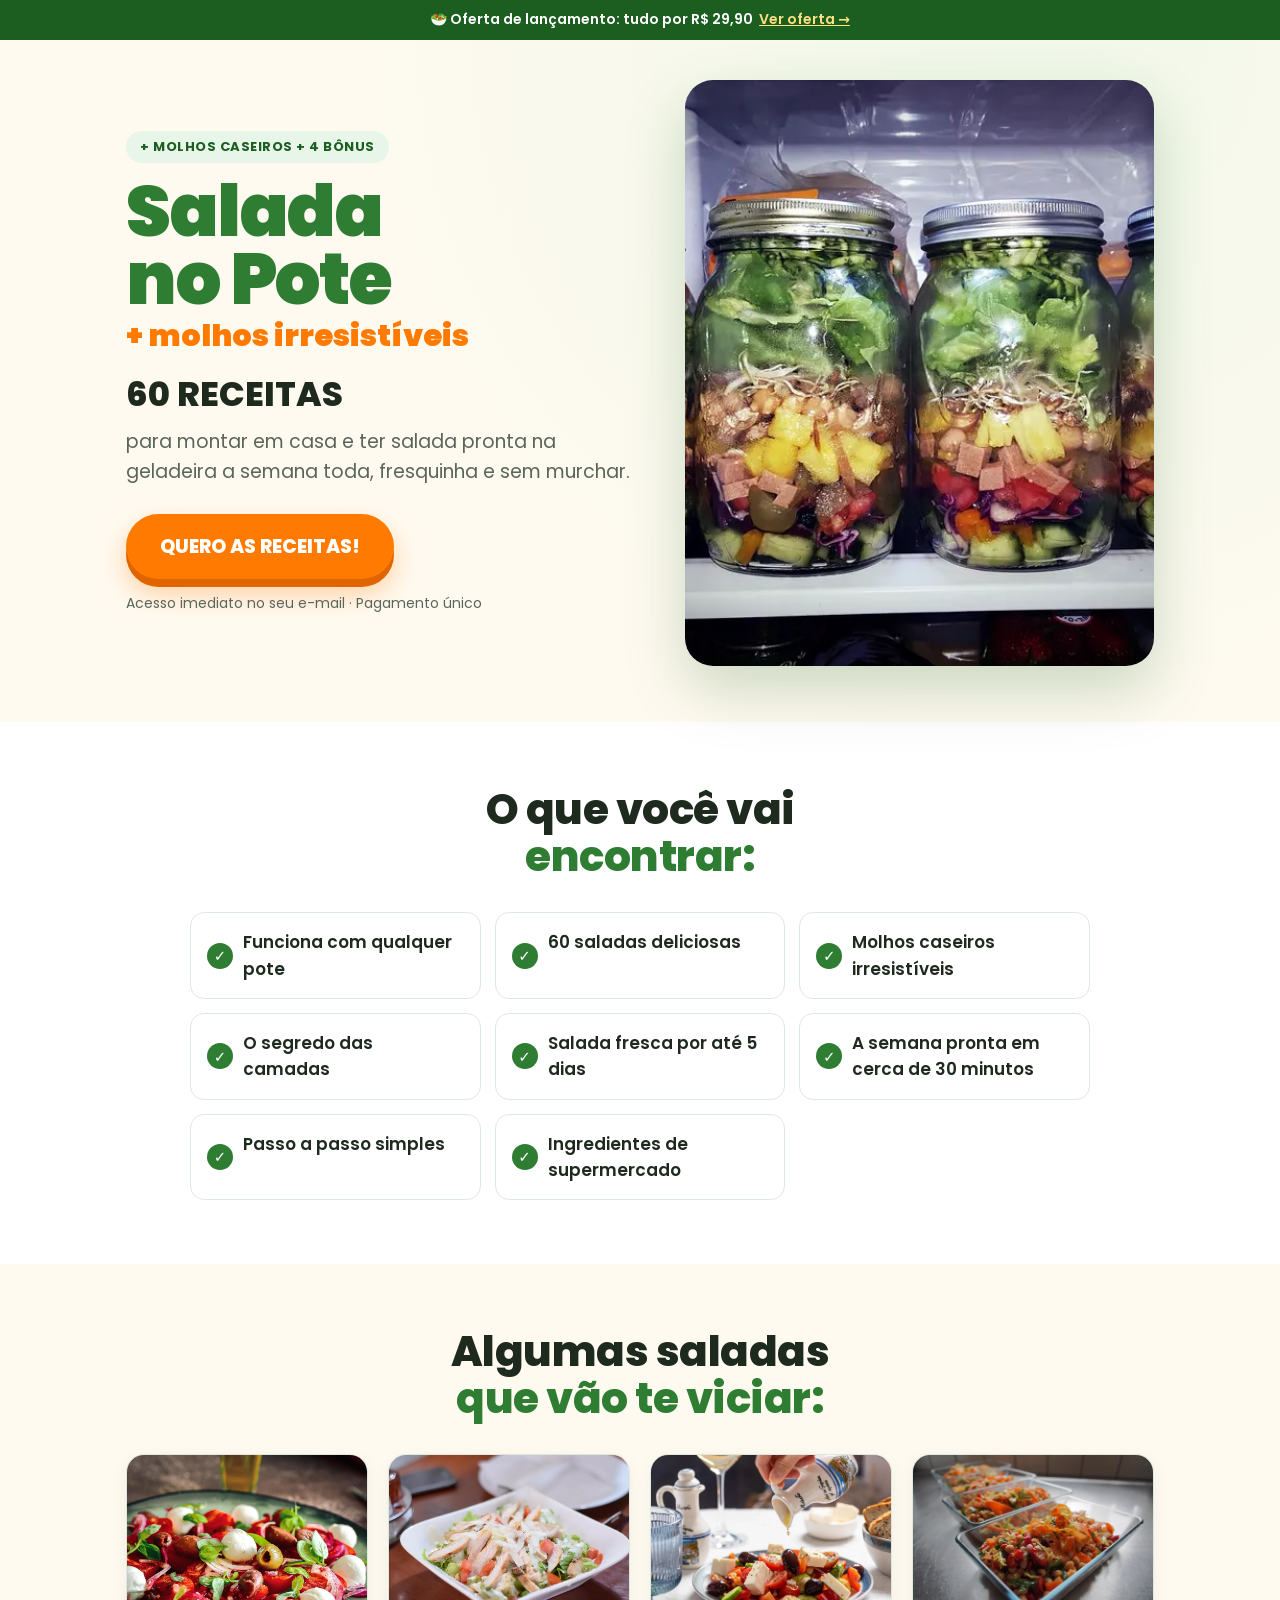
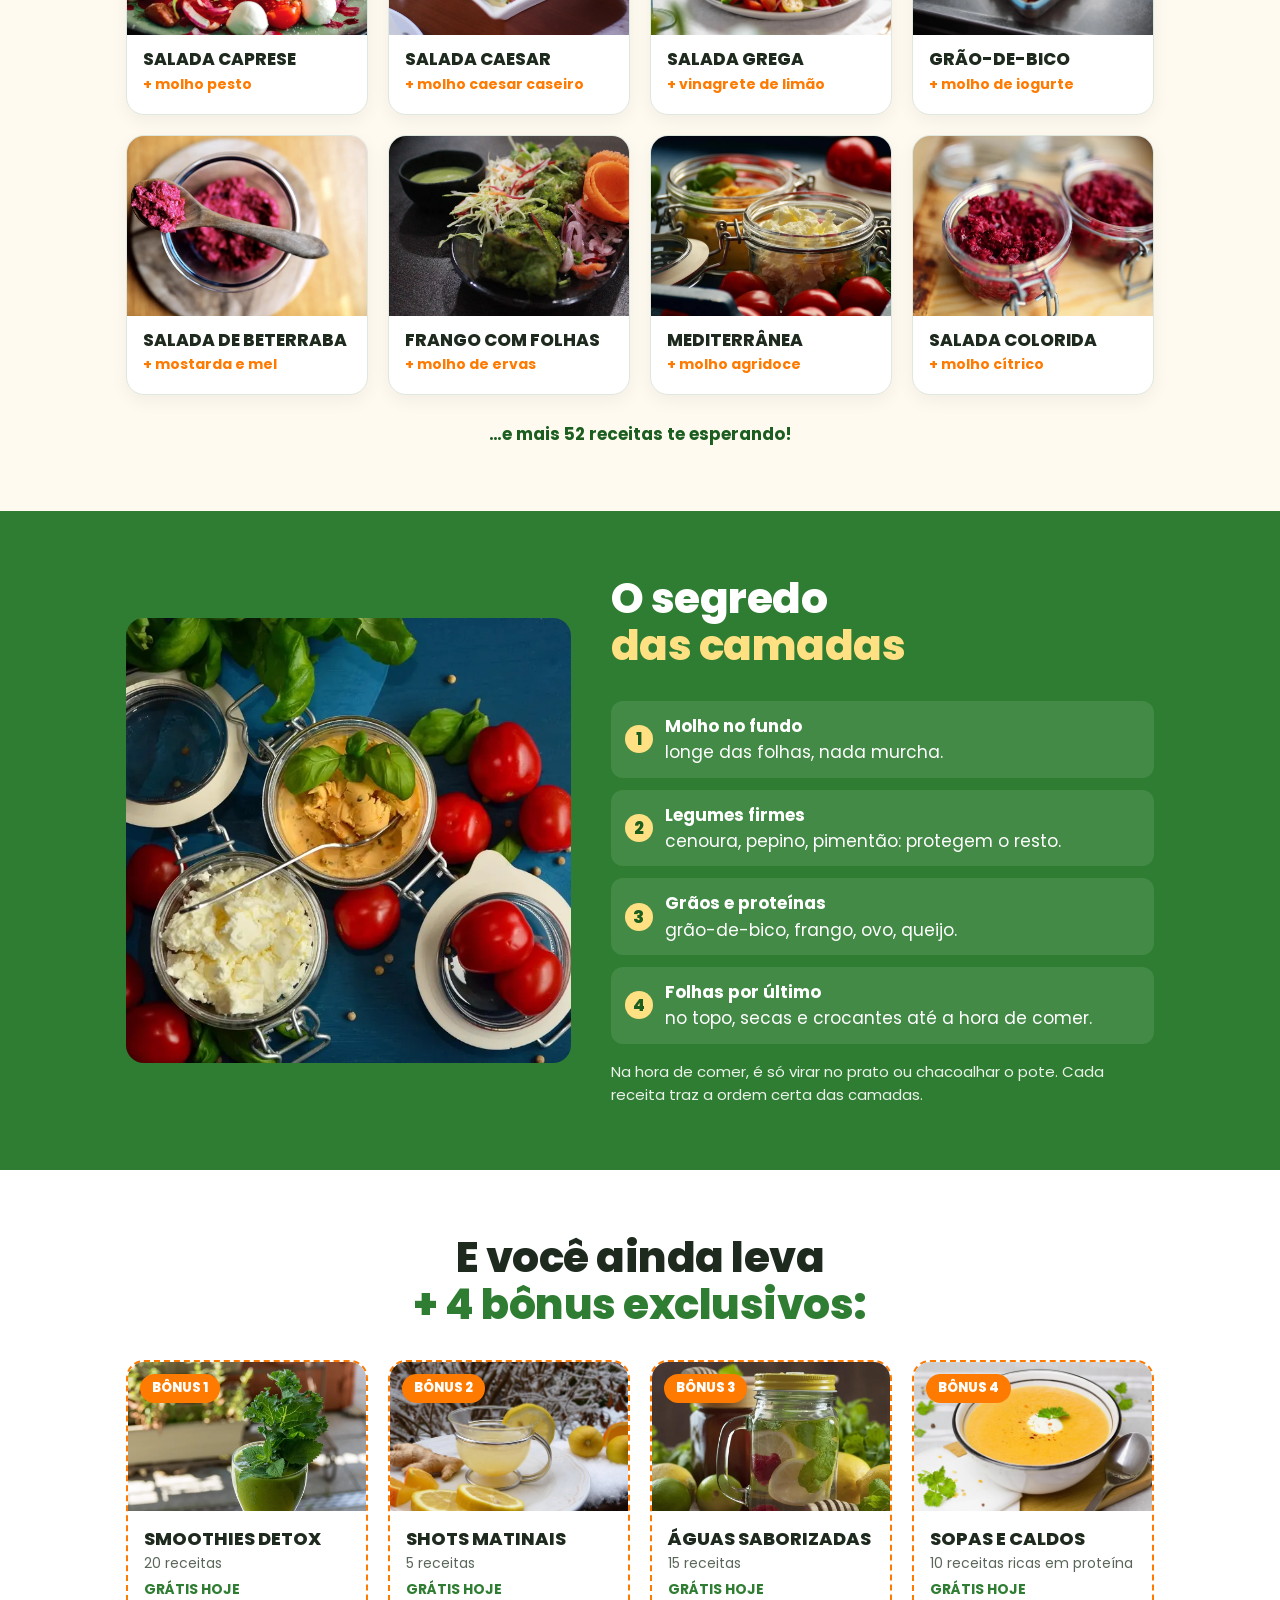
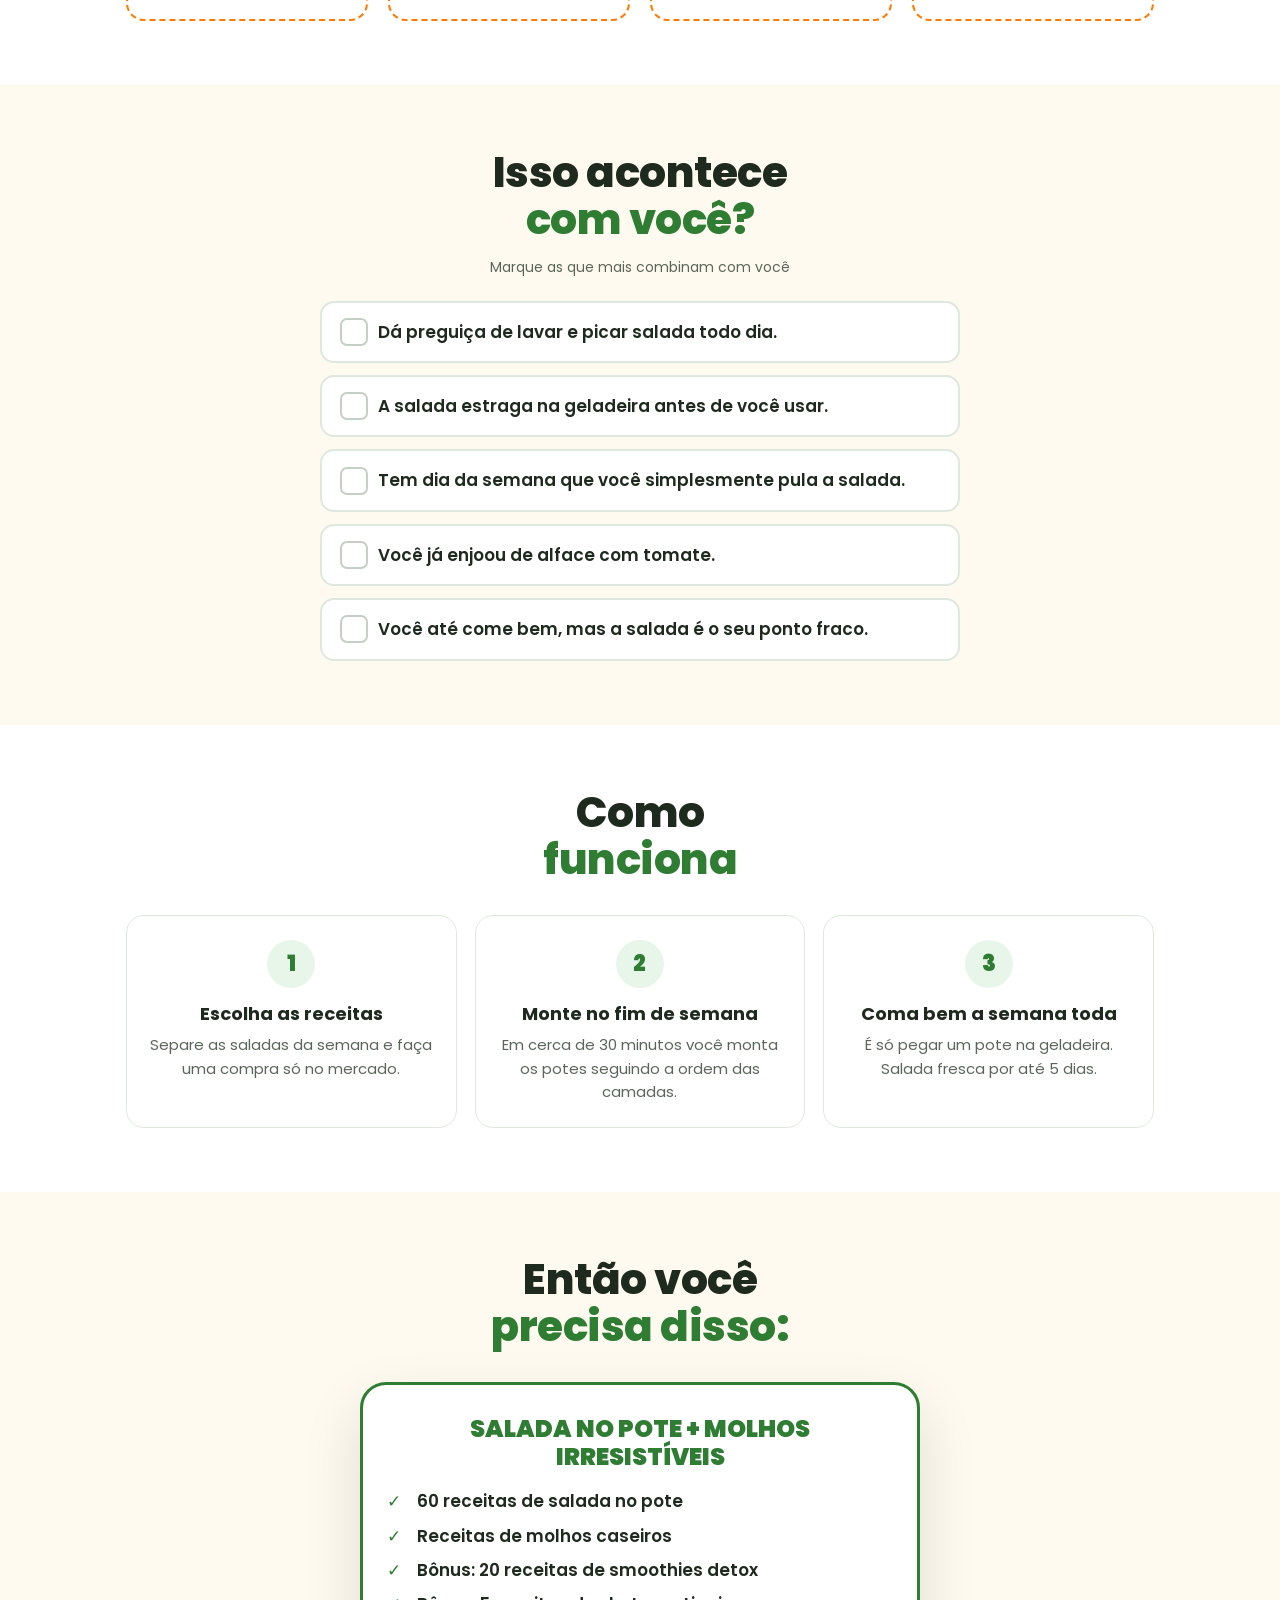
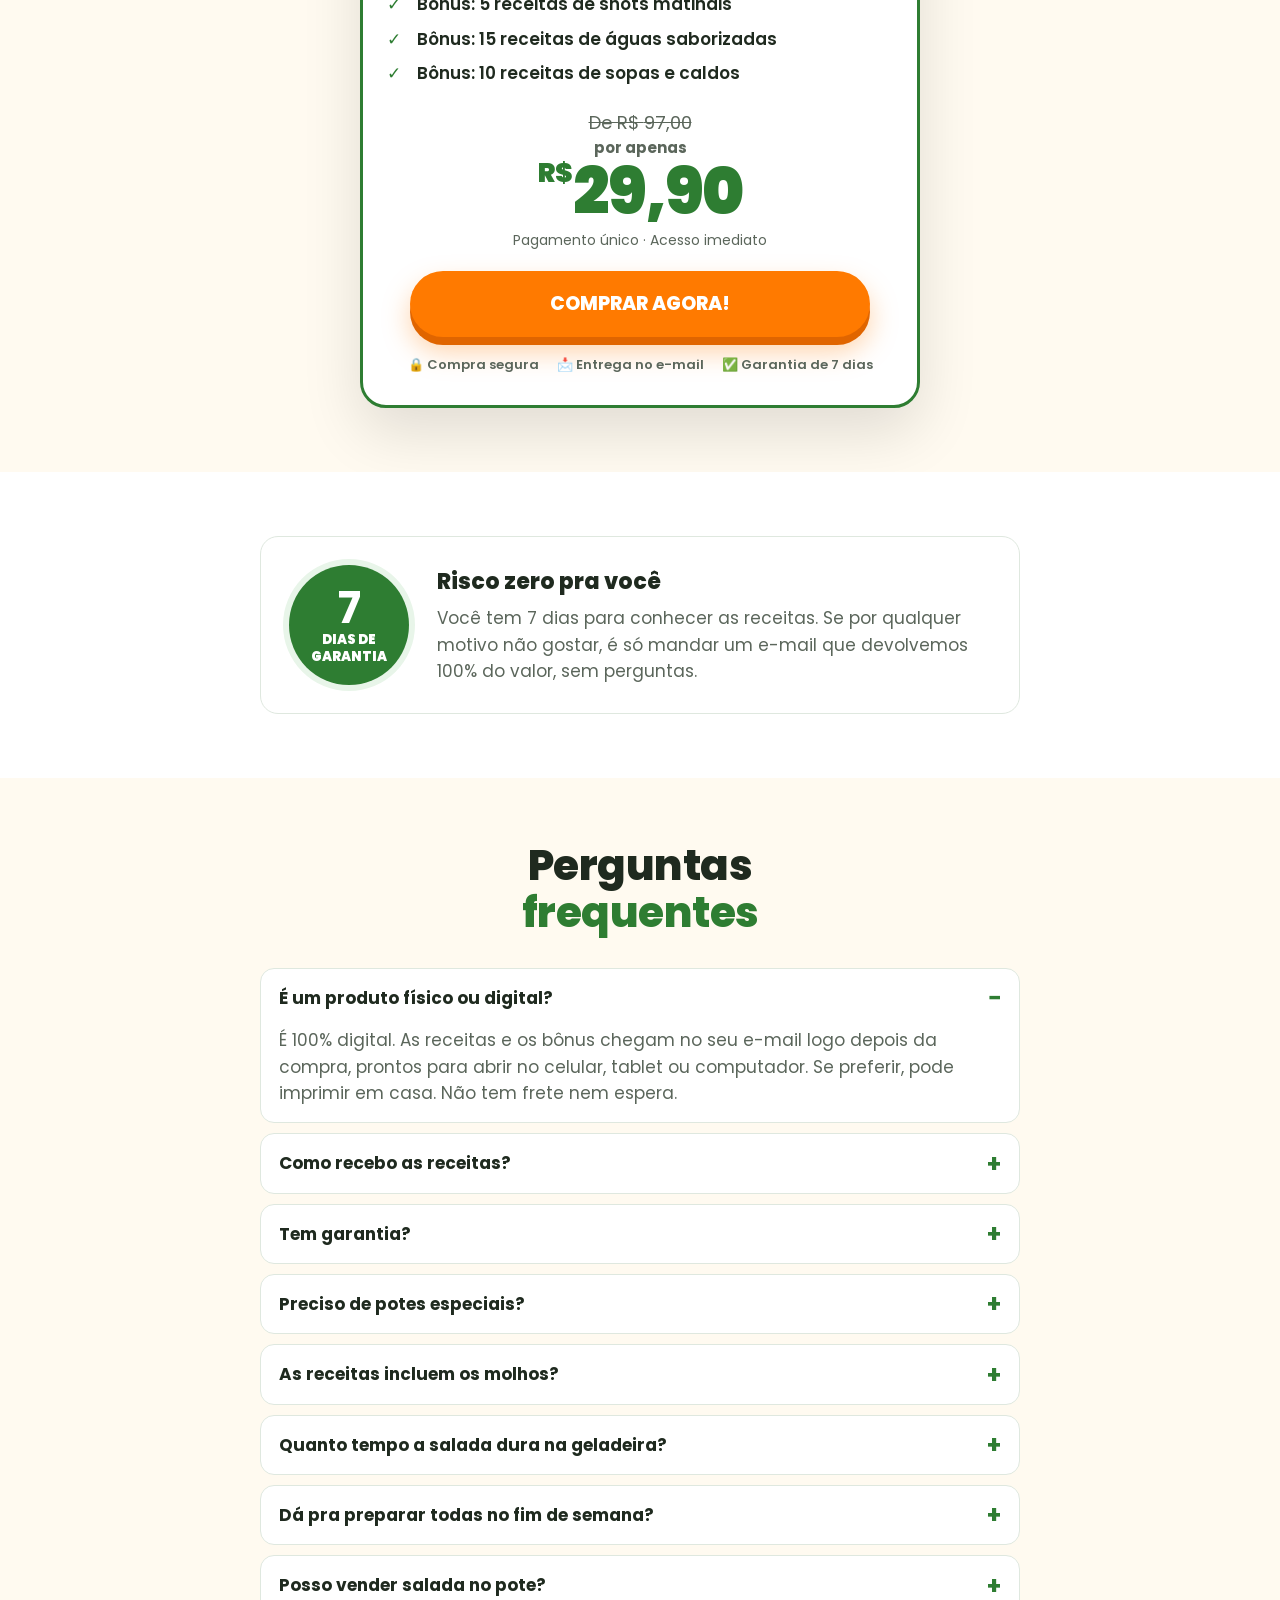
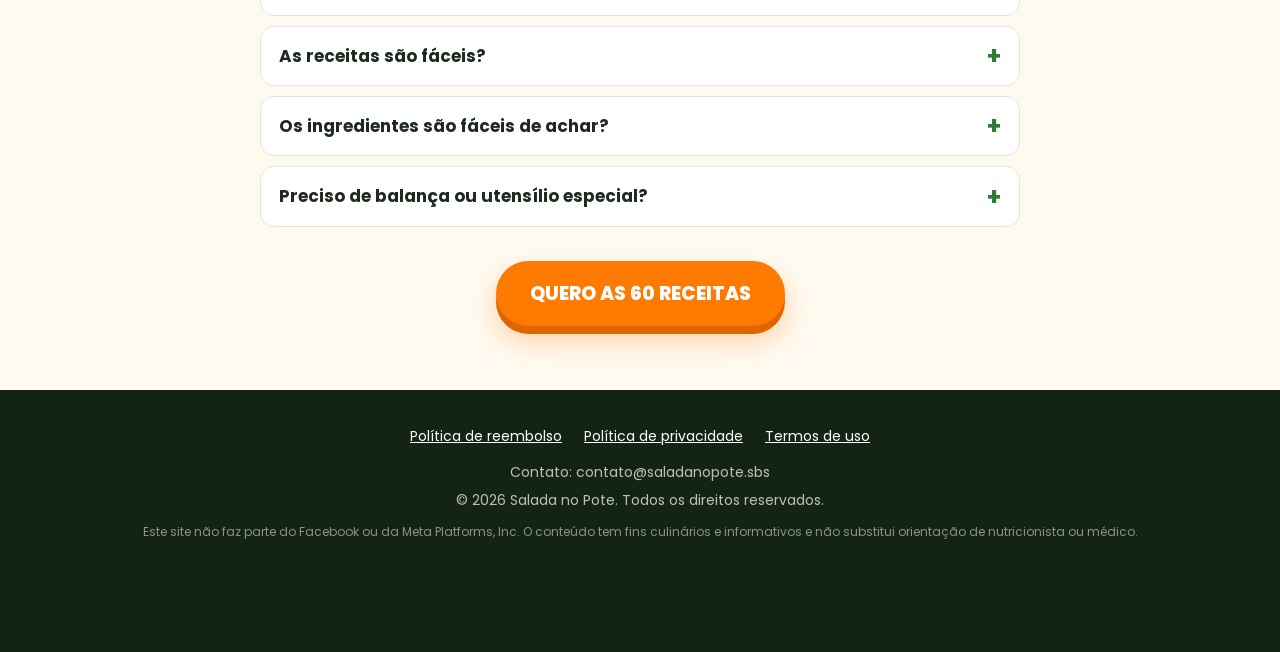
==== index.html @ 136133ca "Primeira versão da página Salada no Pote em português Página nova e leve no lugar do clone de 12 MB:" ====
<!doctype html>
<html lang="pt-BR">
<head>
<meta charset="utf-8">
<meta name="viewport" content="width=device-width, initial-scale=1">
<title>Salada no Pote: 60 Receitas + Molhos Irresistíveis</title>
<meta name="description" content="60 receitas de salada no pote para montar em casa e ter salada pronta na geladeira a semana toda, sem murchar. Com molhos caseiros e 4 bônus.">
<meta property="og:title" content="Salada no Pote: 60 Receitas + Molhos Irresistíveis">
<meta property="og:description" content="Monte no domingo, coma bem a semana toda. 60 receitas, molhos caseiros e 4 bônus.">
<meta property="og:image" content="img/hero.webp">
<meta name="theme-color" content="#2e7d32">
<link rel="icon" href="data:image/svg+xml,<svg xmlns='http://www.w3.org/2000/svg' viewBox='0 0 100 100'><text y='.9em' font-size='90'>🥗</text></svg>">
<link rel="preconnect" href="https://fonts.googleapis.com">
<link rel="preconnect" href="https://fonts.gstatic.com" crossorigin>
<link href="https://fonts.googleapis.com/css2?family=Poppins:wght@400;600;700;800;900&display=swap" rel="stylesheet">
<link rel="preload" as="image" href="img/hero.webp">
<link rel="stylesheet" href="style.css">
<script src="config.js"></script>
</head>
<body>

<div class="topo">🥗 Oferta de lançamento: tudo por R$ <span data-sp="preco">29,90</span><a href="#preco">Ver oferta →</a></div>

<!-- HERO -->
<header class="hero">
  <div class="wrap">
    <div class="hero__texto">
      <span class="hero__selo">+ molhos caseiros + 4 bônus</span>
      <h1>Salada<br>no Pote<small>+ molhos irresistíveis</small></h1>
      <p class="hero__num">60 RECEITAS</p>
      <p class="hero__sub">para montar em casa e ter salada pronta na geladeira a semana toda, fresquinha e sem murchar.</p>
      <a class="btn" href="#preco" data-cta>Quero as receitas!</a>
      <p class="hero__mini">Acesso imediato no seu e-mail · Pagamento único</p>
    </div>
    <div class="hero__img"><img src="img/hero.webp" alt="Potes de vidro com salada montada em camadas" width="1000" height="563" fetchpriority="high"></div>
  </div>
</header>

<!-- O QUE VOCÊ VAI ENCONTRAR -->
<section class="sec sec--branca">
  <div class="wrap">
    <h2 class="titulo">O que você vai <span>encontrar:</span></h2>
    <ul class="lista-check">
      <li>Funciona com qualquer pote</li>
      <li>60 saladas deliciosas</li>
      <li>Molhos caseiros irresistíveis</li>
      <li>O segredo das camadas</li>
      <li>Salada fresca por até 5 dias</li>
      <li>A semana pronta em cerca de 30 minutos</li>
      <li>Passo a passo simples</li>
      <li>Ingredientes de supermercado</li>
    </ul>
  </div>
</section>

<!-- ALGUMAS SALADAS -->
<section class="sec">
  <div class="wrap">
    <h2 class="titulo">Algumas saladas <span>que vão te viciar:</span></h2>
    <div class="receitas">
      <article class="receita"><img src="img/caprese.webp" alt="Salada caprese" loading="lazy" width="1000" height="667"><div><h3>Salada Caprese</h3><p>+ molho pesto</p></div></article>
      <article class="receita"><img src="img/caesar.webp" alt="Salada caesar com frango" loading="lazy" width="1000" height="667"><div><h3>Salada Caesar</h3><p>+ molho caesar caseiro</p></div></article>
      <article class="receita"><img src="img/grega.webp" alt="Salada grega" loading="lazy" width="1000" height="800"><div><h3>Salada Grega</h3><p>+ vinagrete de limão</p></div></article>
      <article class="receita"><img src="img/graodebico.webp" alt="Salada de grão-de-bico" loading="lazy" width="1000" height="750"><div><h3>Grão-de-Bico</h3><p>+ molho de iogurte</p></div></article>
      <article class="receita"><img src="img/beterraba.webp" alt="Salada de beterraba" loading="lazy" width="1000" height="649"><div><h3>Salada de Beterraba</h3><p>+ mostarda e mel</p></div></article>
      <article class="receita"><img src="img/frango.webp" alt="Salada com frango" loading="lazy" width="1000" height="667"><div><h3>Frango com Folhas</h3><p>+ molho de ervas</p></div></article>
      <article class="receita"><img src="img/mediterranea.webp" alt="Salada mediterrânea no pote" loading="lazy" width="1000" height="662"><div><h3>Mediterrânea</h3><p>+ molho agridoce</p></div></article>
      <article class="receita"><img src="img/pote4.webp" alt="Salada colorida no pote" loading="lazy" width="1000" height="697"><div><h3>Salada Colorida</h3><p>+ molho cítrico</p></div></article>
    </div>
    <p class="receitas__mais">…e mais 52 receitas te esperando!</p>
  </div>
</section>

<!-- O SEGREDO DAS CAMADAS -->
<section class="sec sec--verde">
  <div class="wrap camadas">
    <img src="img/pote2.webp" alt="Salada montada em camadas no pote de vidro" loading="lazy" width="1000" height="662">
    <div>
      <h2 class="titulo" style="text-align:left">O segredo <span>das camadas</span></h2>
      <ol>
        <li><b>Molho no fundo</b>longe das folhas, nada murcha.</li>
        <li><b>Legumes firmes</b>cenoura, pepino, pimentão: protegem o resto.</li>
        <li><b>Grãos e proteínas</b>grão-de-bico, frango, ovo, queijo.</li>
        <li><b>Folhas por último</b>no topo, secas e crocantes até a hora de comer.</li>
      </ol>
      <p class="obs">Na hora de comer, é só virar no prato ou chacoalhar o pote. Cada receita traz a ordem certa das camadas.</p>
    </div>
  </div>
</section>

<!-- BÔNUS -->
<section class="sec sec--branca">
  <div class="wrap">
    <h2 class="titulo">E você ainda leva <span>+ 4 bônus exclusivos:</span></h2>
    <div class="bonus">
      <article class="bonus__card"><span class="bonus__tag">BÔNUS 1</span><img src="img/smoothie.webp" alt="Smoothie verde" loading="lazy" width="1000" height="563"><div><h3>Smoothies Detox</h3><p>20 receitas</p><strong>GRÁTIS HOJE</strong></div></article>
      <article class="bonus__card"><span class="bonus__tag">BÔNUS 2</span><img src="img/shot.webp" alt="Shot de gengibre e limão" loading="lazy" width="1000" height="750"><div><h3>Shots Matinais</h3><p>5 receitas</p><strong>GRÁTIS HOJE</strong></div></article>
      <article class="bonus__card"><span class="bonus__tag">BÔNUS 3</span><img src="img/aguas.webp" alt="Água saborizada com frutas" loading="lazy" width="1000" height="1506"><div><h3>Águas Saborizadas</h3><p>15 receitas</p><strong>GRÁTIS HOJE</strong></div></article>
      <article class="bonus__card"><span class="bonus__tag">BÔNUS 4</span><img src="img/sopa.webp" alt="Sopa de legumes" loading="lazy" width="1000" height="667"><div><h3>Sopas e Caldos</h3><p>10 receitas ricas em proteína</p><strong>GRÁTIS HOJE</strong></div></article>
    </div>
  </div>
</section>

<!-- DORES -->
<section class="sec">
  <div class="wrap">
    <h2 class="titulo">Isso acontece <span>com você?</span></h2>
    <p class="dores__dica">Marque as que mais combinam com você</p>
    <div class="dores">
      <button class="dor" type="button">Dá preguiça de lavar e picar salada todo dia.</button>
      <button class="dor" type="button">A salada estraga na geladeira antes de você usar.</button>
      <button class="dor" type="button">Tem dia da semana que você simplesmente pula a salada.</button>
      <button class="dor" type="button">Você já enjoou de alface com tomate.</button>
      <button class="dor" type="button">Você até come bem, mas a salada é o seu ponto fraco.</button>
    </div>
  </div>
</section>

<!-- COMO FUNCIONA -->
<section class="sec sec--branca">
  <div class="wrap">
    <h2 class="titulo">Como <span>funciona</span></h2>
    <div class="passos">
      <div class="passo"><b>1</b><h3>Escolha as receitas</h3><p>Separe as saladas da semana e faça uma compra só no mercado.</p></div>
      <div class="passo"><b>2</b><h3>Monte no fim de semana</h3><p>Em cerca de 30 minutos você monta os potes seguindo a ordem das camadas.</p></div>
      <div class="passo"><b>3</b><h3>Coma bem a semana toda</h3><p>É só pegar um pote na geladeira. Salada fresca por até 5 dias.</p></div>
    </div>
  </div>
</section>

<!-- OFERTA -->
<section class="sec" id="preco">
  <div class="wrap">
    <h2 class="titulo">Então você <span>precisa disso:</span></h2>
    <div class="oferta">
      <h3>SALADA NO POTE + MOLHOS IRRESISTÍVEIS</h3>
      <ul>
        <li>60 receitas de salada no pote</li>
        <li>Receitas de molhos caseiros</li>
        <li>Bônus: 20 receitas de smoothies detox</li>
        <li>Bônus: 5 receitas de shots matinais</li>
        <li>Bônus: 15 receitas de águas saborizadas</li>
        <li>Bônus: 10 receitas de sopas e caldos</li>
      </ul>
      <div class="preco">
        <p class="preco__de">De R$ <span data-sp="precoDe">97,00</span></p>
        <p class="preco__por">por apenas</p>
        <p class="preco__valor"><small>R$</small><span data-sp="preco">29,90</span></p>
        <p class="preco__obs">Pagamento único · Acesso imediato</p>
      </div>
      <a class="btn btn--largo" href="#preco" data-cta>Comprar agora!</a>
      <div class="selos"><span>🔒 Compra segura</span><span>📩 Entrega no e-mail</span><span>✅ Garantia de 7 dias</span></div>
    </div>
  </div>
</section>

<!-- GARANTIA -->
<section class="sec sec--branca">
  <div class="wrap">
    <div class="garantia">
      <div class="garantia__selo"><div><b>7</b><span>DIAS DE<br>GARANTIA</span></div></div>
      <div>
        <h3>Risco zero pra você</h3>
        <p>Você tem 7 dias para conhecer as receitas. Se por qualquer motivo não gostar, é só mandar um e-mail que devolvemos 100% do valor, sem perguntas.</p>
      </div>
    </div>
  </div>
</section>

<!-- FAQ -->
<section class="sec">
  <div class="wrap">
    <h2 class="titulo">Perguntas <span>frequentes</span></h2>
    <div class="faq">
      <details open><summary>É um produto físico ou digital?</summary><p>É 100% digital. As receitas e os bônus chegam no seu e-mail logo depois da compra, prontos para abrir no celular, tablet ou computador. Se preferir, pode imprimir em casa. Não tem frete nem espera.</p></details>
      <details><summary>Como recebo as receitas?</summary><p>Assim que o pagamento é confirmado, você recebe no e-mail o acesso a todas as receitas, aos molhos e aos bônus. No Pix e no cartão, a liberação é na hora. Se não encontrar, confira a caixa de spam e de promoções.</p></details>
      <details><summary>Tem garantia?</summary><p>Sim! Você tem 7 dias de garantia. Se não gostar, é só pedir o reembolso por e-mail dentro desse prazo e devolvemos 100% do valor.</p></details>
      <details><summary>Preciso de potes especiais?</summary><p>Não! Qualquer pote que você já tem em casa funciona: vidro ou plástico, grande ou pequeno. O importante é ter uma boa vedação para manter a salada fresca.</p></details>
      <details><summary>As receitas incluem os molhos?</summary><p>Sim! As saladas vêm com sugestões de molhos caseiros, fáceis de fazer, que mudam completamente o sabor.</p></details>
      <details><summary>Quanto tempo a salada dura na geladeira?</summary><p>Montada do jeito certo, com o método das camadas, a salada fica fresca por até 5 dias na geladeira. Monte no domingo e coma bem a semana toda.</p></details>
      <details><summary>Dá pra preparar todas no fim de semana?</summary><p>Dá, e é exatamente isso que a gente ensina. Em cerca de 30 minutos você deixa os potes da semana prontos, muito mais prático do que picar salada todo dia.</p></details>
      <details><summary>Posso vender salada no pote?</summary><p>Pode! Muita gente usa as receitas para vender e ter uma renda extra. O preço depende da sua região e dos ingredientes.</p></details>
      <details><summary>As receitas são fáceis?</summary><p>Super fáceis! Todas têm instruções claras e passo a passo simples. Se você sabe picar, misturar e temperar, consegue fazer.</p></details>
      <details><summary>Os ingredientes são fáceis de achar?</summary><p>Sim! São ingredientes simples, de qualquer supermercado ou feira. Nada exótico ou caro.</p></details>
      <details><summary>Preciso de balança ou utensílio especial?</summary><p>Não precisa. Só potes, colheres, uma faca e uma tábua. Só isso.</p></details>
    </div>
    <p style="text-align:center;margin-top:34px"><a class="btn" href="#preco" data-cta>Quero as 60 receitas</a></p>
  </div>
</section>

<footer class="rodape">
  <nav>
    <a href="#" data-politica="reembolso">Política de reembolso</a>
    <a href="#" data-politica="privacidade">Política de privacidade</a>
    <a href="#" data-politica="termos">Termos de uso</a>
  </nav>
  <p>Contato: <span data-sp="email"></span></p>
  <p>© 2026 <span data-sp="empresa">Salada no Pote</span>. Todos os direitos reservados.</p>
  <p style="font-size:12px;opacity:.7;margin-top:12px">Este site não faz parte do Facebook ou da Meta Platforms, Inc. O conteúdo tem fins culinários e informativos e não substitui orientação de nutricionista ou médico.</p>
</footer>

<div class="cta-fixo"><a class="btn" href="#preco" data-cta>Quero as receitas · R$ <span data-sp="preco">29,90</span></a></div>

<div class="modal" id="modal" hidden><div class="modal__caixa" role="dialog" aria-modal="true"><button class="modal__fechar" type="button" aria-label="Fechar">×</button><div class="modal__corpo"></div></div></div>

<!-- POLÍTICAS -->
<template id="pol-reembolso">
  <h2>Política de reembolso</h2>
  <h3>Produto digital</h3>
  <p>Nossos produtos são 100% digitais. Não há versão impressa nem envio pelos Correios. O acesso é enviado ao e-mail informado na compra assim que o pagamento é confirmado.</p>
  <h3>Garantia de 7 dias</h3>
  <p>Conforme o art. 49 do Código de Defesa do Consumidor, você pode desistir da compra em até 7 dias corridos a partir da data do pagamento, sem precisar justificar. O valor é devolvido integralmente pelo mesmo meio de pagamento.</p>
  <h3>Como pedir</h3>
  <p>Envie um e-mail para <b data-sp="email"></b> com o e-mail usado na compra e o número do pedido. Respondemos em até 2 dias úteis.</p>
  <h3>Problemas de acesso</h3>
  <p>Se não encontrar o e-mail de acesso, confira as pastas de spam e promoções ou fale com a gente que reenviamos sem custo.</p>
</template>

<template id="pol-privacidade">
  <h2>Política de privacidade</h2>
  <p>Esta política explica como tratamos seus dados pessoais, em conformidade com a Lei Geral de Proteção de Dados (Lei 13.709/2018).</p>
  <h3>Dados que coletamos</h3>
  <ul>
    <li>Dados informados na compra: nome, e-mail, telefone e CPF, usados para processar o pagamento e entregar o produto.</li>
    <li>Dados de navegação: páginas visitadas, dispositivo e origem do acesso, coletados por cookies e pixels de publicidade (como o do Meta) para medir e melhorar nossos anúncios.</li>
  </ul>
  <h3>Com quem compartilhamos</h3>
  <p>Com a plataforma de pagamento, com o serviço de entrega do produto digital e com ferramentas de análise e publicidade, apenas no necessário para essas finalidades. Não vendemos seus dados.</p>
  <h3>Pagamentos</h3>
  <p>Os dados do cartão são processados diretamente pela plataforma de pagamento e não ficam armazenados conosco.</p>
  <h3>Seus direitos</h3>
  <p>Você pode pedir acesso, correção ou exclusão dos seus dados a qualquer momento pelo e-mail <b data-sp="email"></b>.</p>
</template>

<template id="pol-termos">
  <h2>Termos de uso</h2>
  <h3>1. Produto</h3>
  <p>O material é digital e entregue por e-mail após a confirmação do pagamento.</p>
  <h3>2. Licença</h3>
  <p>Ao comprar, você recebe uma licença pessoal e intransferível. Não é permitido copiar, revender, compartilhar ou distribuir o material, no todo ou em parte.</p>
  <h3>3. Propriedade intelectual</h3>
  <p>Textos, receitas, imagens e design são protegidos pela lei de direitos autorais (Lei 9.610/1998).</p>
  <h3>4. Saúde</h3>
  <p>O conteúdo tem fins culinários e informativos e não substitui a orientação de um nutricionista ou médico. Verifique alergias e restrições antes de preparar as receitas.</p>
  <h3>5. Reembolso</h3>
  <p>Segue a nossa Política de reembolso, com garantia de 7 dias.</p>
  <h3>6. Contato</h3>
  <p>Dúvidas: <b data-sp="email"></b>.</p>
</template>

<script src="app.js"></script>
</body>
</html>
---- style.css ----
/* Salada no Pote, página de vendas */
:root {
  --verde: #2e7d32;
  --verde-escuro: #1b5e20;
  --verde-claro: #e8f5e9;
  --laranja: #ff7a00;
  --laranja-escuro: #e06500;
  --creme: #fffaf0;
  --texto: #1f2a1f;
  --cinza: #5b665b;
  --borda: #dfe8df;
  --raio: 18px;
}
* { box-sizing: border-box; margin: 0; padding: 0; }
html { scroll-behavior: smooth; }
body {
  font-family: 'Poppins', system-ui, sans-serif;
  color: var(--texto);
  background: var(--creme);
  line-height: 1.55;
  font-size: 17px;
  -webkit-font-smoothing: antialiased;
}
img { max-width: 100%; height: auto; display: block; }
a { color: inherit; }
.wrap { max-width: 1060px; margin: 0 auto; padding: 0 16px; }
.sec { padding: 64px 0; }
.sec--branca { background: #fff; }
.sec--verde { background: var(--verde); color: #fff; }
.titulo {
  font-weight: 800;
  font-size: clamp(28px, 5vw, 42px);
  line-height: 1.12;
  text-align: center;
  margin-bottom: 32px;
  letter-spacing: -0.5px;
}
.titulo span { color: var(--verde); display: block; }
.sec--verde .titulo span { color: #ffe082; }

/* Barra do topo */
.topo {
  background: var(--verde-escuro);
  color: #fff;
  text-align: center;
  font-size: 14px;
  font-weight: 600;
  padding: 9px 16px;
}
.topo a { color: #ffe082; text-decoration: underline; margin-left: 6px; }

/* Botão de compra */
.btn {
  display: inline-block;
  background: var(--laranja);
  color: #fff;
  font-weight: 800;
  font-size: 19px;
  text-decoration: none;
  text-transform: uppercase;
  padding: 18px 34px;
  border-radius: 999px;
  box-shadow: 0 8px 0 var(--laranja-escuro), 0 14px 28px rgba(255, 122, 0, .35);
  transition: transform .15s, box-shadow .15s;
  text-align: center;
  animation: pulsa 2.2s infinite;
}
.btn:hover { transform: translateY(2px); box-shadow: 0 6px 0 var(--laranja-escuro), 0 10px 22px rgba(255, 122, 0, .35); }
.btn--largo { display: block; width: 100%; max-width: 460px; margin: 0 auto; }
@keyframes pulsa { 0%, 100% { scale: 1 } 50% { scale: 1.03 } }
@media (prefers-reduced-motion: reduce) { .btn { animation: none; } html { scroll-behavior: auto; } }

/* Hero */
.hero { padding: 40px 0 56px; background: radial-gradient(circle at 80% 0%, #f1f8e9 0, var(--creme) 60%); }
.hero .wrap { display: grid; grid-template-columns: 1.05fr .95fr; gap: 40px; align-items: center; }
.hero__selo {
  display: inline-block;
  background: var(--verde-claro);
  color: var(--verde-escuro);
  font-weight: 700;
  font-size: 13px;
  padding: 6px 14px;
  border-radius: 999px;
  margin-bottom: 14px;
  letter-spacing: .5px;
  text-transform: uppercase;
}
.hero h1 { font-size: clamp(42px, 8vw, 72px); font-weight: 900; line-height: .95; color: var(--verde); letter-spacing: -1.5px; }
.hero h1 small { display: block; font-size: .42em; color: var(--laranja); letter-spacing: 0; margin-top: 8px; }
.hero__num { font-size: clamp(26px, 4vw, 34px); font-weight: 800; margin: 18px 0 6px; }
.hero__sub { font-size: 19px; color: var(--cinza); margin-bottom: 28px; max-width: 30em; }
.hero__img { border-radius: 28px; overflow: hidden; box-shadow: 0 24px 60px rgba(27, 94, 32, .22); aspect-ratio: 4/5; }
.hero__img img { width: 100%; height: 100%; object-fit: cover; }
.hero__mini { margin-top: 14px; font-size: 14px; color: var(--cinza); }

/* O que você vai encontrar */
.lista-check { display: grid; grid-template-columns: repeat(auto-fit, minmax(230px, 1fr)); gap: 14px; max-width: 900px; margin: 0 auto; }
.lista-check li {
  list-style: none;
  background: #fff;
  border: 1px solid var(--borda);
  border-radius: 14px;
  padding: 16px 18px 16px 52px;
  position: relative;
  font-weight: 600;
}
.lista-check li::before {
  content: '✓';
  position: absolute; left: 16px; top: 50%; translate: 0 -50%;
  width: 26px; height: 26px; border-radius: 50%;
  background: var(--verde); color: #fff;
  display: grid; place-items: center; font-size: 15px;
}

/* Cards de receitas */
.receitas { display: grid; grid-template-columns: repeat(auto-fit, minmax(220px, 1fr)); gap: 20px; }
.receita { background: #fff; border-radius: var(--raio); overflow: hidden; border: 1px solid var(--borda); box-shadow: 0 6px 18px rgba(0, 0, 0, .05); }
.receita img { aspect-ratio: 4/3; object-fit: cover; width: 100%; }
.receita div { padding: 14px 16px 18px; }
.receita h3 { font-size: 17px; font-weight: 800; text-transform: uppercase; line-height: 1.2; }
.receita p { color: var(--laranja); font-weight: 700; font-size: 14px; margin-top: 4px; }
.receitas__mais { text-align: center; margin-top: 26px; font-weight: 700; color: var(--verde-escuro); }

/* Camadas */
.camadas { display: grid; grid-template-columns: .9fr 1.1fr; gap: 40px; align-items: center; }
.camadas img { border-radius: var(--raio); aspect-ratio: 1; object-fit: cover; }
.camadas ol { list-style: none; counter-reset: c; display: grid; gap: 12px; }
.camadas li { counter-increment: c; background: rgba(255, 255, 255, .1); border-radius: 12px; padding: 12px 14px 12px 54px; position: relative; }
.camadas li::before { content: counter(c); position: absolute; left: 14px; top: 50%; translate: 0 -50%; width: 28px; height: 28px; border-radius: 50%; background: #ffe082; color: var(--verde-escuro); font-weight: 800; display: grid; place-items: center; }
.camadas li b { display: block; }
.camadas p.obs { margin-top: 16px; font-size: 15px; opacity: .9; }

/* Bônus */
.bonus { display: grid; grid-template-columns: repeat(auto-fit, minmax(230px, 1fr)); gap: 20px; }
.bonus__card { background: #fff; border-radius: var(--raio); overflow: hidden; border: 2px dashed var(--laranja); position: relative; }
.bonus__card img { aspect-ratio: 16/10; object-fit: cover; width: 100%; }
.bonus__card div { padding: 14px 16px 18px; }
.bonus__tag { position: absolute; top: 12px; left: 12px; background: var(--laranja); color: #fff; font-weight: 800; font-size: 13px; padding: 4px 12px; border-radius: 999px; }
.bonus__card h3 { font-size: 18px; font-weight: 800; text-transform: uppercase; }
.bonus__card p { color: var(--cinza); font-size: 14px; }
.bonus__card strong { color: var(--verde); font-size: 14px; }

/* Dores */
.dores { display: grid; gap: 12px; max-width: 640px; margin: 0 auto; }
.dor {
  font: inherit; text-align: left; cursor: pointer;
  background: #fff; border: 2px solid var(--borda); border-radius: 14px;
  padding: 16px 18px 16px 56px; position: relative; font-weight: 600; color: var(--texto);
  transition: border-color .15s, background .15s;
}
.dor::before { content: ''; position: absolute; left: 18px; top: 50%; translate: 0 -50%; width: 24px; height: 24px; border-radius: 7px; border: 2px solid #c5cfc5; }
.dor.marcada { border-color: #e53935; background: #fff5f5; }
.dor.marcada::before { content: '✕'; background: #e53935; border-color: #e53935; color: #fff; display: grid; place-items: center; font-size: 14px; }
.dores__dica { text-align: center; color: var(--cinza); font-size: 14px; margin: -18px 0 22px; }

/* Oferta */
.oferta { max-width: 560px; margin: 0 auto; background: #fff; border-radius: 26px; padding: 30px 24px; box-shadow: 0 24px 60px rgba(0, 0, 0, .12); border: 3px solid var(--verde); }
.oferta h3 { text-align: center; font-weight: 900; font-size: 24px; color: var(--verde); line-height: 1.15; margin-bottom: 18px; }
.oferta ul { list-style: none; display: grid; gap: 8px; margin-bottom: 22px; }
.oferta li { padding-left: 30px; position: relative; font-weight: 600; }
.oferta li::before { content: '✓'; position: absolute; left: 0; color: var(--verde); font-weight: 900; }
.preco { text-align: center; margin-bottom: 20px; }
.preco__de { color: var(--cinza); text-decoration: line-through; font-size: 18px; }
.preco__por { font-size: 15px; font-weight: 700; color: var(--cinza); }
.preco__valor { font-size: 64px; font-weight: 900; color: var(--verde); line-height: 1; letter-spacing: -2px; }
.preco__valor small { font-size: 26px; vertical-align: top; letter-spacing: 0; }
.preco__obs { font-size: 14px; color: var(--cinza); margin-top: 6px; }
.selos { display: flex; justify-content: center; gap: 18px; flex-wrap: wrap; margin-top: 18px; font-size: 13px; color: var(--cinza); font-weight: 600; }

/* Garantia */
.garantia { display: flex; gap: 28px; align-items: center; max-width: 760px; margin: 0 auto; background: #fff; border-radius: var(--raio); padding: 28px; border: 1px solid var(--borda); }
.garantia__selo { flex: 0 0 120px; height: 120px; border-radius: 50%; background: var(--verde); color: #fff; display: grid; place-items: center; text-align: center; font-weight: 900; line-height: 1; box-shadow: 0 0 0 6px var(--verde-claro); }
.garantia__selo b { font-size: 44px; display: block; }
.garantia__selo span { font-size: 13px; }
.garantia h3 { font-size: 22px; font-weight: 800; margin-bottom: 6px; }
.garantia p { color: var(--cinza); }

/* Como funciona */
.passos { display: grid; grid-template-columns: repeat(auto-fit, minmax(220px, 1fr)); gap: 18px; }
.passo { background: #fff; border-radius: var(--raio); padding: 24px 20px; border: 1px solid var(--borda); text-align: center; }
.passo b { display: grid; place-items: center; width: 48px; height: 48px; margin: 0 auto 12px; border-radius: 50%; background: var(--verde-claro); color: var(--verde); font-size: 22px; font-weight: 900; }
.passo h3 { font-size: 18px; margin-bottom: 6px; }
.passo p { color: var(--cinza); font-size: 15px; }

/* FAQ */
.faq { max-width: 760px; margin: 0 auto; display: grid; gap: 10px; }
.faq details { background: #fff; border: 1px solid var(--borda); border-radius: 14px; padding: 0 18px; }
.faq summary { cursor: pointer; font-weight: 700; padding: 16px 28px 16px 0; list-style: none; position: relative; }
.faq summary::-webkit-details-marker { display: none; }
.faq summary::after { content: '+'; position: absolute; right: 0; top: 50%; translate: 0 -50%; font-size: 24px; color: var(--verde); font-weight: 700; }
.faq details[open] summary::after { content: '−'; }
.faq details p { padding: 0 0 16px; color: var(--cinza); }

/* Rodapé */
.rodape { background: #142414; color: #b8c4b8; text-align: center; padding: 36px 16px 110px; font-size: 14px; }
.rodape nav { display: flex; justify-content: center; flex-wrap: wrap; gap: 8px 22px; margin-bottom: 14px; }
.rodape a { color: #fff; }
.rodape p + p { margin-top: 6px; }

/* Botão fixo no celular */
.cta-fixo { display: none; }
@media (max-width: 760px) {
  .cta-fixo { display: block; position: fixed; left: 0; right: 0; bottom: 0; padding: 10px 16px calc(10px + env(safe-area-inset-bottom)); background: rgba(255, 255, 255, .96); box-shadow: 0 -6px 20px rgba(0, 0, 0, .1); z-index: 50; translate: 0 110%; transition: translate .25s; }
  .cta-fixo.visivel { translate: 0 0; }
  .cta-fixo .btn { display: block; padding: 14px 20px; font-size: 17px; animation: none; }
}

/* Modal das políticas */
.modal { position: fixed; inset: 0; background: rgba(0, 0, 0, .55); z-index: 100; display: grid; place-items: center; padding: 16px; }
.modal[hidden] { display: none; }
.modal__caixa { background: #fff; border-radius: 16px; max-width: 720px; width: 100%; max-height: 86vh; overflow: auto; padding: 28px 24px; position: relative; }
.modal__fechar { position: absolute; top: 10px; right: 14px; background: none; border: 0; font-size: 30px; cursor: pointer; color: var(--cinza); }
.modal__corpo h2 { font-size: 22px; margin-bottom: 14px; color: var(--verde); }
.modal__corpo h3 { font-size: 16px; margin: 16px 0 4px; }
.modal__corpo p, .modal__corpo li { font-size: 15px; color: #333; }
.modal__corpo ul { padding-left: 20px; }

@media (max-width: 760px) {
  body { font-size: 16px; }
  .sec { padding: 48px 0; }
  .hero { padding-top: 24px; }
  .hero .wrap, .camadas { grid-template-columns: 1fr; gap: 26px; }
  .hero__img { aspect-ratio: 4/3; order: -1; }
  .hero__texto { text-align: center; }
  .hero__sub { margin-left: auto; margin-right: auto; }
  .btn { font-size: 17px; padding: 16px 24px; }
  .garantia { flex-direction: column; text-align: center; padding: 24px 18px; }
  .preco__valor { font-size: 56px; }
  .receitas, .bonus { grid-template-columns: 1fr 1fr; gap: 12px; }
  .receita div, .bonus__card div { padding: 10px 12px 14px; }
  .receita h3 { font-size: 14px; }
  .receita p, .bonus__card p, .bonus__card strong { font-size: 12px; }
  .bonus__card h3 { font-size: 14px; }
  .bonus__tag { font-size: 11px; top: 8px; left: 8px; padding: 3px 9px; }
}
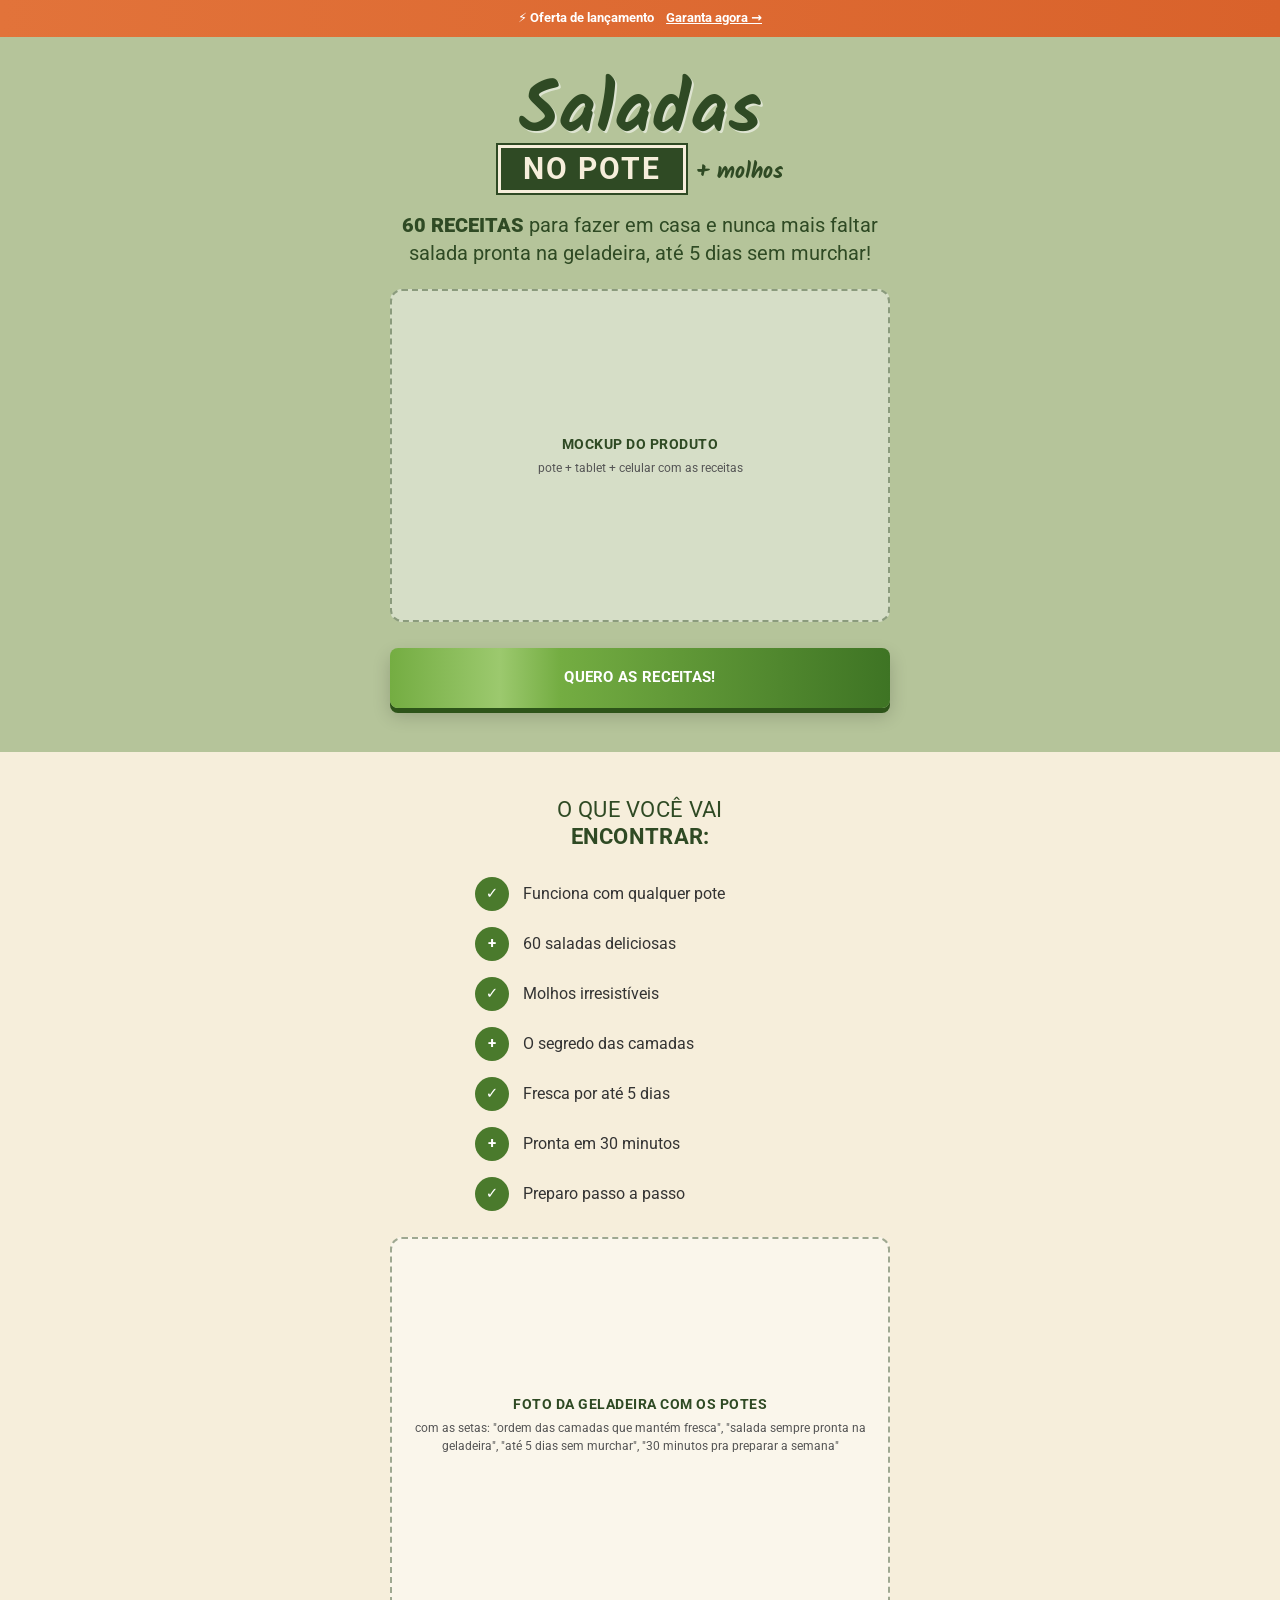
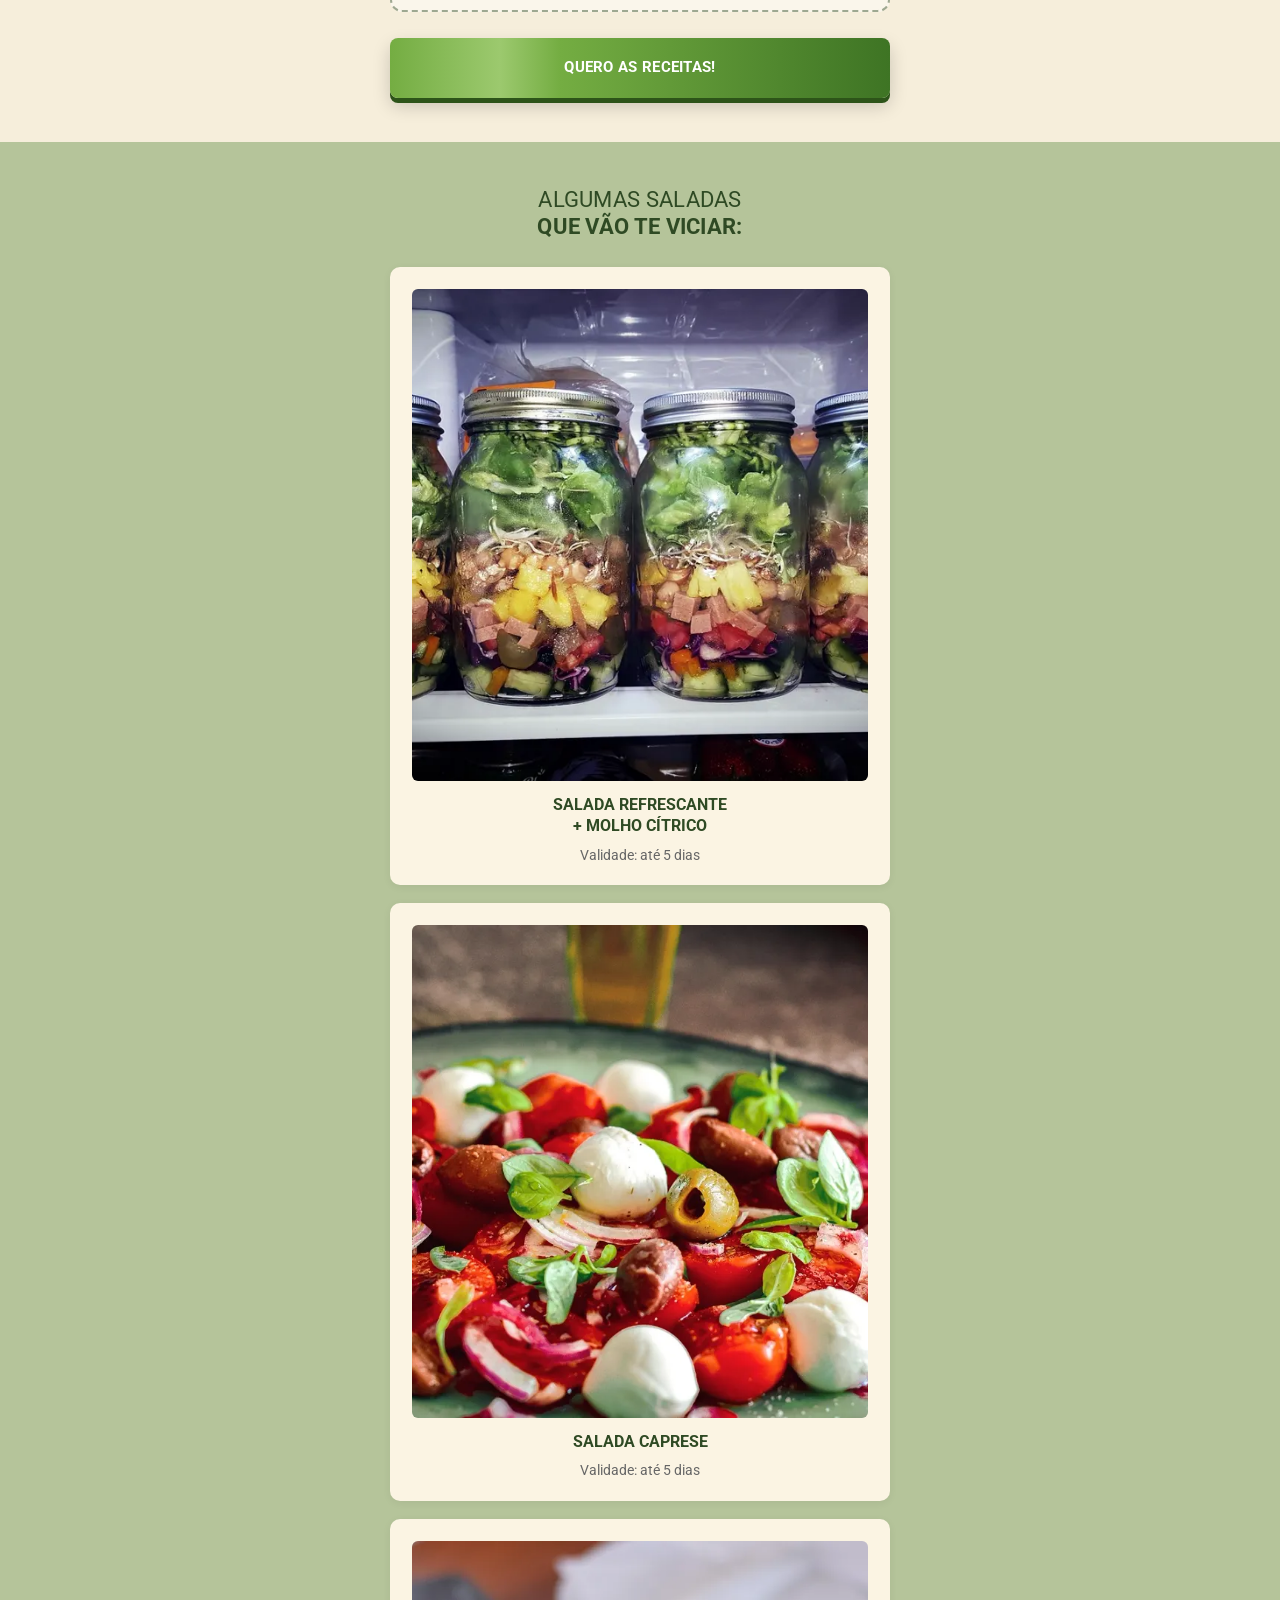
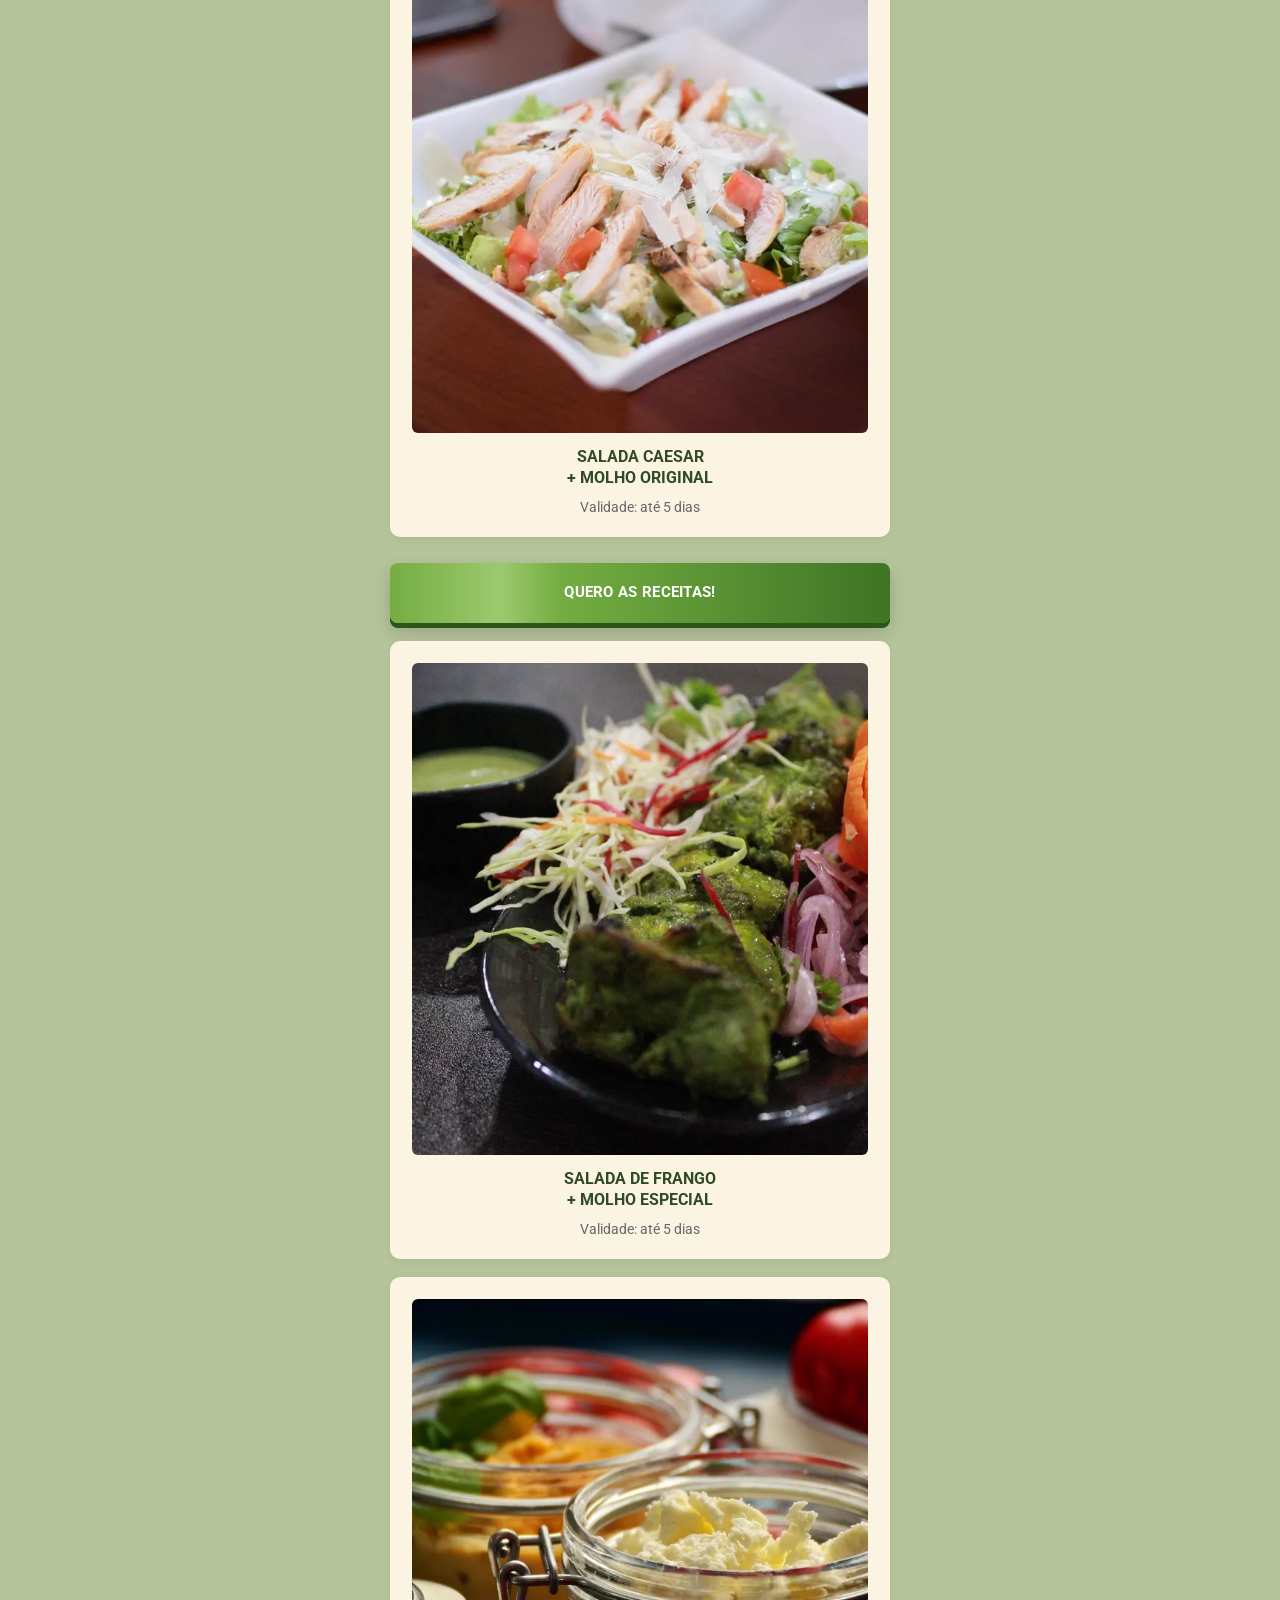
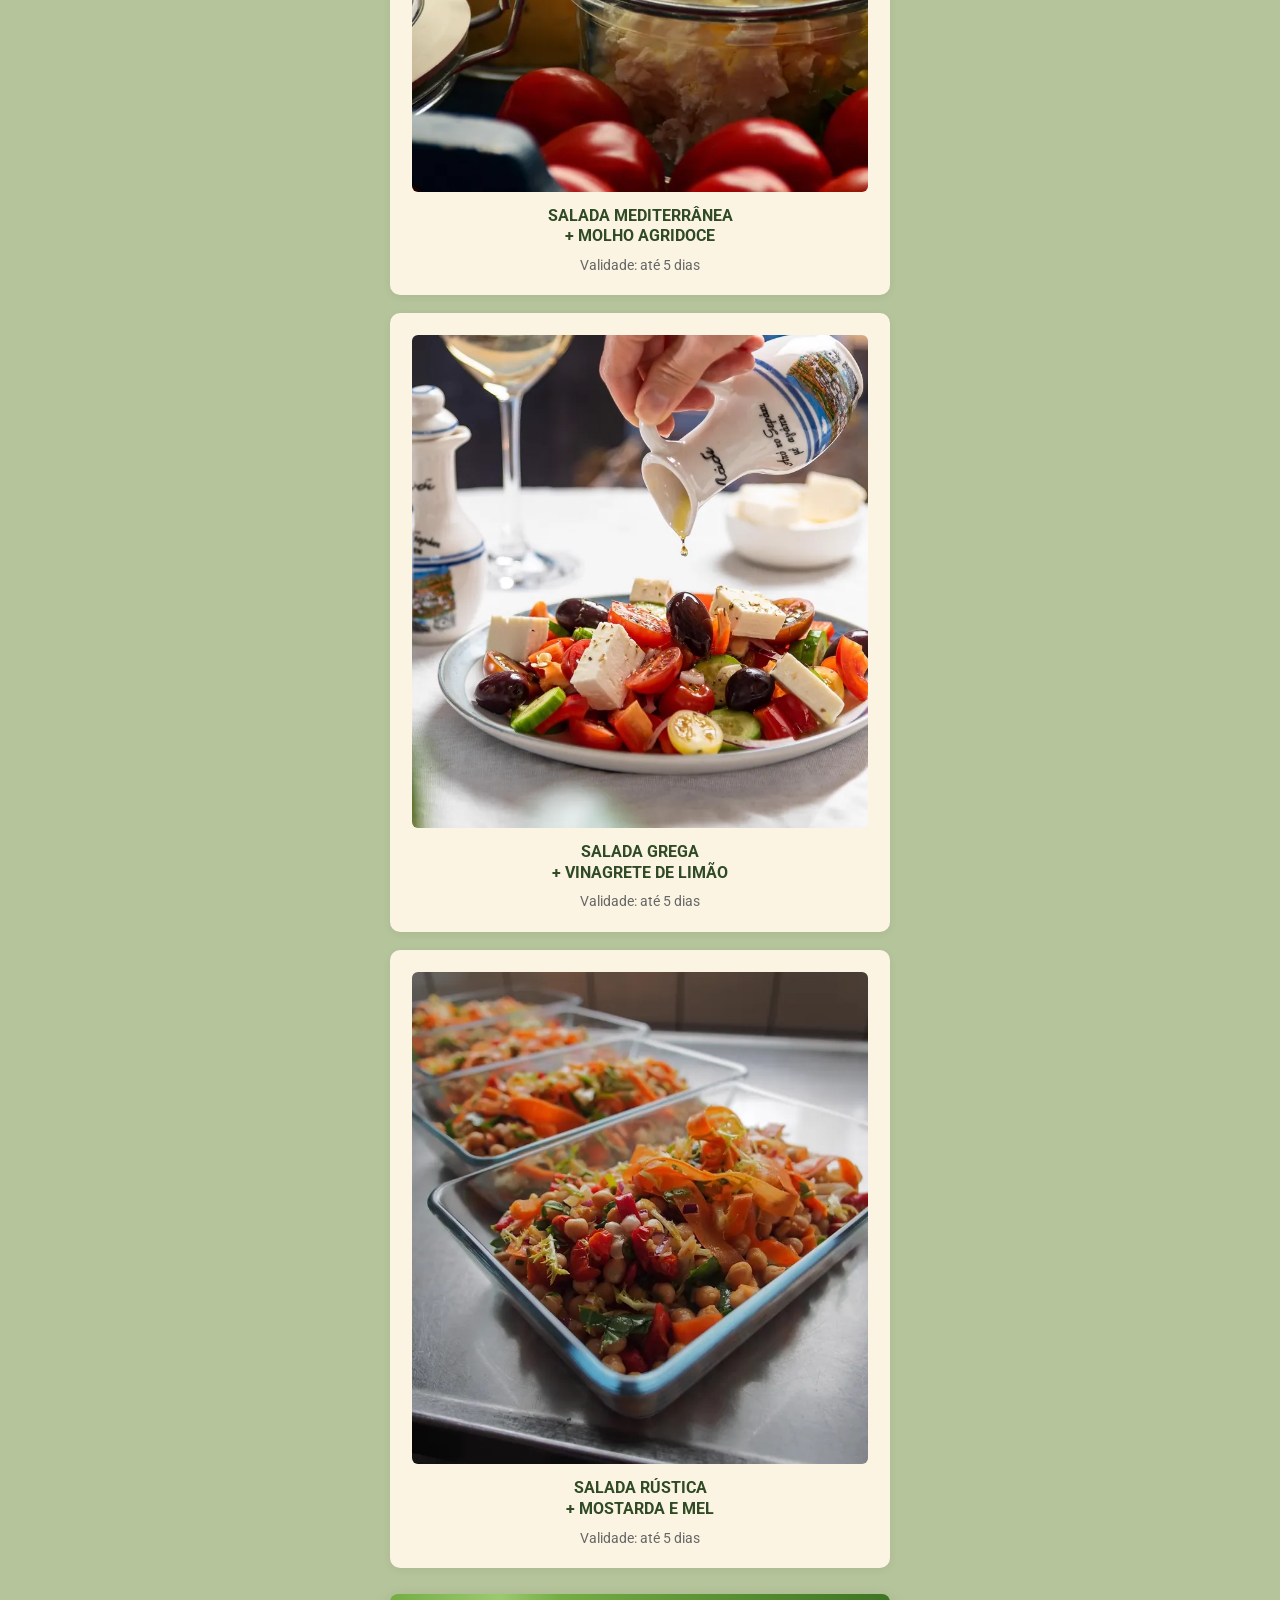
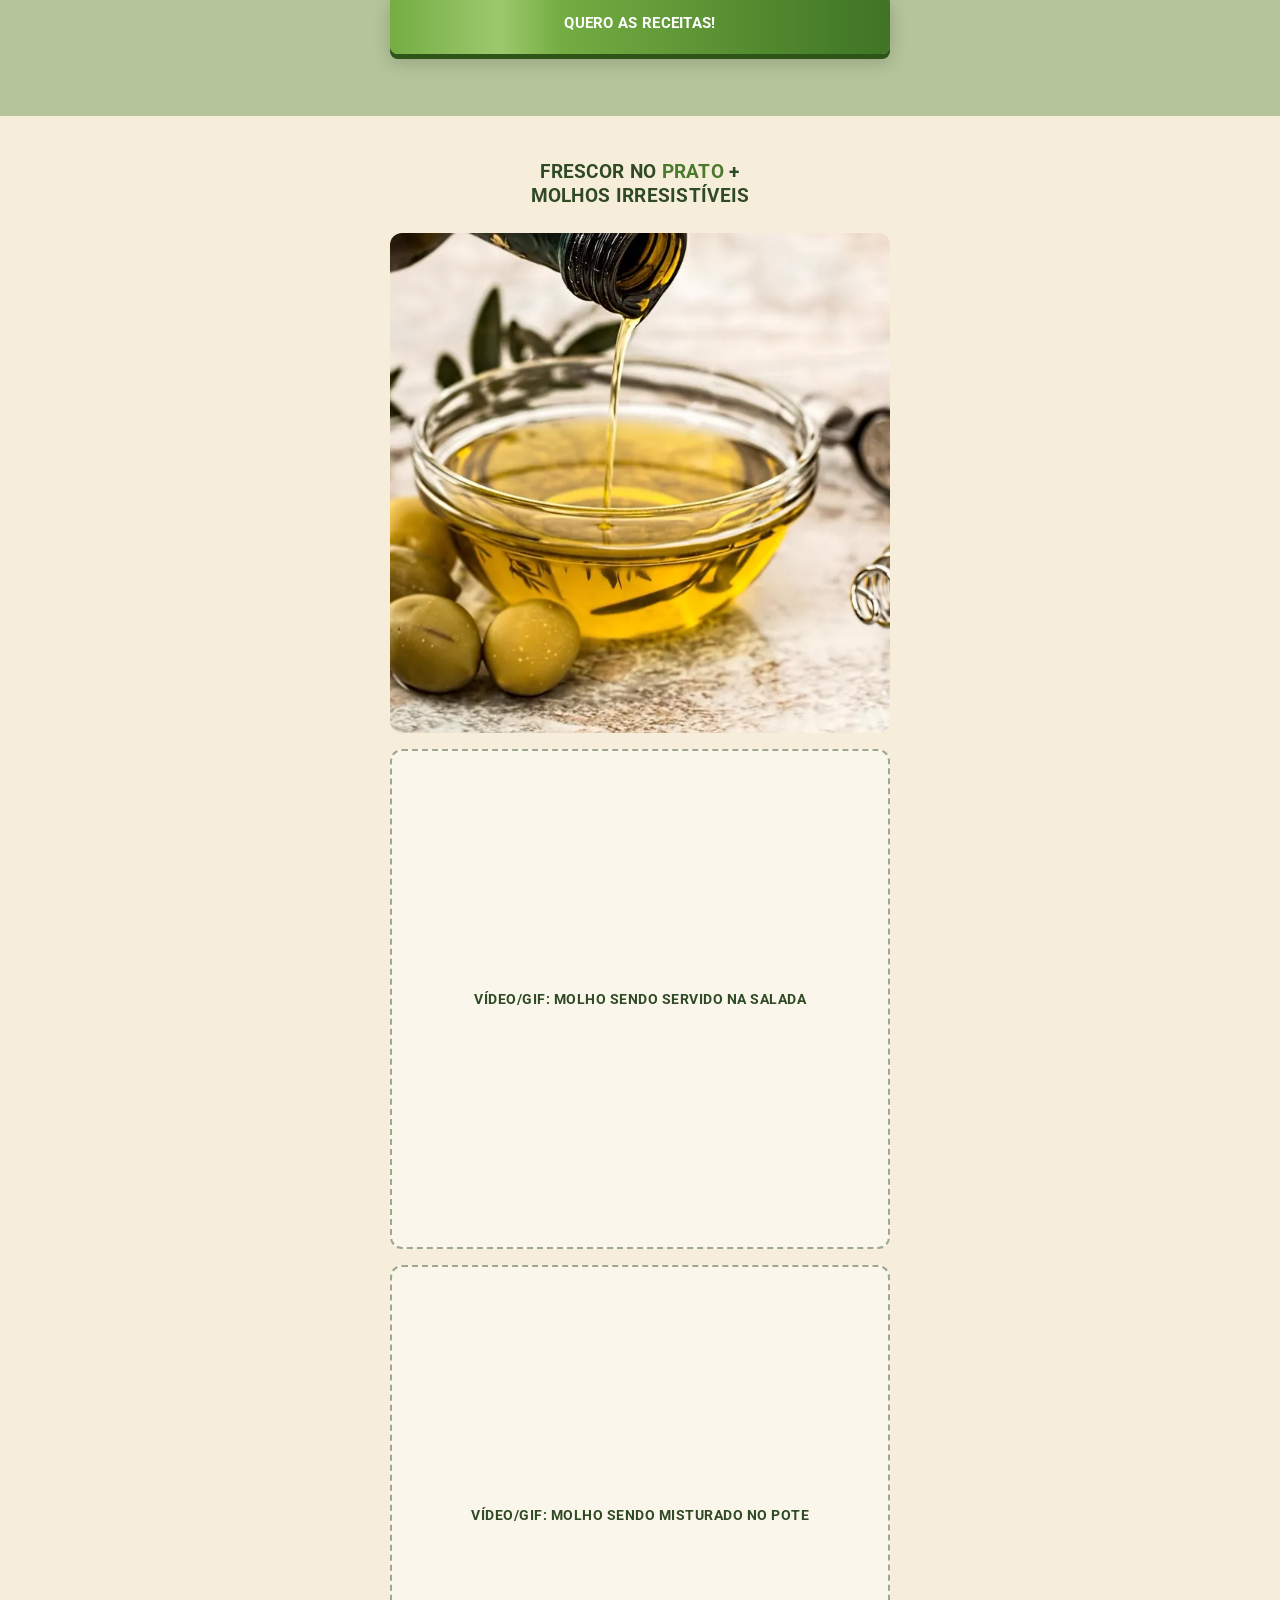
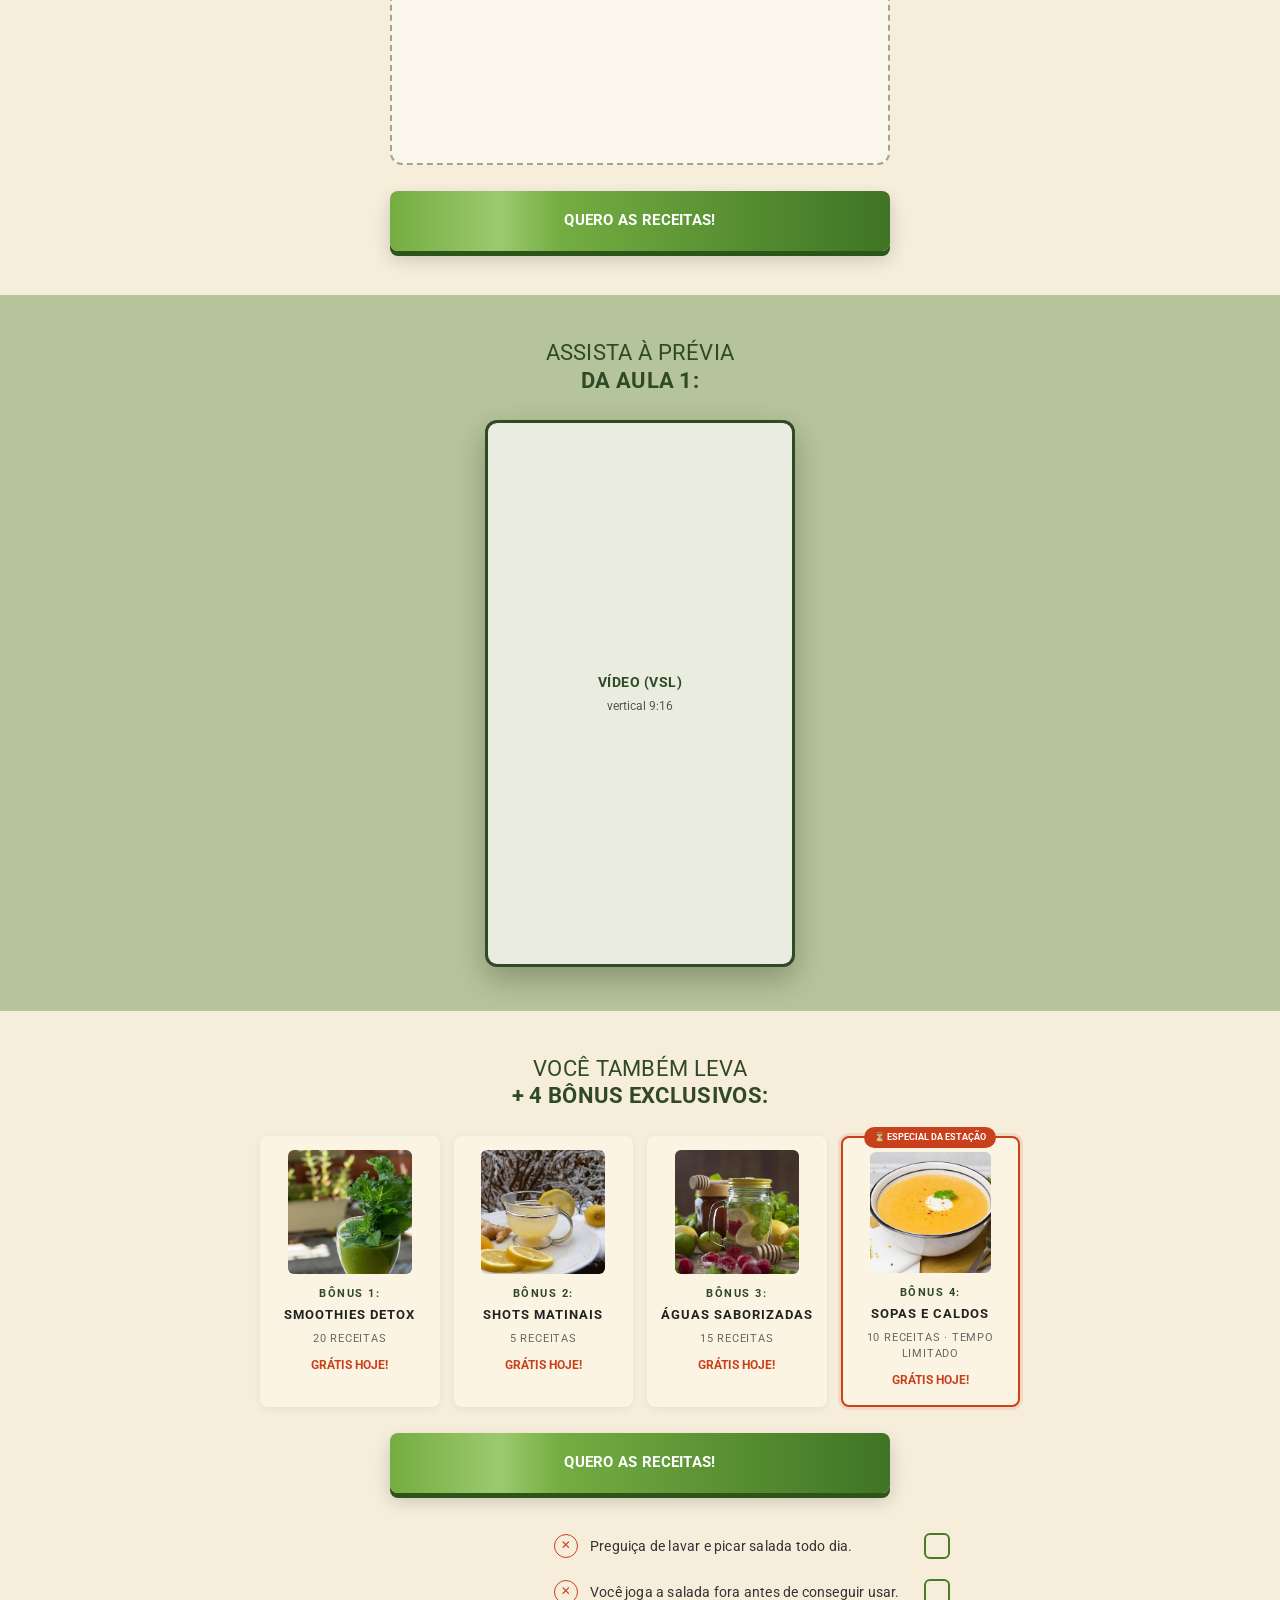
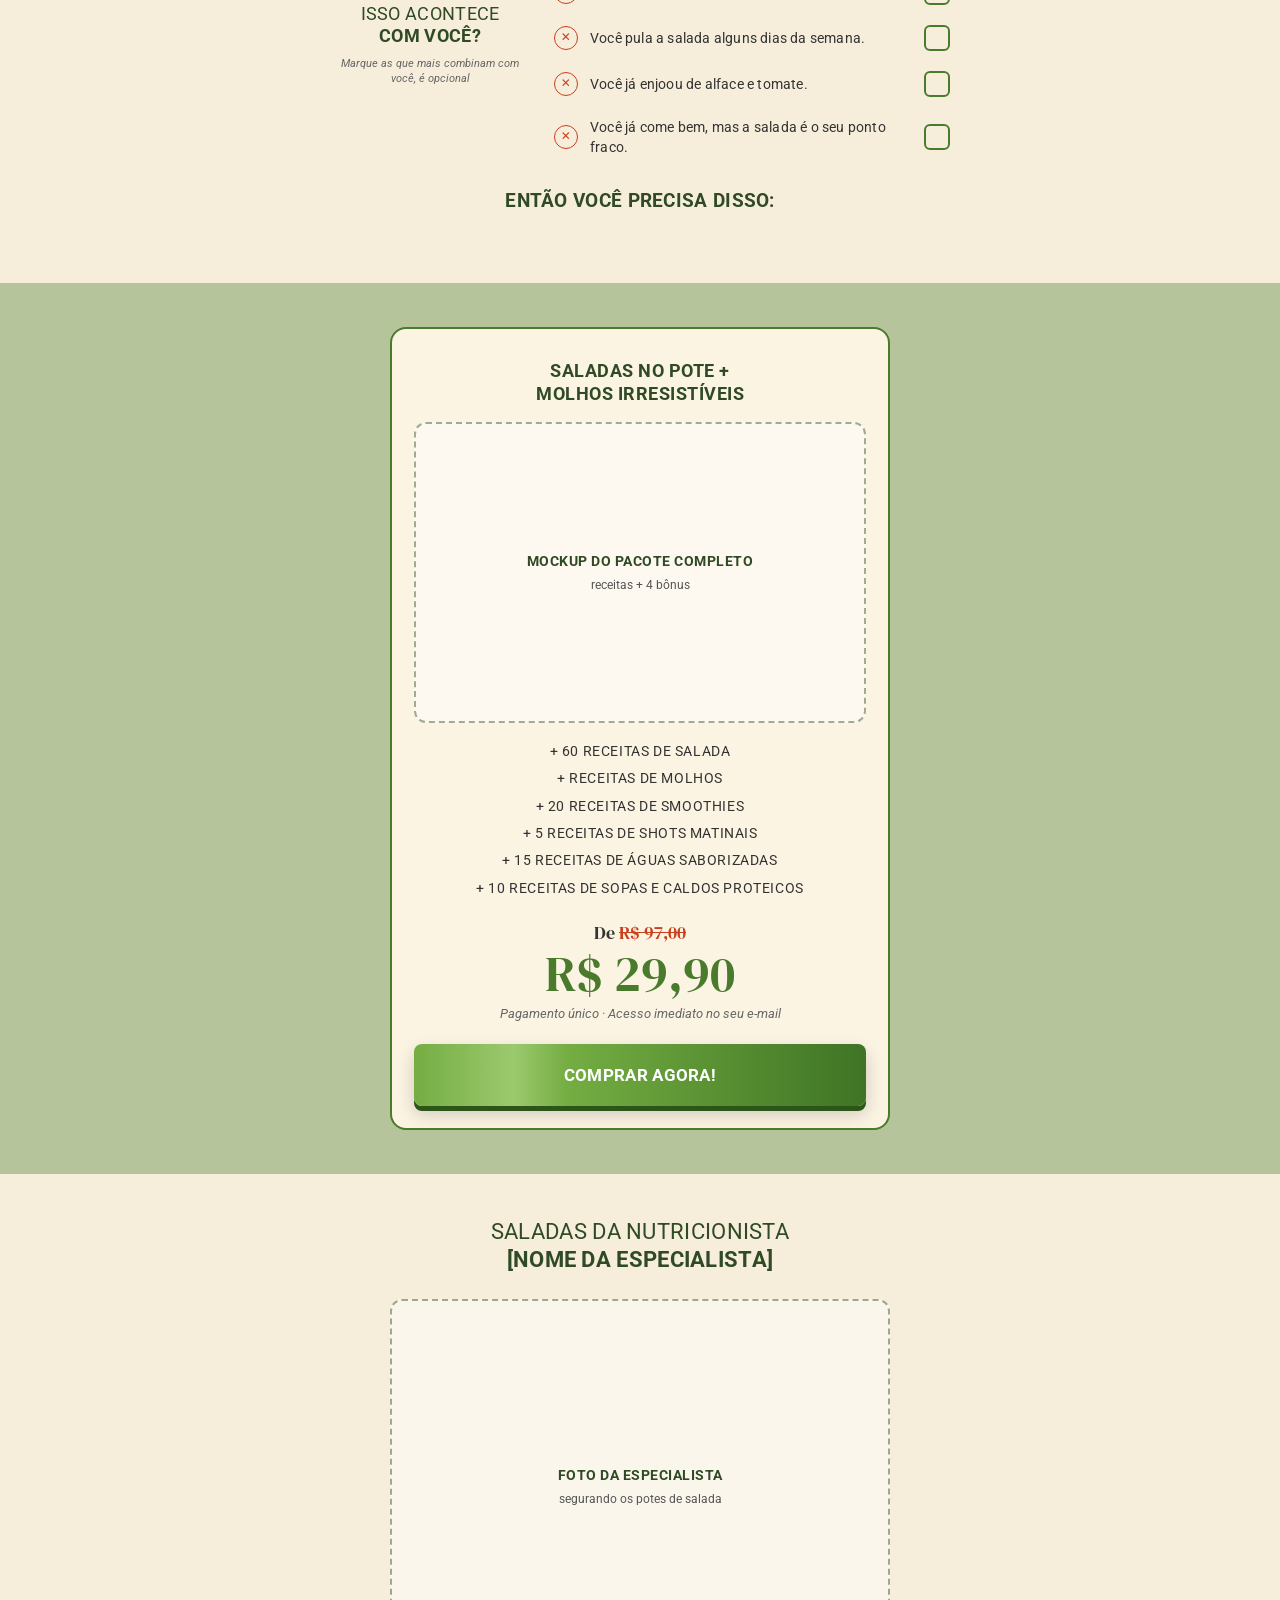
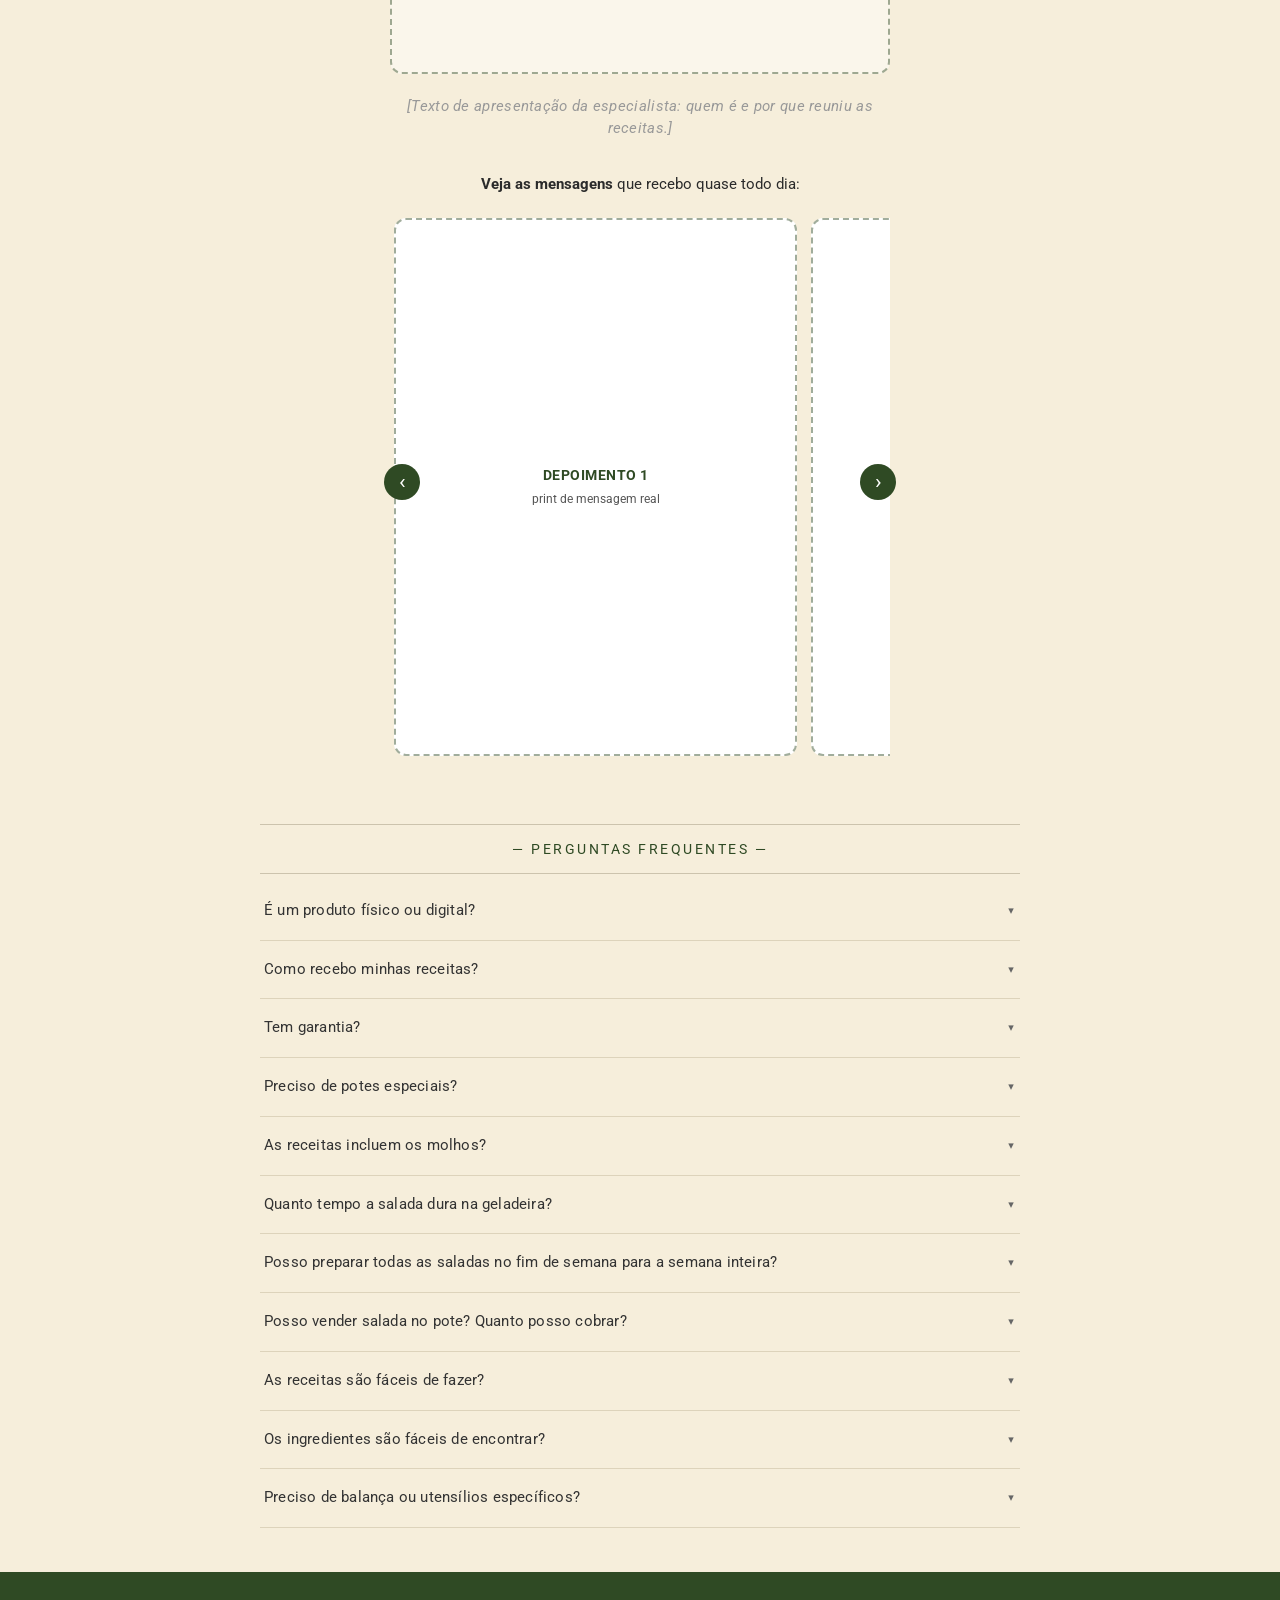
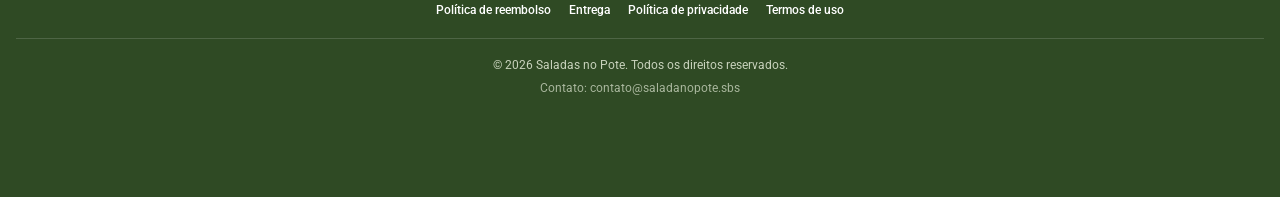
==== commit fb583399: "Página no mesmo layout da referência, com espaços reservados Reconstruída seção por seção como a ori" ====
--- a/index.html
+++ b/index.html
@@ -3,203 +3,208 @@
 <head>
 <meta charset="utf-8">
 <meta name="viewport" content="width=device-width, initial-scale=1">
-<title>Salada no Pote: 60 Receitas + Molhos Irresistíveis</title>
-<meta name="description" content="60 receitas de salada no pote para montar em casa e ter salada pronta na geladeira a semana toda, sem murchar. Com molhos caseiros e 4 bônus.">
-<meta property="og:title" content="Salada no Pote: 60 Receitas + Molhos Irresistíveis">
-<meta property="og:description" content="Monte no domingo, coma bem a semana toda. 60 receitas, molhos caseiros e 4 bônus.">
+<title>Saladas no Pote (60 Receitas) + 4 Bônus 🎁</title>
+<meta name="description" content="60 receitas de salada no pote para fazer em casa e nunca mais faltar salada pronta na geladeira. Com molhos irresistíveis e 4 bônus.">
+<meta property="og:title" content="Saladas no Pote (60 Receitas) + 4 Bônus">
+<meta property="og:description" content="60 receitas para ter salada pronta na geladeira a semana toda, sem murchar.">
 <meta property="og:image" content="img/hero.webp">
-<meta name="theme-color" content="#2e7d32">
+<meta name="theme-color" content="#b5c49a">
 <link rel="icon" href="data:image/svg+xml,<svg xmlns='http://www.w3.org/2000/svg' viewBox='0 0 100 100'><text y='.9em' font-size='90'>🥗</text></svg>">
 <link rel="preconnect" href="https://fonts.googleapis.com">
 <link rel="preconnect" href="https://fonts.gstatic.com" crossorigin>
-<link href="https://fonts.googleapis.com/css2?family=Poppins:wght@400;600;700;800;900&display=swap" rel="stylesheet">
-<link rel="preload" as="image" href="img/hero.webp">
+<link href="https://fonts.googleapis.com/css2?family=Roboto:wght@400;500;700;900&family=Kalam:wght@700&family=DM+Serif+Display&display=swap" rel="stylesheet">
 <link rel="stylesheet" href="style.css">
 <script src="config.js"></script>
 </head>
 <body>
 
-<div class="topo">🥗 Oferta de lançamento: tudo por R$ <span data-sp="preco">29,90</span><a href="#preco">Ver oferta →</a></div>
+<!-- BARRA DO TOPO -->
+<div class="topo">
+  <span class="topo__com-contador" hidden>⚡ Oferta expira em <b class="topo__tempo" data-contador>15:00</b></span>
+  <span class="topo__sem-contador">⚡ Oferta de lançamento</span>
+  <a href="#preco">Garanta agora →</a>
+</div>
 
 <!-- HERO -->
-<header class="hero">
-  <div class="wrap">
-    <div class="hero__texto">
-      <span class="hero__selo">+ molhos caseiros + 4 bônus</span>
-      <h1>Salada<br>no Pote<small>+ molhos irresistíveis</small></h1>
-      <p class="hero__num">60 RECEITAS</p>
-      <p class="hero__sub">para montar em casa e ter salada pronta na geladeira a semana toda, fresquinha e sem murchar.</p>
-      <a class="btn" href="#preco" data-cta>Quero as receitas!</a>
-      <p class="hero__mini">Acesso imediato no seu e-mail · Pagamento único</p>
-    </div>
-    <div class="hero__img"><img src="img/hero.webp" alt="Potes de vidro com salada montada em camadas" width="1000" height="563" fetchpriority="high"></div>
-  </div>
-</header>
+<section class="sec sec--salvia hero">
+  <div class="col">
+    <h1 class="logo"><span class="logo__a">Saladas</span><span class="logo__b">NO POTE</span><span class="logo__c">+ molhos</span></h1>
+    <p class="hero__sub"><b>60 RECEITAS</b> para fazer em casa e nunca mais faltar salada pronta na geladeira, até 5 dias sem murchar!</p>
+    <div class="reservado reservado--mockup">MOCKUP DO PRODUTO<br><small>pote + tablet + celular com as receitas</small></div>
+    <a class="btn" href="#preco" data-cta>QUERO AS RECEITAS!</a>
+  </div>
+</section>
 
 <!-- O QUE VOCÊ VAI ENCONTRAR -->
-<section class="sec sec--branca">
-  <div class="wrap">
-    <h2 class="titulo">O que você vai <span>encontrar:</span></h2>
-    <ul class="lista-check">
-      <li>Funciona com qualquer pote</li>
-      <li>60 saladas deliciosas</li>
-      <li>Molhos caseiros irresistíveis</li>
-      <li>O segredo das camadas</li>
-      <li>Salada fresca por até 5 dias</li>
-      <li>A semana pronta em cerca de 30 minutos</li>
-      <li>Passo a passo simples</li>
-      <li>Ingredientes de supermercado</li>
+<section class="sec sec--creme">
+  <div class="col">
+    <h2 class="titulo">O QUE VOCÊ VAI<b>ENCONTRAR:</b></h2>
+    <ul class="encontrar">
+      <li class="ok">Funciona com qualquer pote</li>
+      <li class="mais">60 saladas deliciosas</li>
+      <li class="ok">Molhos irresistíveis</li>
+      <li class="mais">O segredo das camadas</li>
+      <li class="ok">Fresca por até 5 dias</li>
+      <li class="mais">Pronta em 30 minutos</li>
+      <li class="ok">Preparo passo a passo</li>
     </ul>
+    <div class="reservado reservado--geladeira">FOTO DA GELADEIRA COM OS POTES<br><small>com as setas: "ordem das camadas que mantém fresca", "salada sempre pronta na geladeira", "até 5 dias sem murchar", "30 minutos pra preparar a semana"</small></div>
+    <a class="btn" href="#preco" data-cta>QUERO AS RECEITAS!</a>
   </div>
 </section>
 
 <!-- ALGUMAS SALADAS -->
-<section class="sec">
-  <div class="wrap">
-    <h2 class="titulo">Algumas saladas <span>que vão te viciar:</span></h2>
-    <div class="receitas">
-      <article class="receita"><img src="img/caprese.webp" alt="Salada caprese" loading="lazy" width="1000" height="667"><div><h3>Salada Caprese</h3><p>+ molho pesto</p></div></article>
-      <article class="receita"><img src="img/caesar.webp" alt="Salada caesar com frango" loading="lazy" width="1000" height="667"><div><h3>Salada Caesar</h3><p>+ molho caesar caseiro</p></div></article>
-      <article class="receita"><img src="img/grega.webp" alt="Salada grega" loading="lazy" width="1000" height="800"><div><h3>Salada Grega</h3><p>+ vinagrete de limão</p></div></article>
-      <article class="receita"><img src="img/graodebico.webp" alt="Salada de grão-de-bico" loading="lazy" width="1000" height="750"><div><h3>Grão-de-Bico</h3><p>+ molho de iogurte</p></div></article>
-      <article class="receita"><img src="img/beterraba.webp" alt="Salada de beterraba" loading="lazy" width="1000" height="649"><div><h3>Salada de Beterraba</h3><p>+ mostarda e mel</p></div></article>
-      <article class="receita"><img src="img/frango.webp" alt="Salada com frango" loading="lazy" width="1000" height="667"><div><h3>Frango com Folhas</h3><p>+ molho de ervas</p></div></article>
-      <article class="receita"><img src="img/mediterranea.webp" alt="Salada mediterrânea no pote" loading="lazy" width="1000" height="662"><div><h3>Mediterrânea</h3><p>+ molho agridoce</p></div></article>
-      <article class="receita"><img src="img/pote4.webp" alt="Salada colorida no pote" loading="lazy" width="1000" height="697"><div><h3>Salada Colorida</h3><p>+ molho cítrico</p></div></article>
-    </div>
-    <p class="receitas__mais">…e mais 52 receitas te esperando!</p>
-  </div>
-</section>
-
-<!-- O SEGREDO DAS CAMADAS -->
-<section class="sec sec--verde">
-  <div class="wrap camadas">
-    <img src="img/pote2.webp" alt="Salada montada em camadas no pote de vidro" loading="lazy" width="1000" height="662">
-    <div>
-      <h2 class="titulo" style="text-align:left">O segredo <span>das camadas</span></h2>
-      <ol>
-        <li><b>Molho no fundo</b>longe das folhas, nada murcha.</li>
-        <li><b>Legumes firmes</b>cenoura, pepino, pimentão: protegem o resto.</li>
-        <li><b>Grãos e proteínas</b>grão-de-bico, frango, ovo, queijo.</li>
-        <li><b>Folhas por último</b>no topo, secas e crocantes até a hora de comer.</li>
-      </ol>
-      <p class="obs">Na hora de comer, é só virar no prato ou chacoalhar o pote. Cada receita traz a ordem certa das camadas.</p>
+<section class="sec sec--salvia">
+  <div class="col">
+    <h2 class="titulo">ALGUMAS SALADAS<b>QUE VÃO TE VICIAR:</b></h2>
+    <div class="cards">
+      <article class="card"><img src="img/hero.webp" alt="Salada refrescante no pote" loading="lazy"><h3>SALADA REFRESCANTE<br>+ MOLHO CÍTRICO</h3><p>Validade: até 5 dias</p></article>
+      <article class="card"><img src="img/caprese.webp" alt="Salada caprese" loading="lazy"><h3>SALADA CAPRESE</h3><p>Validade: até 5 dias</p></article>
+      <article class="card"><img src="img/caesar.webp" alt="Salada caesar" loading="lazy"><h3>SALADA CAESAR<br>+ MOLHO ORIGINAL</h3><p>Validade: até 5 dias</p></article>
+    </div>
+    <a class="btn" href="#preco" data-cta>QUERO AS RECEITAS!</a>
+    <div class="cards">
+      <article class="card"><img src="img/frango.webp" alt="Salada com frango" loading="lazy"><h3>SALADA DE FRANGO<br>+ MOLHO ESPECIAL</h3><p>Validade: até 5 dias</p></article>
+      <article class="card"><img src="img/mediterranea.webp" alt="Salada mediterrânea" loading="lazy"><h3>SALADA MEDITERRÂNEA<br>+ MOLHO AGRIDOCE</h3><p>Validade: até 5 dias</p></article>
+      <article class="card"><img src="img/grega.webp" alt="Salada grega" loading="lazy"><h3>SALADA GREGA<br>+ VINAGRETE DE LIMÃO</h3><p>Validade: até 5 dias</p></article>
+      <article class="card"><img src="img/graodebico.webp" alt="Salada de grão-de-bico" loading="lazy"><h3>SALADA RÚSTICA<br>+ MOSTARDA E MEL</h3><p>Validade: até 5 dias</p></article>
+    </div>
+    <a class="btn" href="#preco" data-cta>QUERO AS RECEITAS!</a>
+  </div>
+</section>
+
+<!-- FRESCOR NO PRATO -->
+<section class="sec sec--creme">
+  <div class="col">
+    <h2 class="titulo titulo--um">FRESCOR NO <em>PRATO</em> +<br>MOLHOS IRRESISTÍVEIS</h2>
+    <div class="galeria">
+      <img src="img/molho.webp" alt="Azeite sendo servido na salada" loading="lazy">
+      <div class="reservado reservado--quadro">VÍDEO/GIF: MOLHO SENDO SERVIDO NA SALADA</div>
+      <div class="reservado reservado--quadro">VÍDEO/GIF: MOLHO SENDO MISTURADO NO POTE</div>
+    </div>
+    <a class="btn" href="#preco" data-cta>QUERO AS RECEITAS!</a>
+  </div>
+</section>
+
+<!-- VSL / PRÉVIA DA AULA -->
+<section class="sec sec--salvia">
+  <div class="col">
+    <h2 class="titulo">ASSISTA À PRÉVIA<b>DA AULA 1:</b></h2>
+    <div class="video" id="vsl">
+      <div class="reservado reservado--video">VÍDEO (VSL)<br><small>vertical 9:16</small></div>
     </div>
   </div>
 </section>
 
 <!-- BÔNUS -->
-<section class="sec sec--branca">
-  <div class="wrap">
-    <h2 class="titulo">E você ainda leva <span>+ 4 bônus exclusivos:</span></h2>
+<section class="sec sec--creme">
+  <div class="col col--larga">
+    <h2 class="titulo">VOCÊ TAMBÉM LEVA<b>+ 4 BÔNUS EXCLUSIVOS:</b></h2>
     <div class="bonus">
-      <article class="bonus__card"><span class="bonus__tag">BÔNUS 1</span><img src="img/smoothie.webp" alt="Smoothie verde" loading="lazy" width="1000" height="563"><div><h3>Smoothies Detox</h3><p>20 receitas</p><strong>GRÁTIS HOJE</strong></div></article>
-      <article class="bonus__card"><span class="bonus__tag">BÔNUS 2</span><img src="img/shot.webp" alt="Shot de gengibre e limão" loading="lazy" width="1000" height="750"><div><h3>Shots Matinais</h3><p>5 receitas</p><strong>GRÁTIS HOJE</strong></div></article>
-      <article class="bonus__card"><span class="bonus__tag">BÔNUS 3</span><img src="img/aguas.webp" alt="Água saborizada com frutas" loading="lazy" width="1000" height="1506"><div><h3>Águas Saborizadas</h3><p>15 receitas</p><strong>GRÁTIS HOJE</strong></div></article>
-      <article class="bonus__card"><span class="bonus__tag">BÔNUS 4</span><img src="img/sopa.webp" alt="Sopa de legumes" loading="lazy" width="1000" height="667"><div><h3>Sopas e Caldos</h3><p>10 receitas ricas em proteína</p><strong>GRÁTIS HOJE</strong></div></article>
-    </div>
-  </div>
-</section>
-
-<!-- DORES -->
-<section class="sec">
-  <div class="wrap">
-    <h2 class="titulo">Isso acontece <span>com você?</span></h2>
-    <p class="dores__dica">Marque as que mais combinam com você</p>
+      <article class="bonus__card"><img src="img/smoothie.webp" alt="Smoothie detox" loading="lazy"><p class="bonus__n">BÔNUS 1:</p><h3>SMOOTHIES DETOX</h3><p class="bonus__q">20 RECEITAS</p><p class="bonus__p"><s data-bonus-de></s> GRÁTIS HOJE!</p></article>
+      <article class="bonus__card"><img src="img/shot.webp" alt="Shot matinal" loading="lazy"><p class="bonus__n">BÔNUS 2:</p><h3>SHOTS MATINAIS</h3><p class="bonus__q">5 RECEITAS</p><p class="bonus__p"><s data-bonus-de></s> GRÁTIS HOJE!</p></article>
+      <article class="bonus__card"><img src="img/aguas.webp" alt="Água saborizada" loading="lazy"><p class="bonus__n">BÔNUS 3:</p><h3>ÁGUAS SABORIZADAS</h3><p class="bonus__q">15 RECEITAS</p><p class="bonus__p"><s data-bonus-de></s> GRÁTIS HOJE!</p></article>
+      <article class="bonus__card bonus__card--destaque"><span class="bonus__selo">⏳ ESPECIAL DA ESTAÇÃO</span><img src="img/sopa.webp" alt="Sopa" loading="lazy"><p class="bonus__n">BÔNUS 4:</p><h3>SOPAS E CALDOS</h3><p class="bonus__q">10 RECEITAS · TEMPO LIMITADO</p><p class="bonus__p"><s data-bonus-de></s> GRÁTIS HOJE!</p></article>
+    </div>
+    <a class="btn" href="#preco" data-cta>QUERO AS RECEITAS!</a>
+
+    <!-- DORES -->
     <div class="dores">
-      <button class="dor" type="button">Dá preguiça de lavar e picar salada todo dia.</button>
-      <button class="dor" type="button">A salada estraga na geladeira antes de você usar.</button>
-      <button class="dor" type="button">Tem dia da semana que você simplesmente pula a salada.</button>
-      <button class="dor" type="button">Você já enjoou de alface com tomate.</button>
-      <button class="dor" type="button">Você até come bem, mas a salada é o seu ponto fraco.</button>
-    </div>
-  </div>
-</section>
-
-<!-- COMO FUNCIONA -->
-<section class="sec sec--branca">
-  <div class="wrap">
-    <h2 class="titulo">Como <span>funciona</span></h2>
-    <div class="passos">
-      <div class="passo"><b>1</b><h3>Escolha as receitas</h3><p>Separe as saladas da semana e faça uma compra só no mercado.</p></div>
-      <div class="passo"><b>2</b><h3>Monte no fim de semana</h3><p>Em cerca de 30 minutos você monta os potes seguindo a ordem das camadas.</p></div>
-      <div class="passo"><b>3</b><h3>Coma bem a semana toda</h3><p>É só pegar um pote na geladeira. Salada fresca por até 5 dias.</p></div>
-    </div>
+      <div class="dores__titulo">
+        <h2 class="titulo">ISSO ACONTECE<b>COM VOCÊ?</b></h2>
+        <p>Marque as que mais combinam com você, é opcional</p>
+      </div>
+      <div class="dores__lista">
+        <button class="dor" type="button"><i>✕</i><span>Preguiça de lavar e picar salada todo dia.</span><u></u></button>
+        <button class="dor" type="button"><i>✕</i><span>Você joga a salada fora antes de conseguir usar.</span><u></u></button>
+        <button class="dor" type="button"><i>✕</i><span>Você pula a salada alguns dias da semana.</span><u></u></button>
+        <button class="dor" type="button"><i>✕</i><span>Você já enjoou de alface e tomate.</span><u></u></button>
+        <button class="dor" type="button"><i>✕</i><span>Você já come bem, mas a salada é o seu ponto fraco.</span><u></u></button>
+      </div>
+    </div>
+    <h2 class="titulo titulo--um">ENTÃO VOCÊ PRECISA DISSO:</h2>
   </div>
 </section>
 
 <!-- OFERTA -->
-<section class="sec" id="preco">
-  <div class="wrap">
-    <h2 class="titulo">Então você <span>precisa disso:</span></h2>
+<section class="sec sec--salvia" id="preco">
+  <div class="col">
     <div class="oferta">
-      <h3>SALADA NO POTE + MOLHOS IRRESISTÍVEIS</h3>
+      <h3>SALADAS NO POTE +<br>MOLHOS IRRESISTÍVEIS</h3>
+      <div class="reservado reservado--pacote">MOCKUP DO PACOTE COMPLETO<br><small>receitas + 4 bônus</small></div>
       <ul>
-        <li>60 receitas de salada no pote</li>
-        <li>Receitas de molhos caseiros</li>
-        <li>Bônus: 20 receitas de smoothies detox</li>
-        <li>Bônus: 5 receitas de shots matinais</li>
-        <li>Bônus: 15 receitas de águas saborizadas</li>
-        <li>Bônus: 10 receitas de sopas e caldos</li>
+        <li>+ 60 RECEITAS DE SALADA</li>
+        <li>+ RECEITAS DE MOLHOS</li>
+        <li>+ 20 RECEITAS DE SMOOTHIES</li>
+        <li>+ 5 RECEITAS DE SHOTS MATINAIS</li>
+        <li>+ 15 RECEITAS DE ÁGUAS SABORIZADAS</li>
+        <li>+ 10 RECEITAS DE SOPAS E CALDOS PROTEICOS</li>
       </ul>
-      <div class="preco">
-        <p class="preco__de">De R$ <span data-sp="precoDe">97,00</span></p>
-        <p class="preco__por">por apenas</p>
-        <p class="preco__valor"><small>R$</small><span data-sp="preco">29,90</span></p>
-        <p class="preco__obs">Pagamento único · Acesso imediato</p>
-      </div>
-      <a class="btn btn--largo" href="#preco" data-cta>Comprar agora!</a>
-      <div class="selos"><span>🔒 Compra segura</span><span>📩 Entrega no e-mail</span><span>✅ Garantia de 7 dias</span></div>
-    </div>
-  </div>
-</section>
-
-<!-- GARANTIA -->
-<section class="sec sec--branca">
-  <div class="wrap">
-    <div class="garantia">
-      <div class="garantia__selo"><div><b>7</b><span>DIAS DE<br>GARANTIA</span></div></div>
-      <div>
-        <h3>Risco zero pra você</h3>
-        <p>Você tem 7 dias para conhecer as receitas. Se por qualquer motivo não gostar, é só mandar um e-mail que devolvemos 100% do valor, sem perguntas.</p>
-      </div>
+      <p class="oferta__de">De <s>R$ <span data-sp="precoDe">97,00</span></s></p>
+      <p class="oferta__valor">R$ <span data-sp="preco">29,90</span></p>
+      <p class="oferta__obs">Pagamento único · Acesso imediato no seu e-mail</p>
+      <div class="contador" hidden>
+        <div><b data-min>14</b><span>MINUTOS</span></div>
+        <div><b data-seg>59</b><span>SEGUNDOS</span></div>
+      </div>
+      <a class="btn btn--cheio" href="#preco" data-cta>COMPRAR AGORA!</a>
+      <p class="oferta__aviso" hidden>**OFERTA EXPIRA HOJE**</p>
+    </div>
+  </div>
+</section>
+
+<!-- ESPECIALISTA + DEPOIMENTOS -->
+<section class="sec sec--creme">
+  <div class="col">
+    <h2 class="titulo">SALADAS DA NUTRICIONISTA<b data-sp="especialista">[NOME DA ESPECIALISTA]</b></h2>
+    <div class="reservado reservado--especialista">FOTO DA ESPECIALISTA<br><small>segurando os potes de salada</small></div>
+    <p class="especialista__txt reservado-txt">[Texto de apresentação da especialista: quem é e por que reuniu as receitas.]</p>
+    <p class="depo__chamada"><b>Veja as mensagens</b> que recebo quase todo dia:</p>
+    <div class="depo">
+      <button class="depo__seta depo__seta--esq" type="button" aria-label="Anterior">‹</button>
+      <div class="depo__trilho">
+        <div class="reservado reservado--depo">DEPOIMENTO 1<br><small>print de mensagem real</small></div>
+        <div class="reservado reservado--depo">DEPOIMENTO 2<br><small>print de mensagem real</small></div>
+        <div class="reservado reservado--depo">DEPOIMENTO 3<br><small>print de mensagem real</small></div>
+        <div class="reservado reservado--depo">DEPOIMENTO 4<br><small>print de mensagem real</small></div>
+      </div>
+      <button class="depo__seta depo__seta--dir" type="button" aria-label="Próximo">›</button>
     </div>
   </div>
 </section>
 
 <!-- FAQ -->
-<section class="sec">
-  <div class="wrap">
-    <h2 class="titulo">Perguntas <span>frequentes</span></h2>
+<section class="sec sec--creme faq-sec">
+  <div class="col col--faq">
+    <h2 class="faq__titulo">— PERGUNTAS FREQUENTES —</h2>
     <div class="faq">
-      <details open><summary>É um produto físico ou digital?</summary><p>É 100% digital. As receitas e os bônus chegam no seu e-mail logo depois da compra, prontos para abrir no celular, tablet ou computador. Se preferir, pode imprimir em casa. Não tem frete nem espera.</p></details>
-      <details><summary>Como recebo as receitas?</summary><p>Assim que o pagamento é confirmado, você recebe no e-mail o acesso a todas as receitas, aos molhos e aos bônus. No Pix e no cartão, a liberação é na hora. Se não encontrar, confira a caixa de spam e de promoções.</p></details>
-      <details><summary>Tem garantia?</summary><p>Sim! Você tem 7 dias de garantia. Se não gostar, é só pedir o reembolso por e-mail dentro desse prazo e devolvemos 100% do valor.</p></details>
-      <details><summary>Preciso de potes especiais?</summary><p>Não! Qualquer pote que você já tem em casa funciona: vidro ou plástico, grande ou pequeno. O importante é ter uma boa vedação para manter a salada fresca.</p></details>
-      <details><summary>As receitas incluem os molhos?</summary><p>Sim! As saladas vêm com sugestões de molhos caseiros, fáceis de fazer, que mudam completamente o sabor.</p></details>
-      <details><summary>Quanto tempo a salada dura na geladeira?</summary><p>Montada do jeito certo, com o método das camadas, a salada fica fresca por até 5 dias na geladeira. Monte no domingo e coma bem a semana toda.</p></details>
-      <details><summary>Dá pra preparar todas no fim de semana?</summary><p>Dá, e é exatamente isso que a gente ensina. Em cerca de 30 minutos você deixa os potes da semana prontos, muito mais prático do que picar salada todo dia.</p></details>
-      <details><summary>Posso vender salada no pote?</summary><p>Pode! Muita gente usa as receitas para vender e ter uma renda extra. O preço depende da sua região e dos ingredientes.</p></details>
-      <details><summary>As receitas são fáceis?</summary><p>Super fáceis! Todas têm instruções claras e passo a passo simples. Se você sabe picar, misturar e temperar, consegue fazer.</p></details>
-      <details><summary>Os ingredientes são fáceis de achar?</summary><p>Sim! São ingredientes simples, de qualquer supermercado ou feira. Nada exótico ou caro.</p></details>
-      <details><summary>Preciso de balança ou utensílio especial?</summary><p>Não precisa. Só potes, colheres, uma faca e uma tábua. Só isso.</p></details>
-    </div>
-    <p style="text-align:center;margin-top:34px"><a class="btn" href="#preco" data-cta>Quero as 60 receitas</a></p>
+      <details><summary>É um produto físico ou digital?</summary><p>É um produto 100% digital. As 60 receitas, os molhos e os bônus chegam no seu e-mail logo depois da compra, prontos para baixar. Você pode ler no celular, tablet ou computador, ou imprimir em casa se preferir. Sem frete, sem espera, acesso imediato de qualquer lugar.</p></details>
+      <details><summary>Como recebo minhas receitas?</summary><p>Assim que o pagamento é confirmado, você recebe no e-mail o acesso às 60 receitas de salada, aos molhos irresistíveis e a todos os bônus. Tudo disponível para baixar e começar a usar na hora.</p></details>
+      <details><summary>Tem garantia?</summary><p>Sim! Você tem 7 dias de garantia. Se não ficar satisfeita, é só pedir o reembolso por e-mail dentro desse prazo e devolvemos 100% do valor.</p></details>
+      <details><summary>Preciso de potes especiais?</summary><p>Não! Qualquer pote que você já tem em casa funciona: plástico ou vidro, grande ou pequeno. O que importa é uma boa vedação para manter a salada fresca.</p></details>
+      <details><summary>As receitas incluem os molhos?</summary><p>Sim! As 60 receitas vêm com molhos específicos e deliciosos. São caseiros, fáceis de preparar e transformam o sabor da salada.</p></details>
+      <details><summary>Quanto tempo a salada dura na geladeira?</summary><p>Montada do jeito certo, com o método das camadas que a gente ensina, a salada fica fresca por até 5 dias na geladeira. Prepare no domingo e coma bem a semana toda.</p></details>
+      <details><summary>Posso preparar todas as saladas no fim de semana para a semana inteira?</summary><p>Pode, é exatamente esse o método que a gente ensina! A maioria prepara as saladas da semana no sábado ou domingo, em cerca de 30 minutos. Muito mais prático do que picar todo dia.</p></details>
+      <details><summary>Posso vender salada no pote? Quanto posso cobrar?</summary><p>Pode! Muita gente usa as receitas para vender e ter uma renda extra. O preço depende da sua região e dos ingredientes.</p></details>
+      <details><summary>As receitas são fáceis de fazer?</summary><p>Super fáceis! Todas têm instruções claras e passo a passo simples. Se você sabe picar, misturar e temperar, consegue fazer.</p></details>
+      <details><summary>Os ingredientes são fáceis de encontrar?</summary><p>Sim! Todas as receitas usam ingredientes simples, de qualquer supermercado ou feira. Nada exótico ou caro.</p></details>
+      <details><summary>Preciso de balança ou utensílios específicos?</summary><p>Não precisa de nada disso. Só potes, colheres, uma faca e uma tábua. Só isso.</p></details>
+    </div>
   </div>
 </section>
 
 <footer class="rodape">
   <nav>
     <a href="#" data-politica="reembolso">Política de reembolso</a>
+    <a href="#" data-politica="entrega">Entrega</a>
     <a href="#" data-politica="privacidade">Política de privacidade</a>
     <a href="#" data-politica="termos">Termos de uso</a>
   </nav>
-  <p>Contato: <span data-sp="email"></span></p>
-  <p>© 2026 <span data-sp="empresa">Salada no Pote</span>. Todos os direitos reservados.</p>
-  <p style="font-size:12px;opacity:.7;margin-top:12px">Este site não faz parte do Facebook ou da Meta Platforms, Inc. O conteúdo tem fins culinários e informativos e não substitui orientação de nutricionista ou médico.</p>
+  <p>© 2026 <span data-sp="empresa">Saladas no Pote</span>. Todos os direitos reservados.</p>
+  <p class="rodape__mini">Contato: <span data-sp="email"></span></p>
 </footer>
 
-<div class="cta-fixo"><a class="btn" href="#preco" data-cta>Quero as receitas · R$ <span data-sp="preco">29,90</span></a></div>
+<div class="cta-fixo"><a class="btn" href="#preco" data-cta>QUERO AS RECEITAS!</a></div>
 
 <div class="modal" id="modal" hidden><div class="modal__caixa" role="dialog" aria-modal="true"><button class="modal__fechar" type="button" aria-label="Fechar">×</button><div class="modal__corpo"></div></div></div>
 
@@ -213,7 +218,19 @@
   <h3>Como pedir</h3>
   <p>Envie um e-mail para <b data-sp="email"></b> com o e-mail usado na compra e o número do pedido. Respondemos em até 2 dias úteis.</p>
   <h3>Problemas de acesso</h3>
-  <p>Se não encontrar o e-mail de acesso, confira as pastas de spam e promoções ou fale com a gente que reenviamos sem custo.</p>
+  <p>Não conseguir abrir ou encontrar os arquivos se resolve com o reenvio do acesso. Fale com a gente que reenviamos sem custo.</p>
+</template>
+
+<template id="pol-entrega">
+  <h2>Entrega</h2>
+  <h3>Produto 100% digital</h3>
+  <p>Todos os nossos produtos são digitais, em arquivos para baixar. Não há versão impressa e nenhum produto físico é enviado.</p>
+  <h3>Prazo</h3>
+  <p>Imediato. Assim que o pagamento é confirmado, você recebe dois e-mails: a confirmação do pedido e o acesso ao material. No boleto, a liberação acontece após a compensação.</p>
+  <h3>Não recebeu?</h3>
+  <p>Confira as pastas de spam, promoções e atualizações. Se ainda não encontrar, escreva para <b data-sp="email"></b> que reenviamos seu acesso.</p>
+  <h3>Acesso vitalício</h3>
+  <p>O material é seu para sempre, com atualizações gratuitas sempre que ampliarmos o conteúdo.</p>
 </template>
 
 <template id="pol-privacidade">
--- a/style.css
+++ b/style.css
@@ -1,235 +1,197 @@
-/* Salada no Pote, página de vendas */
+/* Saladas no Pote: página de vendas no mesmo layout da referência (sálvia + creme, coluna central) */
 :root {
-  --verde: #2e7d32;
-  --verde-escuro: #1b5e20;
-  --verde-claro: #e8f5e9;
-  --laranja: #ff7a00;
-  --laranja-escuro: #e06500;
-  --creme: #fffaf0;
-  --texto: #1f2a1f;
-  --cinza: #5b665b;
-  --borda: #dfe8df;
-  --raio: 18px;
+  --salvia: #b5c49a;
+  --creme: #f6eedb;
+  --card: #fbf4e3;
+  --verde: #2f4a24;
+  --verde-medio: #4a7a2c;
+  --btn-a: #74ad42;
+  --btn-b: #3e7424;
+  --btn-sombra: #2d5419;
+  --laranja: #d9622b;
+  --vermelho: #c8401c;
+  --texto: #2b2b2b;
+  --cinza: #555;
 }
 * { box-sizing: border-box; margin: 0; padding: 0; }
 html { scroll-behavior: smooth; }
-body {
-  font-family: 'Poppins', system-ui, sans-serif;
-  color: var(--texto);
-  background: var(--creme);
-  line-height: 1.55;
-  font-size: 17px;
-  -webkit-font-smoothing: antialiased;
-}
+body { font-family: 'Roboto', system-ui, sans-serif; color: var(--texto); background: var(--creme); line-height: 1.45; -webkit-font-smoothing: antialiased; }
 img { max-width: 100%; height: auto; display: block; }
 a { color: inherit; }
-.wrap { max-width: 1060px; margin: 0 auto; padding: 0 16px; }
-.sec { padding: 64px 0; }
-.sec--branca { background: #fff; }
-.sec--verde { background: var(--verde); color: #fff; }
-.titulo {
-  font-weight: 800;
-  font-size: clamp(28px, 5vw, 42px);
-  line-height: 1.12;
-  text-align: center;
-  margin-bottom: 32px;
-  letter-spacing: -0.5px;
+button { font: inherit; }
+
+.sec { padding: 44px 16px; }
+.sec--salvia { background: var(--salvia); }
+.sec--creme { background: var(--creme); }
+.col { max-width: 500px; margin: 0 auto; }
+.col--larga { max-width: 760px; }
+.col--faq { max-width: 760px; }
+
+.titulo { text-align: center; color: var(--verde); font-weight: 400; font-size: 22px; line-height: 1.25; margin-bottom: 26px; letter-spacing: .3px; }
+.titulo b { display: block; font-weight: 700; }
+.titulo--um { font-weight: 700; font-size: 19px; }
+.titulo em { font-style: normal; color: var(--verde-medio); }
+
+/* Botão verde com brilho, igual à referência */
+.btn {
+  display: block; width: 100%; max-width: 500px; margin: 26px auto 0;
+  text-align: center; text-decoration: none; color: #fff; font-weight: 700; font-size: 15px; letter-spacing: .3px;
+  padding: 19px 16px; border-radius: 8px;
+  background: linear-gradient(90deg, var(--btn-a) 0%, #9cc96e 22%, var(--btn-a) 34%, var(--btn-b) 100%);
+  box-shadow: 0 5px 0 var(--btn-sombra), 0 8px 18px rgba(0, 0, 0, .18);
+  transition: transform .12s, box-shadow .12s;
 }
-.titulo span { color: var(--verde); display: block; }
-.sec--verde .titulo span { color: #ffe082; }
+.btn:hover { transform: translateY(2px); box-shadow: 0 3px 0 var(--btn-sombra), 0 6px 14px rgba(0, 0, 0, .18); }
+
+/* Espaços reservados (preencher depois) */
+.reservado {
+  display: flex; flex-direction: column; justify-content: center; align-items: center; text-align: center;
+  border: 2px dashed rgba(47, 74, 36, .45); border-radius: 12px; background: rgba(255, 255, 255, .45);
+  color: var(--verde); font-weight: 700; font-size: 14px; letter-spacing: .5px; padding: 16px;
+}
+.reservado small { display: block; font-weight: 400; font-size: 12px; margin-top: 6px; color: var(--cinza); letter-spacing: 0; }
+.reservado--mockup { aspect-ratio: 3/2; margin-top: 22px; }
+.reservado--geladeira { aspect-ratio: 4/3; margin-top: 26px; }
+.reservado--quadro { aspect-ratio: 1; }
+.reservado--video { aspect-ratio: 9/16; background: rgba(0, 0, 0, .06); border-color: rgba(0, 0, 0, .3); }
+.reservado--pacote { aspect-ratio: 3/2; margin-bottom: 18px; }
+.reservado--especialista { aspect-ratio: 4/3; }
+.reservado--depo { flex: 0 0 82%; aspect-ratio: 3/4; scroll-snap-align: center; background: #fff; }
+.reservado-txt { color: #999 !important; font-style: italic; }
 
 /* Barra do topo */
-.topo {
-  background: var(--verde-escuro);
-  color: #fff;
-  text-align: center;
-  font-size: 14px;
-  font-weight: 600;
-  padding: 9px 16px;
-}
-.topo a { color: #ffe082; text-decoration: underline; margin-left: 6px; }
-
-/* Botão de compra */
-.btn {
-  display: inline-block;
-  background: var(--laranja);
-  color: #fff;
-  font-weight: 800;
-  font-size: 19px;
-  text-decoration: none;
-  text-transform: uppercase;
-  padding: 18px 34px;
-  border-radius: 999px;
-  box-shadow: 0 8px 0 var(--laranja-escuro), 0 14px 28px rgba(255, 122, 0, .35);
-  transition: transform .15s, box-shadow .15s;
-  text-align: center;
-  animation: pulsa 2.2s infinite;
-}
-.btn:hover { transform: translateY(2px); box-shadow: 0 6px 0 var(--laranja-escuro), 0 10px 22px rgba(255, 122, 0, .35); }
-.btn--largo { display: block; width: 100%; max-width: 460px; margin: 0 auto; }
-@keyframes pulsa { 0%, 100% { scale: 1 } 50% { scale: 1.03 } }
-@media (prefers-reduced-motion: reduce) { .btn { animation: none; } html { scroll-behavior: auto; } }
+.topo { background: linear-gradient(90deg, #e2733a, var(--laranja)); color: #fff; text-align: center; font-size: 13px; font-weight: 700; padding: 9px 12px; display: flex; justify-content: center; align-items: center; gap: 12px; flex-wrap: wrap; position: sticky; top: 0; z-index: 40; }
+.topo__tempo { background: rgba(0, 0, 0, .25); padding: 4px 12px; border-radius: 4px; margin-left: 6px; font-family: 'DM Serif Display', serif; font-size: 15px; letter-spacing: 1px; }
+.topo a { text-decoration: underline; }
 
 /* Hero */
-.hero { padding: 40px 0 56px; background: radial-gradient(circle at 80% 0%, #f1f8e9 0, var(--creme) 60%); }
-.hero .wrap { display: grid; grid-template-columns: 1.05fr .95fr; gap: 40px; align-items: center; }
-.hero__selo {
-  display: inline-block;
-  background: var(--verde-claro);
-  color: var(--verde-escuro);
-  font-weight: 700;
-  font-size: 13px;
-  padding: 6px 14px;
-  border-radius: 999px;
-  margin-bottom: 14px;
-  letter-spacing: .5px;
-  text-transform: uppercase;
-}
-.hero h1 { font-size: clamp(42px, 8vw, 72px); font-weight: 900; line-height: .95; color: var(--verde); letter-spacing: -1.5px; }
-.hero h1 small { display: block; font-size: .42em; color: var(--laranja); letter-spacing: 0; margin-top: 8px; }
-.hero__num { font-size: clamp(26px, 4vw, 34px); font-weight: 800; margin: 18px 0 6px; }
-.hero__sub { font-size: 19px; color: var(--cinza); margin-bottom: 28px; max-width: 30em; }
-.hero__img { border-radius: 28px; overflow: hidden; box-shadow: 0 24px 60px rgba(27, 94, 32, .22); aspect-ratio: 4/5; }
-.hero__img img { width: 100%; height: 100%; object-fit: cover; }
-.hero__mini { margin-top: 14px; font-size: 14px; color: var(--cinza); }
+.hero { padding-top: 40px; }
+.logo { text-align: center; color: var(--verde); line-height: 1; margin-bottom: 18px; }
+.logo__a { display: block; font-family: 'Kalam', cursive; font-size: 72px; text-shadow: 2px 2px 0 rgba(255, 255, 255, .55); }
+.logo__b { display: inline-block; background: var(--verde); color: #f6eedb; font-family: 'Roboto', sans-serif; font-weight: 700; font-size: 30px; letter-spacing: 2px; padding: 6px 22px; border: 3px solid #f6eedb; outline: 2px solid var(--verde); margin-top: -4px; }
+.logo__c { font-family: 'Kalam', cursive; font-size: 22px; margin-left: 10px; vertical-align: middle; }
+.hero__sub { text-align: center; color: var(--verde); font-size: 20px; line-height: 1.4; }
+.hero__sub b { font-weight: 900; }
 
 /* O que você vai encontrar */
-.lista-check { display: grid; grid-template-columns: repeat(auto-fit, minmax(230px, 1fr)); gap: 14px; max-width: 900px; margin: 0 auto; }
-.lista-check li {
-  list-style: none;
-  background: #fff;
-  border: 1px solid var(--borda);
-  border-radius: 14px;
-  padding: 16px 18px 16px 52px;
-  position: relative;
-  font-weight: 600;
-}
-.lista-check li::before {
-  content: '✓';
-  position: absolute; left: 16px; top: 50%; translate: 0 -50%;
-  width: 26px; height: 26px; border-radius: 50%;
-  background: var(--verde); color: #fff;
-  display: grid; place-items: center; font-size: 15px;
-}
+.encontrar { list-style: none; display: grid; gap: 16px; max-width: 330px; margin: 0 auto; }
+.encontrar li { display: flex; align-items: center; gap: 14px; color: #333; font-size: 16px; }
+.encontrar li::before { flex: 0 0 34px; height: 34px; border-radius: 50%; background: var(--verde-medio); color: #fff; display: grid; place-items: center; font-weight: 700; font-size: 15px; }
+.encontrar li.ok::before { content: '✓'; }
+.encontrar li.mais::before { content: '+'; }
 
-/* Cards de receitas */
-.receitas { display: grid; grid-template-columns: repeat(auto-fit, minmax(220px, 1fr)); gap: 20px; }
-.receita { background: #fff; border-radius: var(--raio); overflow: hidden; border: 1px solid var(--borda); box-shadow: 0 6px 18px rgba(0, 0, 0, .05); }
-.receita img { aspect-ratio: 4/3; object-fit: cover; width: 100%; }
-.receita div { padding: 14px 16px 18px; }
-.receita h3 { font-size: 17px; font-weight: 800; text-transform: uppercase; line-height: 1.2; }
-.receita p { color: var(--laranja); font-weight: 700; font-size: 14px; margin-top: 4px; }
-.receitas__mais { text-align: center; margin-top: 26px; font-weight: 700; color: var(--verde-escuro); }
+/* Cards de saladas */
+.cards { display: grid; gap: 18px; margin-top: 4px; }
+.cards + .btn { margin-bottom: 18px; }
+.card { background: var(--card); border-radius: 10px; padding: 22px 22px 20px; text-align: center; box-shadow: 0 2px 8px rgba(0, 0, 0, .06); }
+.card img { width: 100%; aspect-ratio: 1/1.08; object-fit: cover; border-radius: 6px; margin-bottom: 14px; }
+.card h3 { color: var(--verde); font-size: 16px; font-weight: 700; line-height: 1.3; margin-bottom: 8px; }
+.card p { color: #666; font-size: 14px; }
 
-/* Camadas */
-.camadas { display: grid; grid-template-columns: .9fr 1.1fr; gap: 40px; align-items: center; }
-.camadas img { border-radius: var(--raio); aspect-ratio: 1; object-fit: cover; }
-.camadas ol { list-style: none; counter-reset: c; display: grid; gap: 12px; }
-.camadas li { counter-increment: c; background: rgba(255, 255, 255, .1); border-radius: 12px; padding: 12px 14px 12px 54px; position: relative; }
-.camadas li::before { content: counter(c); position: absolute; left: 14px; top: 50%; translate: 0 -50%; width: 28px; height: 28px; border-radius: 50%; background: #ffe082; color: var(--verde-escuro); font-weight: 800; display: grid; place-items: center; }
-.camadas li b { display: block; }
-.camadas p.obs { margin-top: 16px; font-size: 15px; opacity: .9; }
+/* Galeria de molhos */
+.galeria { display: grid; gap: 16px; }
+.galeria img { width: 100%; aspect-ratio: 1; object-fit: cover; border-radius: 12px; }
+
+/* Vídeo */
+.video { max-width: 310px; margin: 0 auto; border: 3px solid var(--verde); border-radius: 12px; overflow: hidden; box-shadow: 0 12px 30px rgba(0, 0, 0, .25); background: #000; }
+.video .reservado { border: 0; border-radius: 0; background: #e9ecdf; }
 
 /* Bônus */
-.bonus { display: grid; grid-template-columns: repeat(auto-fit, minmax(230px, 1fr)); gap: 20px; }
-.bonus__card { background: #fff; border-radius: var(--raio); overflow: hidden; border: 2px dashed var(--laranja); position: relative; }
-.bonus__card img { aspect-ratio: 16/10; object-fit: cover; width: 100%; }
-.bonus__card div { padding: 14px 16px 18px; }
-.bonus__tag { position: absolute; top: 12px; left: 12px; background: var(--laranja); color: #fff; font-weight: 800; font-size: 13px; padding: 4px 12px; border-radius: 999px; }
-.bonus__card h3 { font-size: 18px; font-weight: 800; text-transform: uppercase; }
-.bonus__card p { color: var(--cinza); font-size: 14px; }
-.bonus__card strong { color: var(--verde); font-size: 14px; }
+.bonus { display: grid; grid-template-columns: repeat(4, 1fr); gap: 14px; }
+.bonus__card { background: var(--card); border-radius: 8px; padding: 14px 10px 16px; text-align: center; position: relative; box-shadow: 0 2px 8px rgba(0, 0, 0, .06); }
+.bonus__card img { width: 78%; margin: 0 auto 12px; aspect-ratio: 1; object-fit: cover; border-radius: 6px; }
+.bonus__card--destaque { border: 2px solid var(--vermelho); box-shadow: 0 0 0 3px rgba(200, 64, 28, .12); }
+.bonus__selo { position: absolute; top: -11px; left: 50%; translate: -50% 0; background: var(--vermelho); color: #fff; font-size: 9px; font-weight: 700; padding: 4px 10px; border-radius: 999px; white-space: nowrap; }
+.bonus__n { font-size: 11px; font-weight: 700; letter-spacing: 1.5px; color: var(--verde); }
+.bonus__card h3 { font-size: 13px; font-weight: 700; letter-spacing: 1px; color: #222; margin: 4px 0 6px; }
+.bonus__q { font-size: 11px; color: #666; letter-spacing: .8px; margin-bottom: 10px; }
+.bonus__p { font-size: 12px; font-weight: 700; color: var(--vermelho); }
+.bonus__p s { color: #777; font-weight: 400; margin-right: 3px; }
+.bonus__p s:empty { display: none; }
 
 /* Dores */
-.dores { display: grid; gap: 12px; max-width: 640px; margin: 0 auto; }
-.dor {
-  font: inherit; text-align: left; cursor: pointer;
-  background: #fff; border: 2px solid var(--borda); border-radius: 14px;
-  padding: 16px 18px 16px 56px; position: relative; font-weight: 600; color: var(--texto);
-  transition: border-color .15s, background .15s;
-}
-.dor::before { content: ''; position: absolute; left: 18px; top: 50%; translate: 0 -50%; width: 24px; height: 24px; border-radius: 7px; border: 2px solid #c5cfc5; }
-.dor.marcada { border-color: #e53935; background: #fff5f5; }
-.dor.marcada::before { content: '✕'; background: #e53935; border-color: #e53935; color: #fff; display: grid; place-items: center; font-size: 14px; }
-.dores__dica { text-align: center; color: var(--cinza); font-size: 14px; margin: -18px 0 22px; }
+.dores { display: grid; grid-template-columns: 200px 1fr; gap: 24px; align-items: center; max-width: 620px; margin: 34px auto 26px; }
+.dores__titulo .titulo { margin-bottom: 8px; font-size: 18px; }
+.dores__titulo p { text-align: center; font-size: 11px; font-style: italic; color: #666; }
+.dores__lista { display: grid; gap: 8px; }
+.dor { display: flex; align-items: center; gap: 12px; background: none; border: 0; text-align: left; cursor: pointer; padding: 6px 0; color: #333; font-size: 14px; letter-spacing: .2px; }
+.dor i { flex: 0 0 24px; height: 24px; border-radius: 50%; border: 1.5px solid var(--vermelho); color: var(--vermelho); font-style: normal; font-size: 12px; display: grid; place-items: center; }
+.dor span { flex: 1; }
+.dor u { flex: 0 0 26px; height: 26px; border: 2px solid var(--verde-medio); border-radius: 6px; text-decoration: none; display: grid; place-items: center; }
+.dor.marcada u { background: var(--verde-medio); }
+.dor.marcada u::after { content: '✓'; color: #fff; font-weight: 700; }
 
 /* Oferta */
-.oferta { max-width: 560px; margin: 0 auto; background: #fff; border-radius: 26px; padding: 30px 24px; box-shadow: 0 24px 60px rgba(0, 0, 0, .12); border: 3px solid var(--verde); }
-.oferta h3 { text-align: center; font-weight: 900; font-size: 24px; color: var(--verde); line-height: 1.15; margin-bottom: 18px; }
-.oferta ul { list-style: none; display: grid; gap: 8px; margin-bottom: 22px; }
-.oferta li { padding-left: 30px; position: relative; font-weight: 600; }
-.oferta li::before { content: '✓'; position: absolute; left: 0; color: var(--verde); font-weight: 900; }
-.preco { text-align: center; margin-bottom: 20px; }
-.preco__de { color: var(--cinza); text-decoration: line-through; font-size: 18px; }
-.preco__por { font-size: 15px; font-weight: 700; color: var(--cinza); }
-.preco__valor { font-size: 64px; font-weight: 900; color: var(--verde); line-height: 1; letter-spacing: -2px; }
-.preco__valor small { font-size: 26px; vertical-align: top; letter-spacing: 0; }
-.preco__obs { font-size: 14px; color: var(--cinza); margin-top: 6px; }
-.selos { display: flex; justify-content: center; gap: 18px; flex-wrap: wrap; margin-top: 18px; font-size: 13px; color: var(--cinza); font-weight: 600; }
+.oferta { background: var(--card); border: 2px solid var(--verde-medio); border-radius: 16px; padding: 30px 22px 22px; text-align: center; }
+.oferta h3 { color: var(--verde); font-size: 18px; font-weight: 700; letter-spacing: .5px; line-height: 1.3; margin-bottom: 16px; }
+.oferta ul { list-style: none; display: grid; gap: 7px; font-size: 14px; letter-spacing: .6px; color: #333; margin-bottom: 22px; }
+.oferta__de { font-family: 'DM Serif Display', serif; font-size: 18px; color: #333; }
+.oferta__de s { color: var(--vermelho); }
+.oferta__valor { font-family: 'DM Serif Display', serif; font-size: 50px; color: var(--verde-medio); line-height: 1.1; }
+.oferta__obs { font-size: 13px; font-style: italic; color: #666; margin-top: 4px; }
+.contador { display: grid; grid-template-columns: 1fr 1fr; gap: 14px; margin: 20px 0 0; }
+.contador[hidden] { display: none; }
+.contador div { background: var(--verde); color: #fff; border-radius: 8px; padding: 14px 6px 10px; }
+.contador b { display: block; font-family: 'DM Serif Display', serif; font-size: 32px; line-height: 1; }
+.contador span { font-size: 11px; letter-spacing: 1px; }
+.btn--cheio { margin-top: 20px; font-size: 17px; }
+.oferta__aviso { color: var(--vermelho); font-weight: 700; font-size: 13px; margin-top: 14px; }
 
-/* Garantia */
-.garantia { display: flex; gap: 28px; align-items: center; max-width: 760px; margin: 0 auto; background: #fff; border-radius: var(--raio); padding: 28px; border: 1px solid var(--borda); }
-.garantia__selo { flex: 0 0 120px; height: 120px; border-radius: 50%; background: var(--verde); color: #fff; display: grid; place-items: center; text-align: center; font-weight: 900; line-height: 1; box-shadow: 0 0 0 6px var(--verde-claro); }
-.garantia__selo b { font-size: 44px; display: block; }
-.garantia__selo span { font-size: 13px; }
-.garantia h3 { font-size: 22px; font-weight: 800; margin-bottom: 6px; }
-.garantia p { color: var(--cinza); }
-
-/* Como funciona */
-.passos { display: grid; grid-template-columns: repeat(auto-fit, minmax(220px, 1fr)); gap: 18px; }
-.passo { background: #fff; border-radius: var(--raio); padding: 24px 20px; border: 1px solid var(--borda); text-align: center; }
-.passo b { display: grid; place-items: center; width: 48px; height: 48px; margin: 0 auto 12px; border-radius: 50%; background: var(--verde-claro); color: var(--verde); font-size: 22px; font-weight: 900; }
-.passo h3 { font-size: 18px; margin-bottom: 6px; }
-.passo p { color: var(--cinza); font-size: 15px; }
+/* Especialista e depoimentos */
+.especialista__txt { text-align: center; color: #555; font-size: 15px; letter-spacing: .3px; margin: 22px 0 34px; }
+.depo__chamada { text-align: center; font-size: 15px; margin-bottom: 18px; }
+.depo { position: relative; }
+.depo__trilho { display: flex; gap: 14px; overflow-x: auto; scroll-snap-type: x mandatory; padding: 4px 4px 14px; scrollbar-width: none; }
+.depo__trilho::-webkit-scrollbar { display: none; }
+.depo__seta { position: absolute; top: 45%; z-index: 2; width: 36px; height: 36px; border-radius: 50%; border: 0; background: var(--verde); color: #fff; font-size: 22px; cursor: pointer; line-height: 1; }
+.depo__seta--esq { left: -6px; }
+.depo__seta--dir { right: -6px; }
 
 /* FAQ */
-.faq { max-width: 760px; margin: 0 auto; display: grid; gap: 10px; }
-.faq details { background: #fff; border: 1px solid var(--borda); border-radius: 14px; padding: 0 18px; }
-.faq summary { cursor: pointer; font-weight: 700; padding: 16px 28px 16px 0; list-style: none; position: relative; }
+.faq-sec { padding-top: 10px; }
+.faq__titulo { text-align: center; font-weight: 400; font-size: 14px; letter-spacing: 2.5px; color: var(--verde); padding: 14px 0; border-top: 1px solid #ccc3ad; border-bottom: 1px solid #ccc3ad; margin-bottom: 8px; }
+.faq details { border-bottom: 1px solid #ddd3bb; }
+.faq summary { cursor: pointer; list-style: none; padding: 18px 26px 18px 4px; font-size: 15px; color: #333; position: relative; letter-spacing: .2px; }
 .faq summary::-webkit-details-marker { display: none; }
-.faq summary::after { content: '+'; position: absolute; right: 0; top: 50%; translate: 0 -50%; font-size: 24px; color: var(--verde); font-weight: 700; }
-.faq details[open] summary::after { content: '−'; }
-.faq details p { padding: 0 0 16px; color: var(--cinza); }
+.faq summary::after { content: '▾'; position: absolute; right: 6px; top: 50%; translate: 0 -50%; font-size: 11px; color: #666; transition: rotate .2s; }
+.faq details[open] summary::after { rotate: 180deg; }
+.faq details p { padding: 0 6px 18px 4px; color: #555; font-size: 14px; }
 
 /* Rodapé */
-.rodape { background: #142414; color: #b8c4b8; text-align: center; padding: 36px 16px 110px; font-size: 14px; }
-.rodape nav { display: flex; justify-content: center; flex-wrap: wrap; gap: 8px 22px; margin-bottom: 14px; }
-.rodape a { color: #fff; }
-.rodape p + p { margin-top: 6px; }
+.rodape { background: var(--verde); color: #c9d3bd; text-align: center; padding: 30px 16px 100px; font-size: 12px; }
+.rodape nav { display: flex; justify-content: center; flex-wrap: wrap; gap: 8px 18px; padding-bottom: 18px; margin-bottom: 18px; border-bottom: 1px solid rgba(255, 255, 255, .15); }
+.rodape nav a { color: #fff; font-weight: 500; text-decoration: none; }
+.rodape__mini { margin-top: 6px; opacity: .8; }
 
 /* Botão fixo no celular */
 .cta-fixo { display: none; }
 @media (max-width: 760px) {
-  .cta-fixo { display: block; position: fixed; left: 0; right: 0; bottom: 0; padding: 10px 16px calc(10px + env(safe-area-inset-bottom)); background: rgba(255, 255, 255, .96); box-shadow: 0 -6px 20px rgba(0, 0, 0, .1); z-index: 50; translate: 0 110%; transition: translate .25s; }
+  .cta-fixo { display: block; position: fixed; left: 0; right: 0; bottom: 0; padding: 8px 16px calc(8px + env(safe-area-inset-bottom)); background: rgba(246, 238, 219, .96); box-shadow: 0 -6px 18px rgba(0, 0, 0, .1); z-index: 50; translate: 0 110%; transition: translate .25s; }
   .cta-fixo.visivel { translate: 0 0; }
-  .cta-fixo .btn { display: block; padding: 14px 20px; font-size: 17px; animation: none; }
+  .cta-fixo .btn { margin: 0; padding: 15px; }
 }
 
 /* Modal das políticas */
 .modal { position: fixed; inset: 0; background: rgba(0, 0, 0, .55); z-index: 100; display: grid; place-items: center; padding: 16px; }
 .modal[hidden] { display: none; }
-.modal__caixa { background: #fff; border-radius: 16px; max-width: 720px; width: 100%; max-height: 86vh; overflow: auto; padding: 28px 24px; position: relative; }
-.modal__fechar { position: absolute; top: 10px; right: 14px; background: none; border: 0; font-size: 30px; cursor: pointer; color: var(--cinza); }
-.modal__corpo h2 { font-size: 22px; margin-bottom: 14px; color: var(--verde); }
-.modal__corpo h3 { font-size: 16px; margin: 16px 0 4px; }
-.modal__corpo p, .modal__corpo li { font-size: 15px; color: #333; }
+.modal__caixa { background: #fff; border-radius: 14px; max-width: 720px; width: 100%; max-height: 86vh; overflow: auto; padding: 28px 22px; position: relative; }
+.modal__fechar { position: absolute; top: 8px; right: 14px; background: none; border: 0; font-size: 30px; cursor: pointer; color: #666; }
+.modal__corpo h2 { font-size: 21px; margin-bottom: 12px; color: var(--verde); }
+.modal__corpo h3 { font-size: 15px; margin: 16px 0 4px; }
+.modal__corpo p, .modal__corpo li { font-size: 14px; color: #333; }
 .modal__corpo ul { padding-left: 20px; }
 
 @media (max-width: 760px) {
-  body { font-size: 16px; }
-  .sec { padding: 48px 0; }
-  .hero { padding-top: 24px; }
-  .hero .wrap, .camadas { grid-template-columns: 1fr; gap: 26px; }
-  .hero__img { aspect-ratio: 4/3; order: -1; }
-  .hero__texto { text-align: center; }
-  .hero__sub { margin-left: auto; margin-right: auto; }
-  .btn { font-size: 17px; padding: 16px 24px; }
-  .garantia { flex-direction: column; text-align: center; padding: 24px 18px; }
-  .preco__valor { font-size: 56px; }
-  .receitas, .bonus { grid-template-columns: 1fr 1fr; gap: 12px; }
-  .receita div, .bonus__card div { padding: 10px 12px 14px; }
-  .receita h3 { font-size: 14px; }
-  .receita p, .bonus__card p, .bonus__card strong { font-size: 12px; }
+  .logo__a { font-size: 64px; }
+  .logo__b { font-size: 27px; }
+  .hero__sub { font-size: 19px; }
+  .bonus { grid-template-columns: 1fr; gap: 18px; }
+  .bonus__card { padding: 20px 20px 22px; }
+  .bonus__card img { width: 74%; }
+  .bonus__n, .bonus__q { font-size: 12px; }
   .bonus__card h3 { font-size: 14px; }
-  .bonus__tag { font-size: 11px; top: 8px; left: 8px; padding: 3px 9px; }
+  .bonus__p { font-size: 13px; }
+  .dores { grid-template-columns: 1fr; gap: 14px; }
+  .dores__titulo .titulo { font-size: 20px; }
+  .dor { font-size: 15px; }
 }
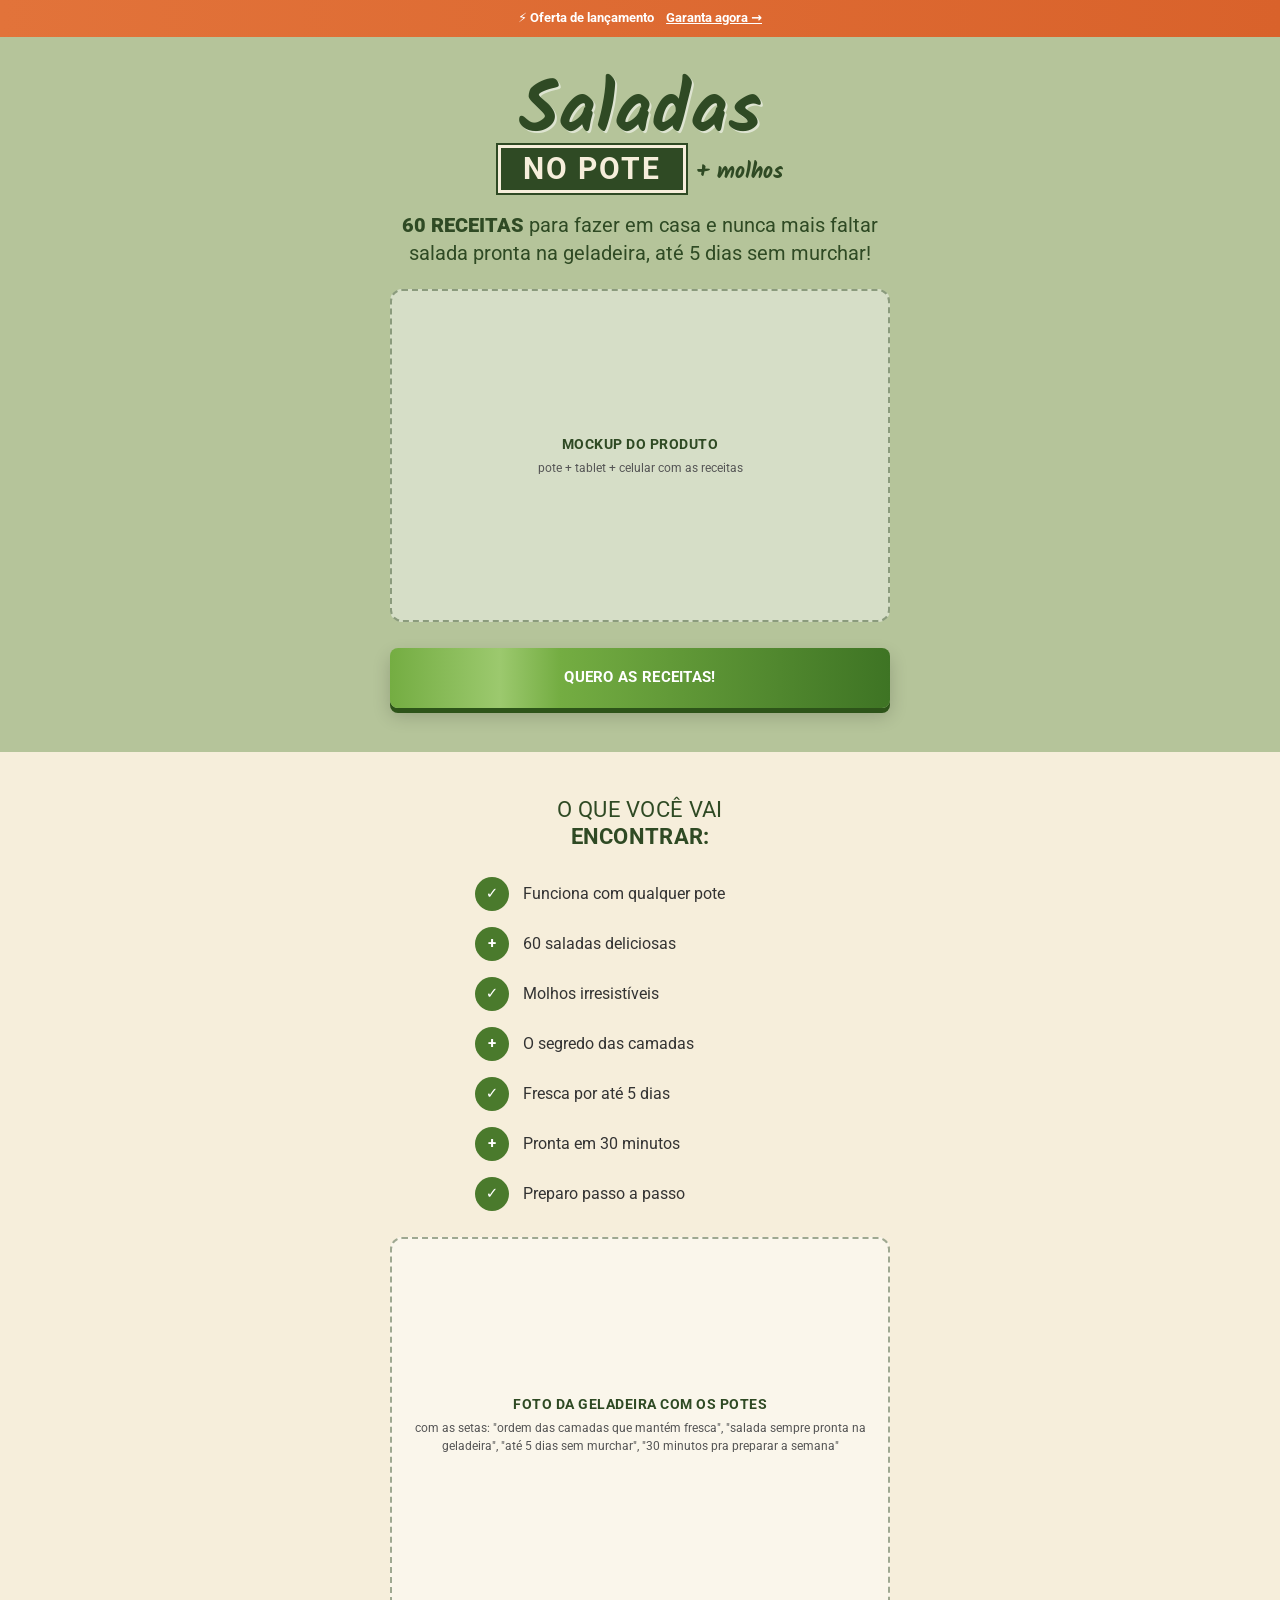
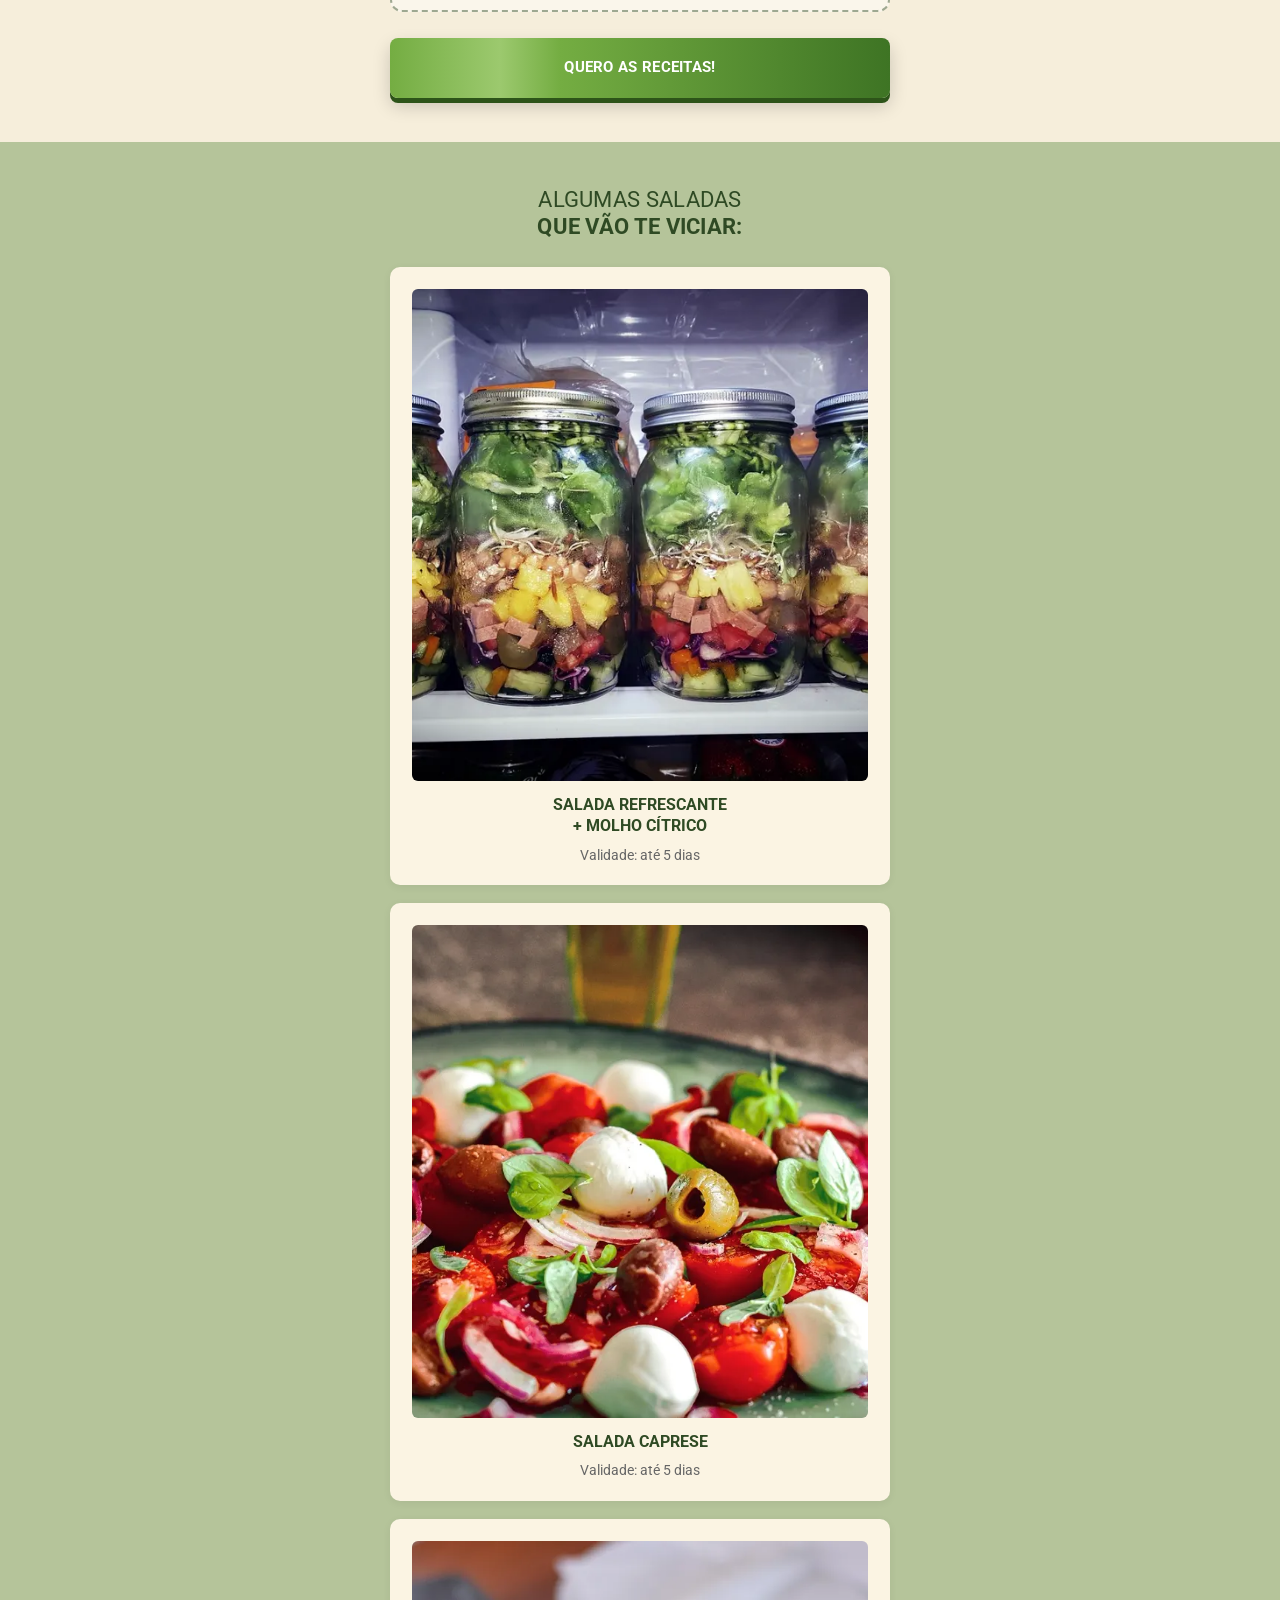
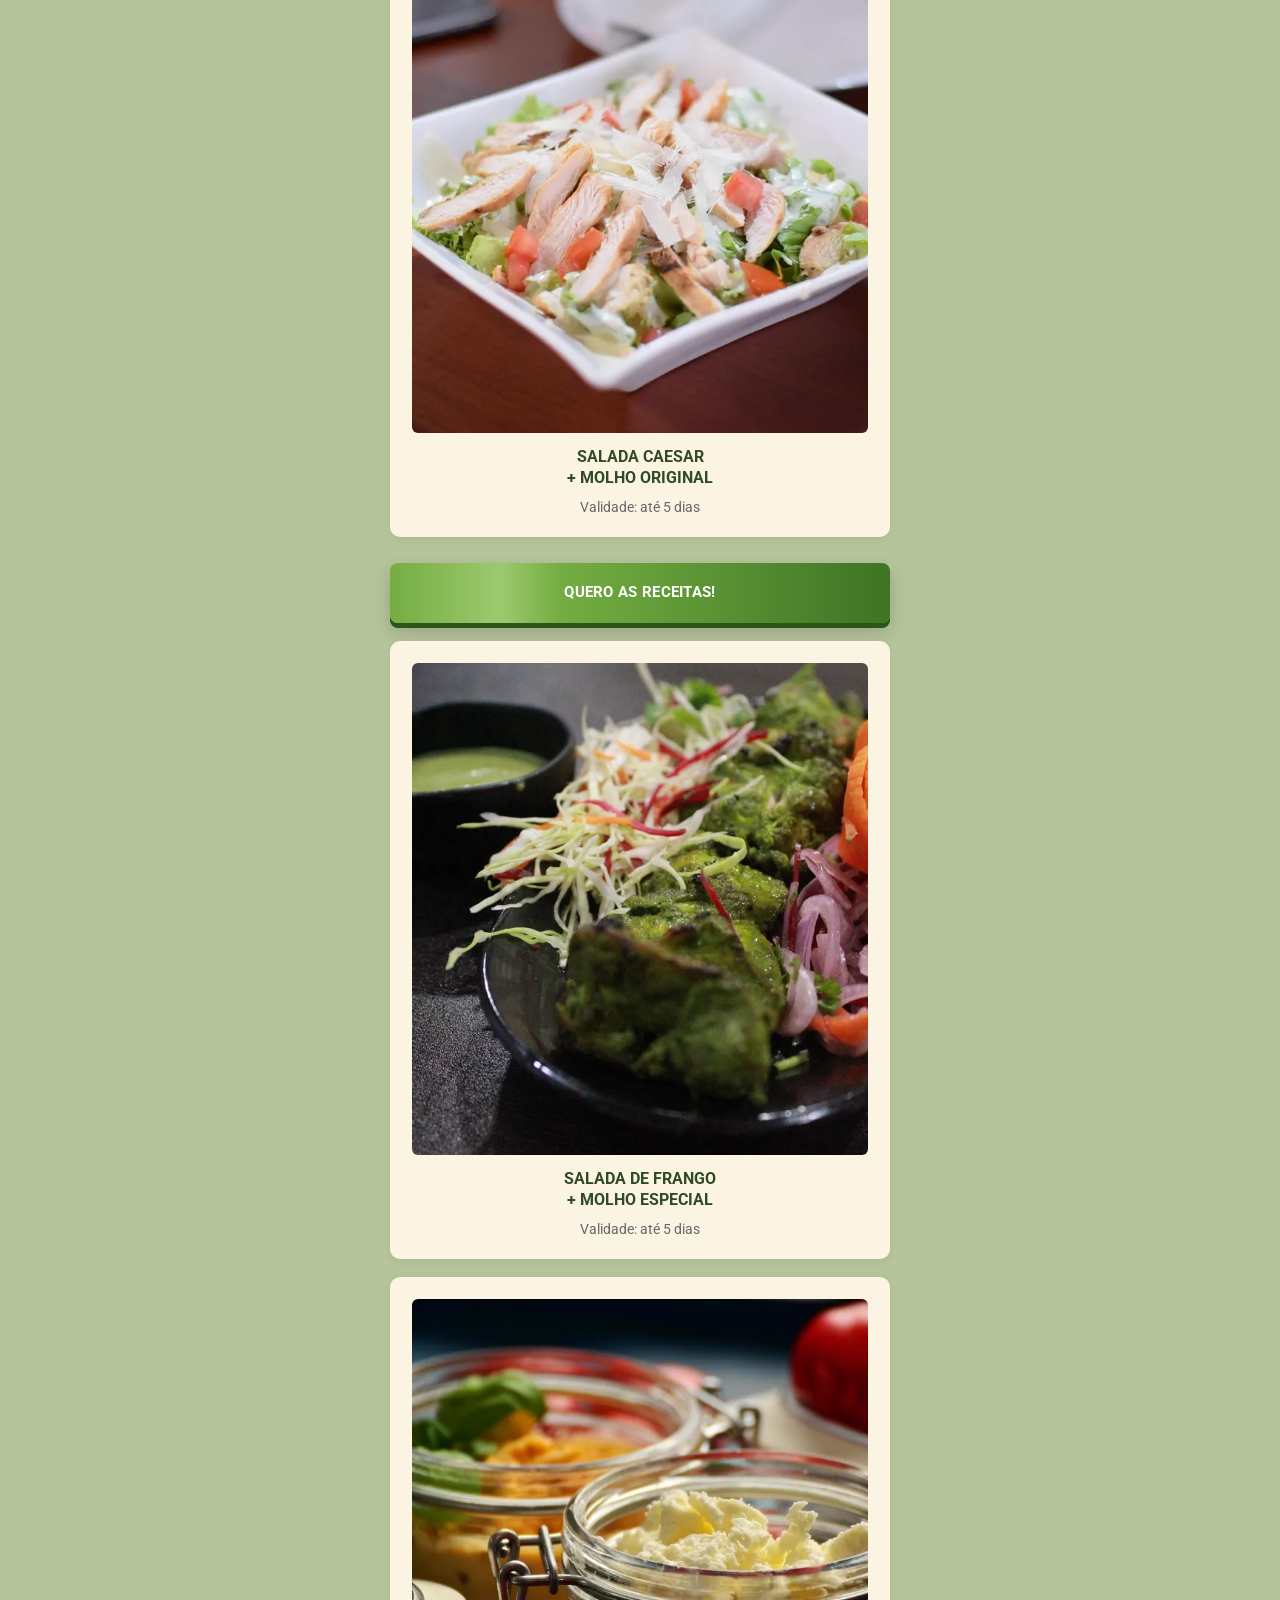
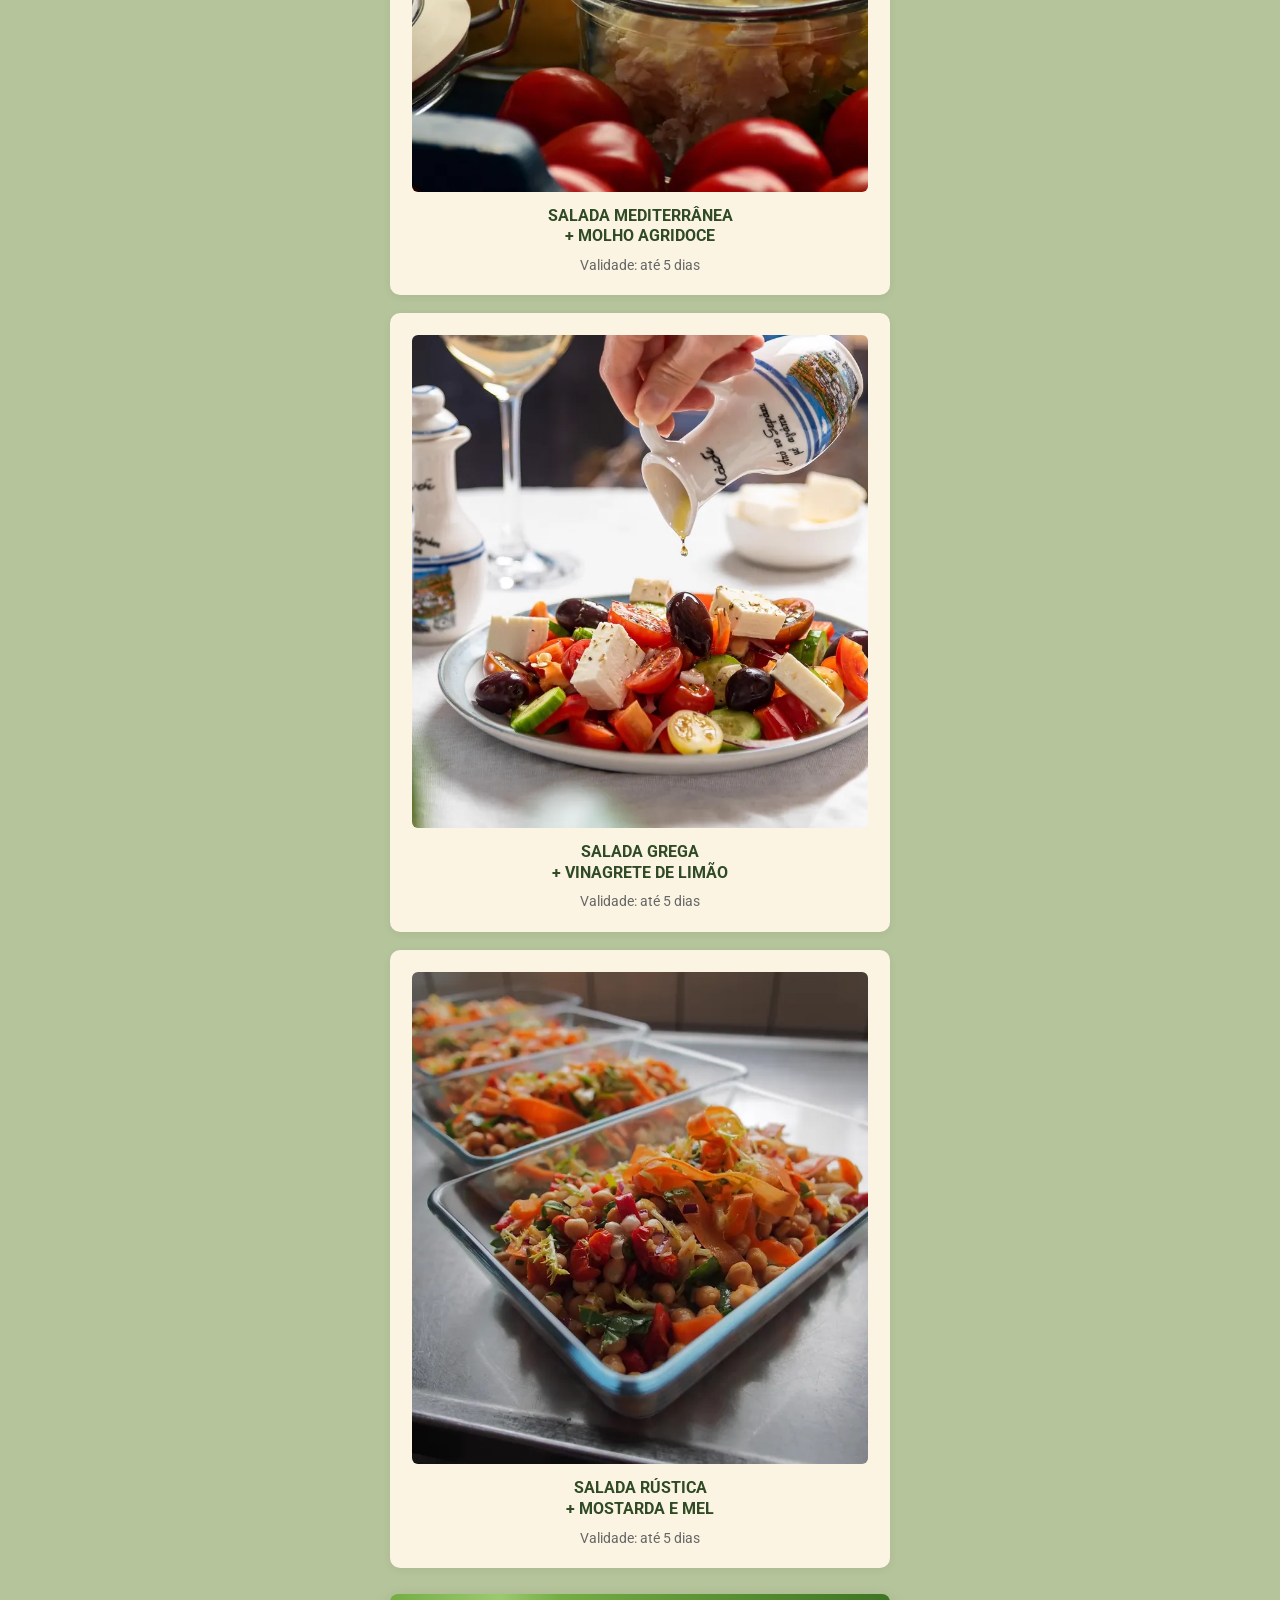
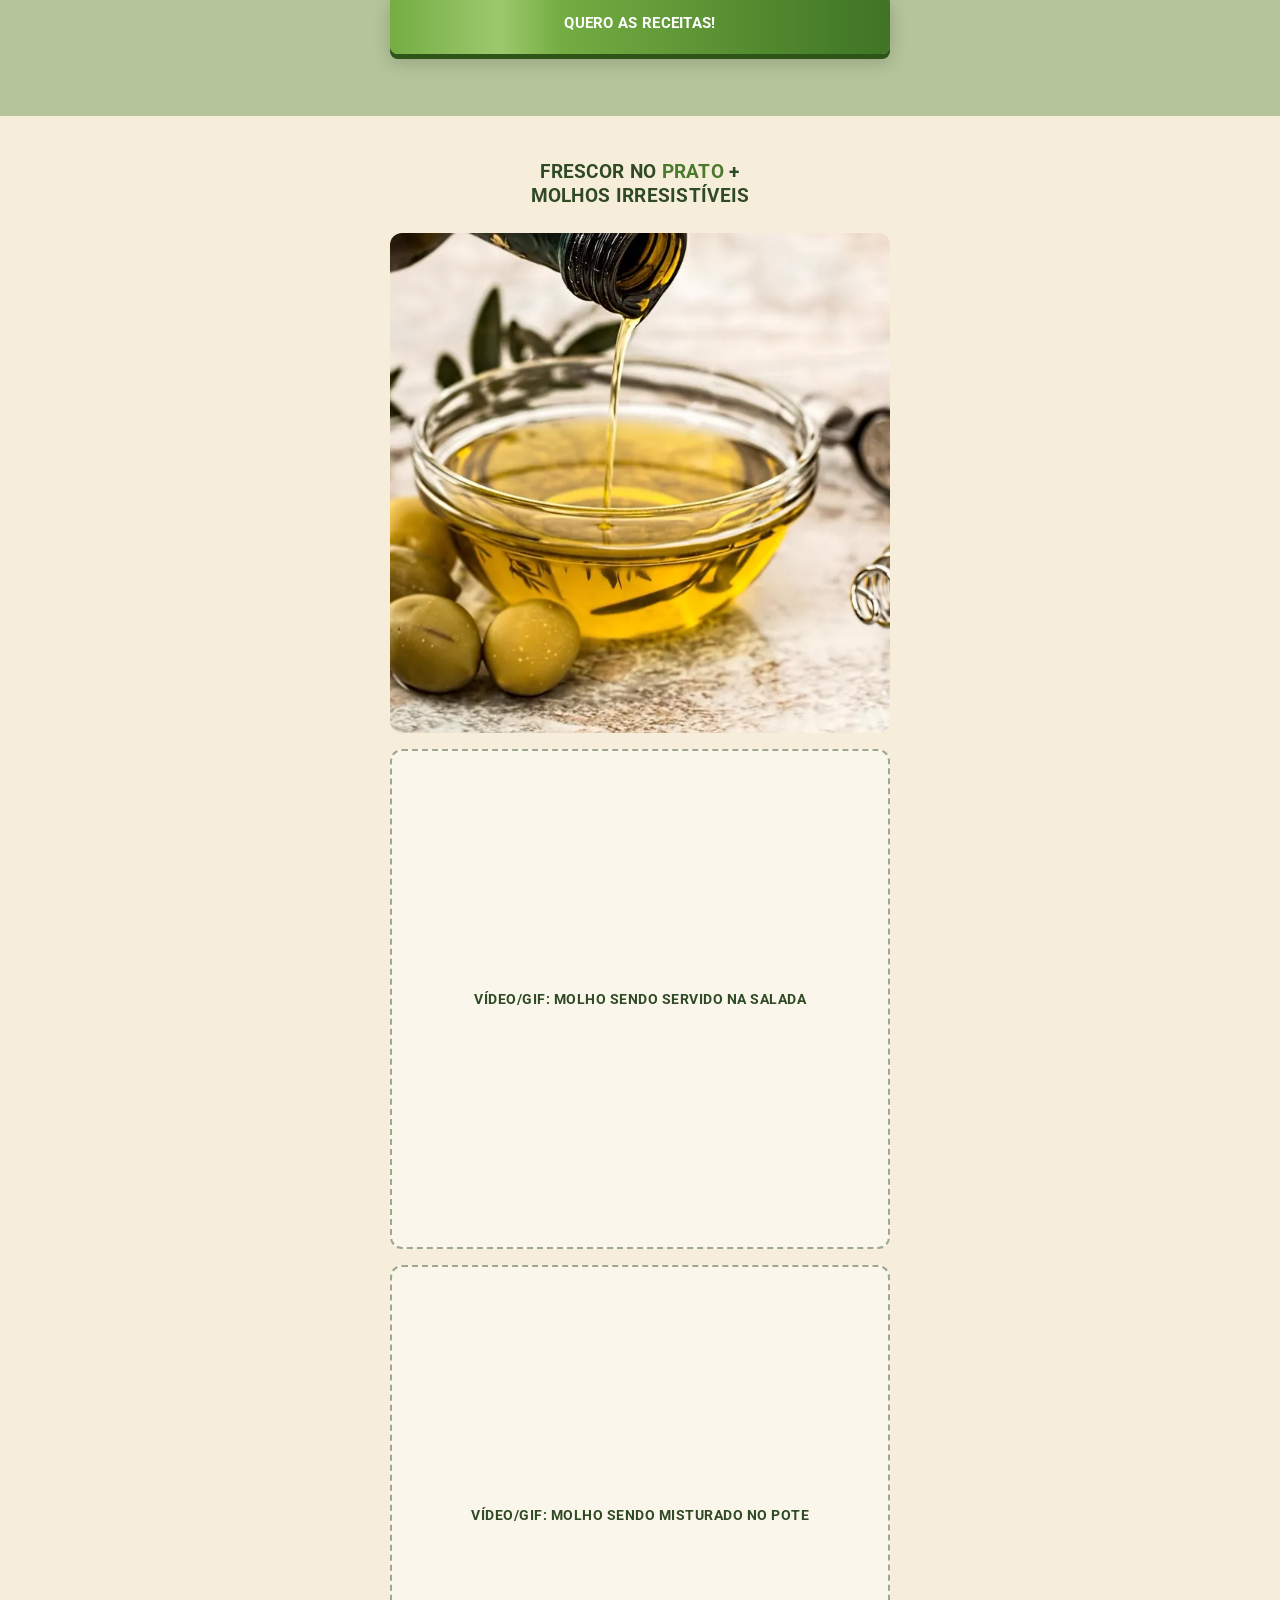
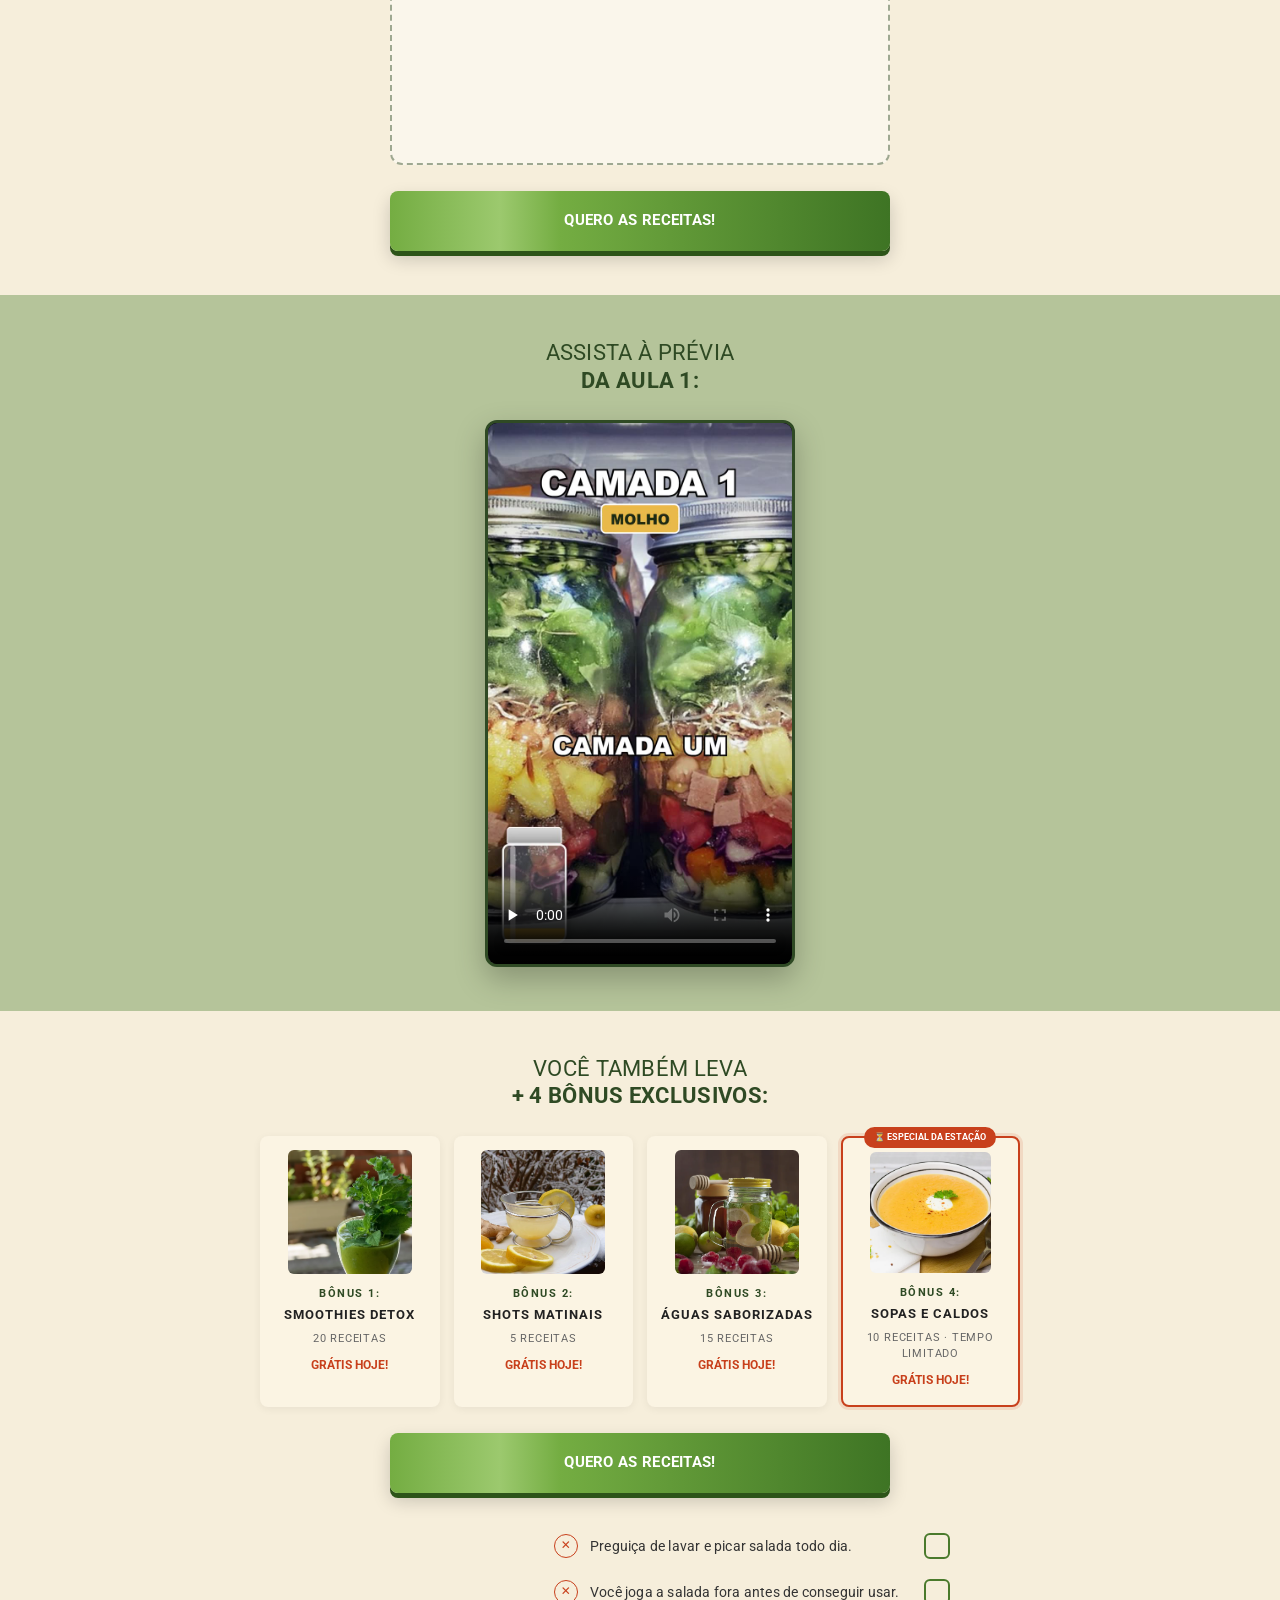
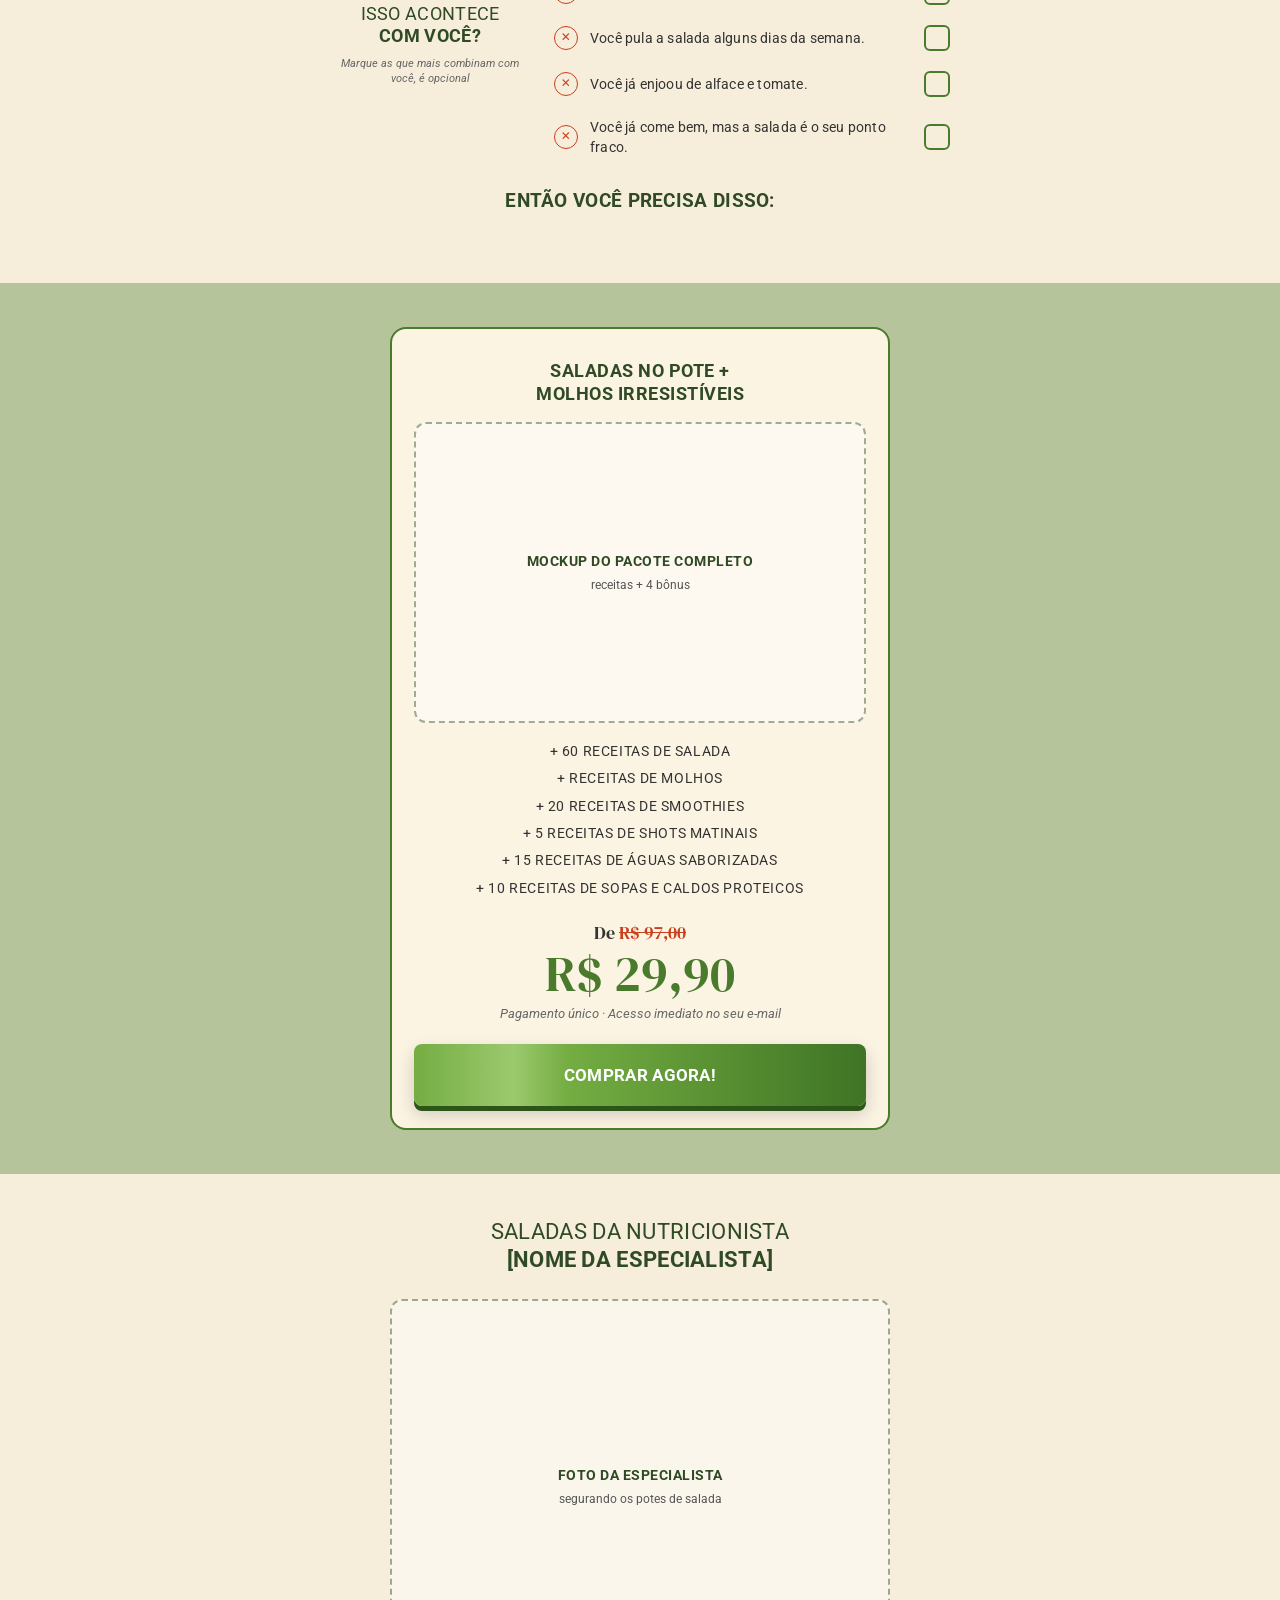
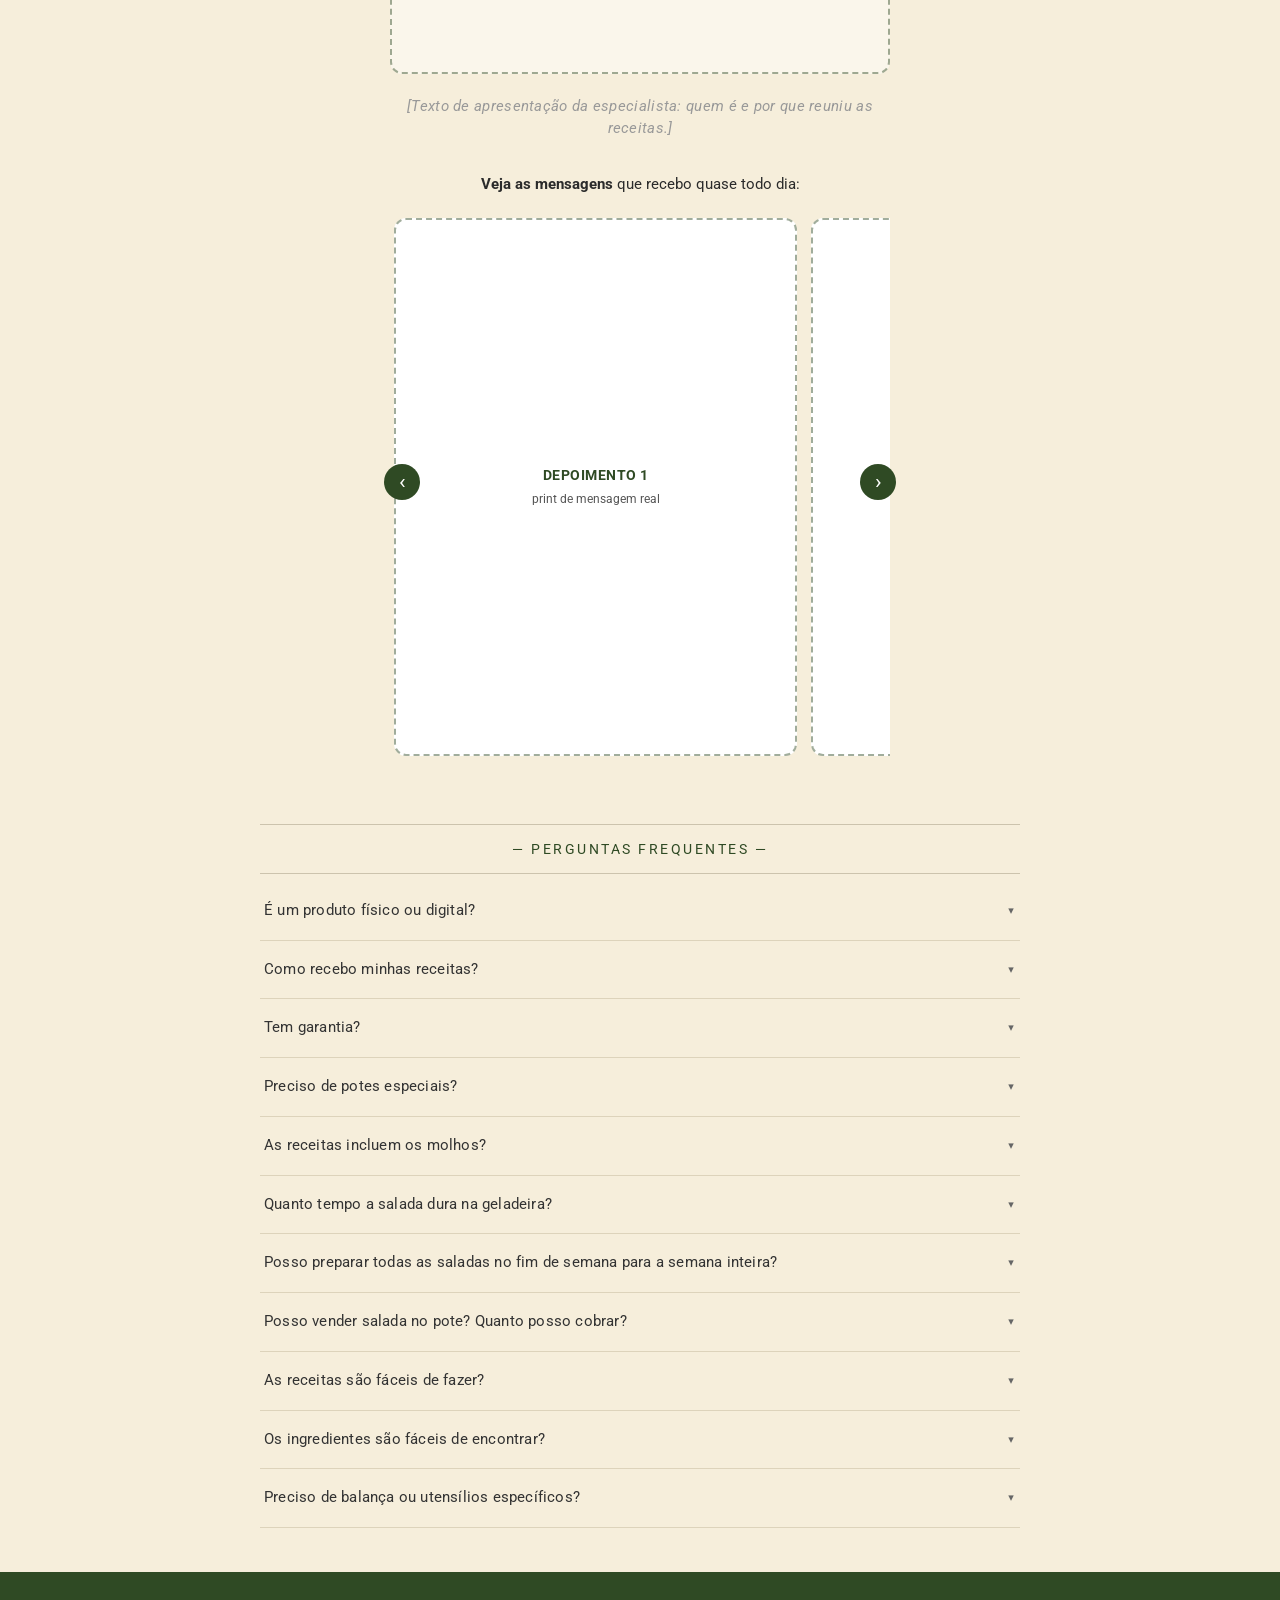
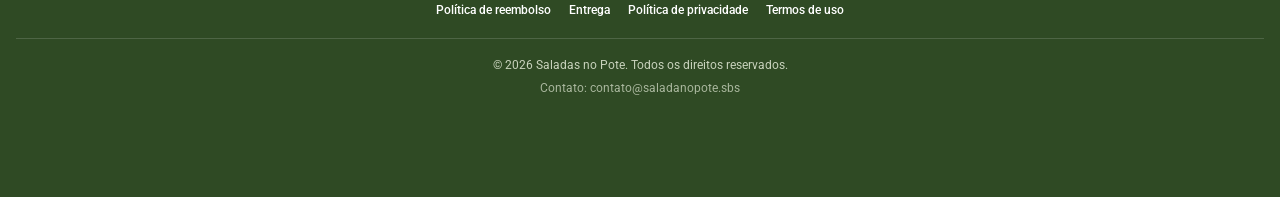
==== commit ea618452: "VSL do tutorial das camadas na seção da prévia Vídeo próprio (pote animado + narração) no lugar do e" ====
--- a/index.html
+++ b/index.html
@@ -91,7 +91,7 @@
   <div class="col">
     <h2 class="titulo">ASSISTA À PRÉVIA<b>DA AULA 1:</b></h2>
     <div class="video" id="vsl">
-      <div class="reservado reservado--video">VÍDEO (VSL)<br><small>vertical 9:16</small></div>
+      <video src="video/vsl.mp4" poster="img/vsl-capa.jpg" controls playsinline preload="none" width="720" height="1280"></video>
     </div>
   </div>
 </section>
--- a/style.css
+++ b/style.css
@@ -95,6 +95,7 @@
 /* Vídeo */
 .video { max-width: 310px; margin: 0 auto; border: 3px solid var(--verde); border-radius: 12px; overflow: hidden; box-shadow: 0 12px 30px rgba(0, 0, 0, .25); background: #000; }
 .video .reservado { border: 0; border-radius: 0; background: #e9ecdf; }
+.video video { display: block; width: 100%; height: auto; aspect-ratio: 9/16; background: #000; }
 
 /* Bônus */
 .bonus { display: grid; grid-template-columns: repeat(4, 1fr); gap: 14px; }
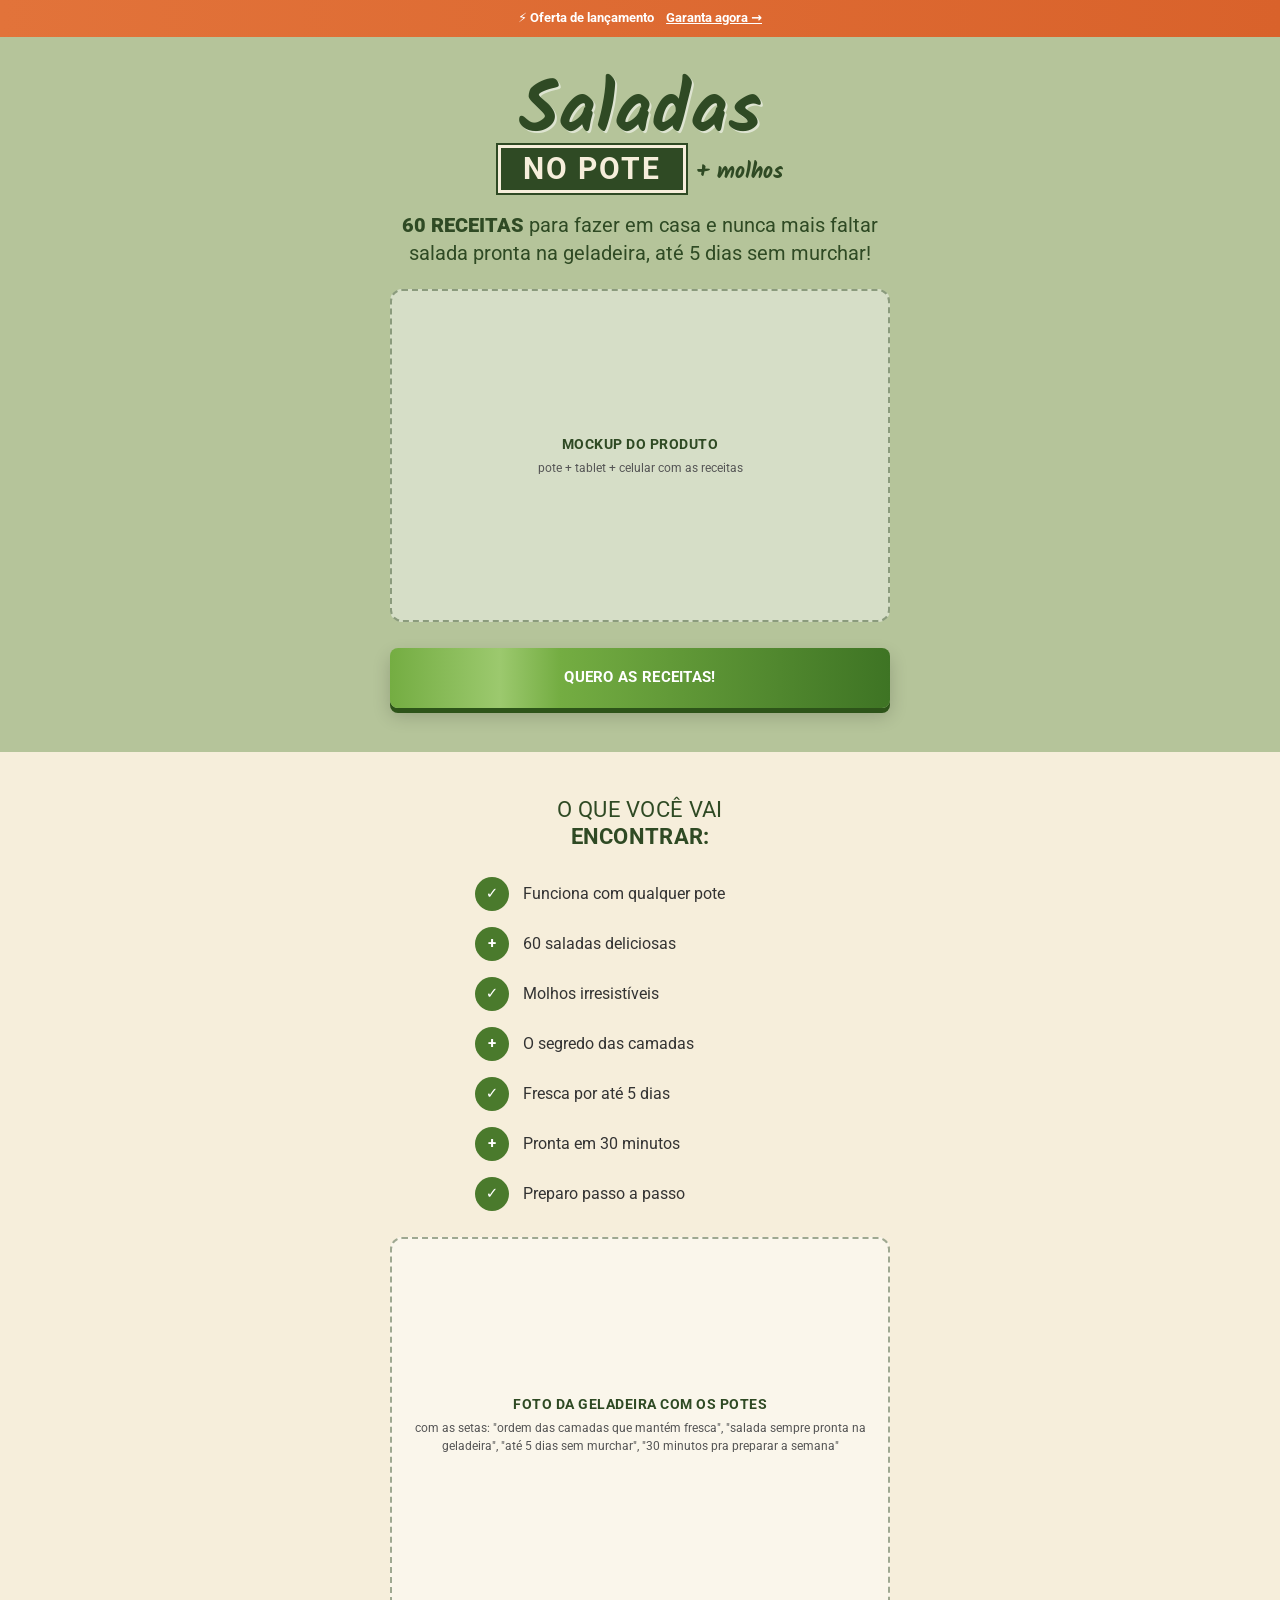
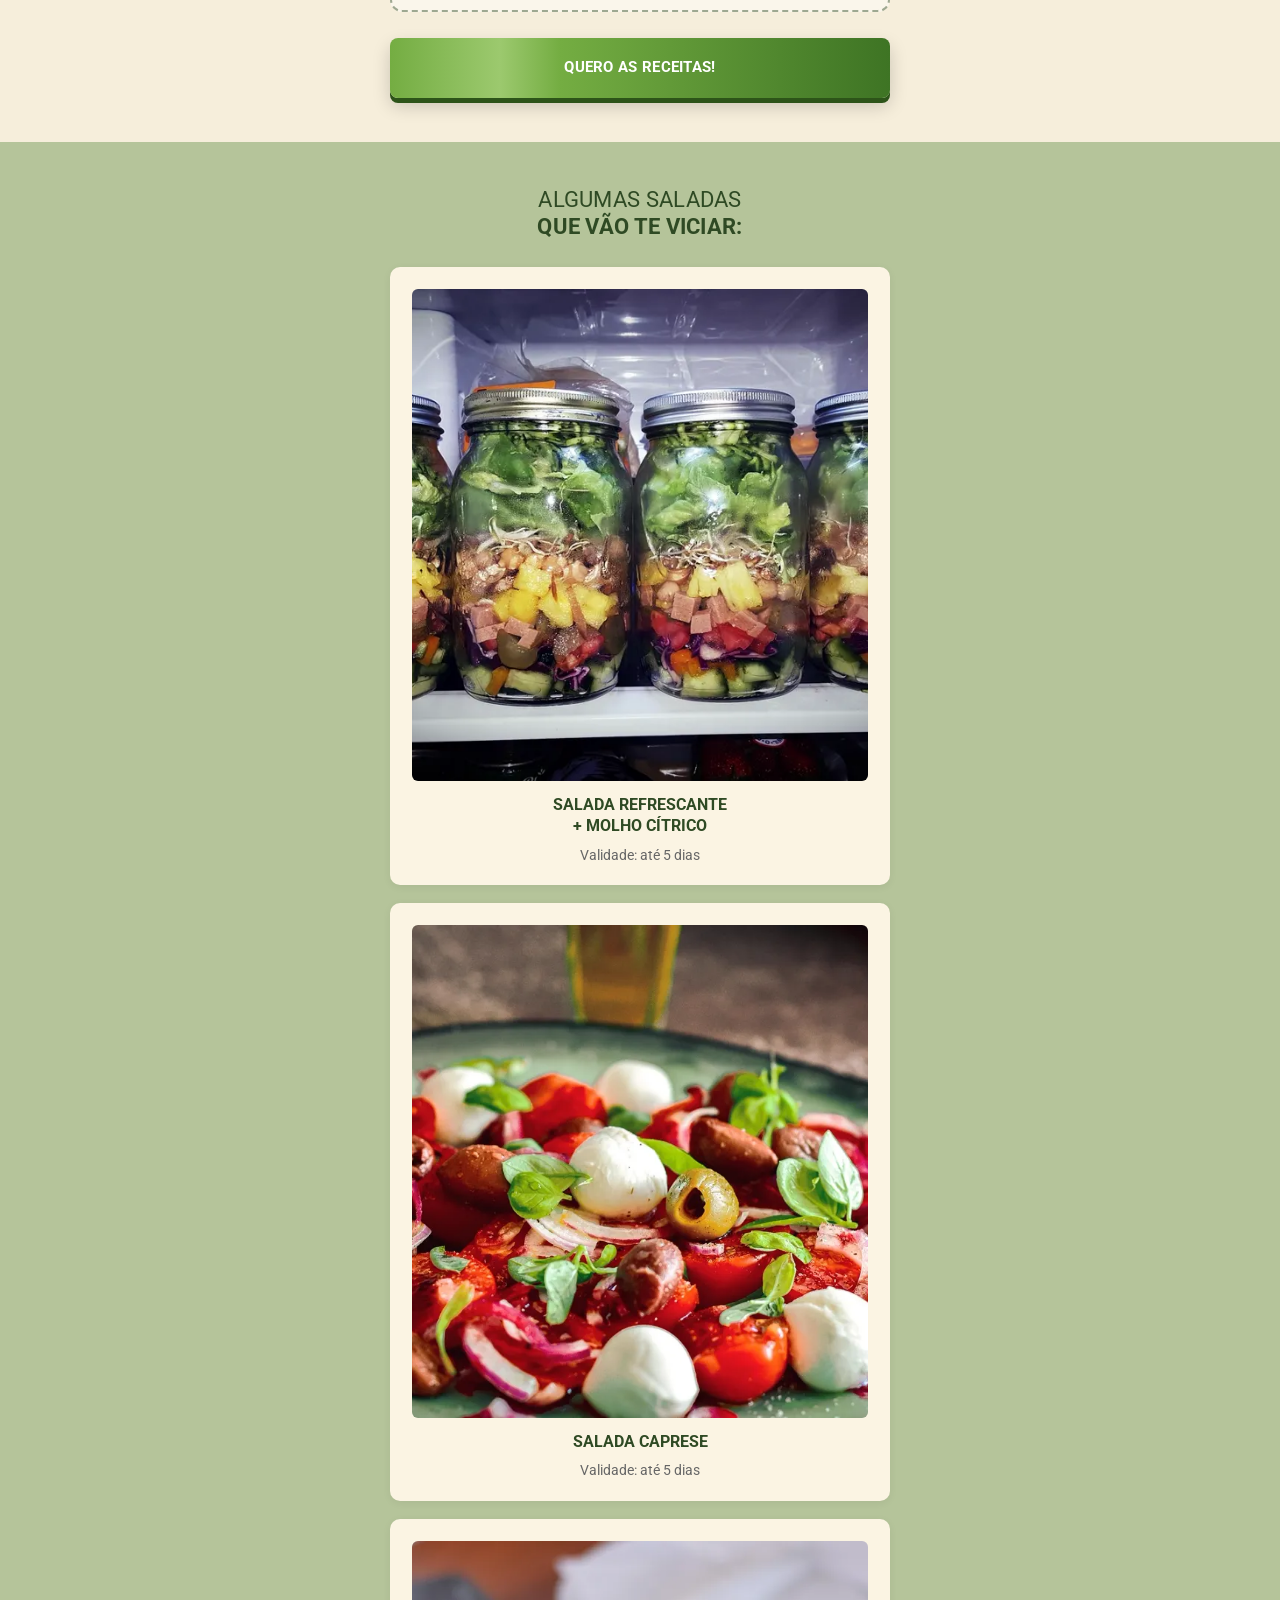
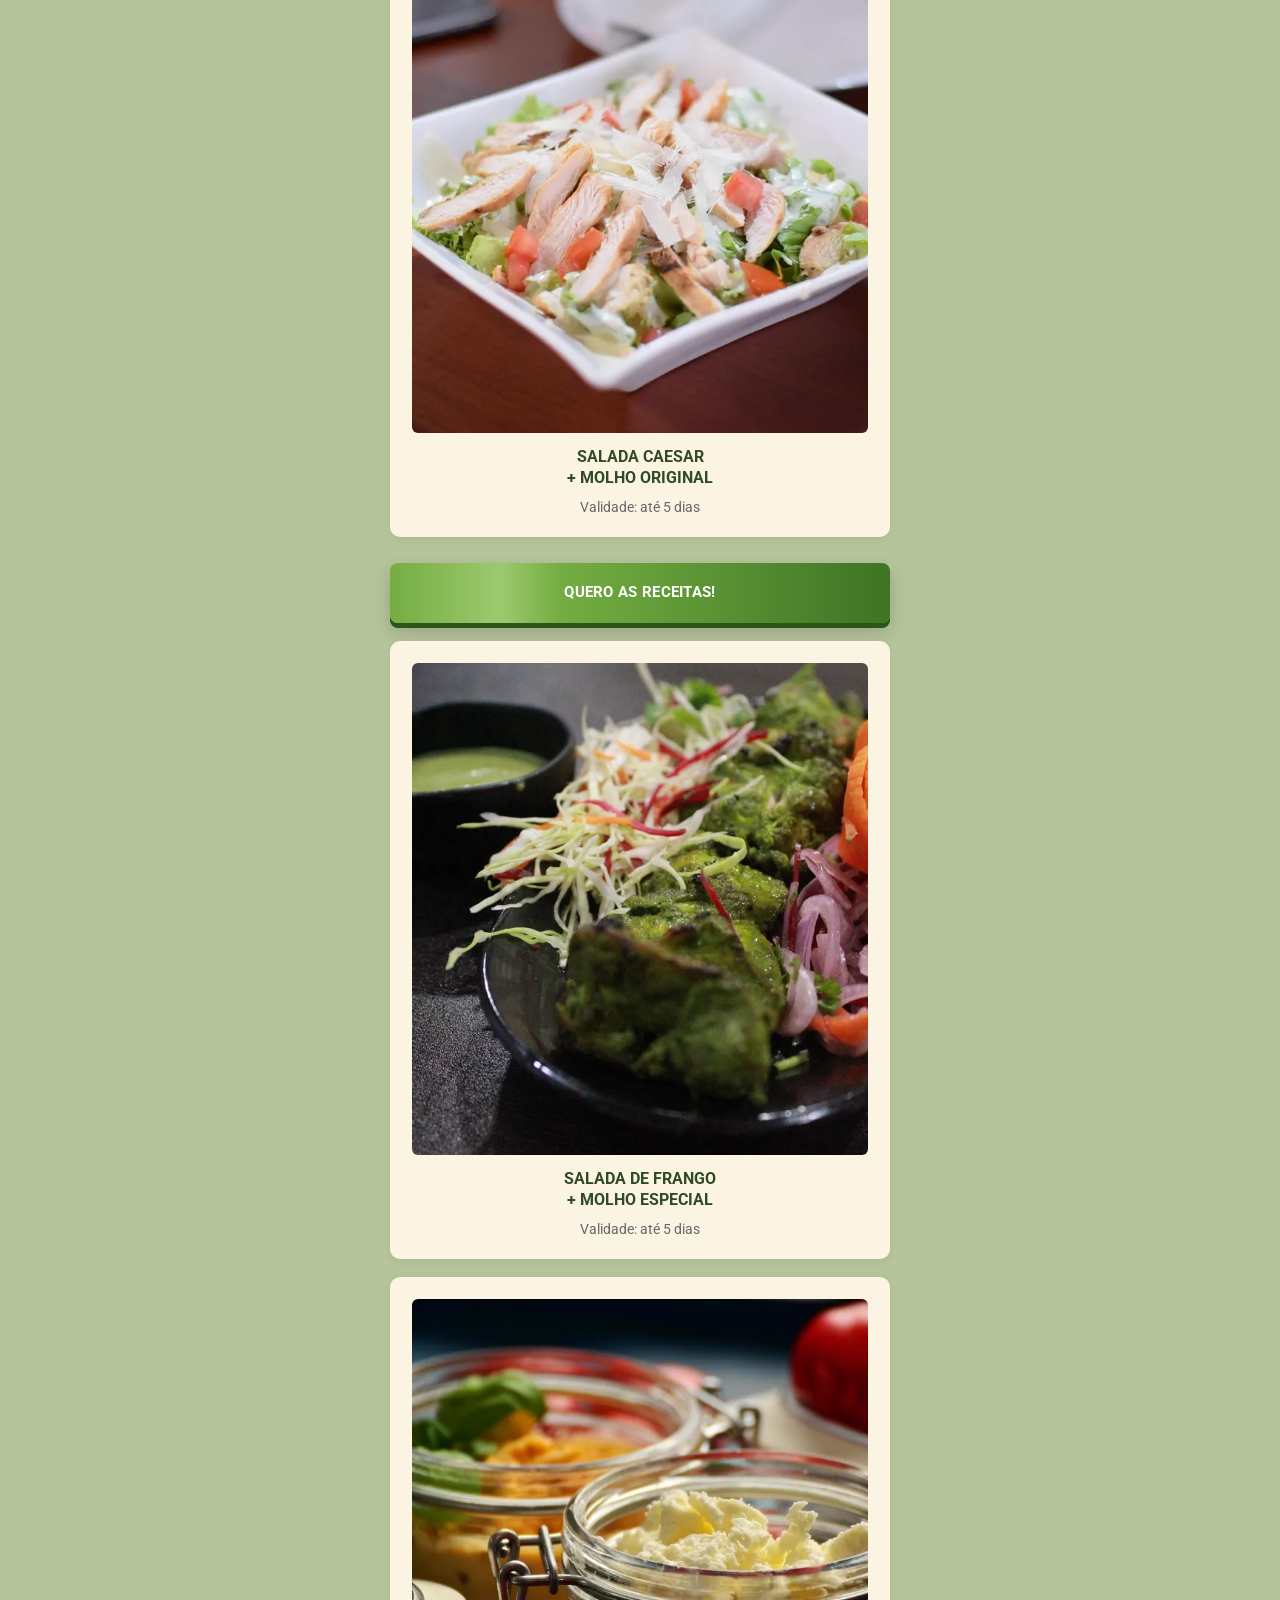
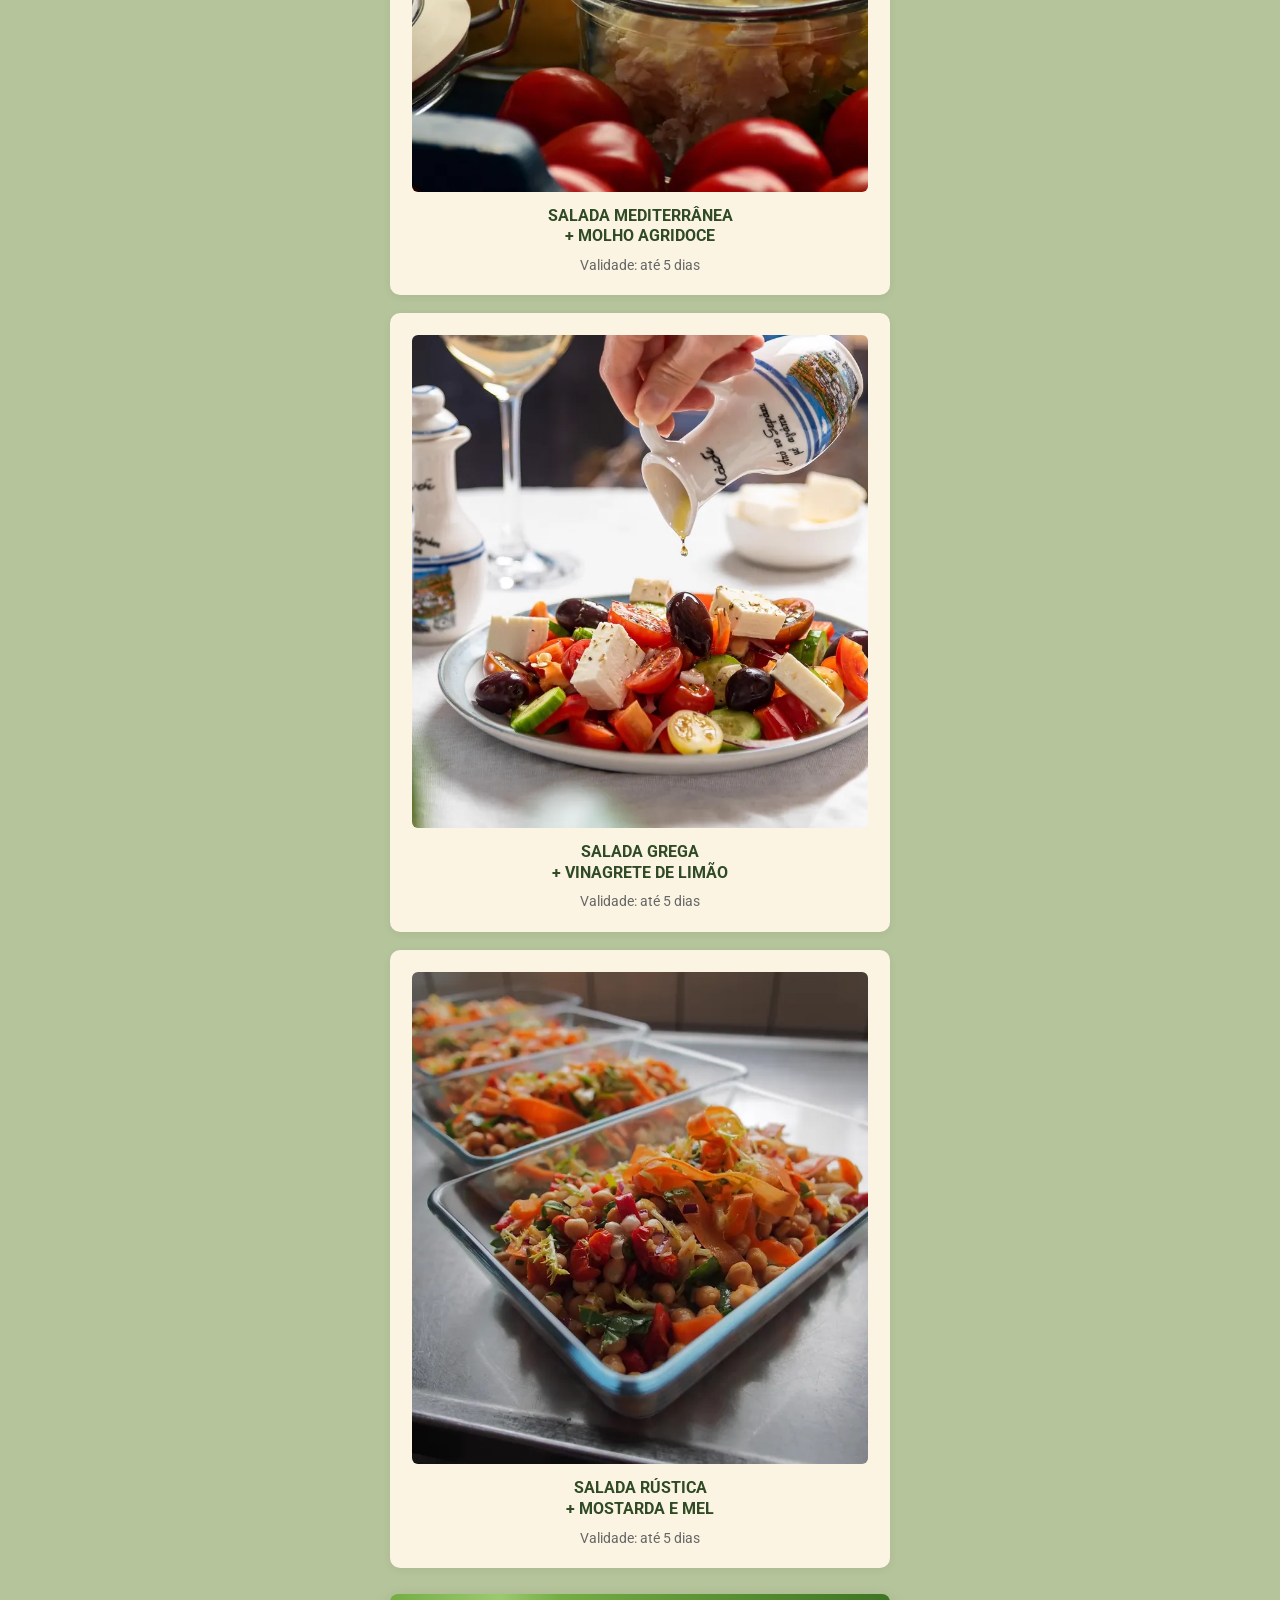
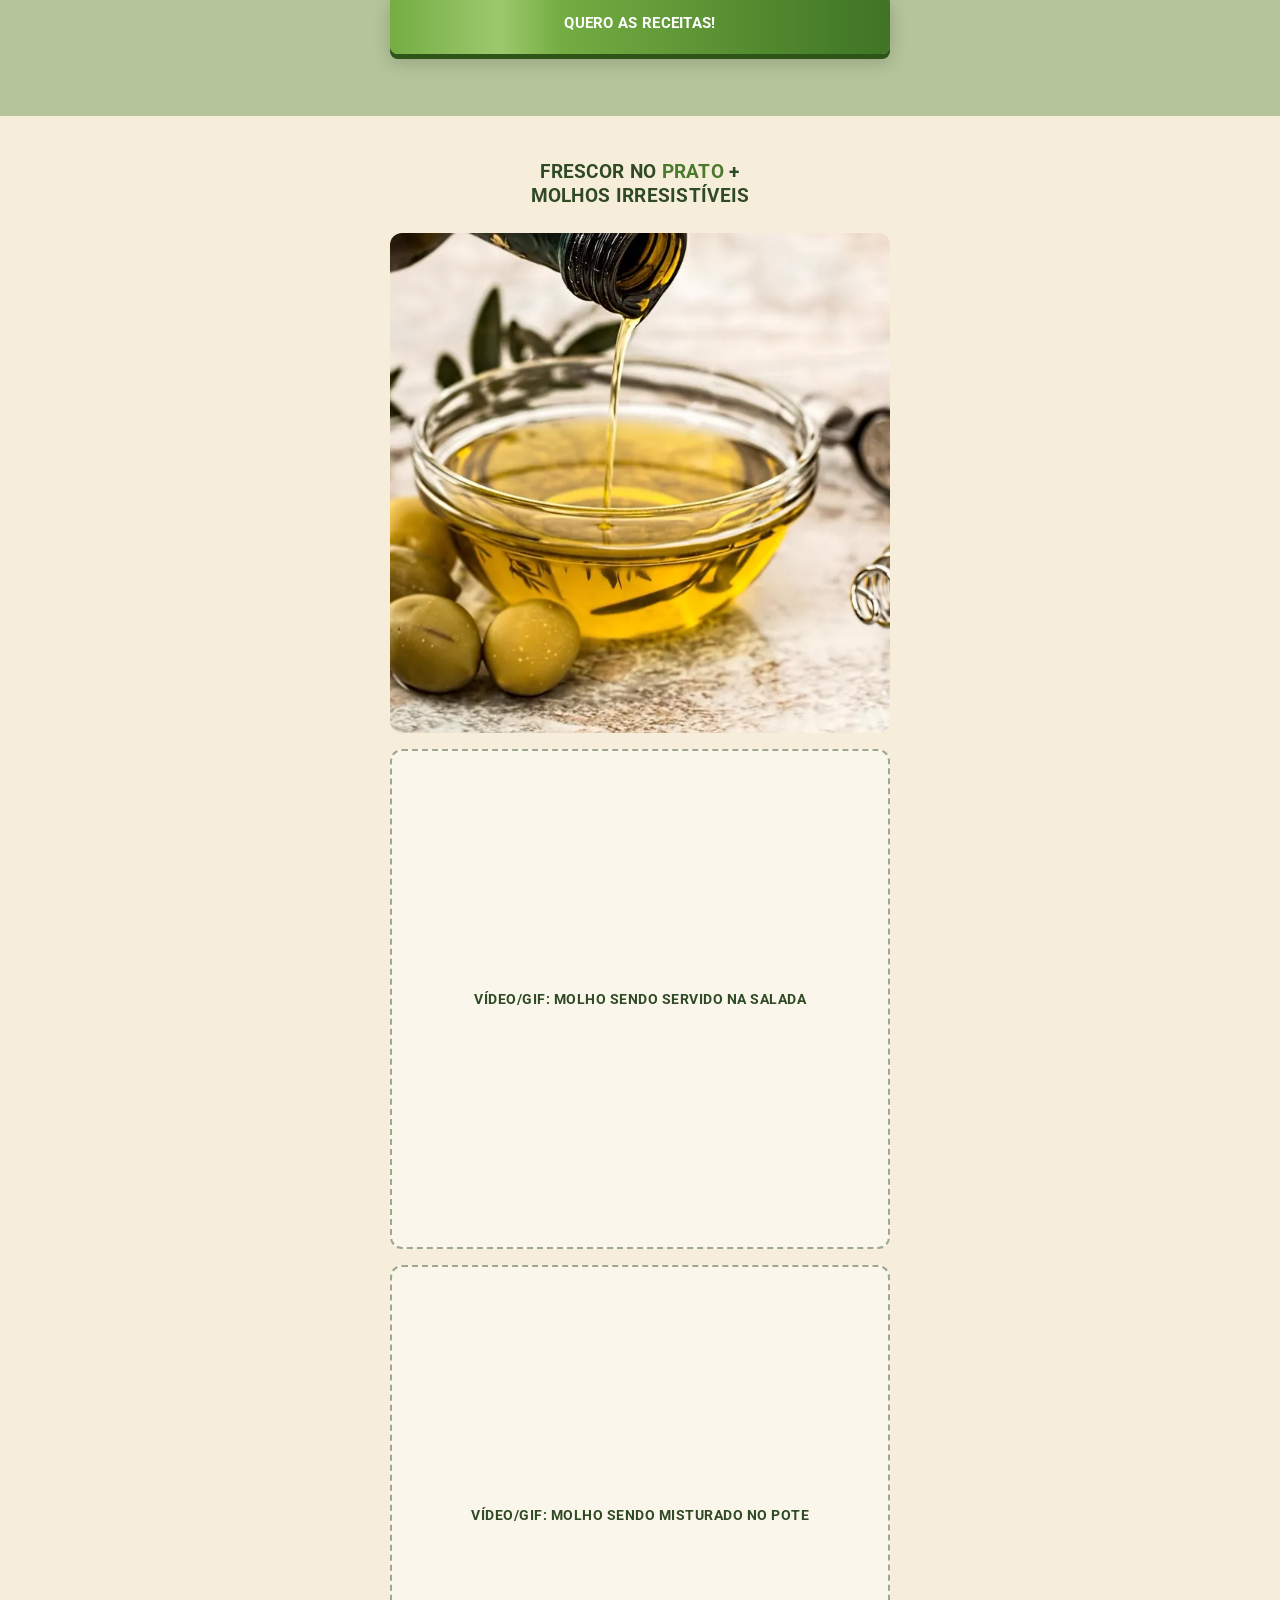
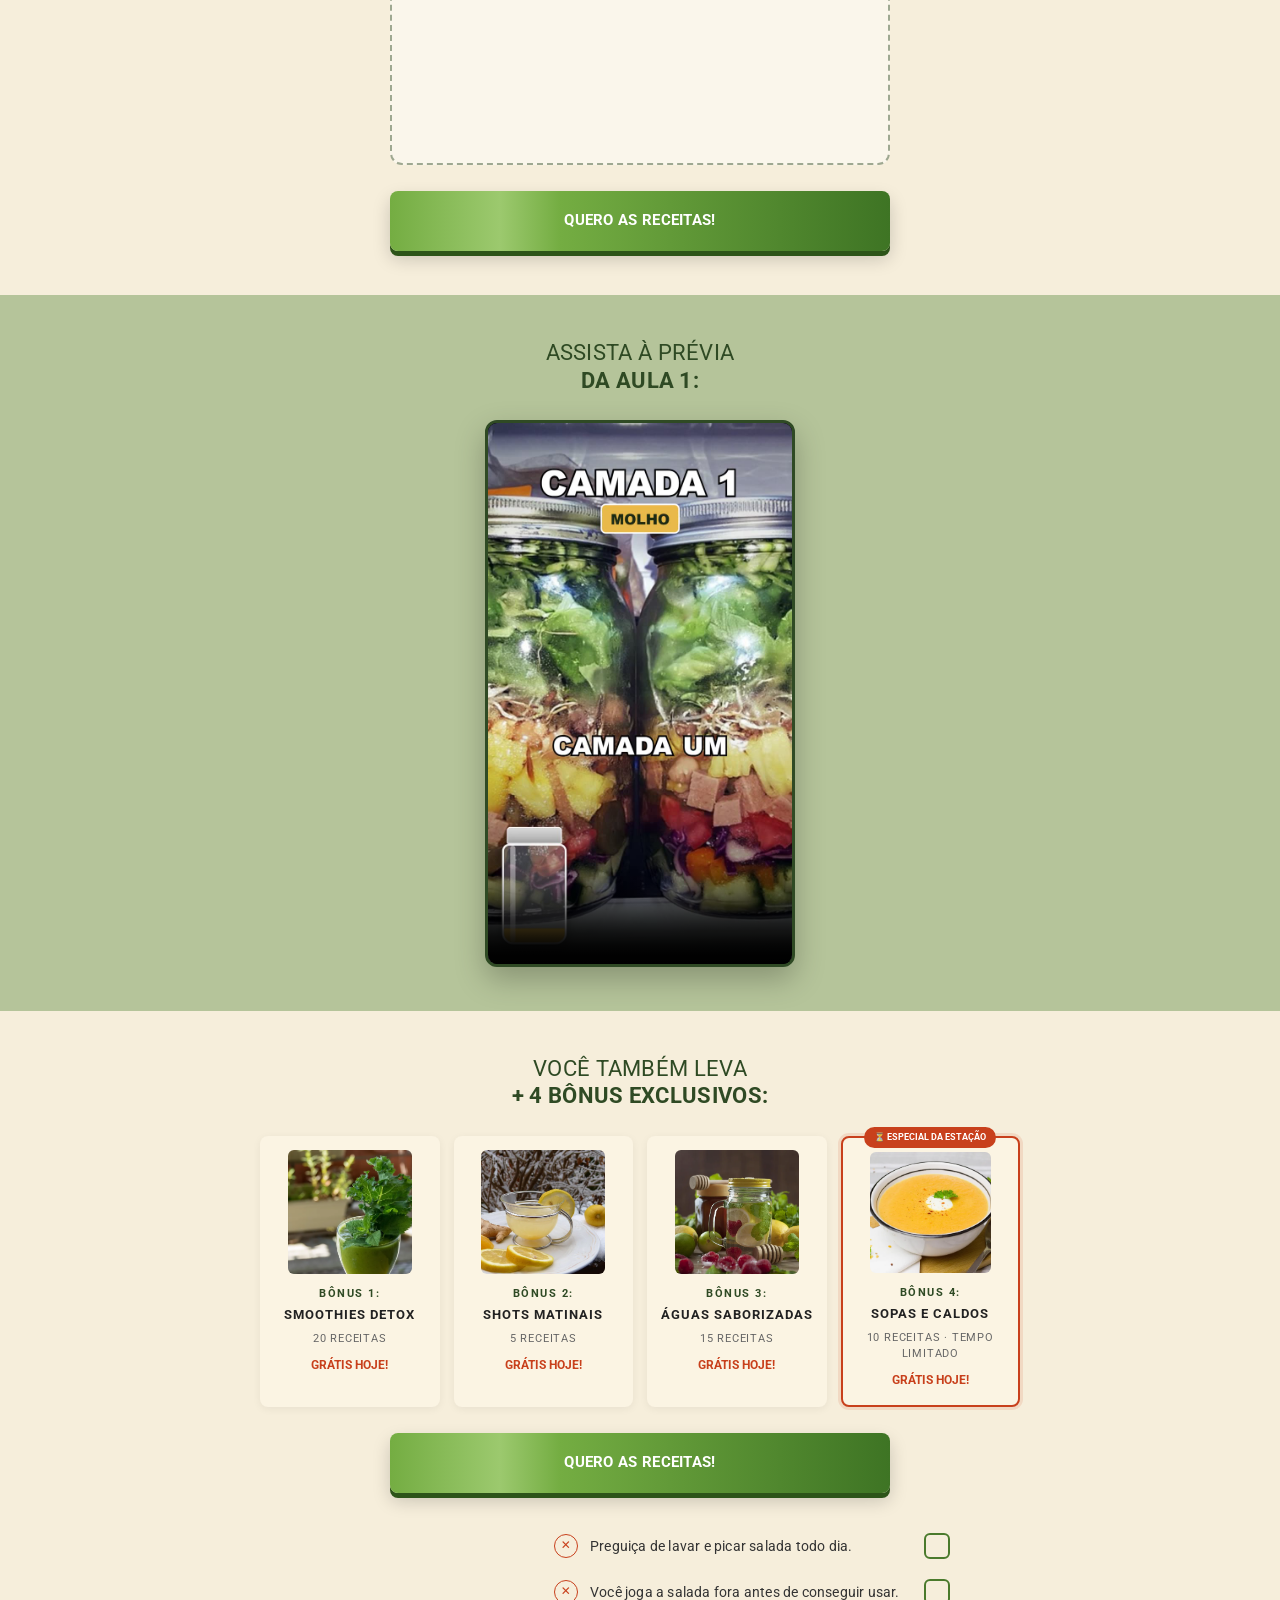
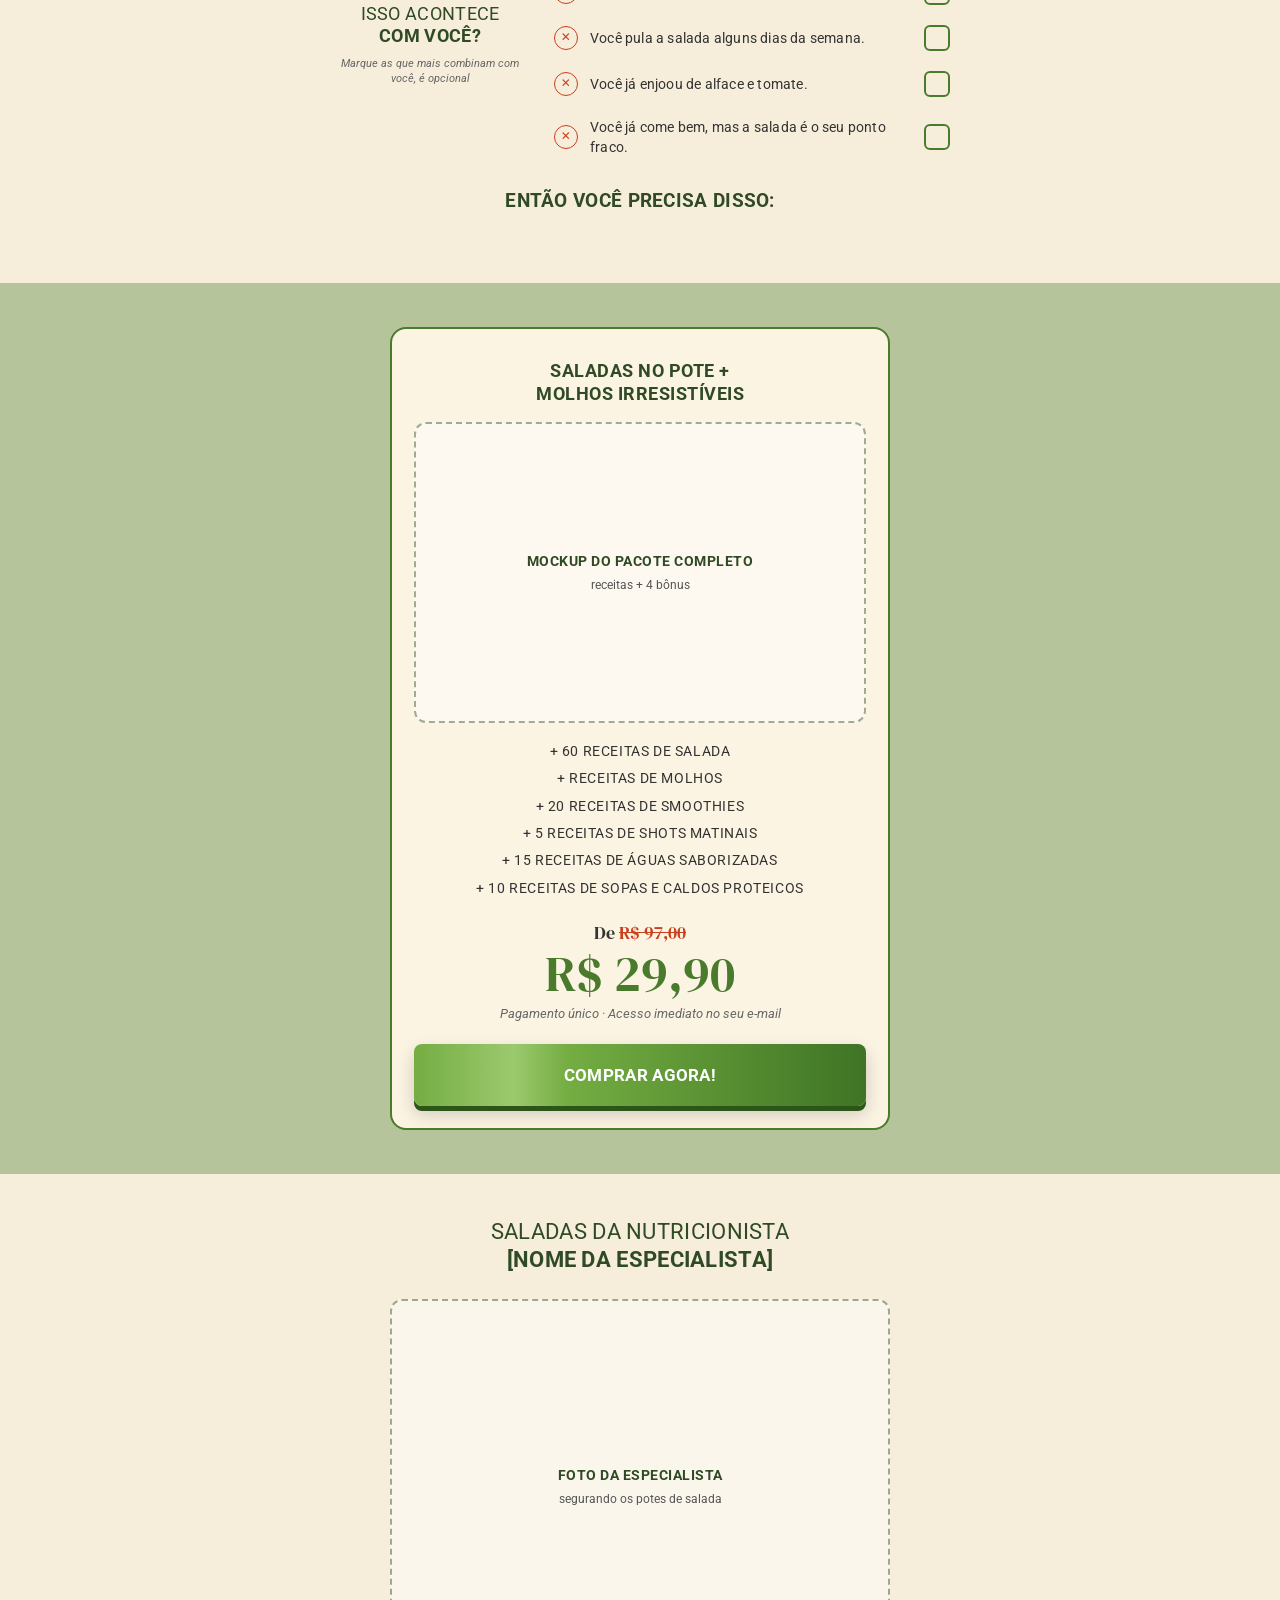
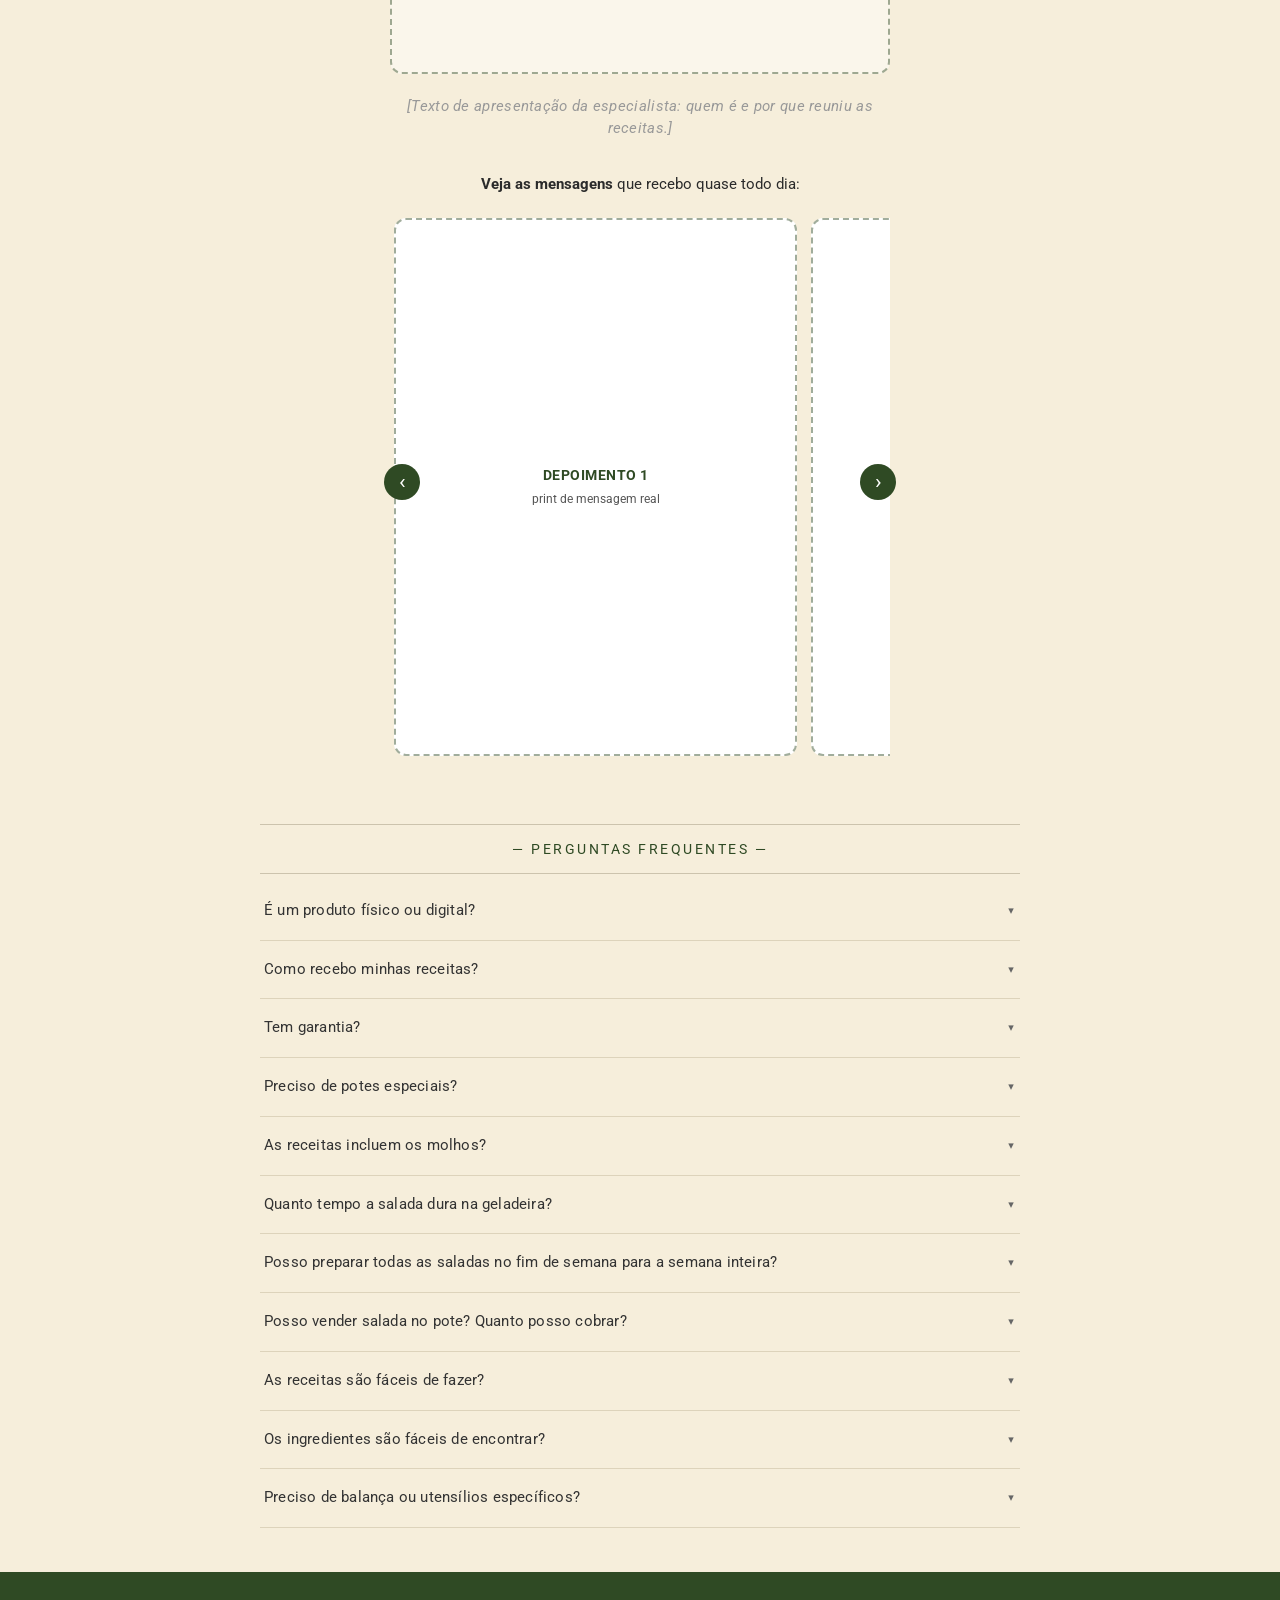
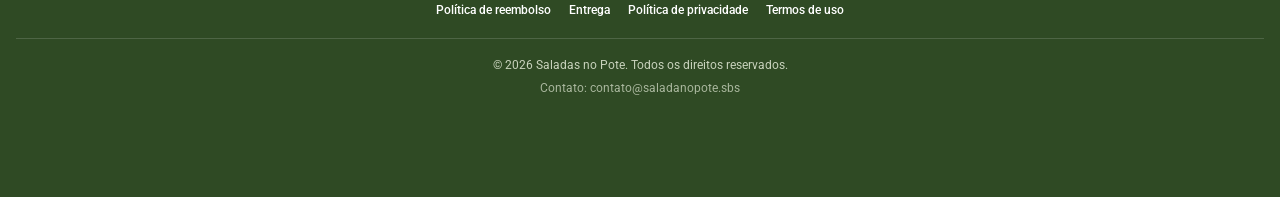
==== commit 89e4588f: "Scripts da Utmify: captura de UTMs e pixel pelo config Mesmo esquema do Buttercream. Quando o utmify" ====
--- a/index.html
+++ b/index.html
@@ -15,6 +15,25 @@
 <link href="https://fonts.googleapis.com/css2?family=Roboto:wght@400;500;700;900&family=Kalam:wght@700&family=DM+Serif+Display&display=swap" rel="stylesheet">
 <link rel="stylesheet" href="style.css">
 <script src="config.js"></script>
+
+<!-- Utmify 1: captura de UTMs (repassa para os links do checkout) -->
+<script src="https://cdn.utmify.com.br/scripts/utms/latest.js" data-utmify-prevent-xcod-sck data-utmify-prevent-subids async defer></script>
+
+<!-- Utmify 2: pixel. O ID vem do config.js; carrega depois da página para não atrasar a primeira tela -->
+<script>
+(function () {
+  var C = window.SP_CONFIG || {};
+  if (!C.utmifyPixelId) return;
+  window.pixelId = C.utmifyPixelId;
+  function carregar() {
+    var s = document.createElement('script');
+    s.async = true; s.defer = true;
+    s.src = 'https://cdn.utmify.com.br/scripts/pixel/pixel.js';
+    document.head.appendChild(s);
+  }
+  if (document.readyState === 'complete') carregar(); else window.addEventListener('load', carregar);
+})();
+</script>
 </head>
 <body>
 
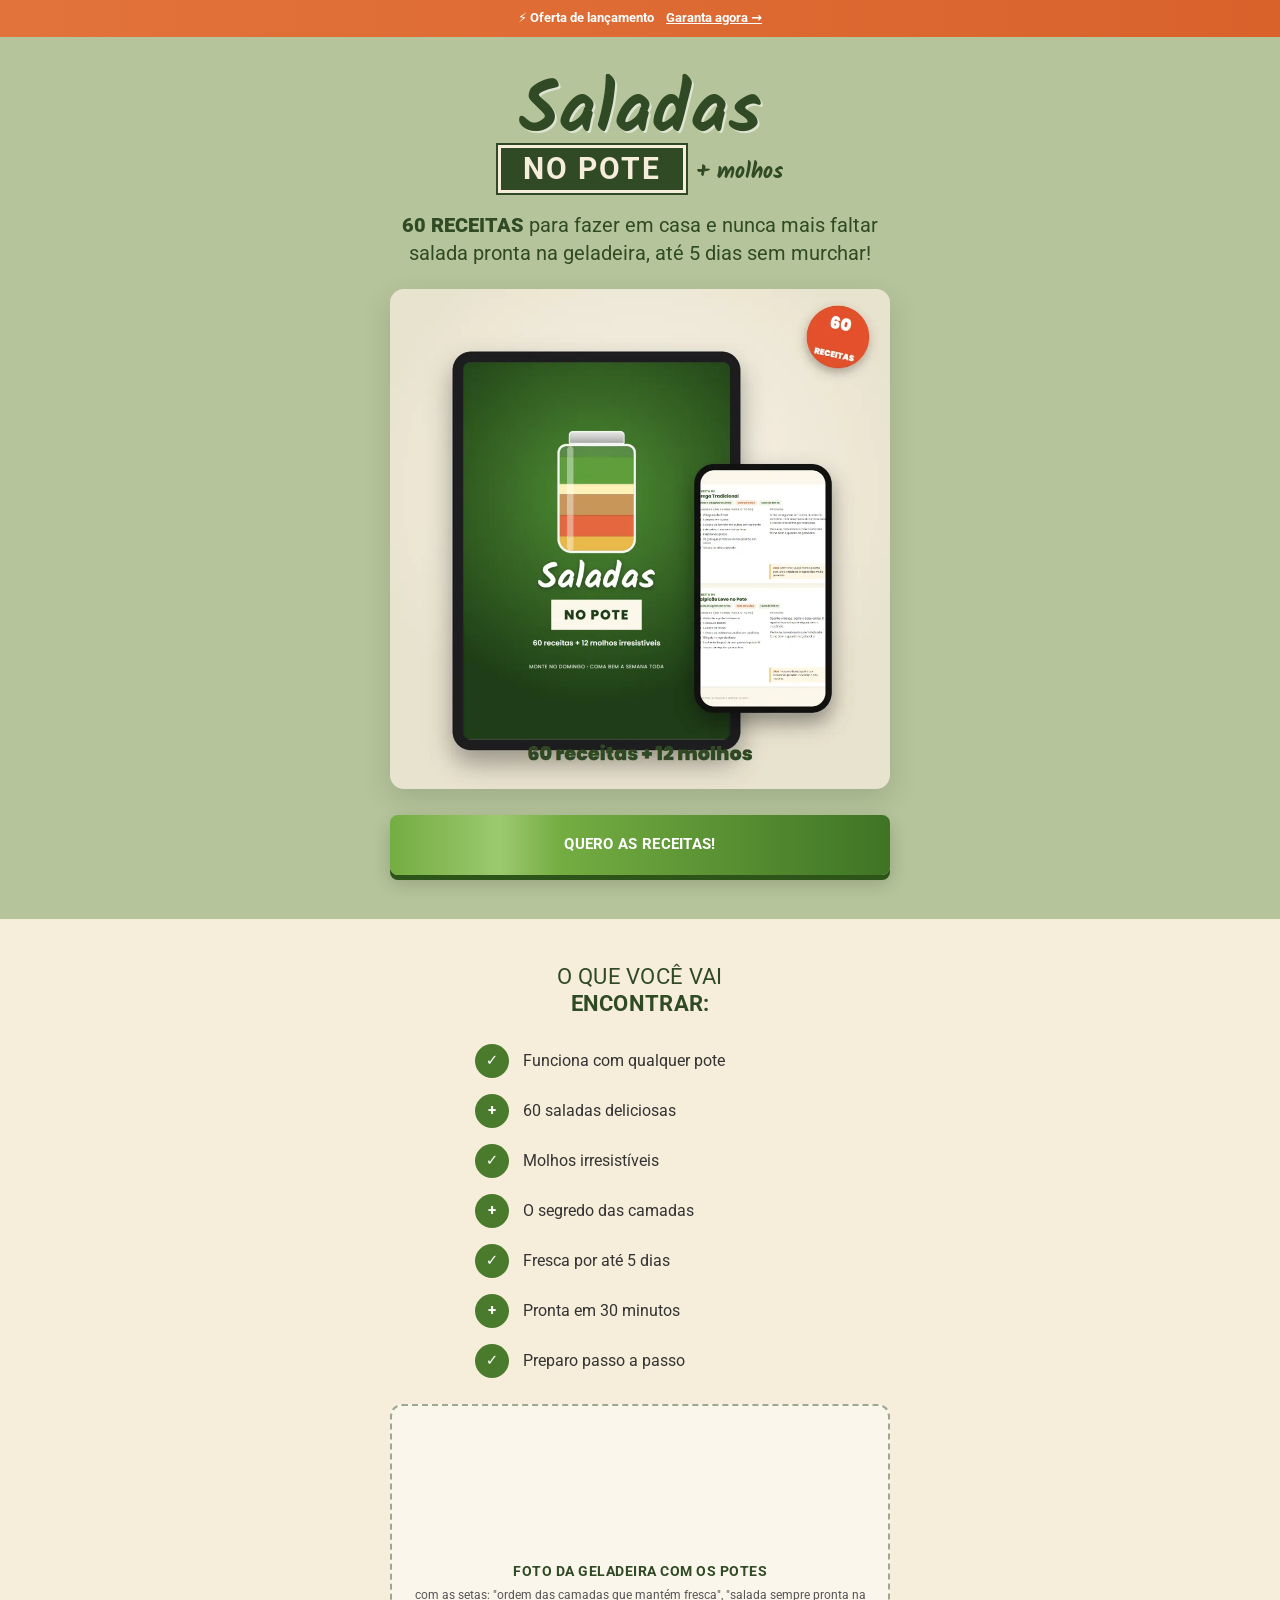
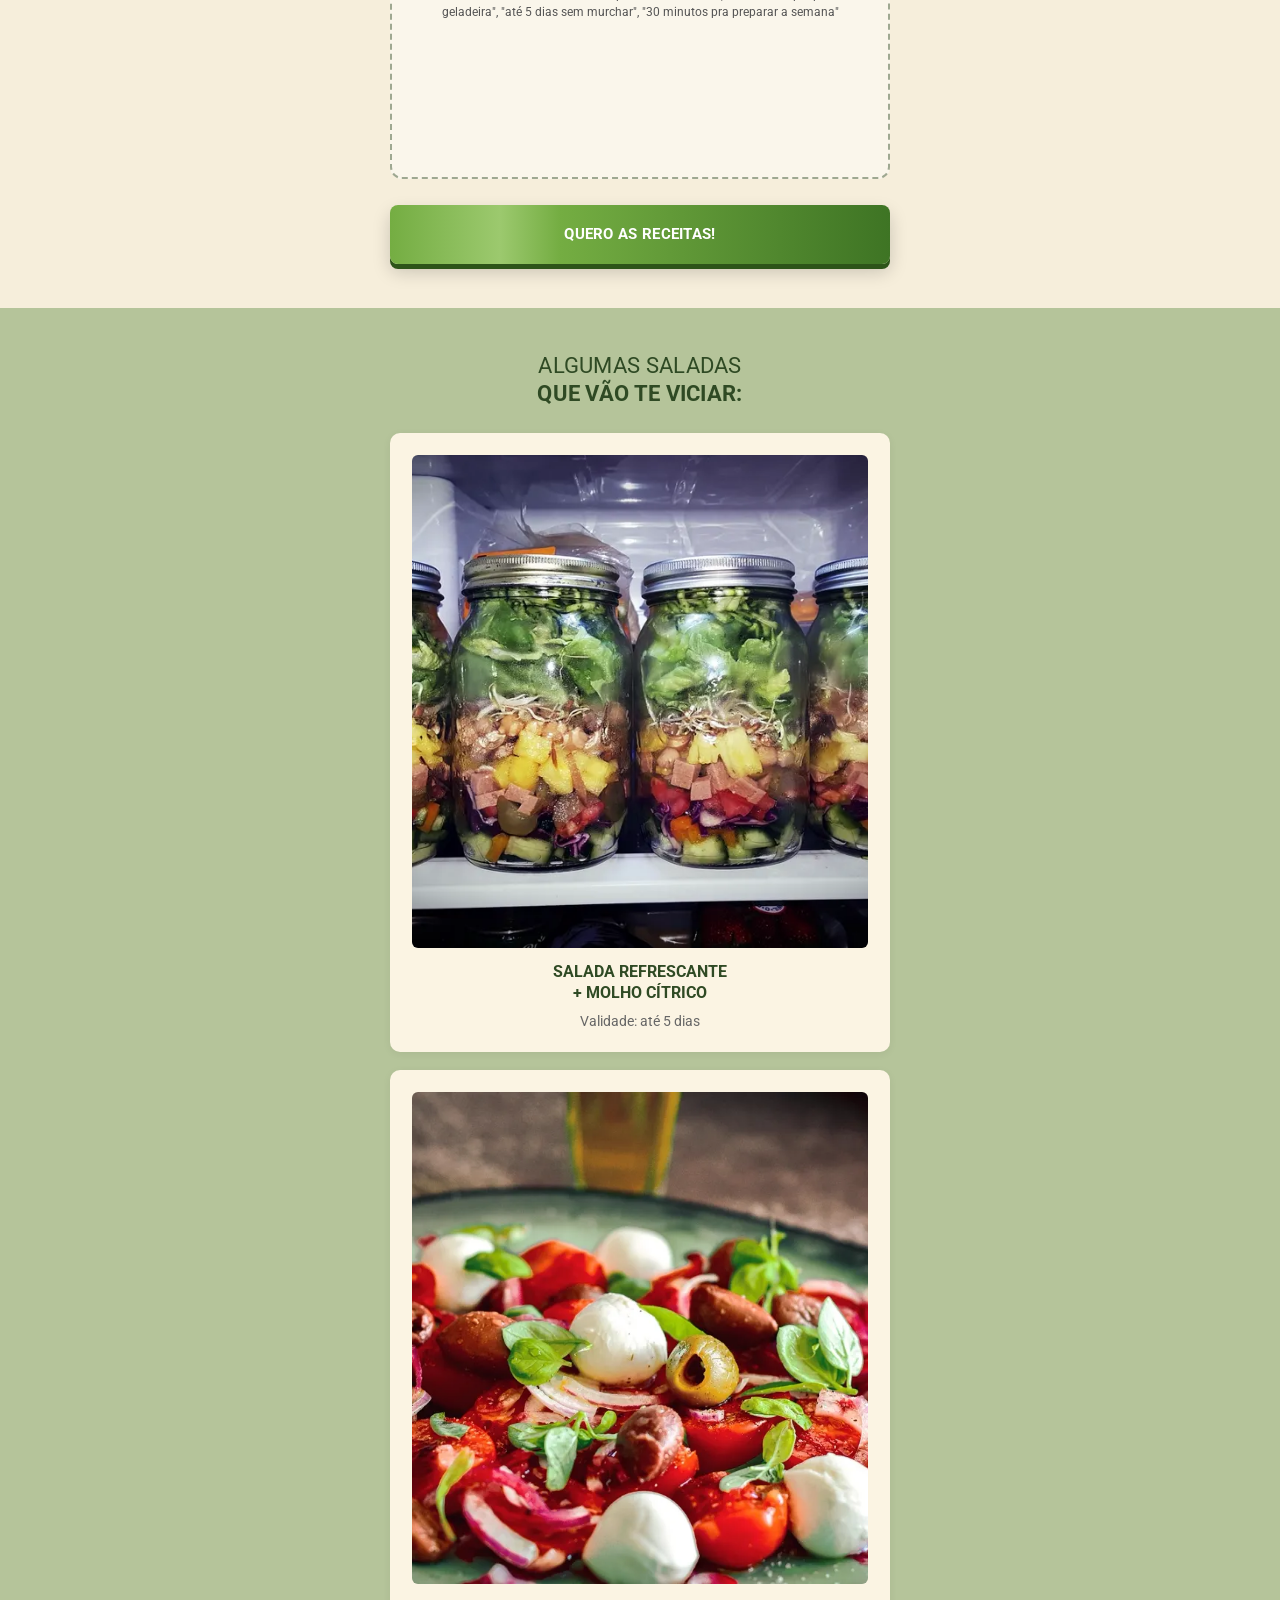
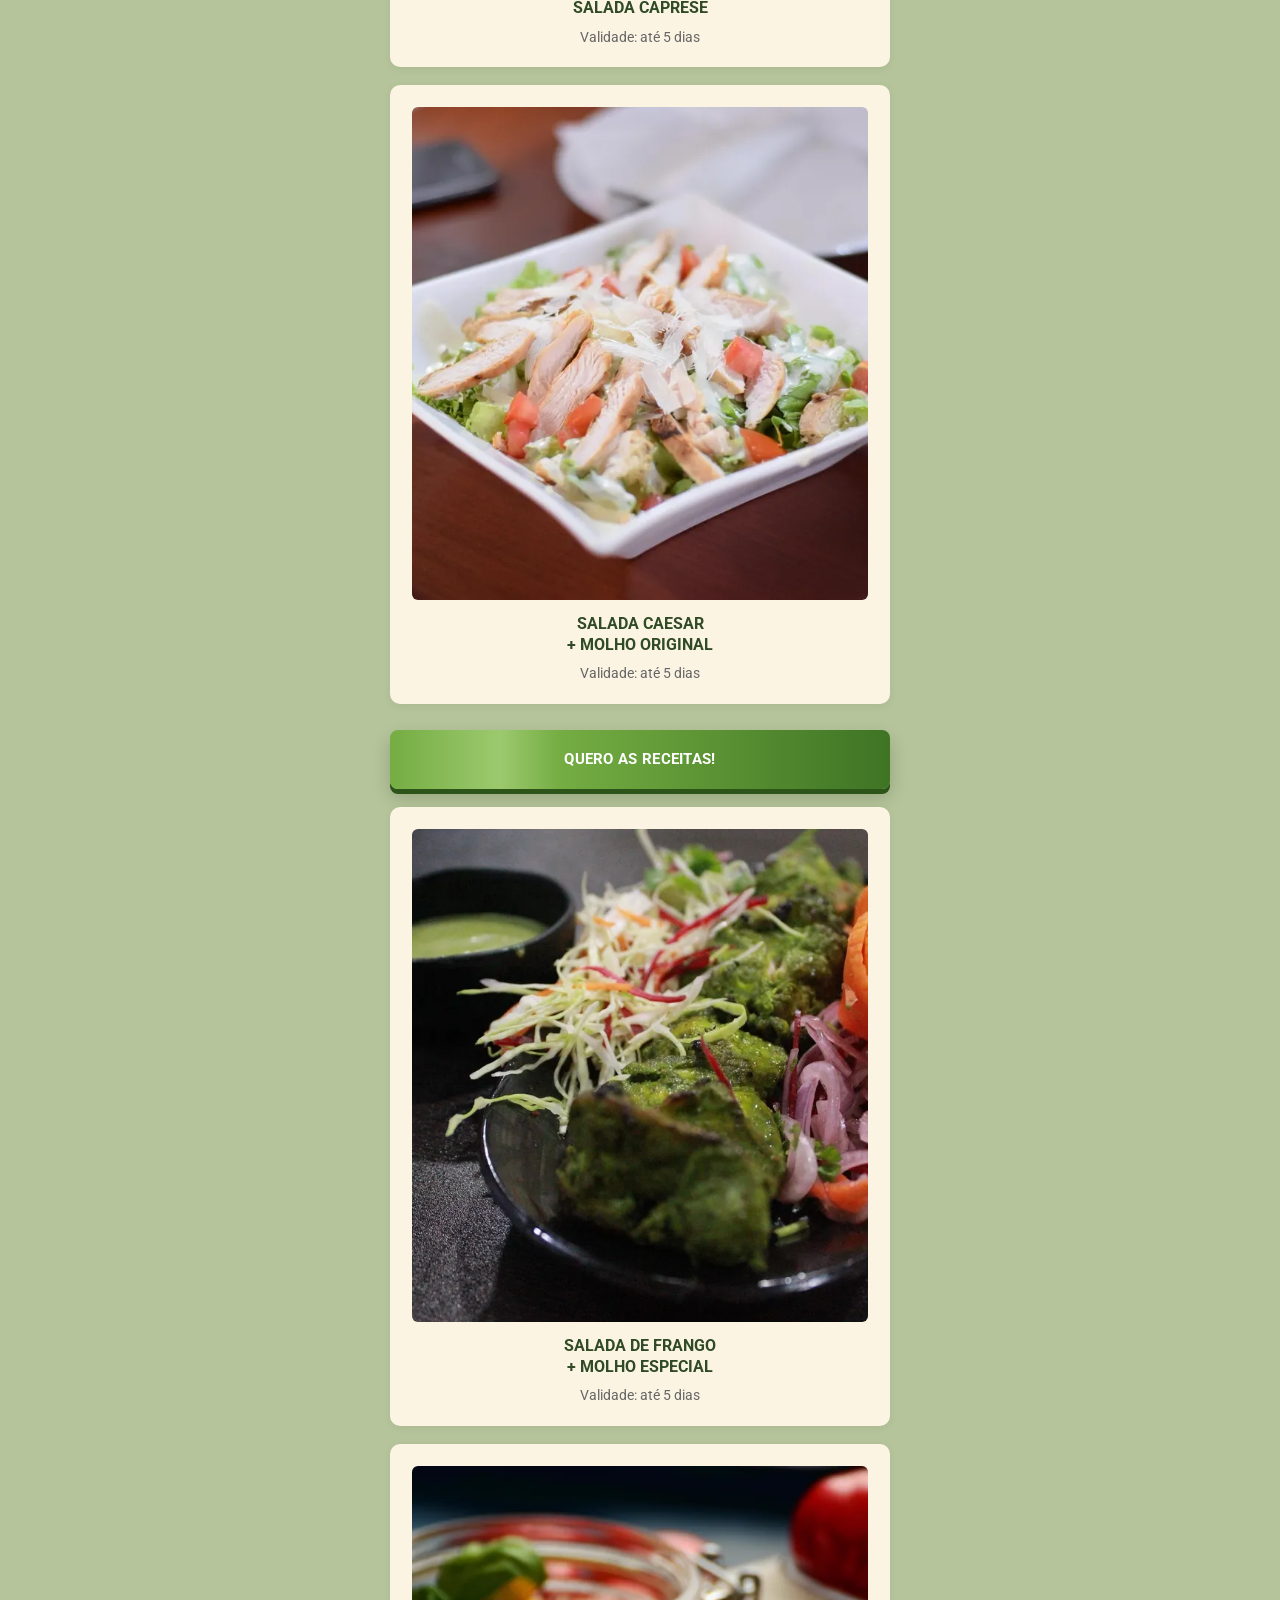
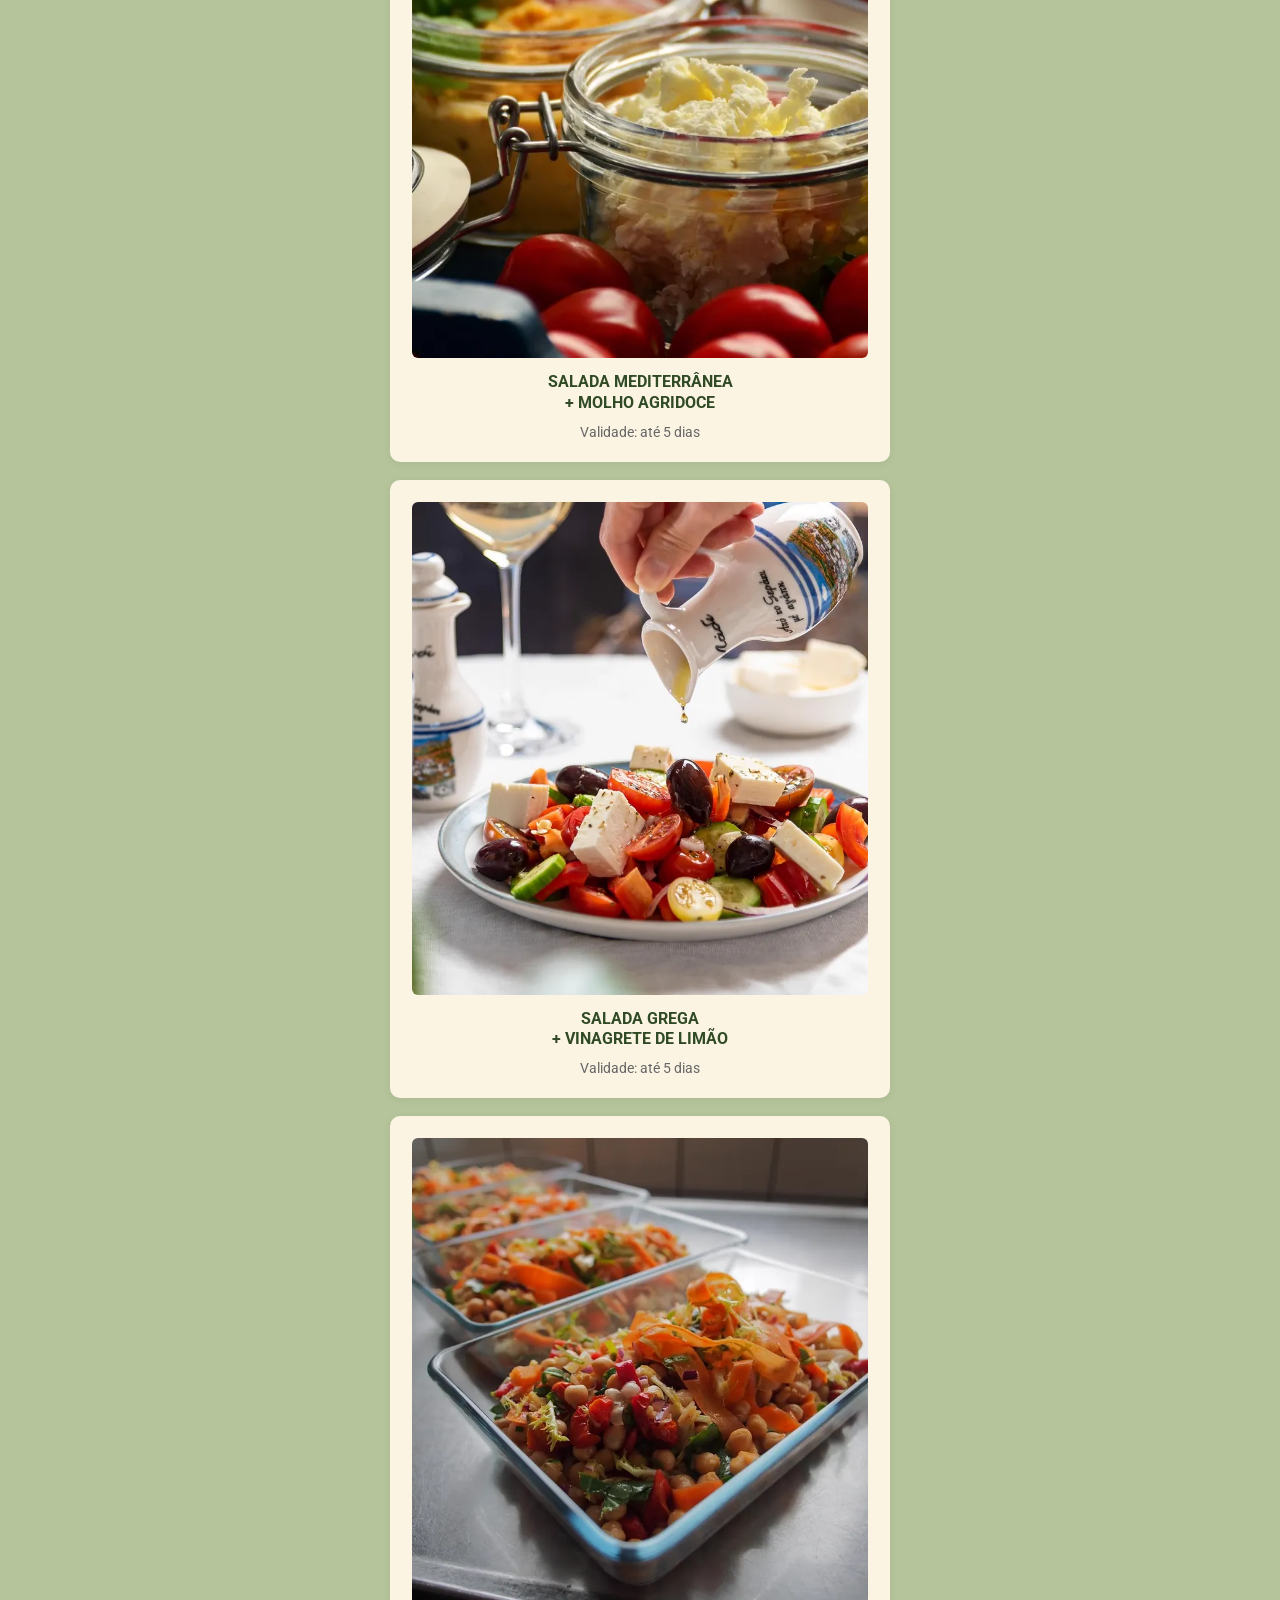
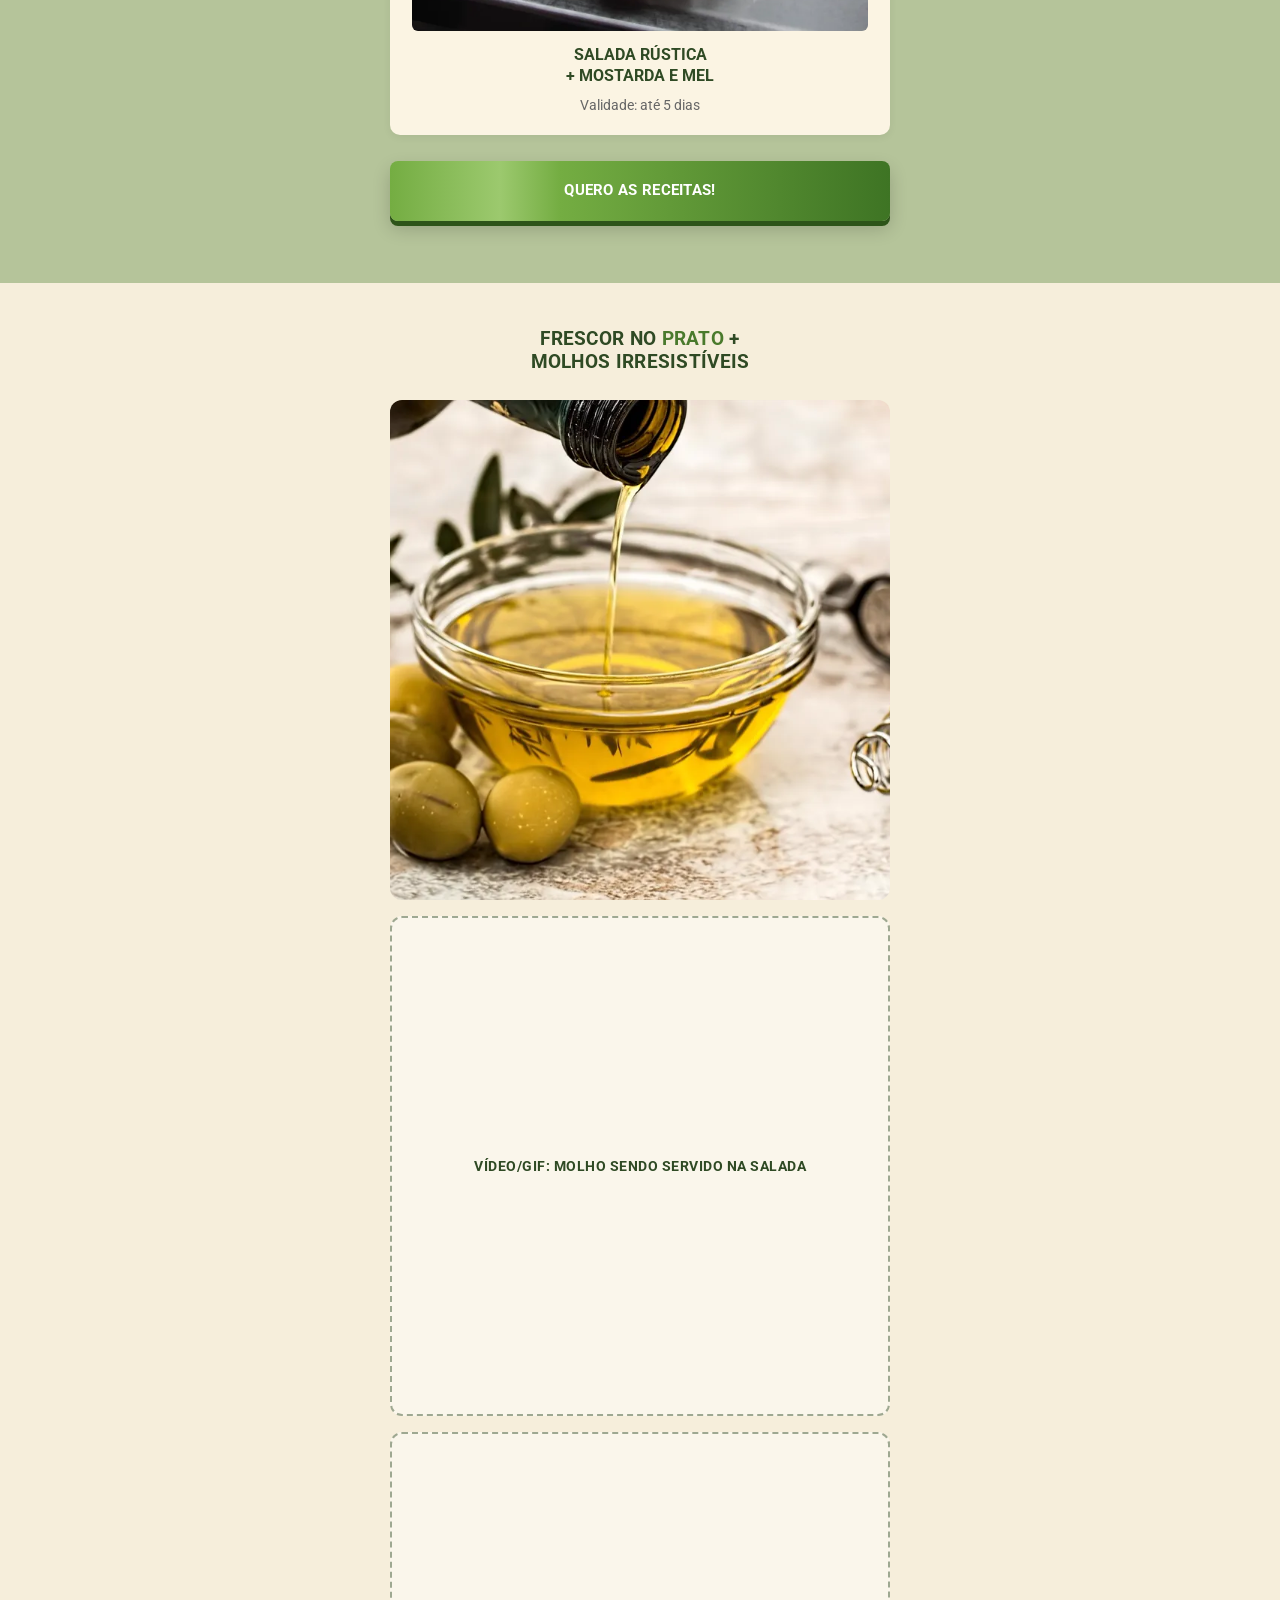
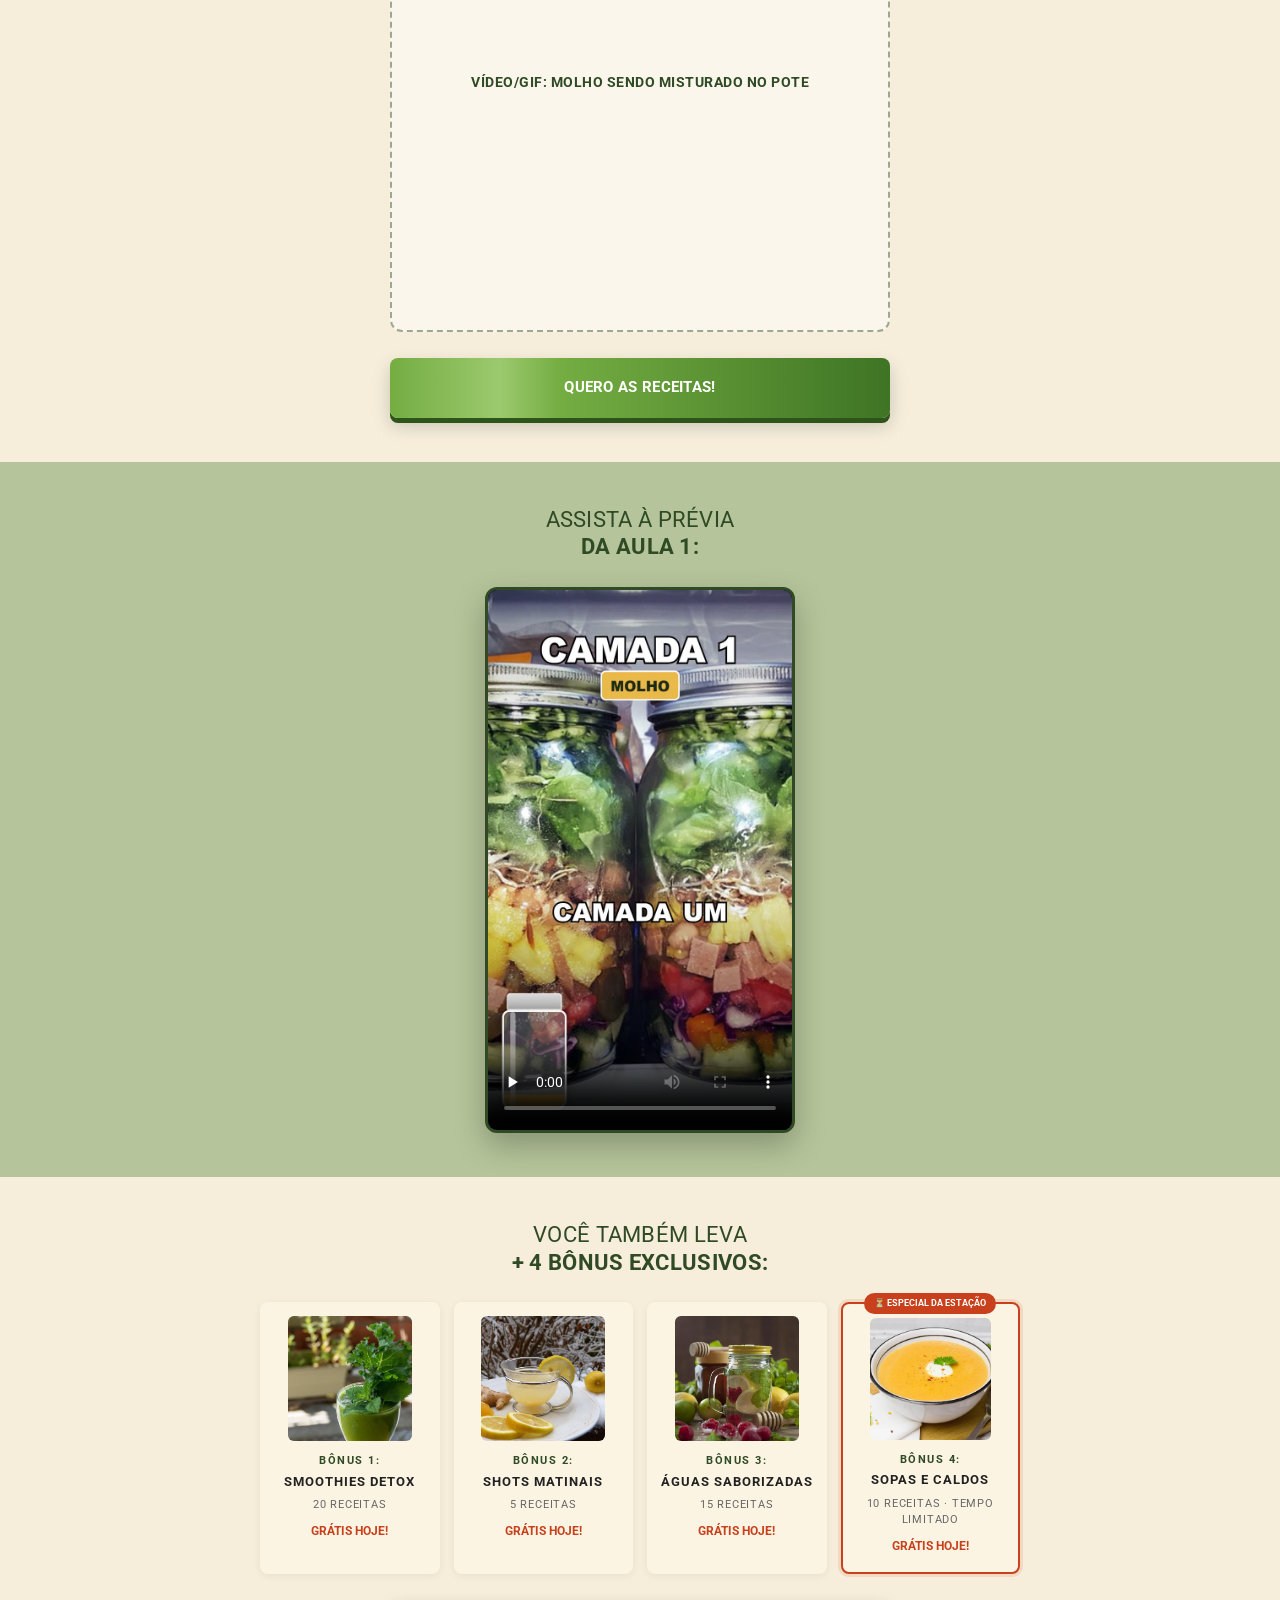
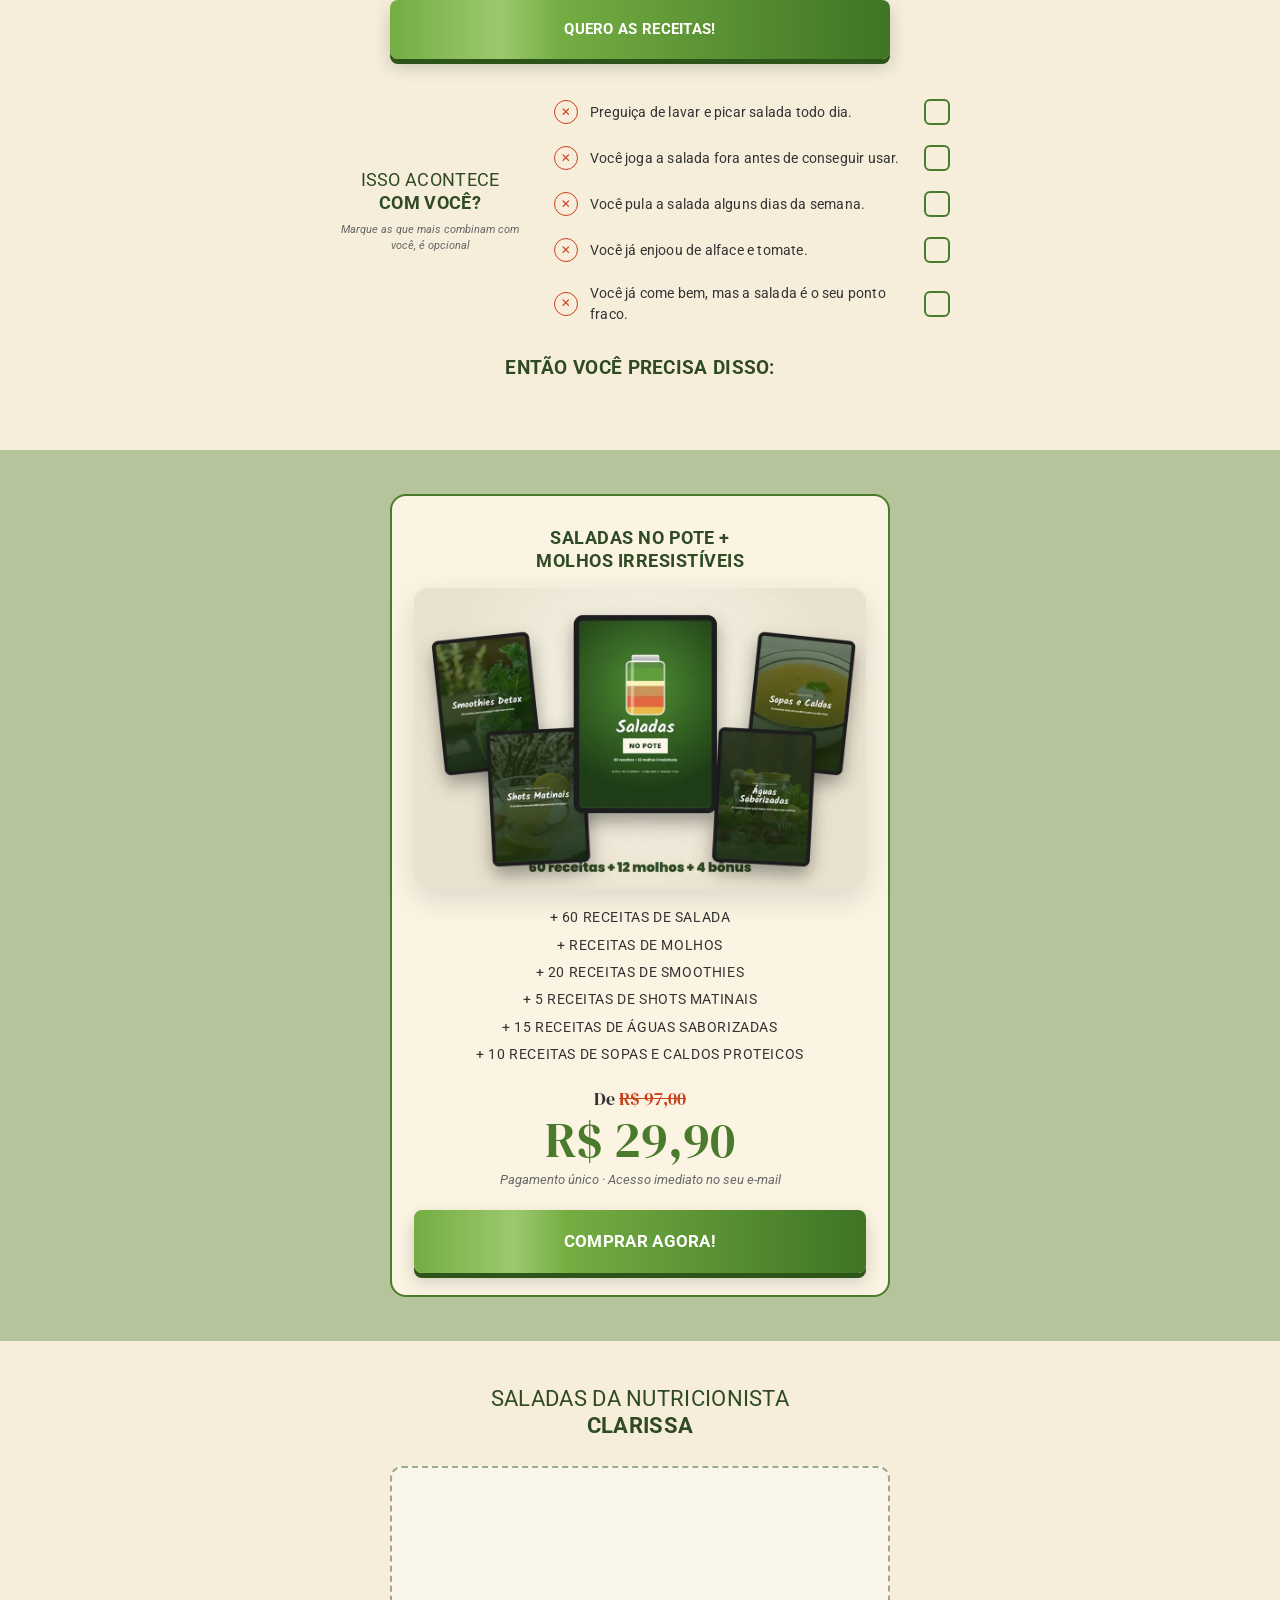
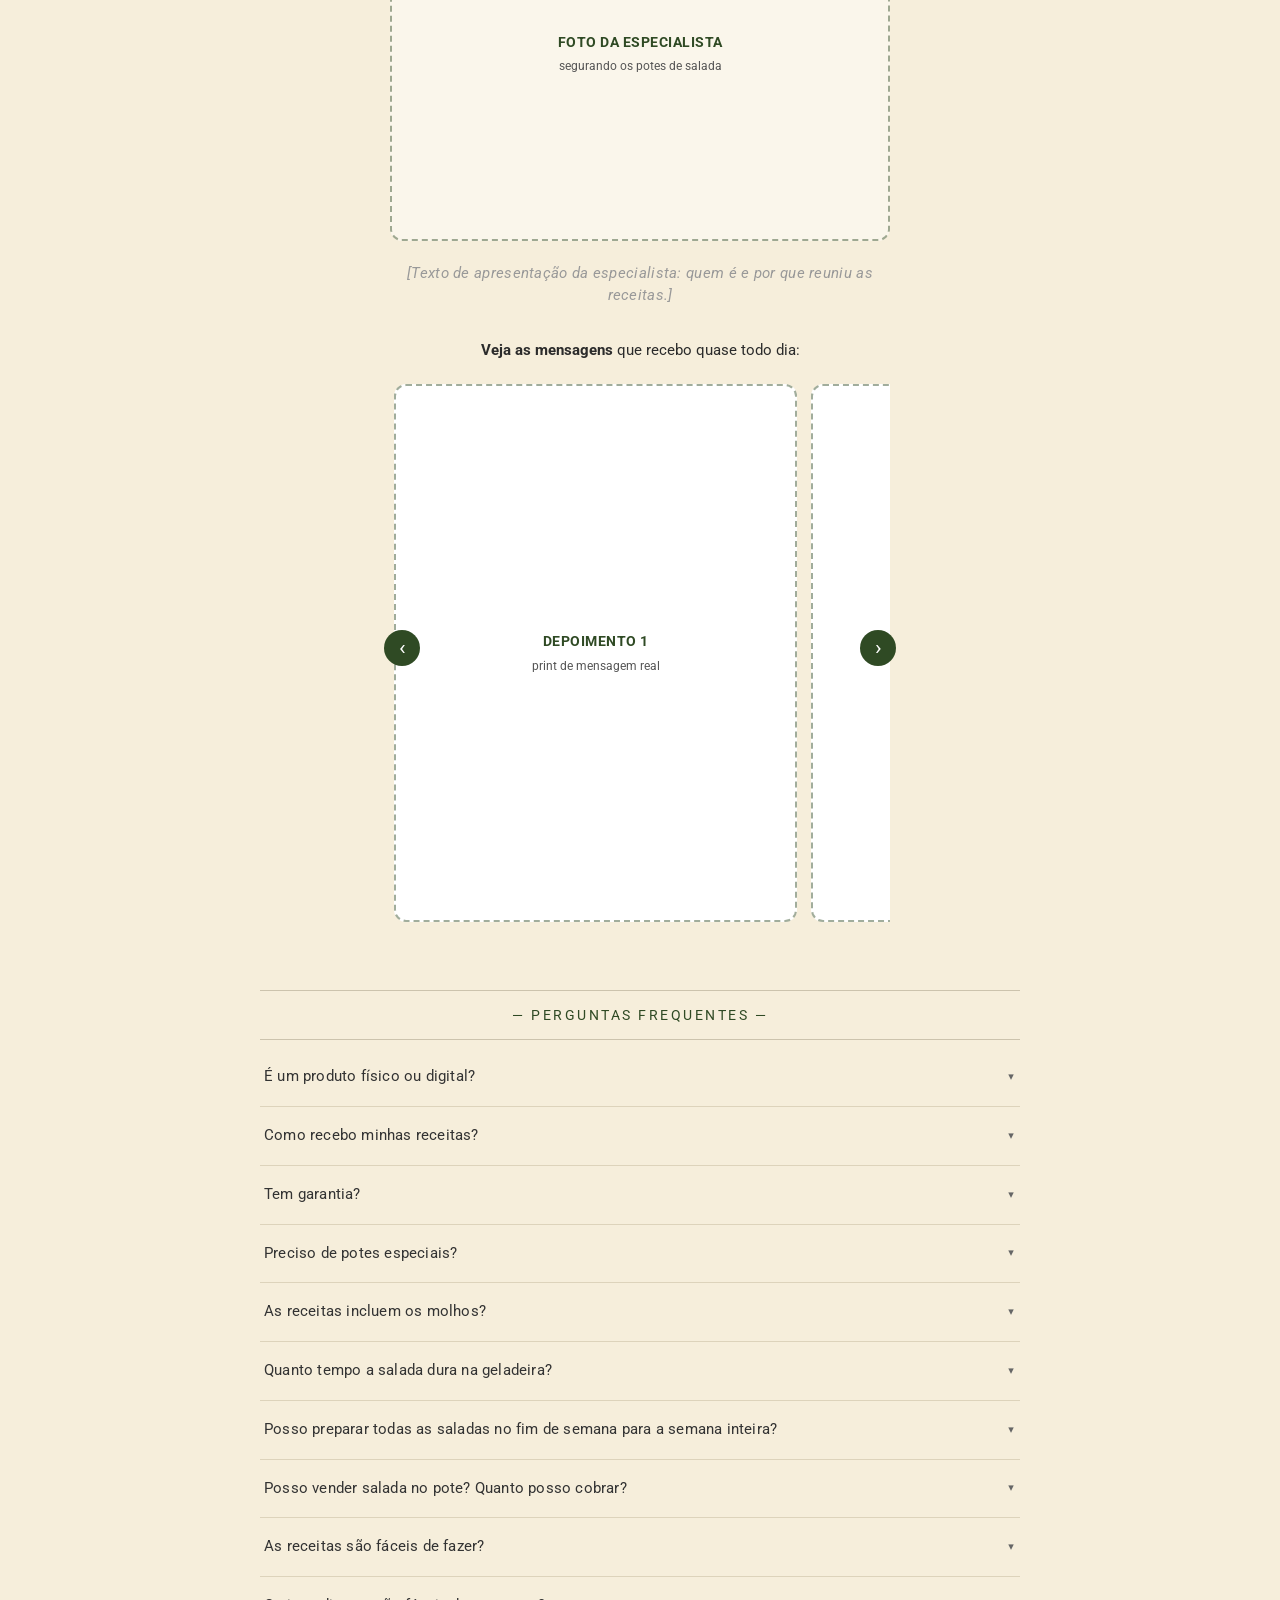
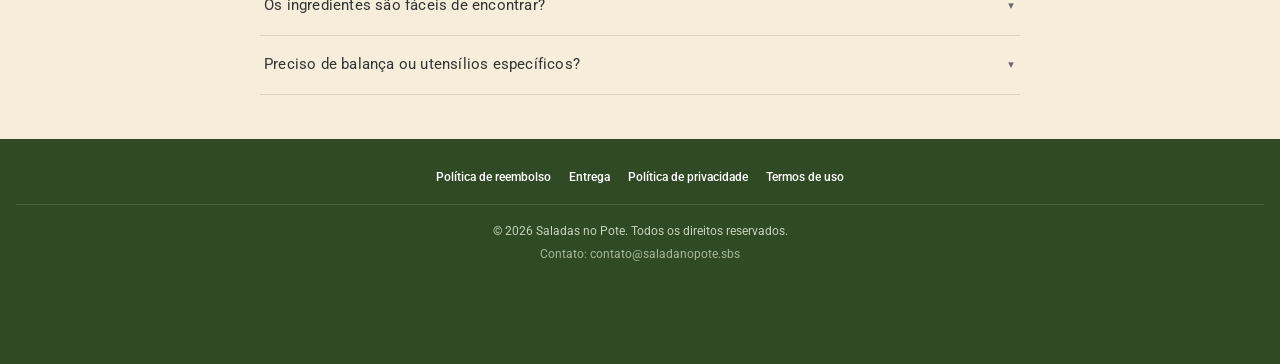
==== commit e164e34e: "Mockups do produto e nome da nutricionista Clarissa na página Co-Authored-By: Claude Opus 5.5 <norep" ====
--- a/index.html
+++ b/index.html
@@ -49,7 +49,7 @@
   <div class="col">
     <h1 class="logo"><span class="logo__a">Saladas</span><span class="logo__b">NO POTE</span><span class="logo__c">+ molhos</span></h1>
     <p class="hero__sub"><b>60 RECEITAS</b> para fazer em casa e nunca mais faltar salada pronta na geladeira, até 5 dias sem murchar!</p>
-    <div class="reservado reservado--mockup">MOCKUP DO PRODUTO<br><small>pote + tablet + celular com as receitas</small></div>
+    <img class="mockup" src="img/mockup-produto.webp" alt="Material Saladas no Pote no tablet e no celular" width="900" height="900" fetchpriority="high">
     <a class="btn" href="#preco" data-cta>QUERO AS RECEITAS!</a>
   </div>
 </section>
@@ -150,7 +150,7 @@
   <div class="col">
     <div class="oferta">
       <h3>SALADAS NO POTE +<br>MOLHOS IRRESISTÍVEIS</h3>
-      <div class="reservado reservado--pacote">MOCKUP DO PACOTE COMPLETO<br><small>receitas + 4 bônus</small></div>
+      <img class="mockup mockup--pacote" src="img/mockup-pacote.webp" alt="Pacote completo: receitas e 4 bônus" width="1000" height="667" loading="lazy">
       <ul>
         <li>+ 60 RECEITAS DE SALADA</li>
         <li>+ RECEITAS DE MOLHOS</li>
--- a/style.css
+++ b/style.css
@@ -58,6 +58,8 @@
 .reservado--especialista { aspect-ratio: 4/3; }
 .reservado--depo { flex: 0 0 82%; aspect-ratio: 3/4; scroll-snap-align: center; background: #fff; }
 .reservado-txt { color: #999 !important; font-style: italic; }
+.mockup { width: 100%; border-radius: 14px; margin-top: 22px; box-shadow: 0 10px 30px rgba(0, 0, 0, .12); }
+.mockup--pacote { margin: 0 0 18px; }
 
 /* Barra do topo */
 .topo { background: linear-gradient(90deg, #e2733a, var(--laranja)); color: #fff; text-align: center; font-size: 13px; font-weight: 700; padding: 9px 12px; display: flex; justify-content: center; align-items: center; gap: 12px; flex-wrap: wrap; position: sticky; top: 0; z-index: 40; }
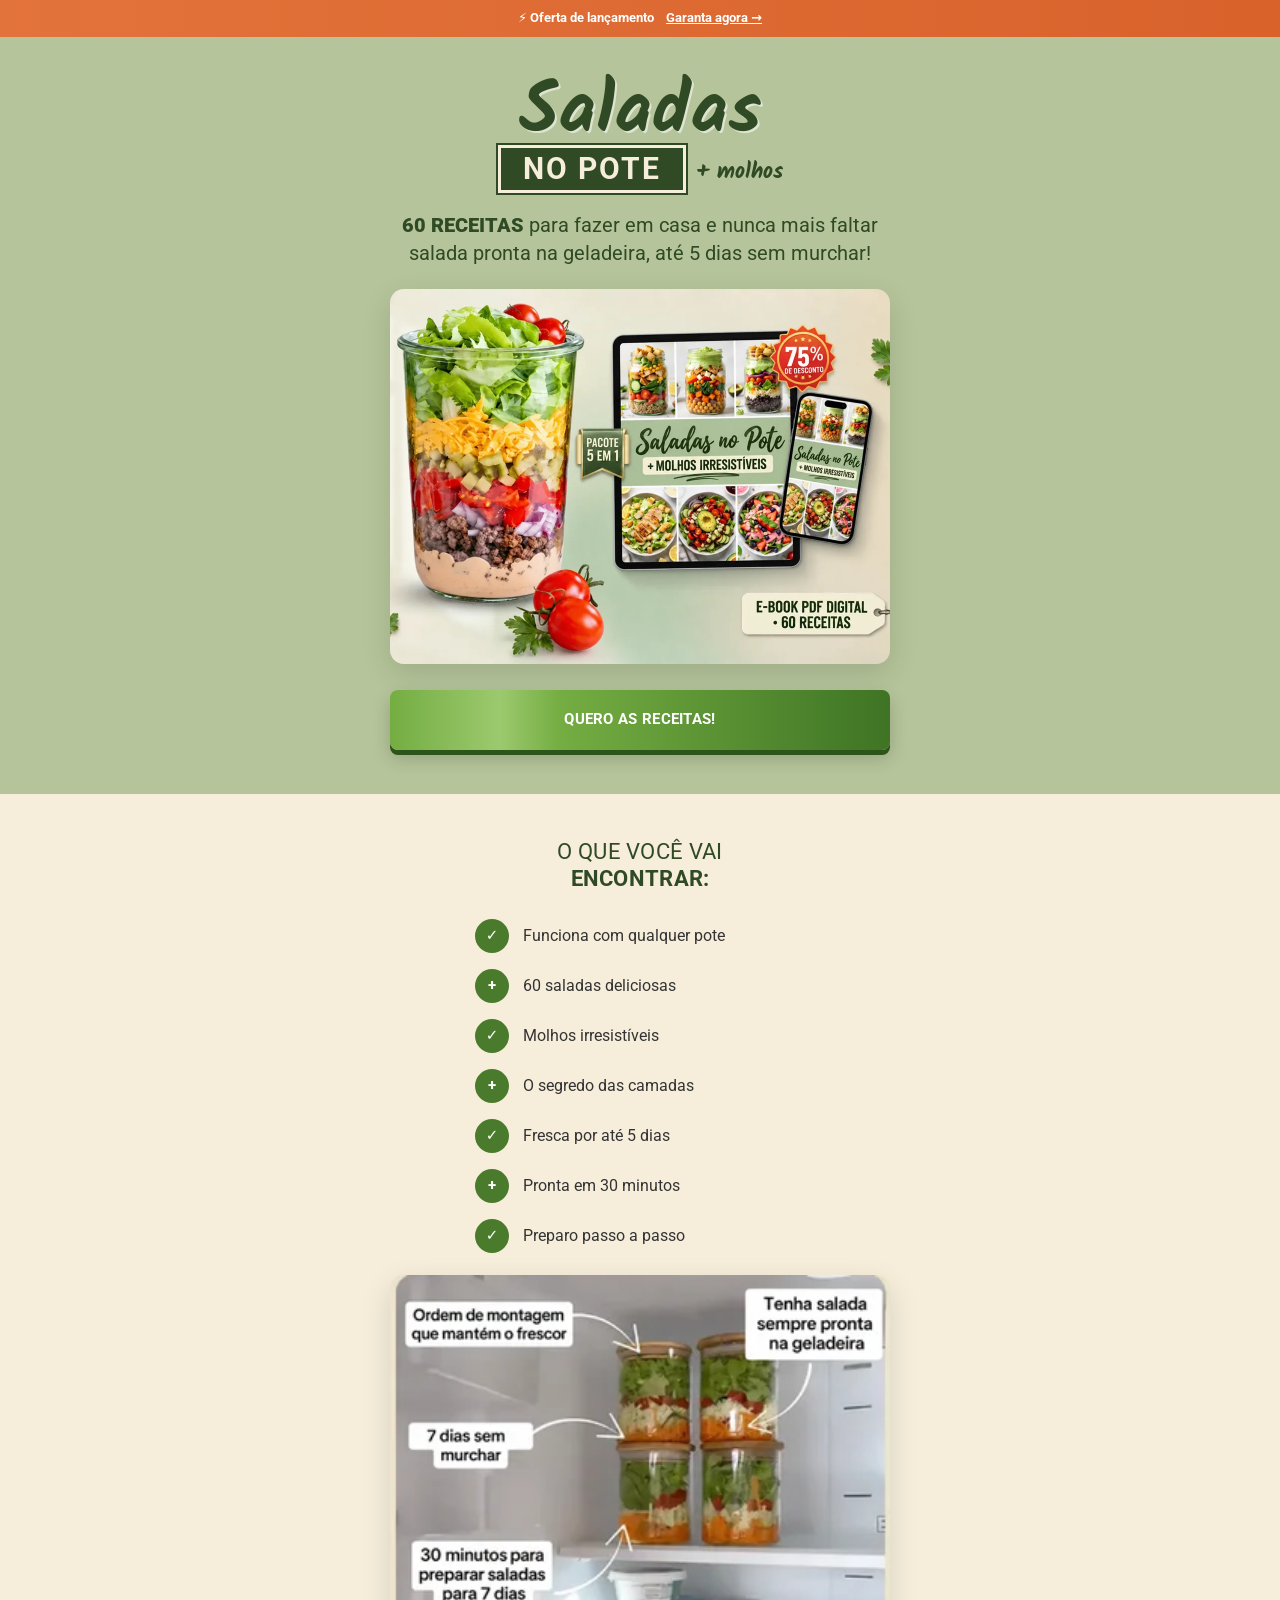
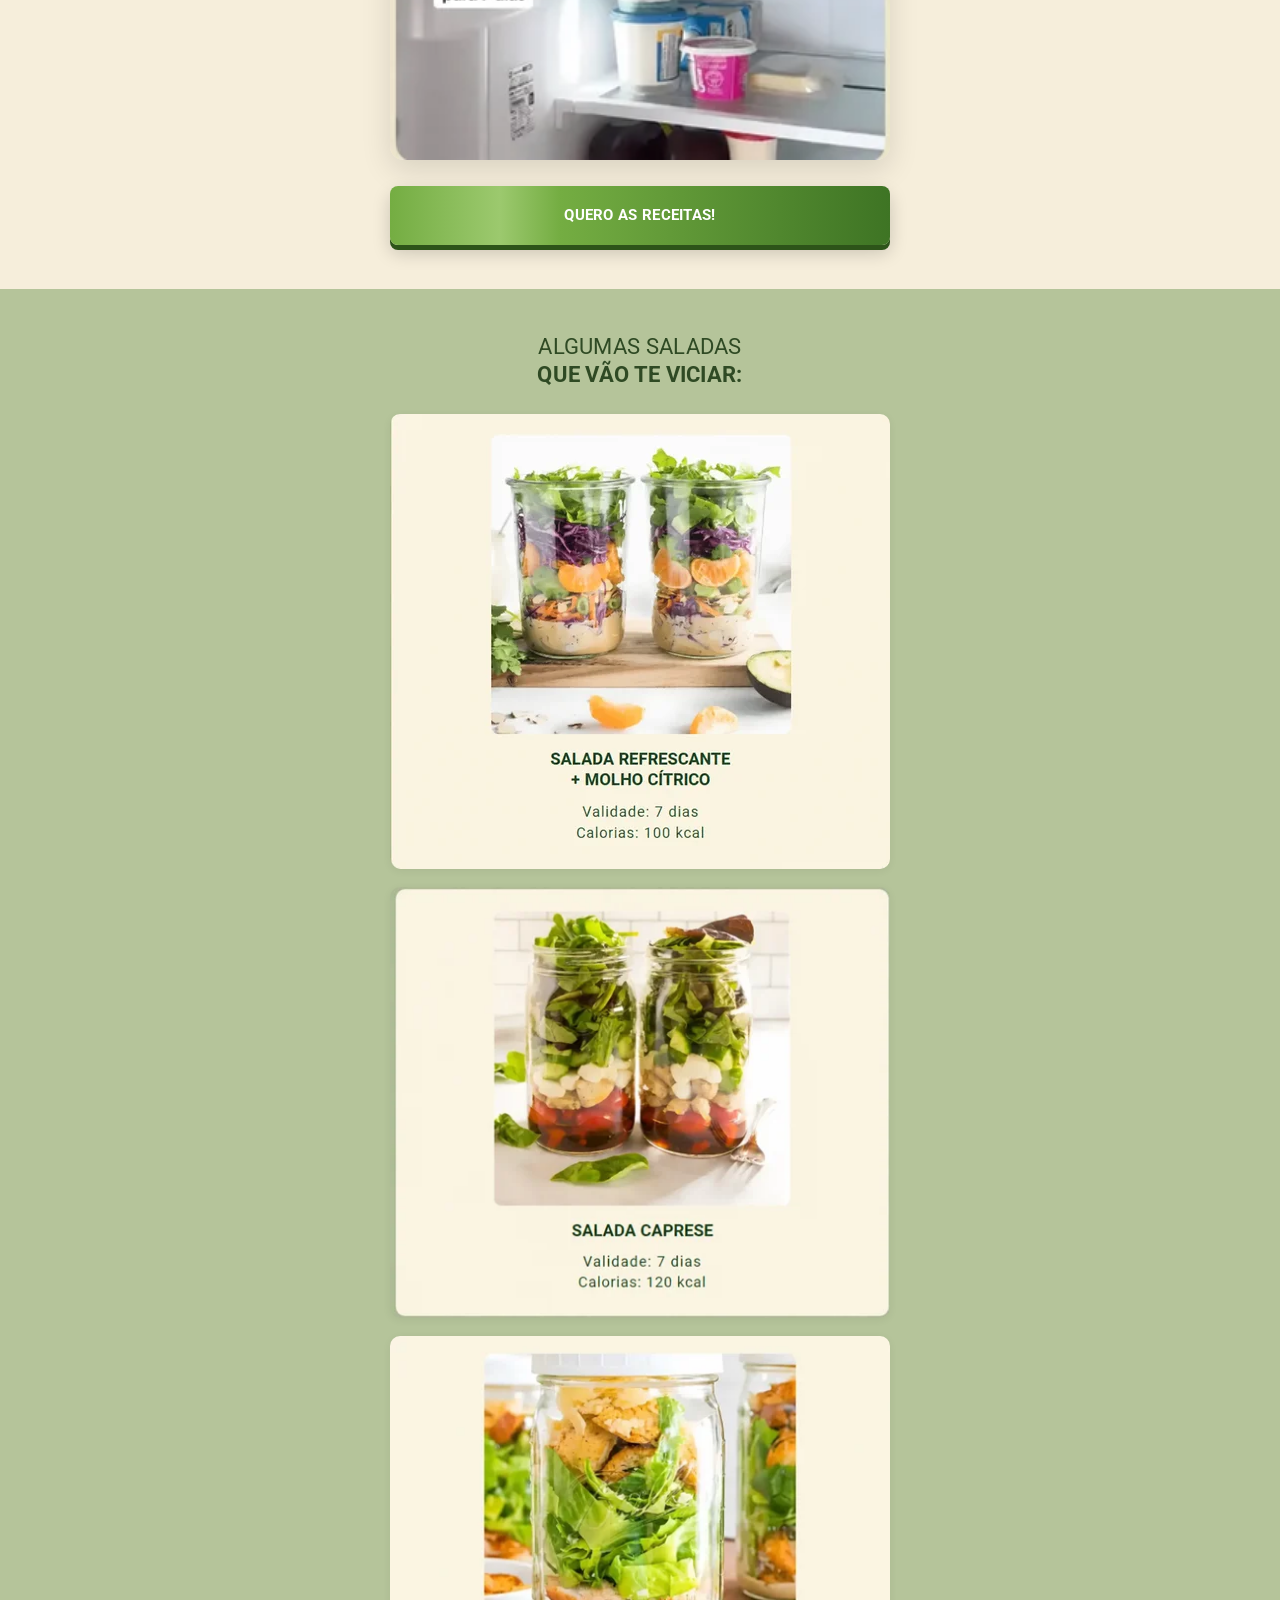
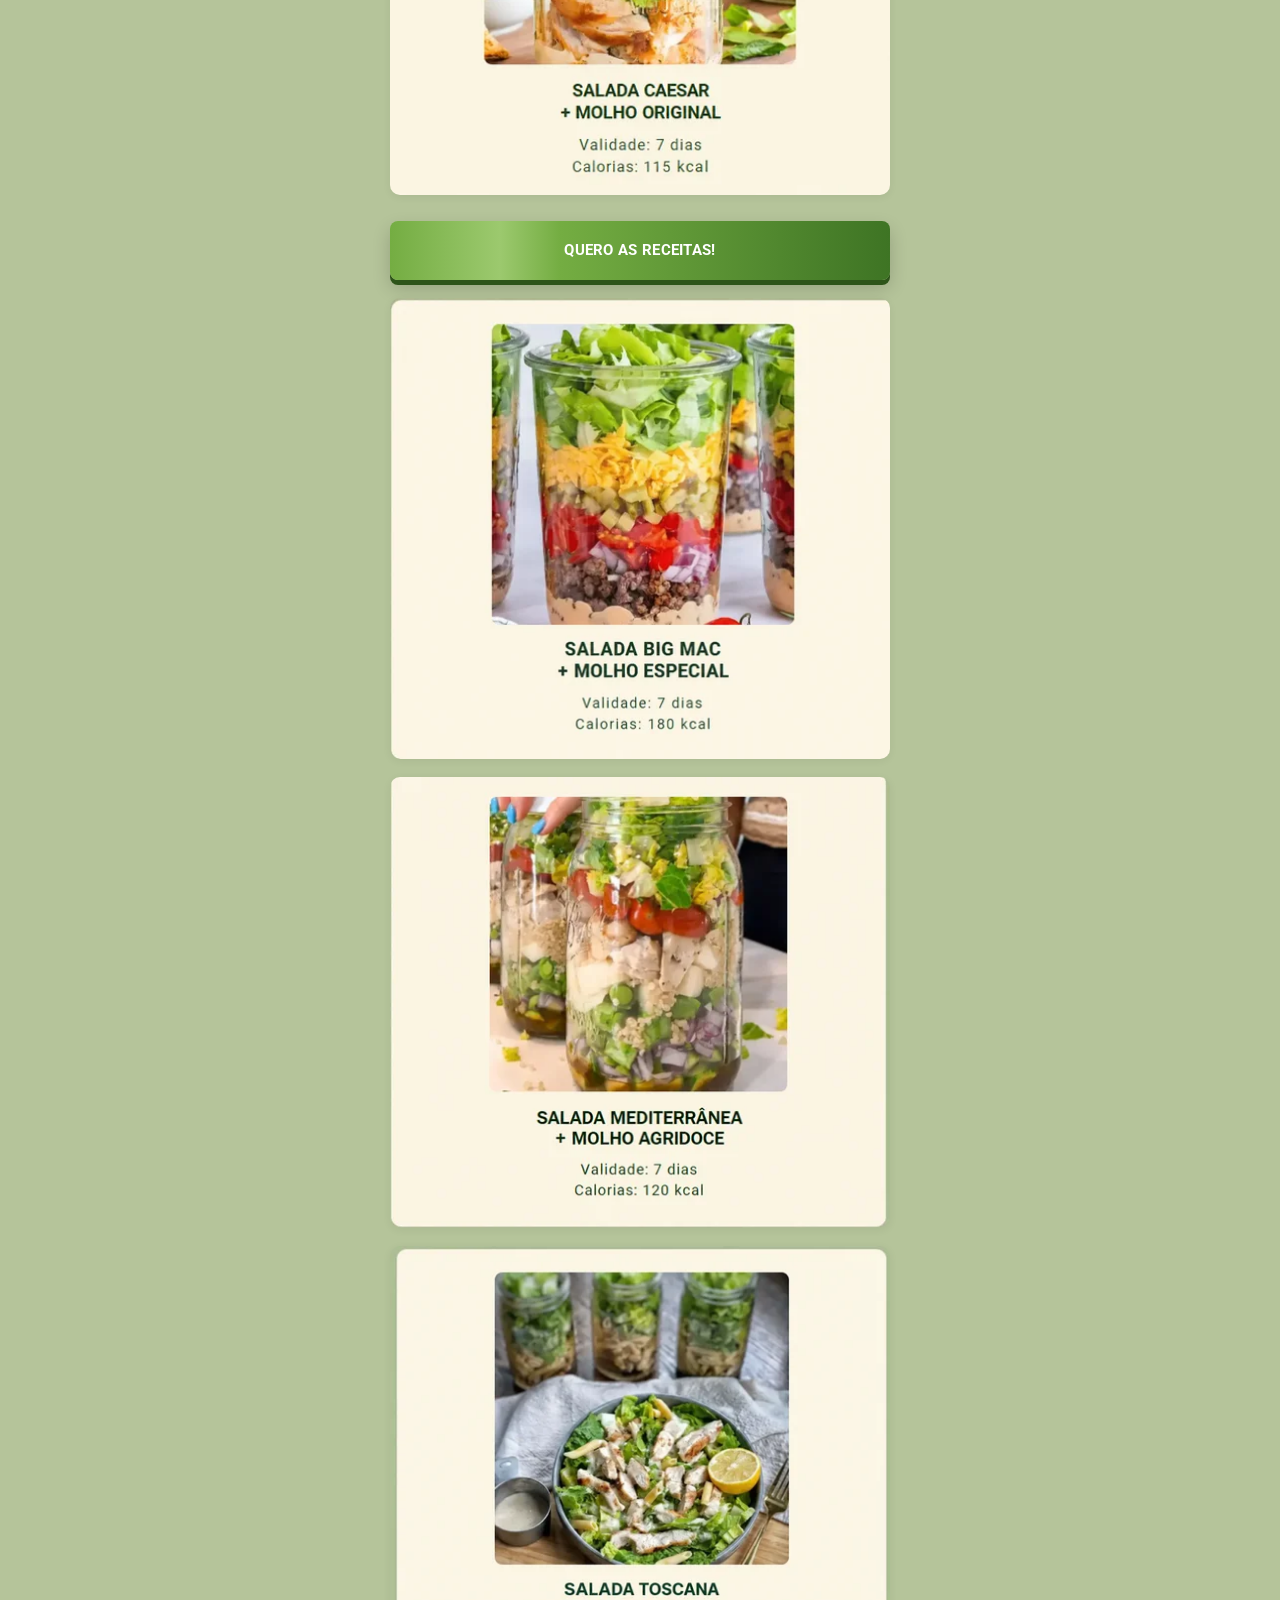
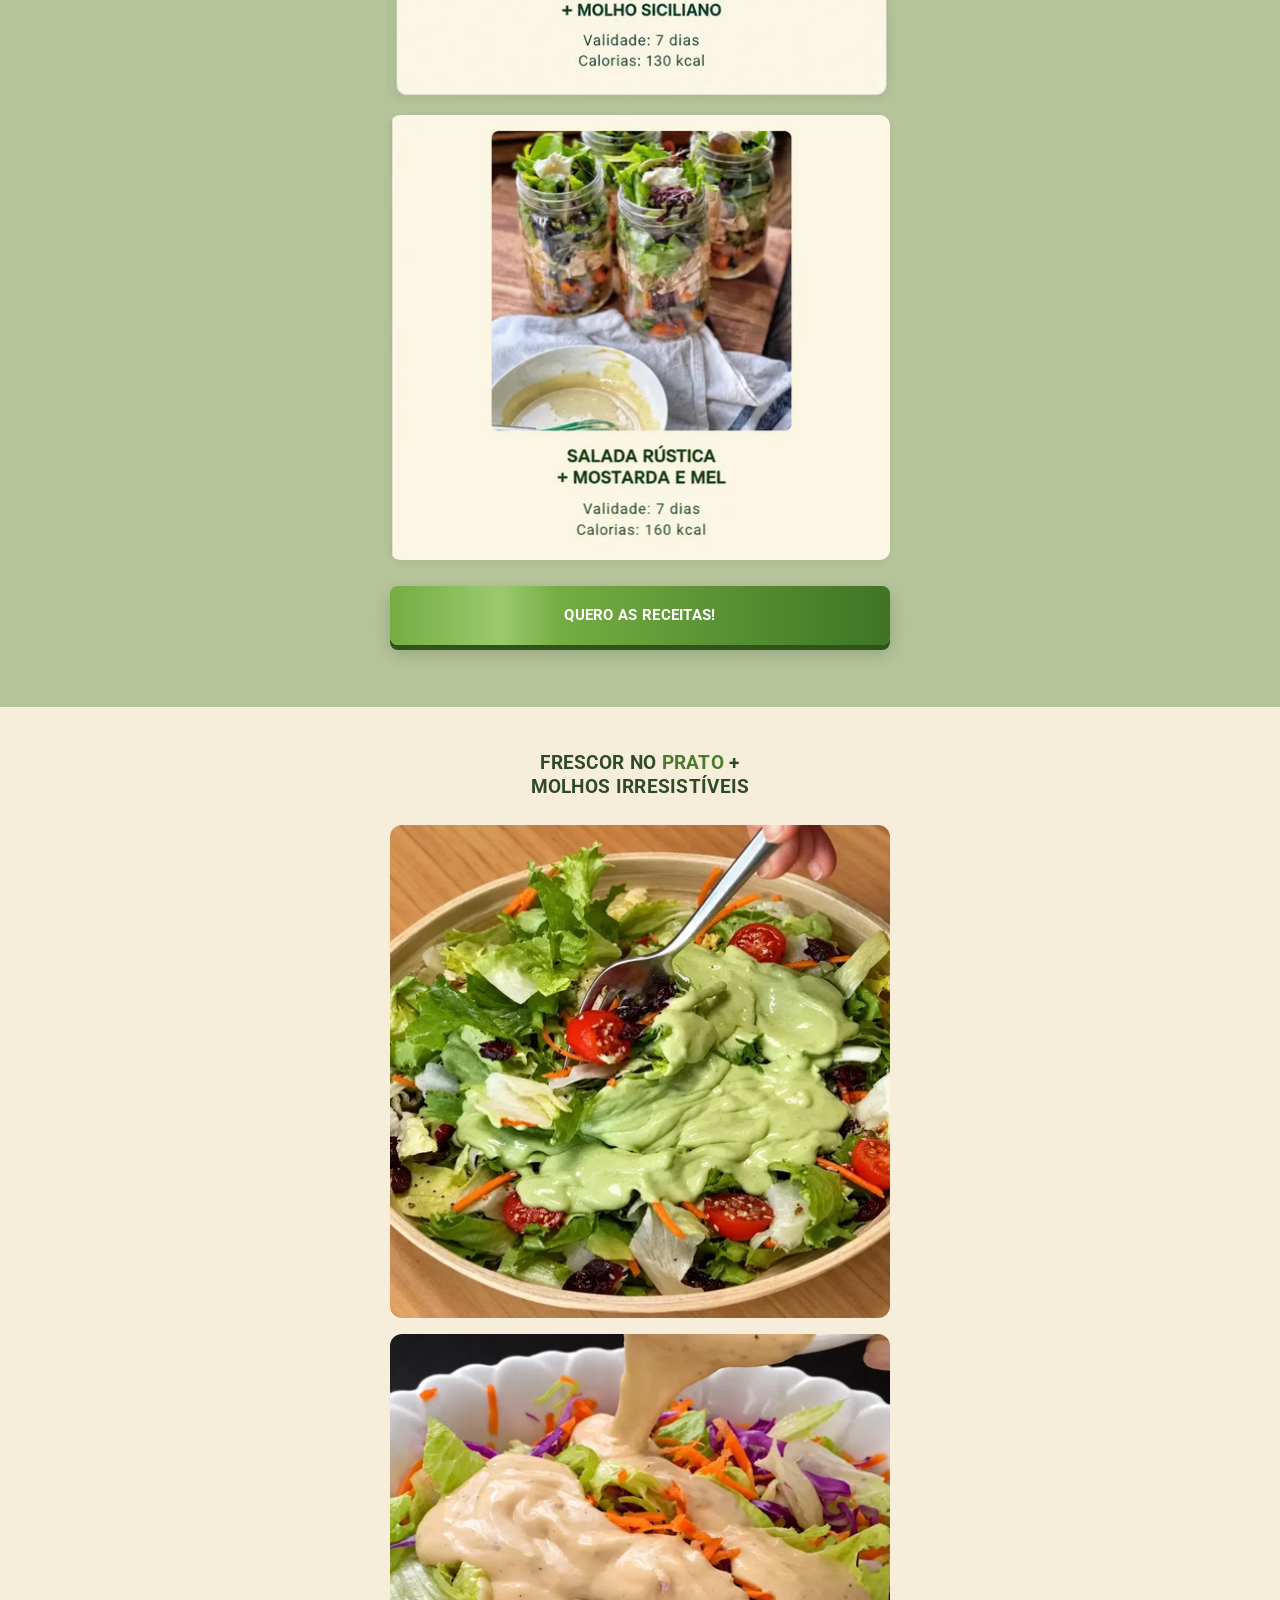
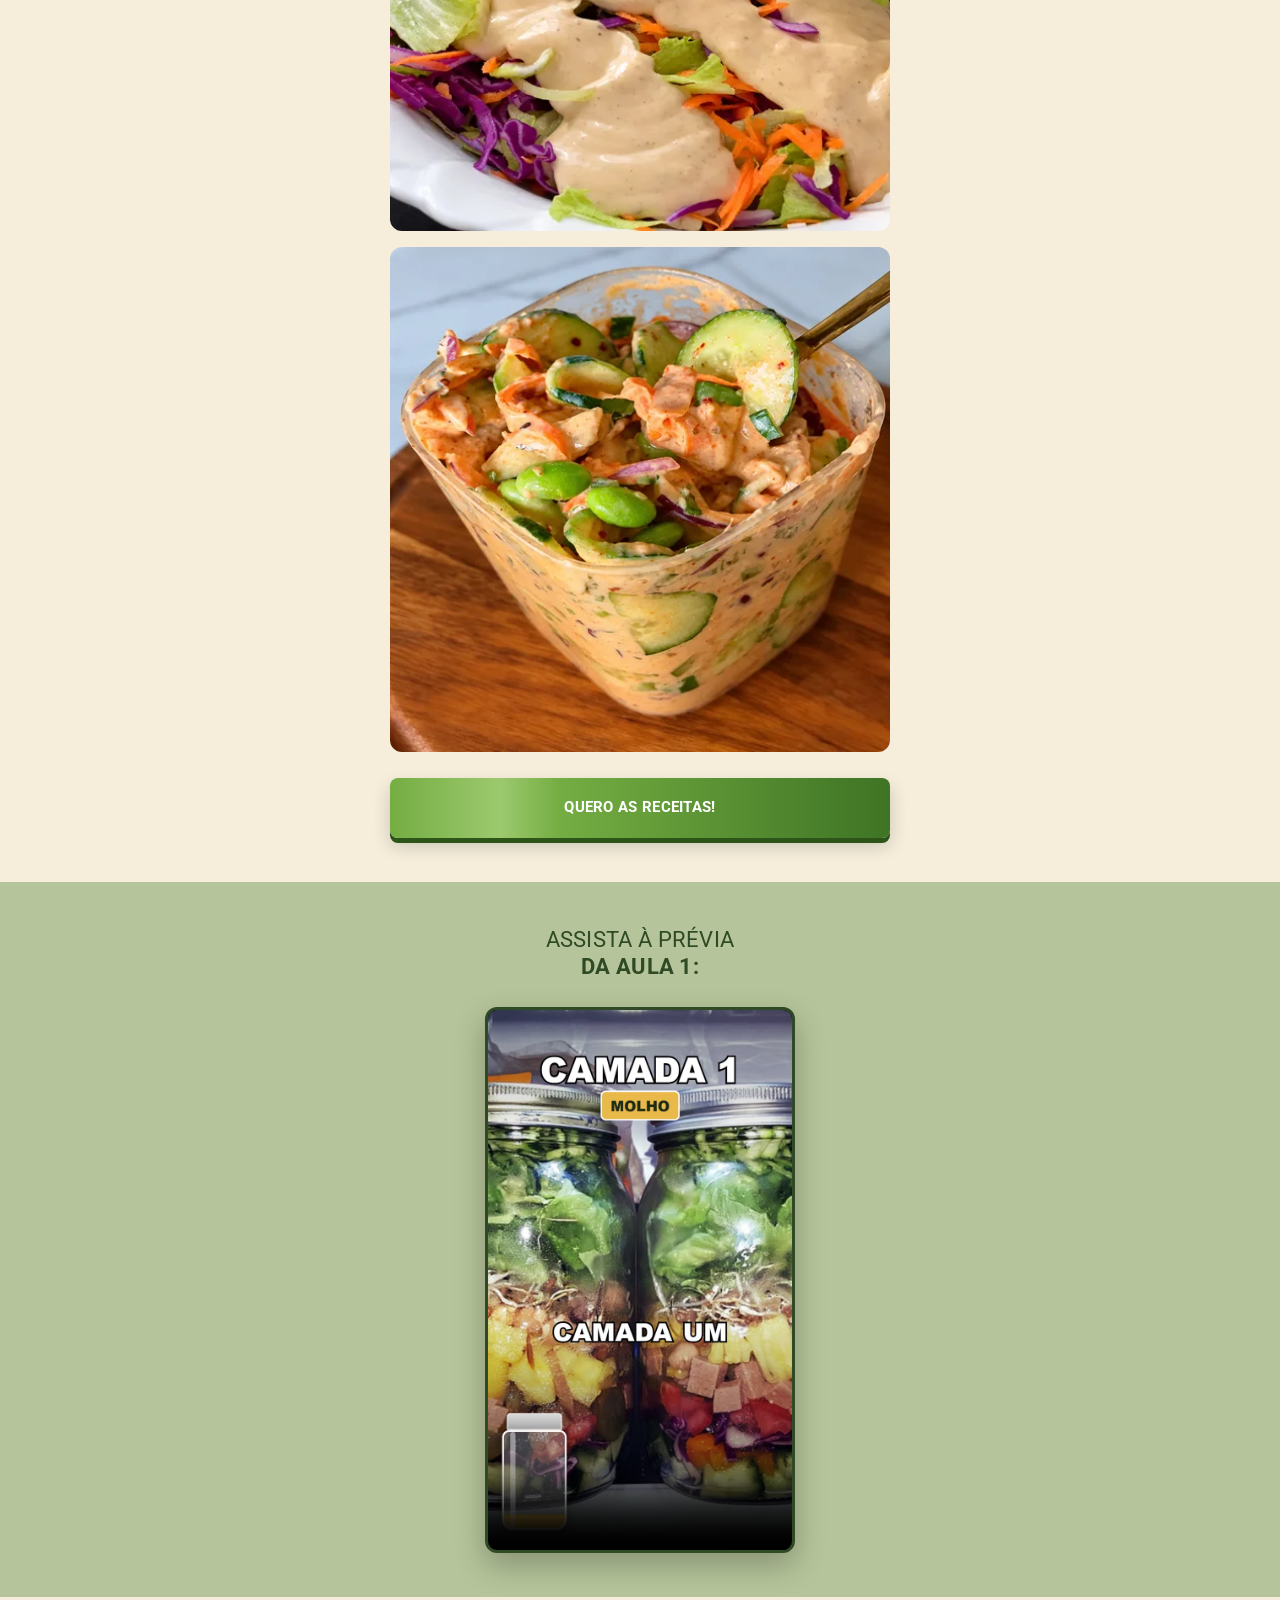
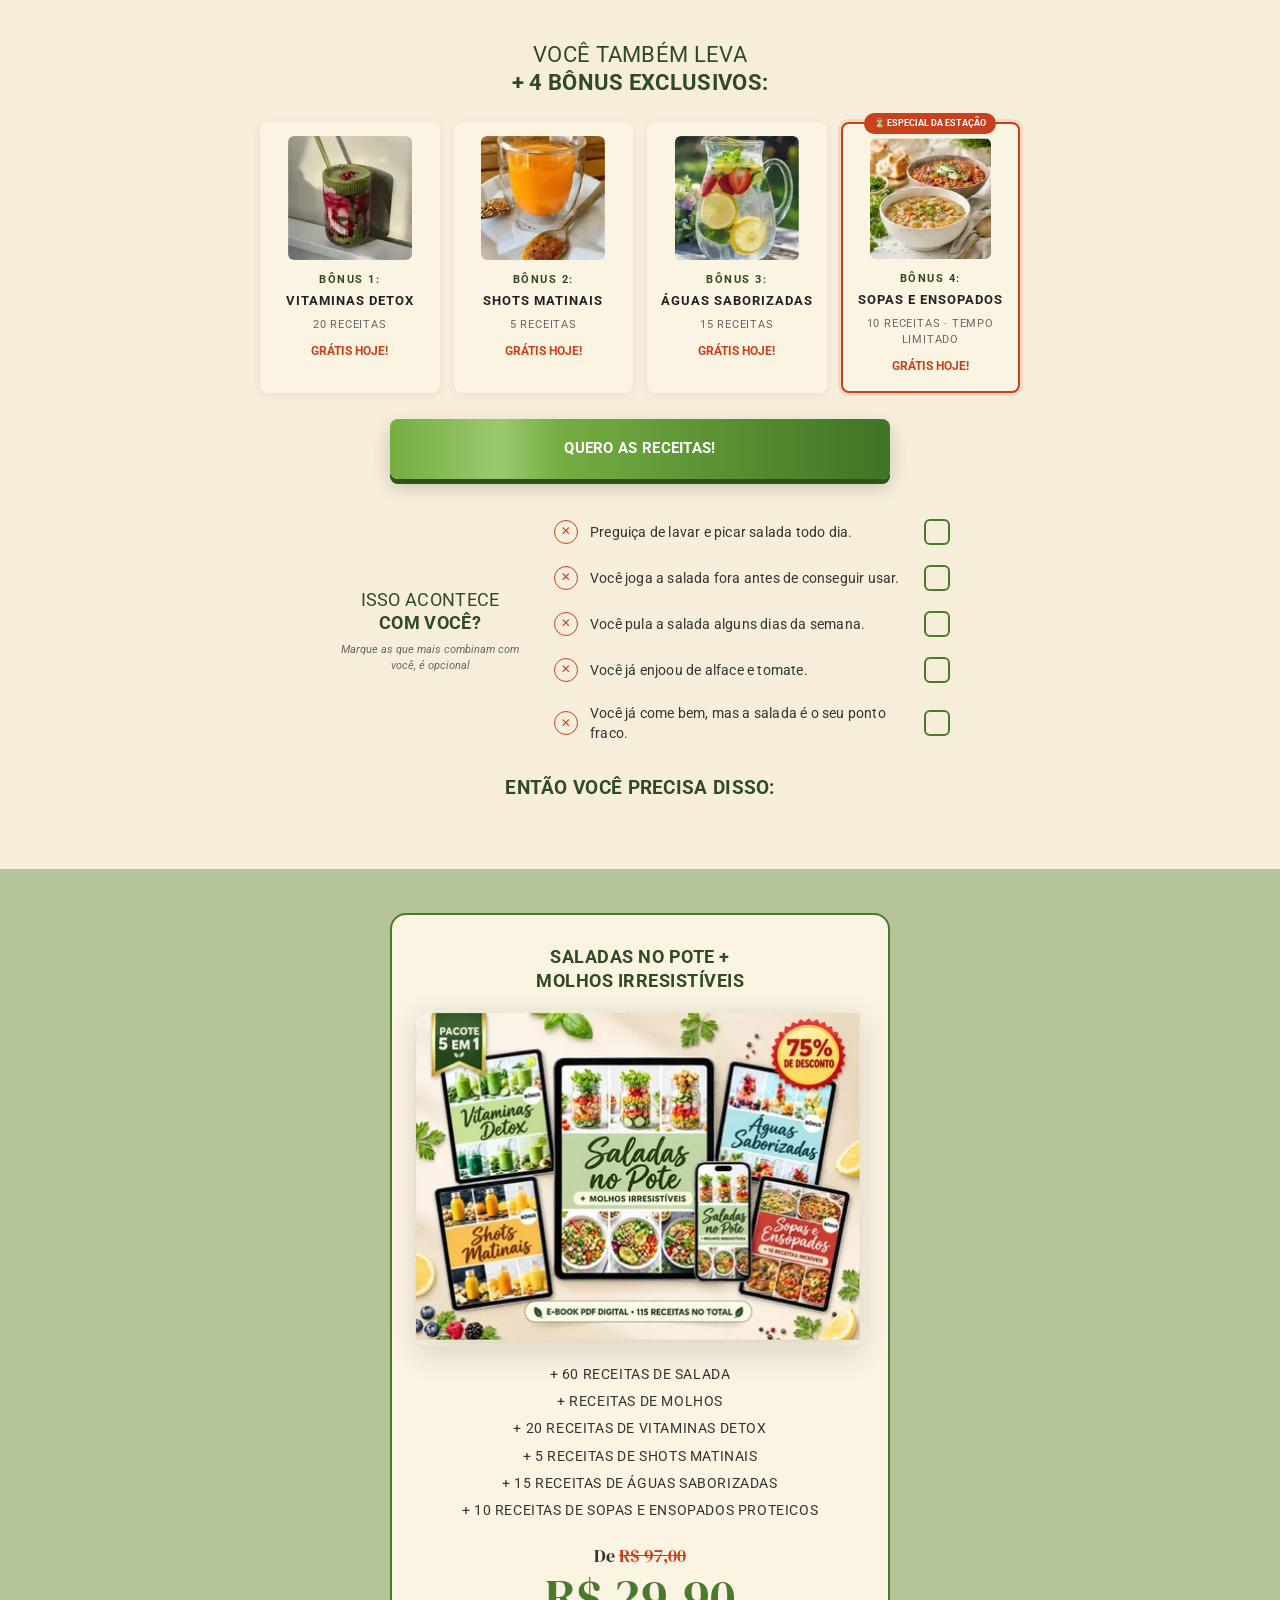
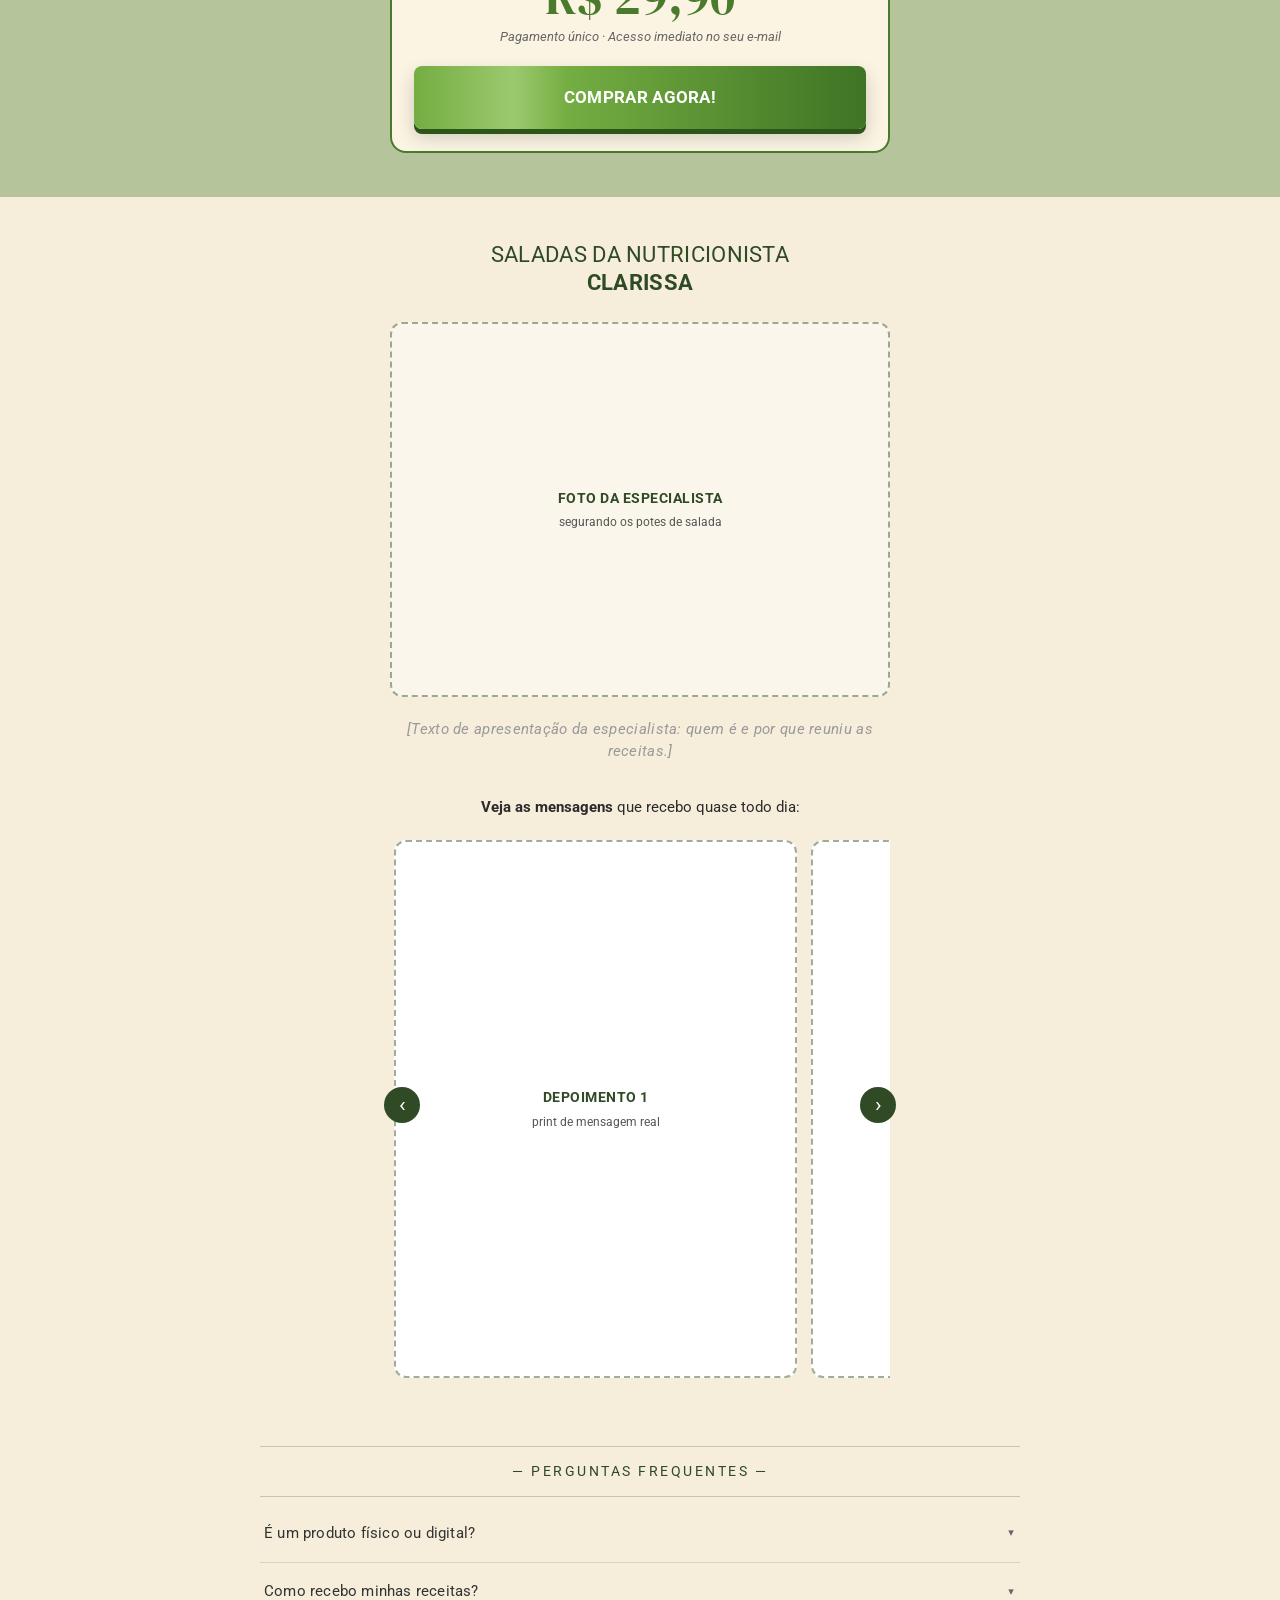
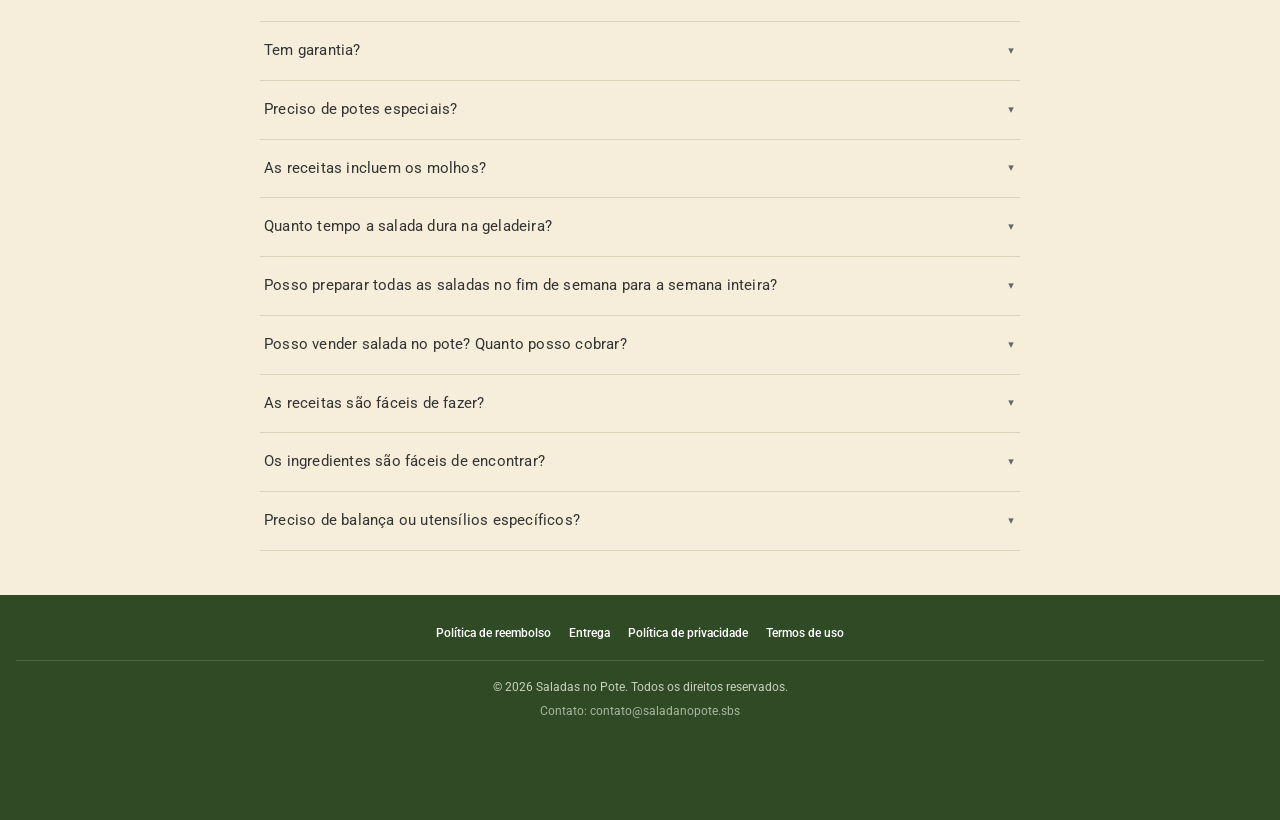
==== commit 08040dc1: "Imagens traduzidas do Rodrigo na página (convertidas para WebP) Mockup do topo, geladeira, cards das" ====
--- a/index.html
+++ b/index.html
@@ -49,7 +49,7 @@
   <div class="col">
     <h1 class="logo"><span class="logo__a">Saladas</span><span class="logo__b">NO POTE</span><span class="logo__c">+ molhos</span></h1>
     <p class="hero__sub"><b>60 RECEITAS</b> para fazer em casa e nunca mais faltar salada pronta na geladeira, até 5 dias sem murchar!</p>
-    <img class="mockup" src="img/mockup-produto.webp" alt="Material Saladas no Pote no tablet e no celular" width="900" height="900" fetchpriority="high">
+    <img class="mockup" src="img/hero-mockup.webp" alt="Saladas no Pote: pote de salada e o material no tablet e no celular" width="1000" height="750" fetchpriority="high">
     <a class="btn" href="#preco" data-cta>QUERO AS RECEITAS!</a>
   </div>
 </section>
@@ -67,7 +67,7 @@
       <li class="mais">Pronta em 30 minutos</li>
       <li class="ok">Preparo passo a passo</li>
     </ul>
-    <div class="reservado reservado--geladeira">FOTO DA GELADEIRA COM OS POTES<br><small>com as setas: "ordem das camadas que mantém fresca", "salada sempre pronta na geladeira", "até 5 dias sem murchar", "30 minutos pra preparar a semana"</small></div>
+    <img class="mockup" src="img/geladeira.webp" alt="Potes de salada na geladeira: ordem das camadas que mantém fresca" width="332" height="322" loading="lazy">
     <a class="btn" href="#preco" data-cta>QUERO AS RECEITAS!</a>
   </div>
 </section>
@@ -77,16 +77,16 @@
   <div class="col">
     <h2 class="titulo">ALGUMAS SALADAS<b>QUE VÃO TE VICIAR:</b></h2>
     <div class="cards">
-      <article class="card"><img src="img/hero.webp" alt="Salada refrescante no pote" loading="lazy"><h3>SALADA REFRESCANTE<br>+ MOLHO CÍTRICO</h3><p>Validade: até 5 dias</p></article>
-      <article class="card"><img src="img/caprese.webp" alt="Salada caprese" loading="lazy"><h3>SALADA CAPRESE</h3><p>Validade: até 5 dias</p></article>
-      <article class="card"><img src="img/caesar.webp" alt="Salada caesar" loading="lazy"><h3>SALADA CAESAR<br>+ MOLHO ORIGINAL</h3><p>Validade: até 5 dias</p></article>
+      <img class="card-img" src="img/card-2.webp" alt="Salada refrescante com molho cítrico" width="500" height="455" loading="lazy">
+      <img class="card-img" src="img/card-3.webp" alt="Salada caprese" width="500" height="455" loading="lazy">
+      <img class="card-img" src="img/card-4.webp" alt="Salada caesar com molho original" width="500" height="455" loading="lazy">
     </div>
     <a class="btn" href="#preco" data-cta>QUERO AS RECEITAS!</a>
     <div class="cards">
-      <article class="card"><img src="img/frango.webp" alt="Salada com frango" loading="lazy"><h3>SALADA DE FRANGO<br>+ MOLHO ESPECIAL</h3><p>Validade: até 5 dias</p></article>
-      <article class="card"><img src="img/mediterranea.webp" alt="Salada mediterrânea" loading="lazy"><h3>SALADA MEDITERRÂNEA<br>+ MOLHO AGRIDOCE</h3><p>Validade: até 5 dias</p></article>
-      <article class="card"><img src="img/grega.webp" alt="Salada grega" loading="lazy"><h3>SALADA GREGA<br>+ VINAGRETE DE LIMÃO</h3><p>Validade: até 5 dias</p></article>
-      <article class="card"><img src="img/graodebico.webp" alt="Salada de grão-de-bico" loading="lazy"><h3>SALADA RÚSTICA<br>+ MOSTARDA E MEL</h3><p>Validade: até 5 dias</p></article>
+      <img class="card-img" src="img/card-5.webp" alt="Salada big burger com molho especial" width="500" height="455" loading="lazy">
+      <img class="card-img" src="img/card-6.webp" alt="Salada mediterrânea com molho agridoce" width="500" height="455" loading="lazy">
+      <img class="card-img" src="img/card-7.webp" alt="Salada toscana com molho siciliano" width="500" height="455" loading="lazy">
+      <img class="card-img" src="img/card-8.webp" alt="Salada rústica com mostarda e mel" width="500" height="455" loading="lazy">
     </div>
     <a class="btn" href="#preco" data-cta>QUERO AS RECEITAS!</a>
   </div>
@@ -97,9 +97,9 @@
   <div class="col">
     <h2 class="titulo titulo--um">FRESCOR NO <em>PRATO</em> +<br>MOLHOS IRRESISTÍVEIS</h2>
     <div class="galeria">
-      <img src="img/molho.webp" alt="Azeite sendo servido na salada" loading="lazy">
-      <div class="reservado reservado--quadro">VÍDEO/GIF: MOLHO SENDO SERVIDO NA SALADA</div>
-      <div class="reservado reservado--quadro">VÍDEO/GIF: MOLHO SENDO MISTURADO NO POTE</div>
+      <img src="img/molho-9.webp" alt="Molho verde cremoso sendo servido na salada" width="497" height="490" loading="lazy">
+      <img src="img/molho-10.webp" alt="Molho rosé sobre salada colorida" width="485" height="482" loading="lazy">
+      <img src="img/molho-11.webp" alt="Salada misturada com molho no pote" width="495" height="500" loading="lazy">
     </div>
     <a class="btn" href="#preco" data-cta>QUERO AS RECEITAS!</a>
   </div>
@@ -120,10 +120,10 @@
   <div class="col col--larga">
     <h2 class="titulo">VOCÊ TAMBÉM LEVA<b>+ 4 BÔNUS EXCLUSIVOS:</b></h2>
     <div class="bonus">
-      <article class="bonus__card"><img src="img/smoothie.webp" alt="Smoothie detox" loading="lazy"><p class="bonus__n">BÔNUS 1:</p><h3>SMOOTHIES DETOX</h3><p class="bonus__q">20 RECEITAS</p><p class="bonus__p"><s data-bonus-de></s> GRÁTIS HOJE!</p></article>
-      <article class="bonus__card"><img src="img/shot.webp" alt="Shot matinal" loading="lazy"><p class="bonus__n">BÔNUS 2:</p><h3>SHOTS MATINAIS</h3><p class="bonus__q">5 RECEITAS</p><p class="bonus__p"><s data-bonus-de></s> GRÁTIS HOJE!</p></article>
-      <article class="bonus__card"><img src="img/aguas.webp" alt="Água saborizada" loading="lazy"><p class="bonus__n">BÔNUS 3:</p><h3>ÁGUAS SABORIZADAS</h3><p class="bonus__q">15 RECEITAS</p><p class="bonus__p"><s data-bonus-de></s> GRÁTIS HOJE!</p></article>
-      <article class="bonus__card bonus__card--destaque"><span class="bonus__selo">⏳ ESPECIAL DA ESTAÇÃO</span><img src="img/sopa.webp" alt="Sopa" loading="lazy"><p class="bonus__n">BÔNUS 4:</p><h3>SOPAS E CALDOS</h3><p class="bonus__q">10 RECEITAS · TEMPO LIMITADO</p><p class="bonus__p"><s data-bonus-de></s> GRÁTIS HOJE!</p></article>
+      <article class="bonus__card"><img src="img/bonus-1.webp" alt="Bônus 1" loading="lazy"><p class="bonus__n">BÔNUS 1:</p><h3>VITAMINAS DETOX</h3><p class="bonus__q">20 RECEITAS</p><p class="bonus__p"><s data-bonus-de></s> GRÁTIS HOJE!</p></article>
+      <article class="bonus__card"><img src="img/bonus-2.webp" alt="Bônus 2" loading="lazy"><p class="bonus__n">BÔNUS 2:</p><h3>SHOTS MATINAIS</h3><p class="bonus__q">5 RECEITAS</p><p class="bonus__p"><s data-bonus-de></s> GRÁTIS HOJE!</p></article>
+      <article class="bonus__card"><img src="img/bonus-3.webp" alt="Bônus 3" loading="lazy"><p class="bonus__n">BÔNUS 3:</p><h3>ÁGUAS SABORIZADAS</h3><p class="bonus__q">15 RECEITAS</p><p class="bonus__p"><s data-bonus-de></s> GRÁTIS HOJE!</p></article>
+      <article class="bonus__card bonus__card--destaque"><span class="bonus__selo">⏳ ESPECIAL DA ESTAÇÃO</span><img src="img/bonus-4.webp" alt="Bônus 4" loading="lazy"><p class="bonus__n">BÔNUS 4:</p><h3>SOPAS E ENSOPADOS</h3><p class="bonus__q">10 RECEITAS · TEMPO LIMITADO</p><p class="bonus__p"><s data-bonus-de></s> GRÁTIS HOJE!</p></article>
     </div>
     <a class="btn" href="#preco" data-cta>QUERO AS RECEITAS!</a>
 
@@ -150,14 +150,14 @@
   <div class="col">
     <div class="oferta">
       <h3>SALADAS NO POTE +<br>MOLHOS IRRESISTÍVEIS</h3>
-      <img class="mockup mockup--pacote" src="img/mockup-pacote.webp" alt="Pacote completo: receitas e 4 bônus" width="1000" height="667" loading="lazy">
+      <img class="mockup mockup--pacote" src="img/pacote.webp" alt="Pacote completo: Saladas no Pote e 4 bônus" width="450" height="336" loading="lazy">
       <ul>
         <li>+ 60 RECEITAS DE SALADA</li>
         <li>+ RECEITAS DE MOLHOS</li>
-        <li>+ 20 RECEITAS DE SMOOTHIES</li>
+        <li>+ 20 RECEITAS DE VITAMINAS DETOX</li>
         <li>+ 5 RECEITAS DE SHOTS MATINAIS</li>
         <li>+ 15 RECEITAS DE ÁGUAS SABORIZADAS</li>
-        <li>+ 10 RECEITAS DE SOPAS E CALDOS PROTEICOS</li>
+        <li>+ 10 RECEITAS DE SOPAS E ENSOPADOS PROTEICOS</li>
       </ul>
       <p class="oferta__de">De <s>R$ <span data-sp="precoDe">97,00</span></s></p>
       <p class="oferta__valor">R$ <span data-sp="preco">29,90</span></p>
--- a/style.css
+++ b/style.css
@@ -198,3 +198,5 @@
   .dores__titulo .titulo { font-size: 20px; }
   .dor { font-size: 15px; }
 }
+.card-img { width: 100%; border-radius: 10px; box-shadow: 0 2px 8px rgba(0, 0, 0, .06); }
+.galeria img { width: 100%; height: auto; aspect-ratio: auto; }
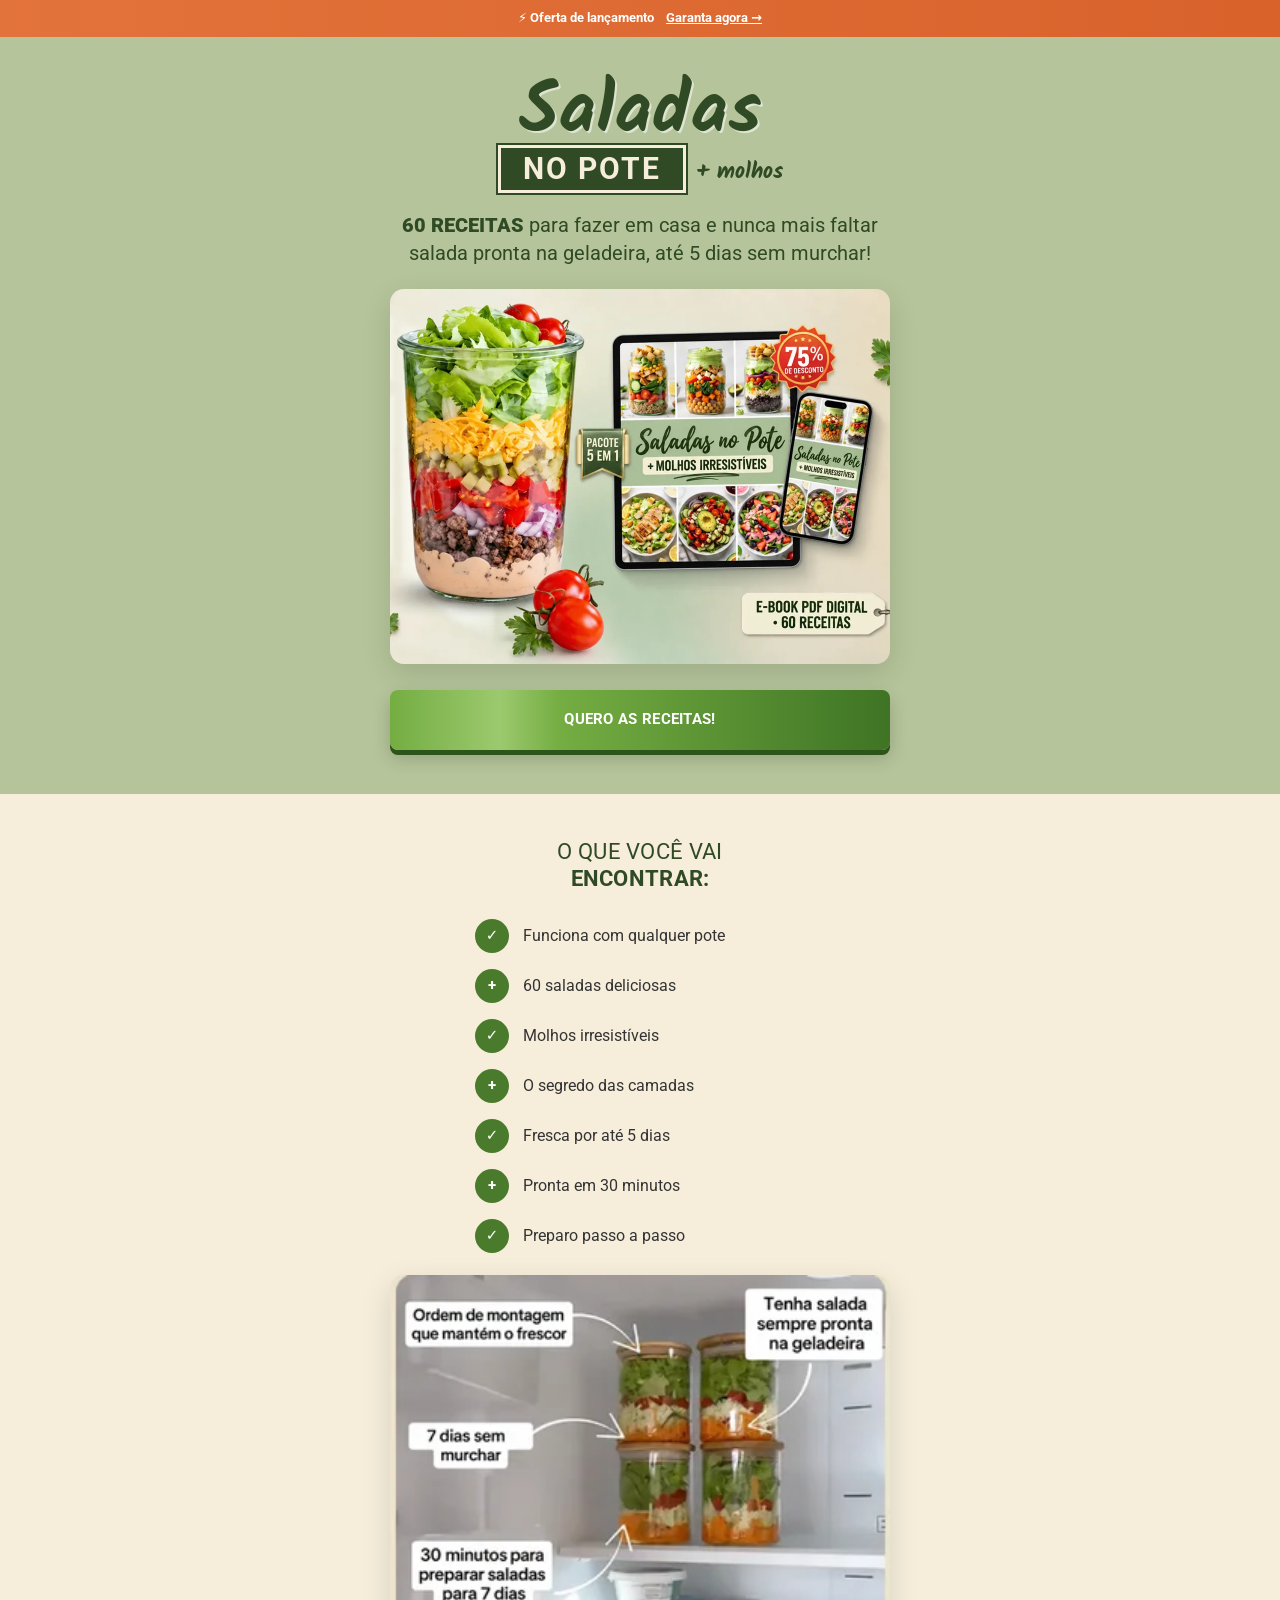
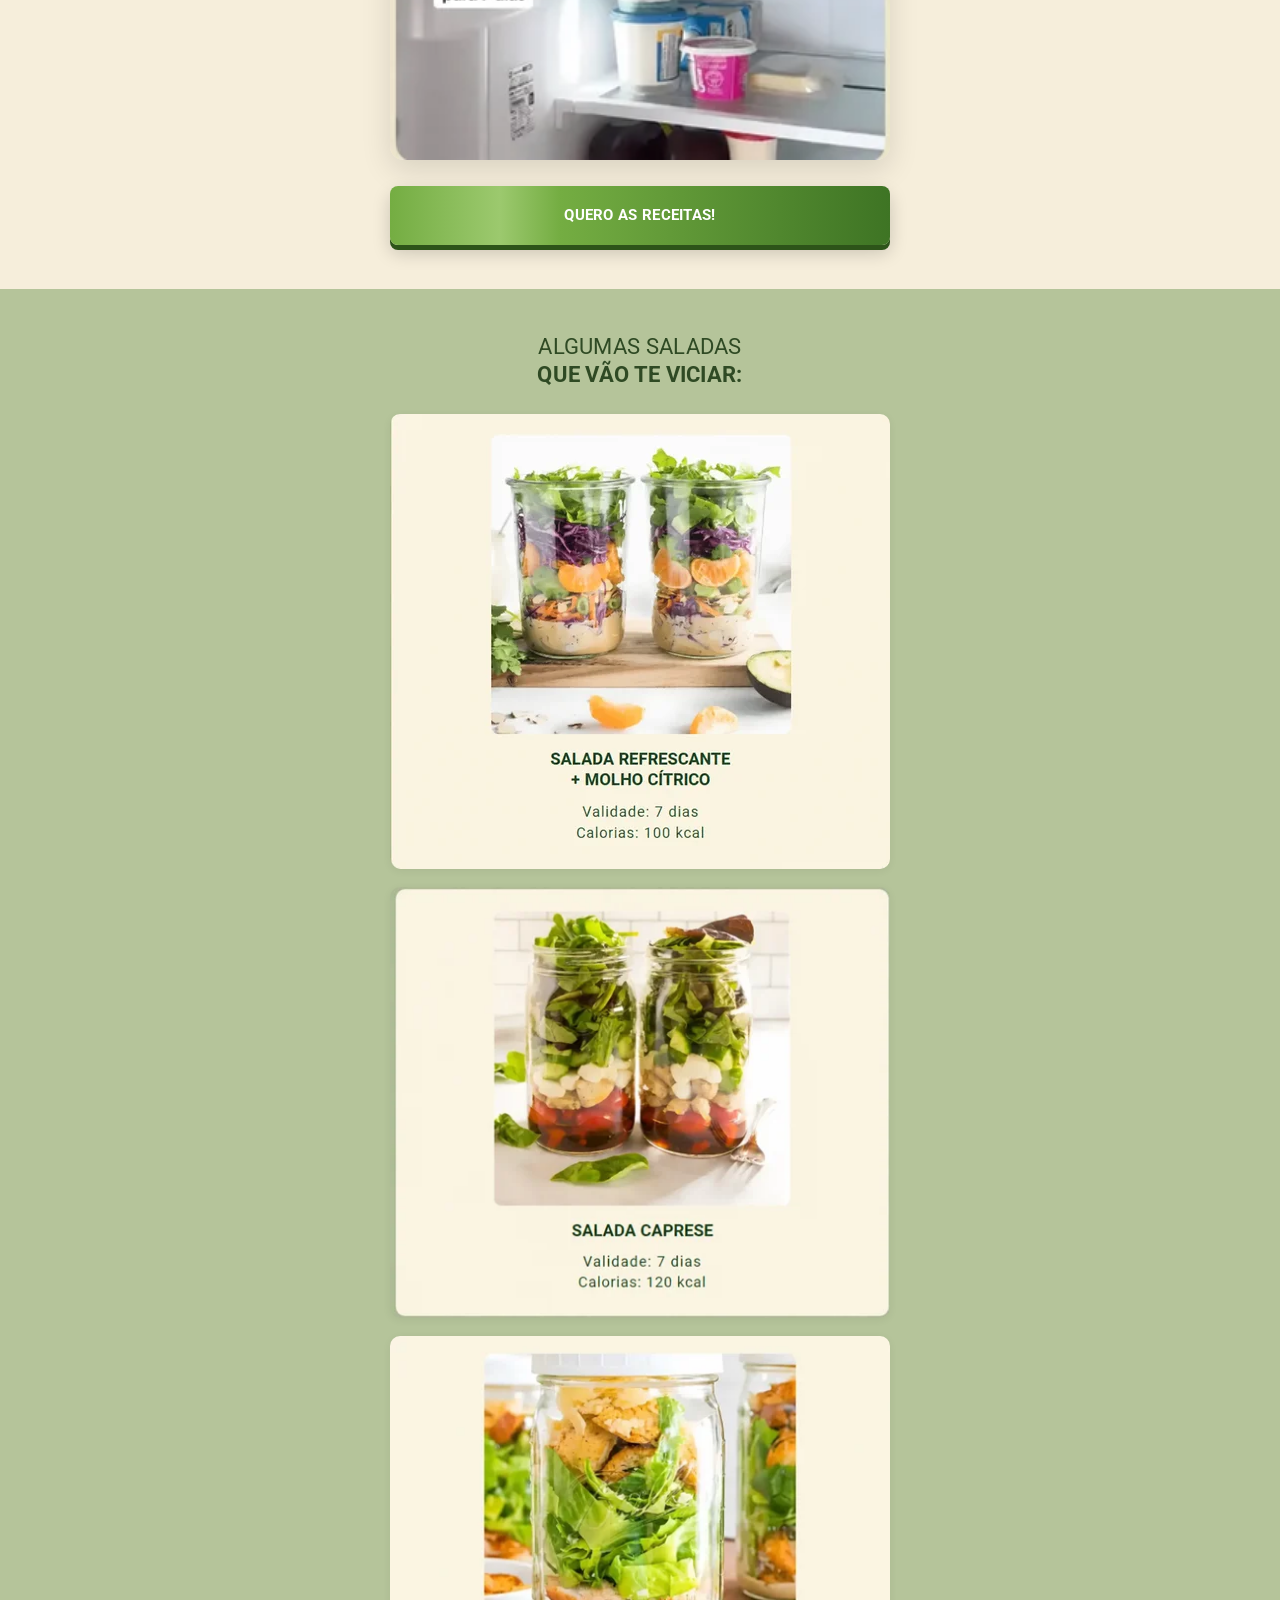
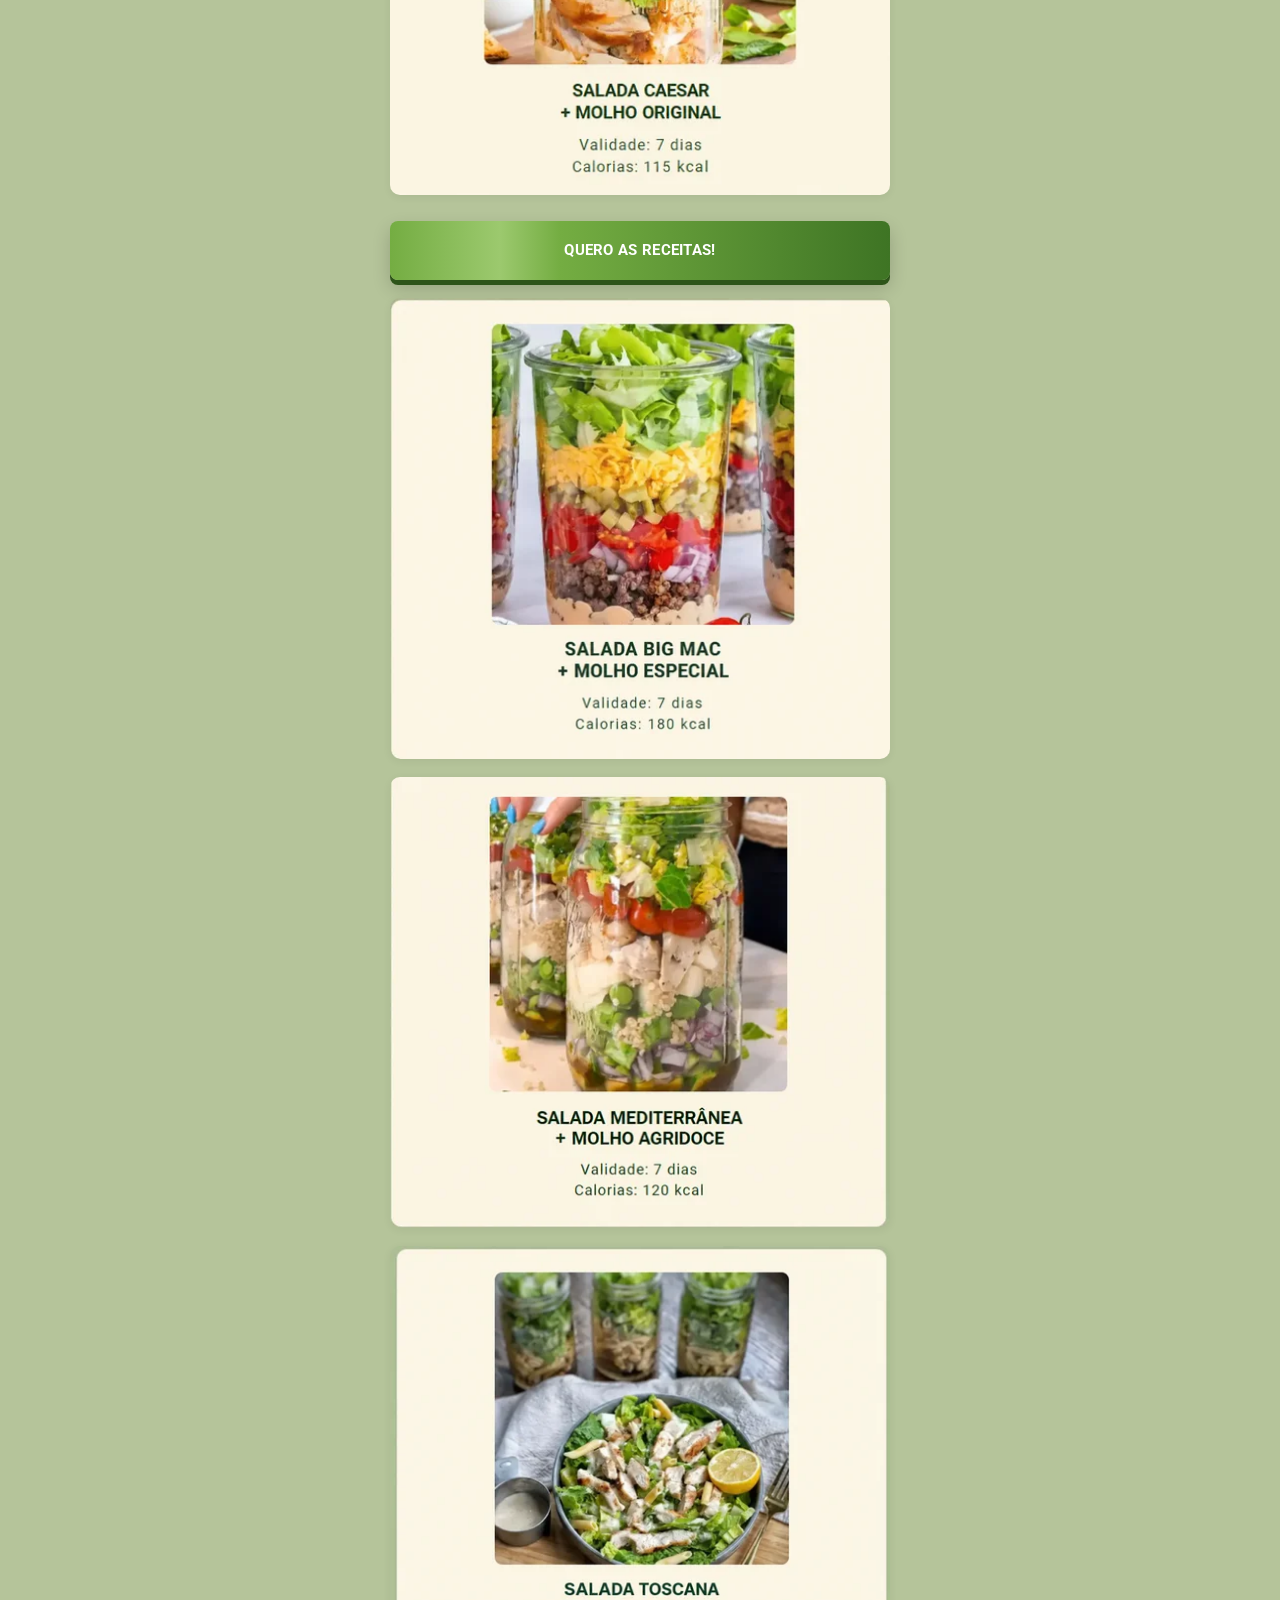
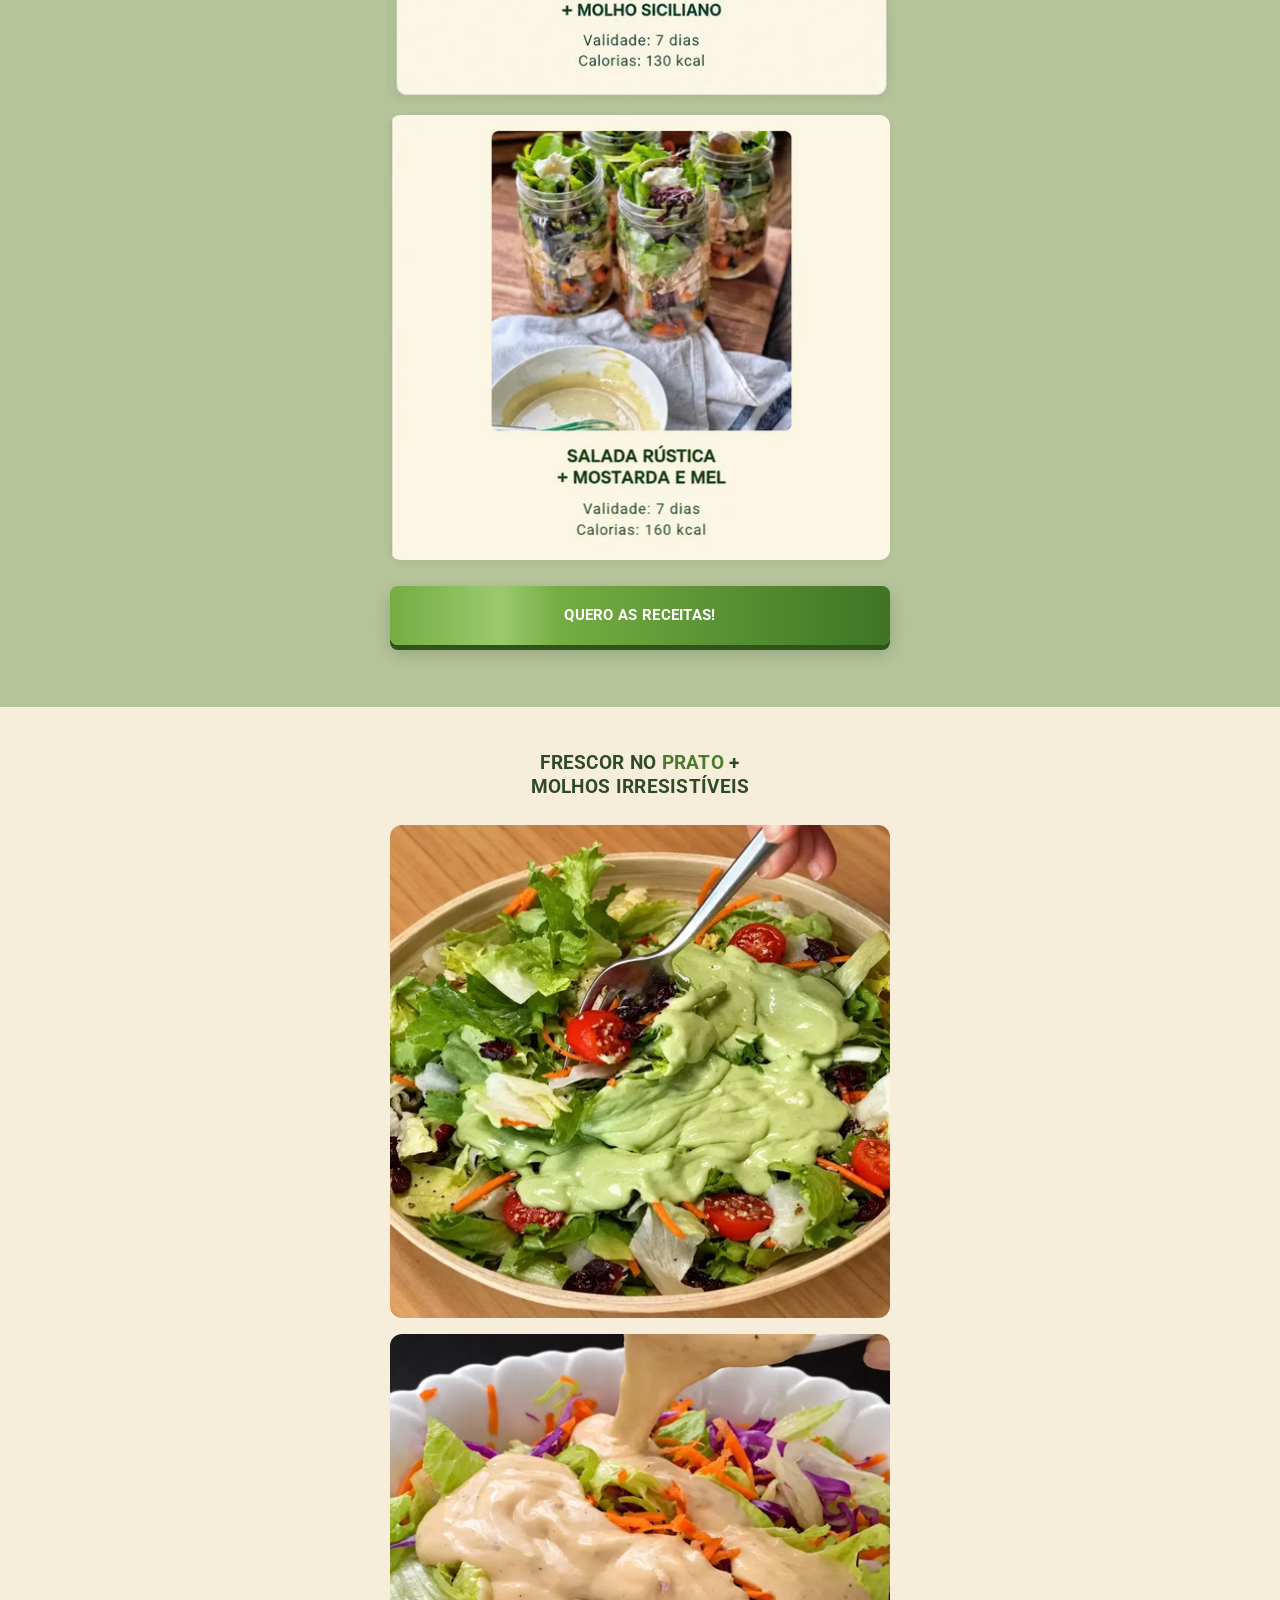
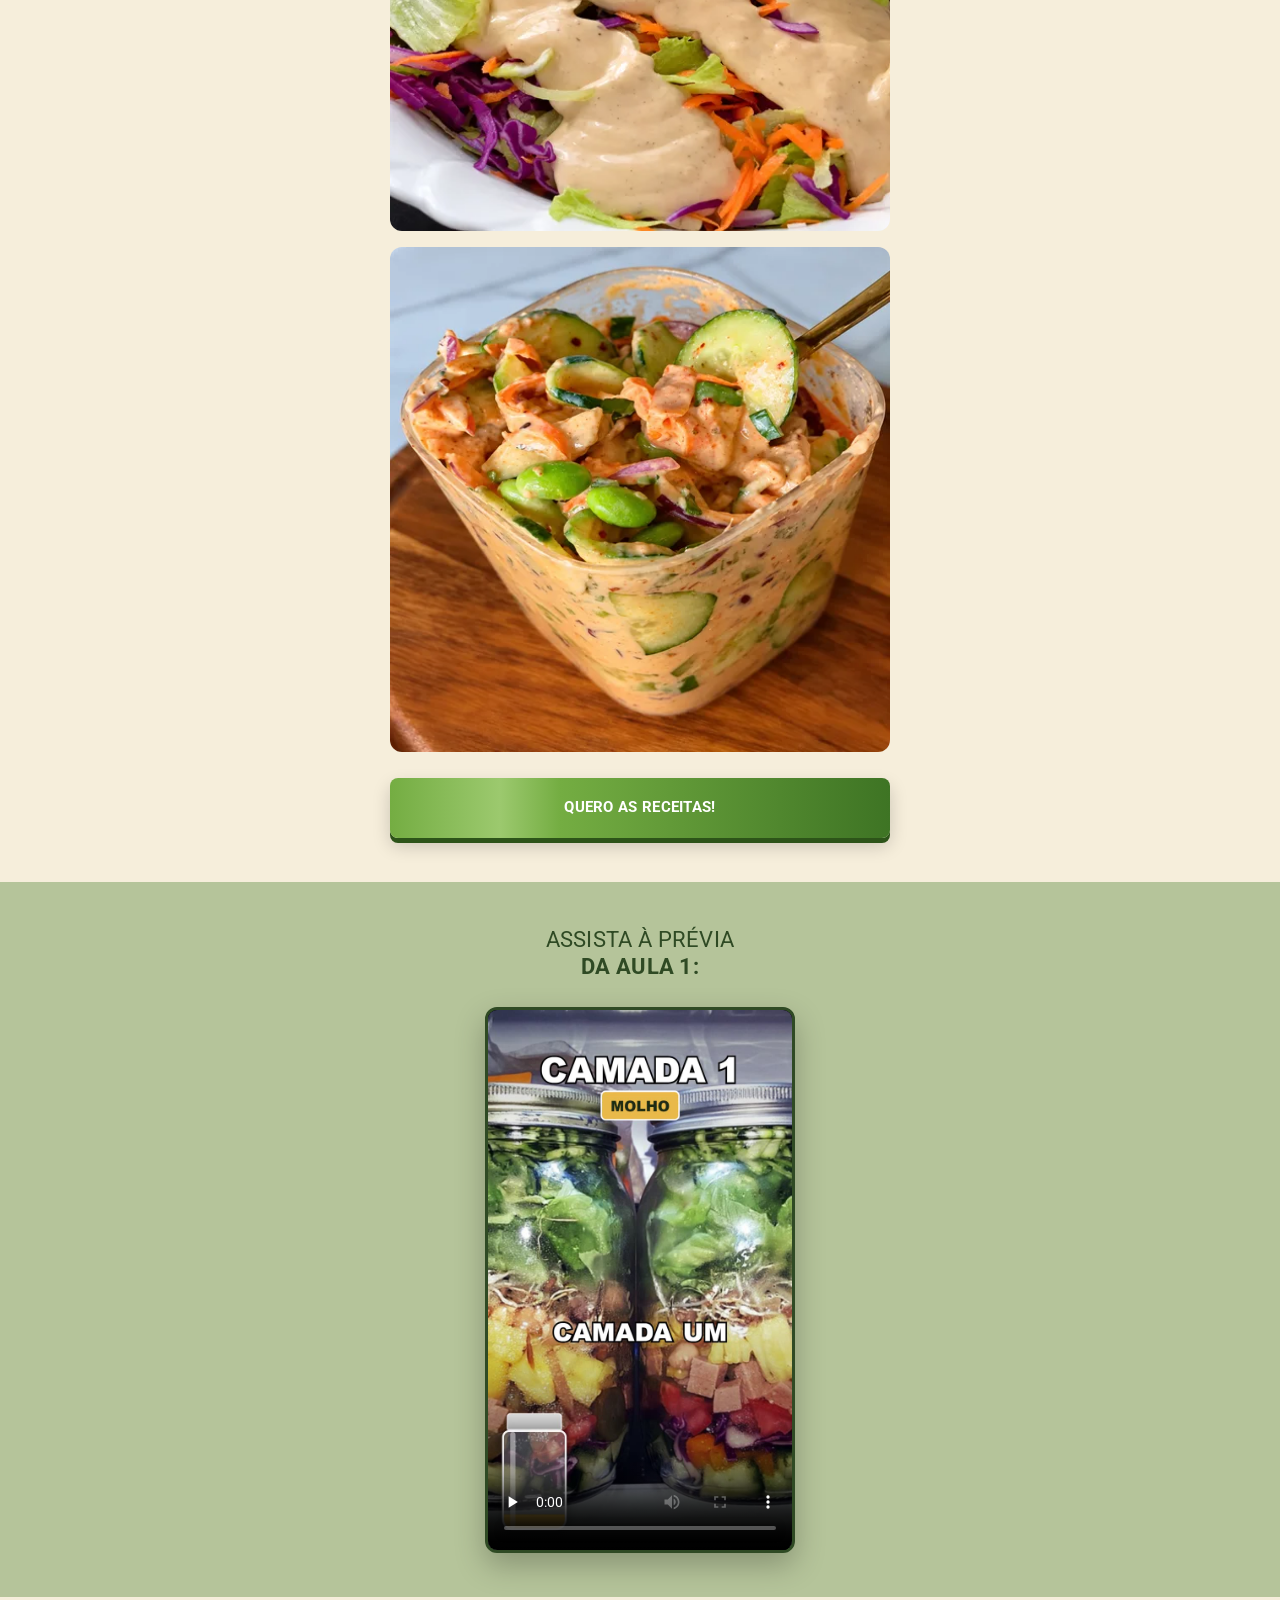
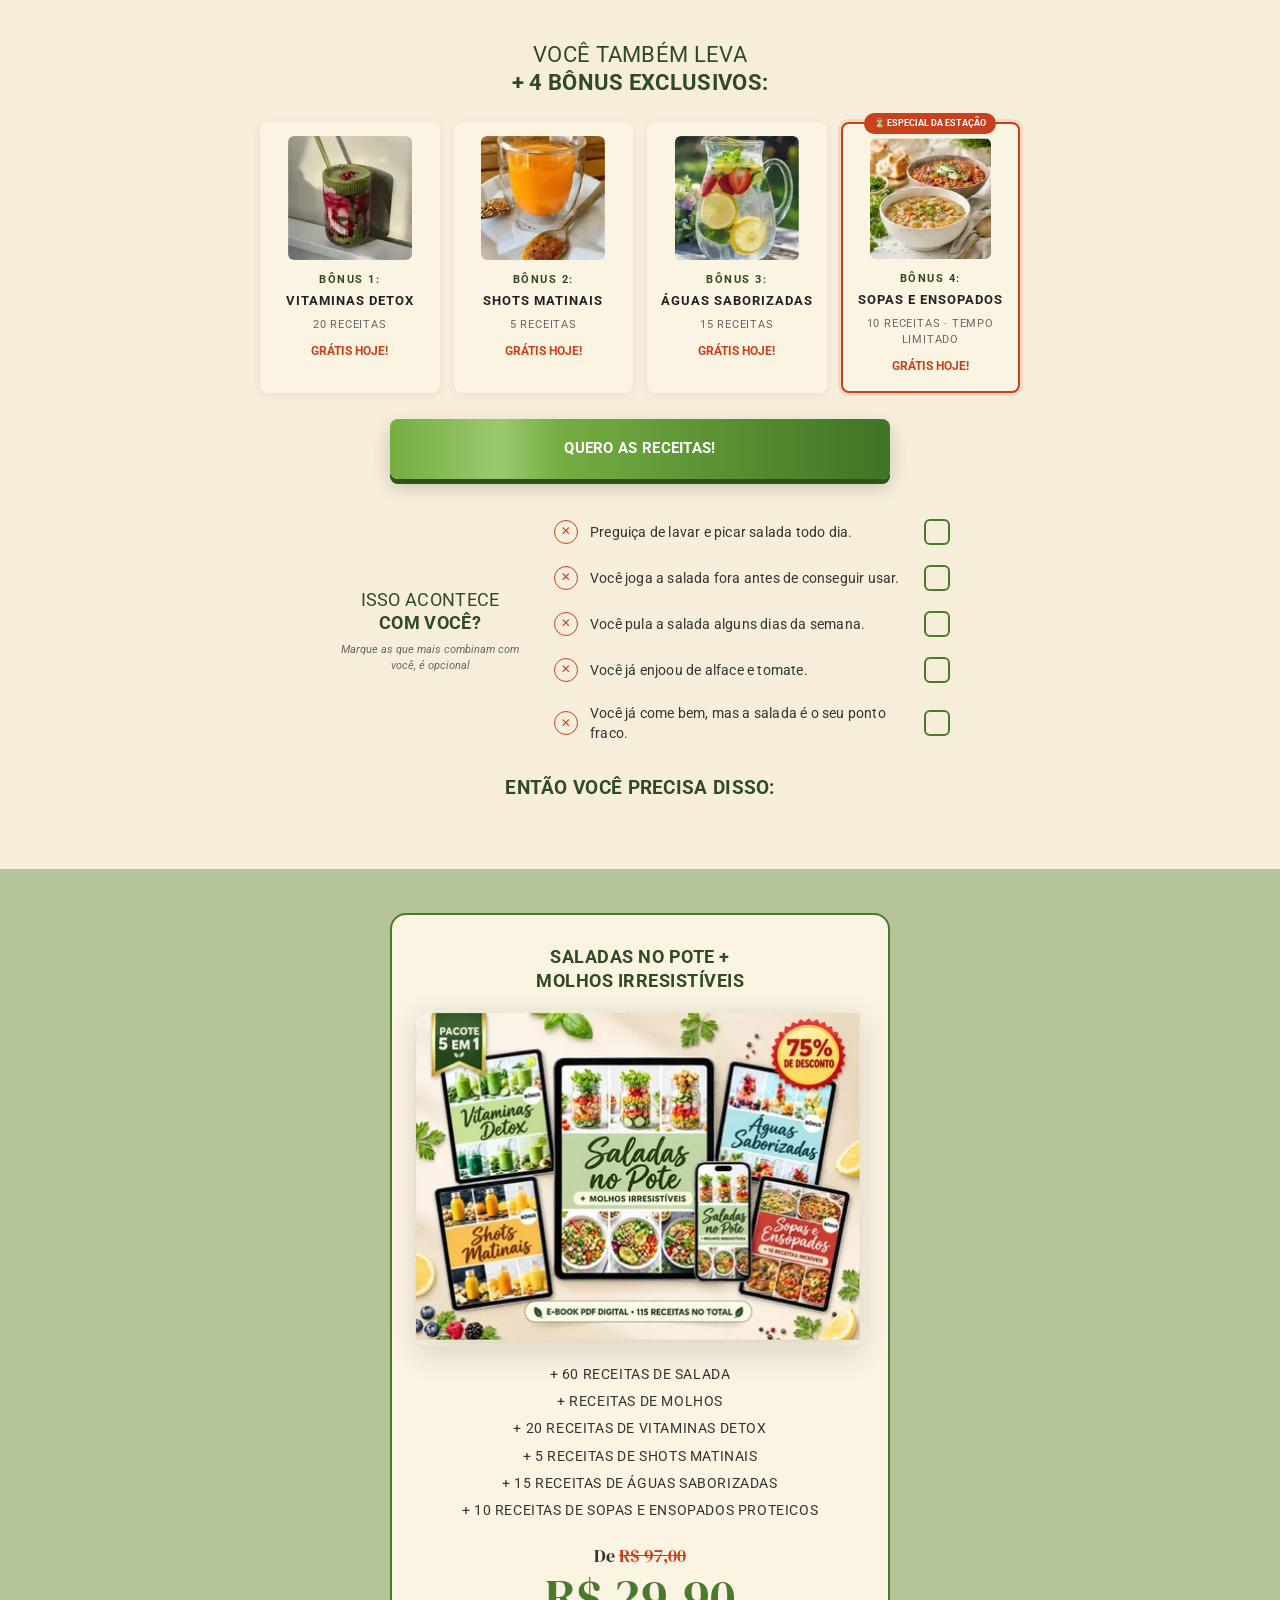
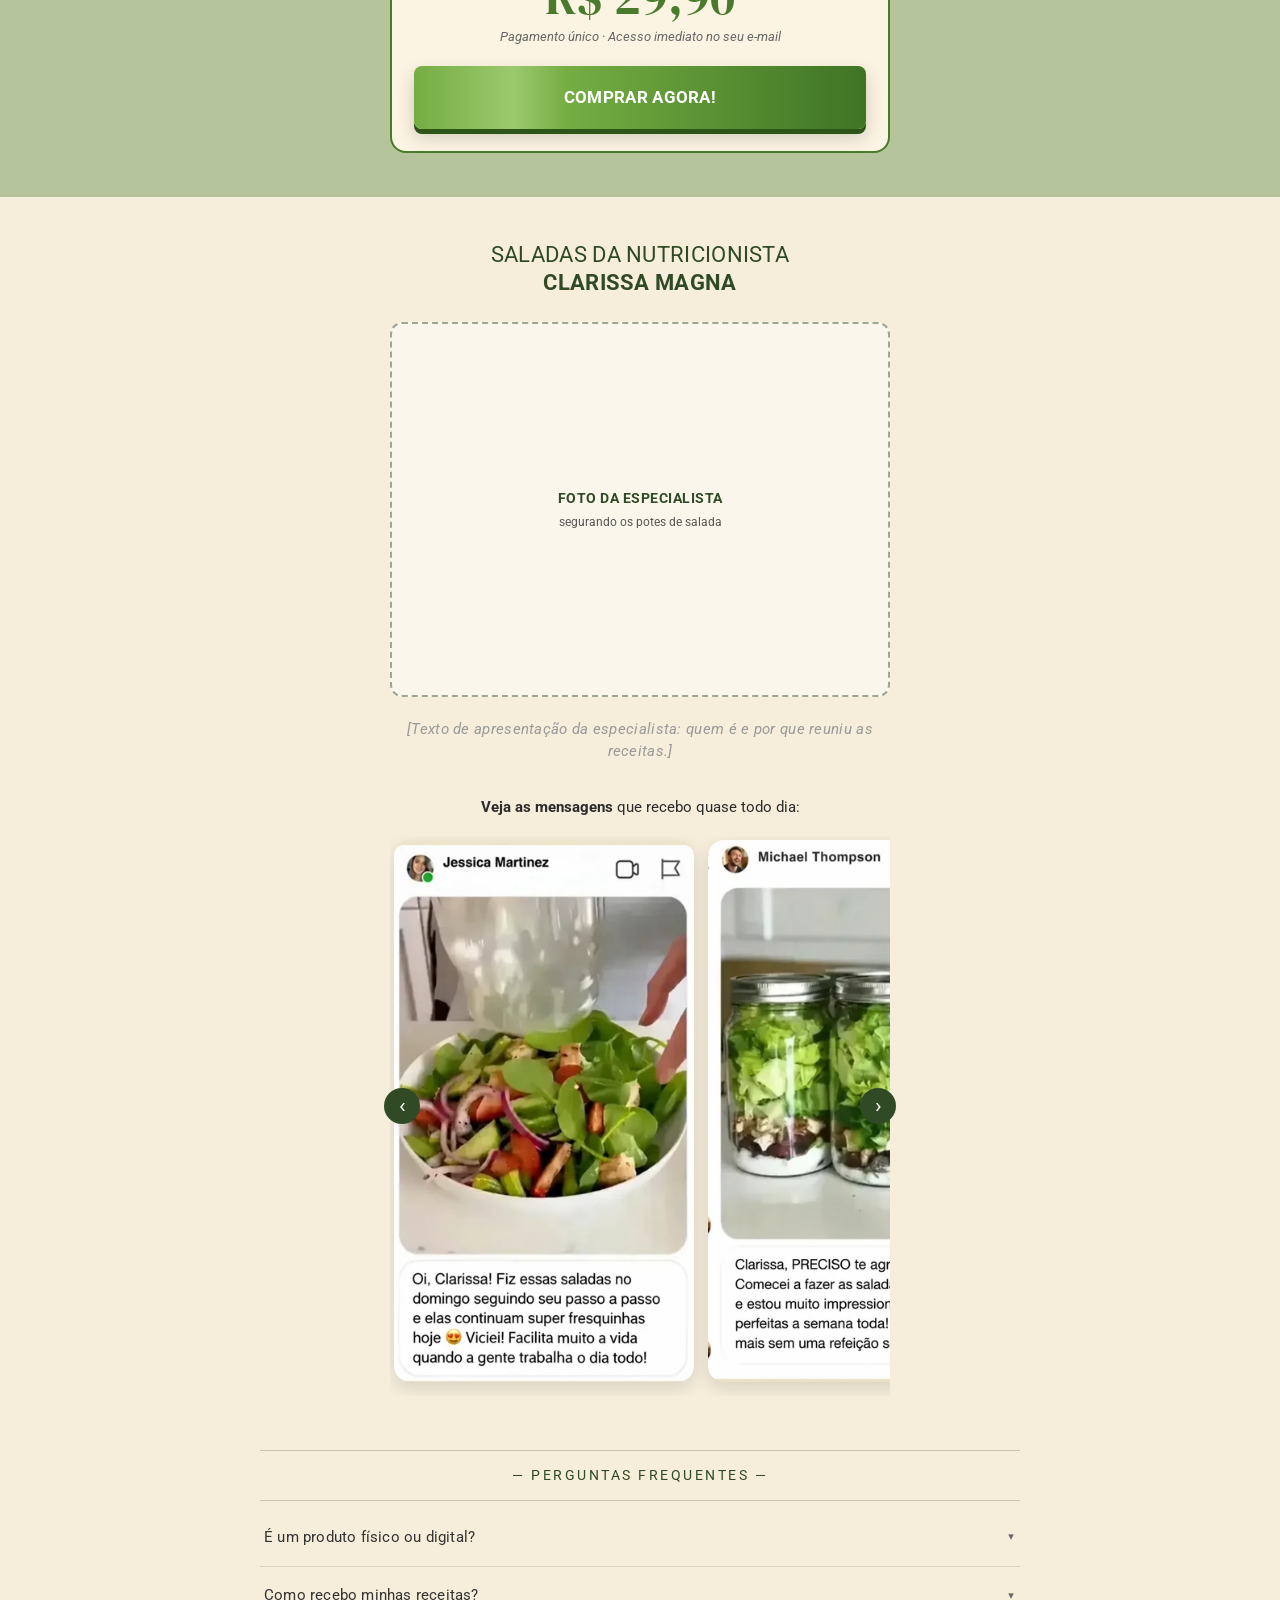
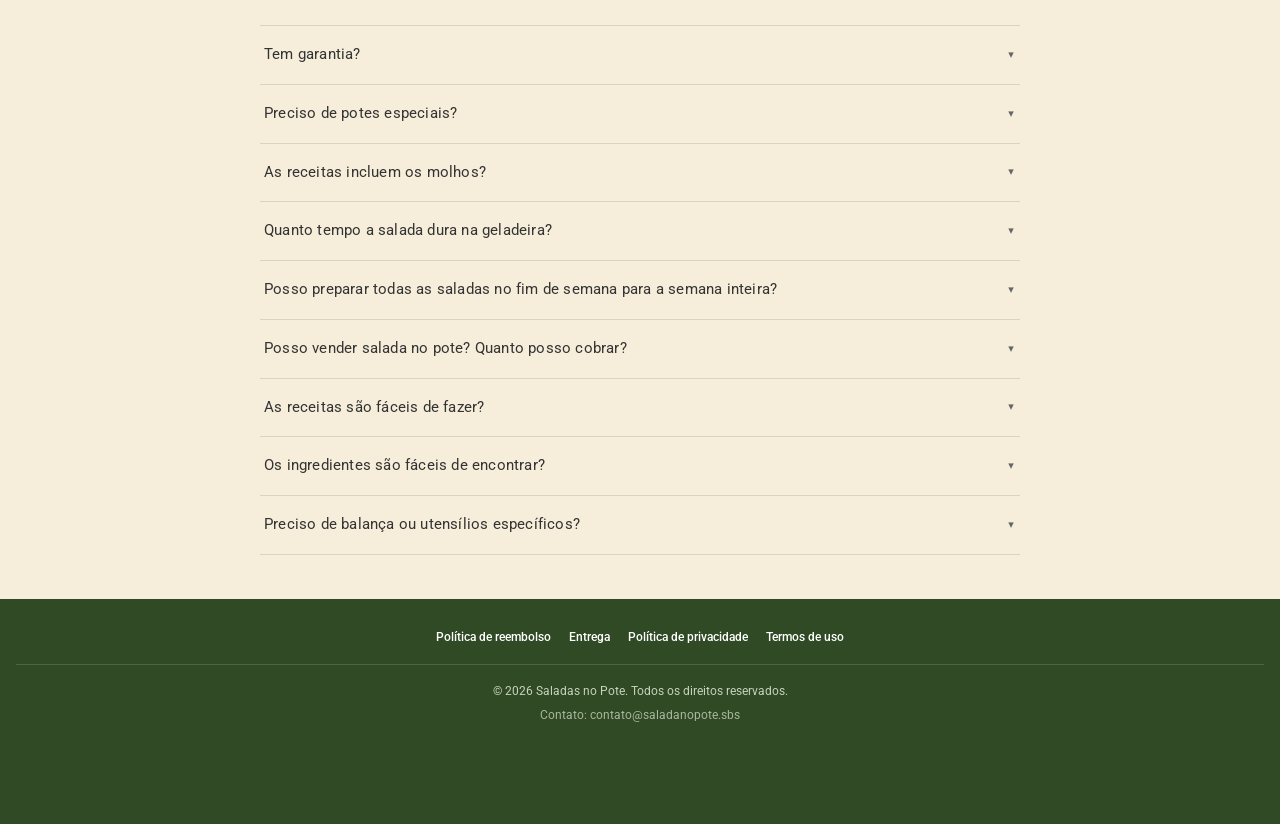
==== commit 40847f9b: "Depoimentos da Clarissa Magna no carrossel e nome completo da especialista Co-Authored-By: Claude Op" ====
--- a/index.html
+++ b/index.html
@@ -182,10 +182,11 @@
     <div class="depo">
       <button class="depo__seta depo__seta--esq" type="button" aria-label="Anterior">‹</button>
       <div class="depo__trilho">
-        <div class="reservado reservado--depo">DEPOIMENTO 1<br><small>print de mensagem real</small></div>
-        <div class="reservado reservado--depo">DEPOIMENTO 2<br><small>print de mensagem real</small></div>
-        <div class="reservado reservado--depo">DEPOIMENTO 3<br><small>print de mensagem real</small></div>
-        <div class="reservado reservado--depo">DEPOIMENTO 4<br><small>print de mensagem real</small></div>
+        <img class="depo__img" src="img/depo-14.webp" alt="Mensagem de cliente para a Clarissa" width="375" height="667" loading="lazy">
+        <img class="depo__img" src="img/depo-15.webp" alt="Mensagem de cliente para a Clarissa" width="375" height="667" loading="lazy">
+        <img class="depo__img" src="img/depo-16.webp" alt="Mensagem de cliente para a Clarissa" width="375" height="667" loading="lazy">
+        <img class="depo__img" src="img/depo-17.webp" alt="Mensagem de cliente para a Clarissa" width="375" height="667" loading="lazy">
+        <img class="depo__img" src="img/depo-18.webp" alt="Mensagem de cliente para a Clarissa" width="375" height="667" loading="lazy">
       </div>
       <button class="depo__seta depo__seta--dir" type="button" aria-label="Próximo">›</button>
     </div>
--- a/style.css
+++ b/style.css
@@ -200,3 +200,4 @@
 }
 .card-img { width: 100%; border-radius: 10px; box-shadow: 0 2px 8px rgba(0, 0, 0, .06); }
 .galeria img { width: 100%; height: auto; aspect-ratio: auto; }
+.depo__img { flex: 0 0 72%; max-width: 300px; height: auto; border-radius: 16px; scroll-snap-align: center; box-shadow: 0 6px 18px rgba(0, 0, 0, .12); background: #fff; }
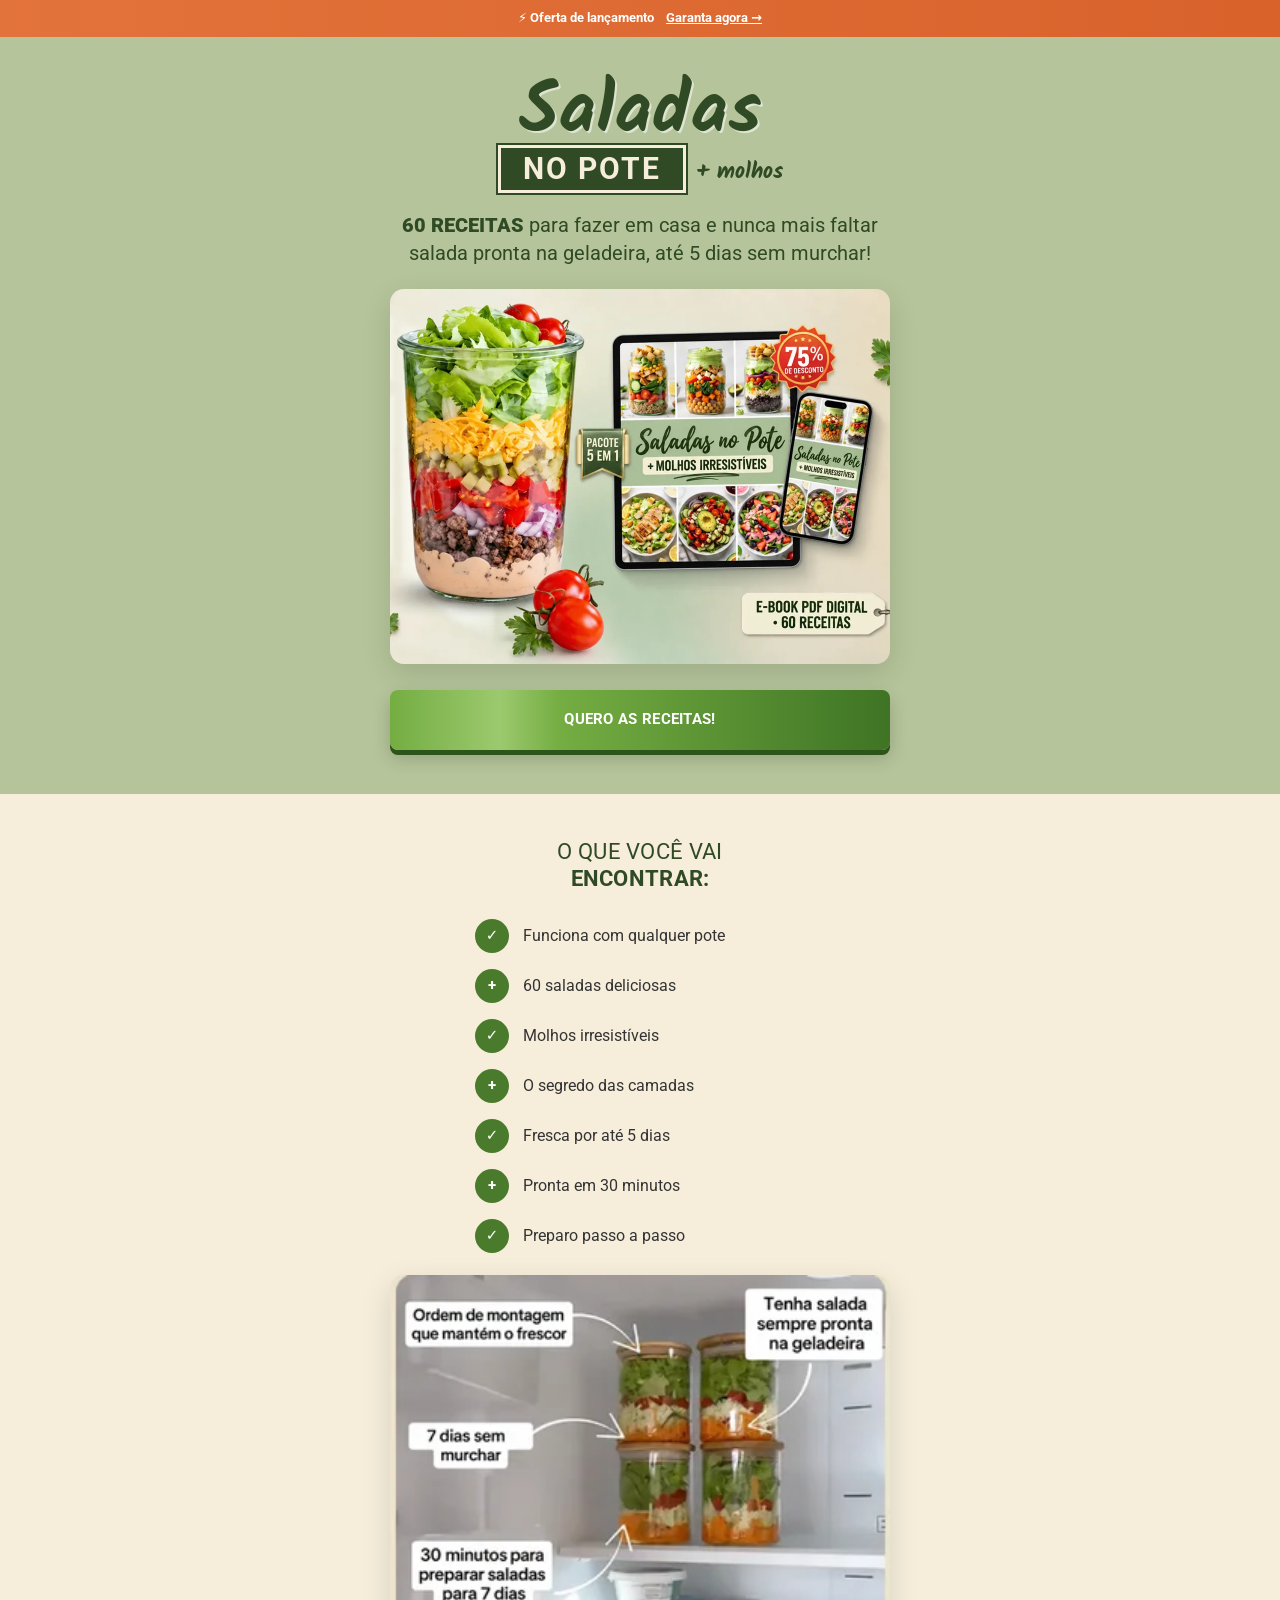
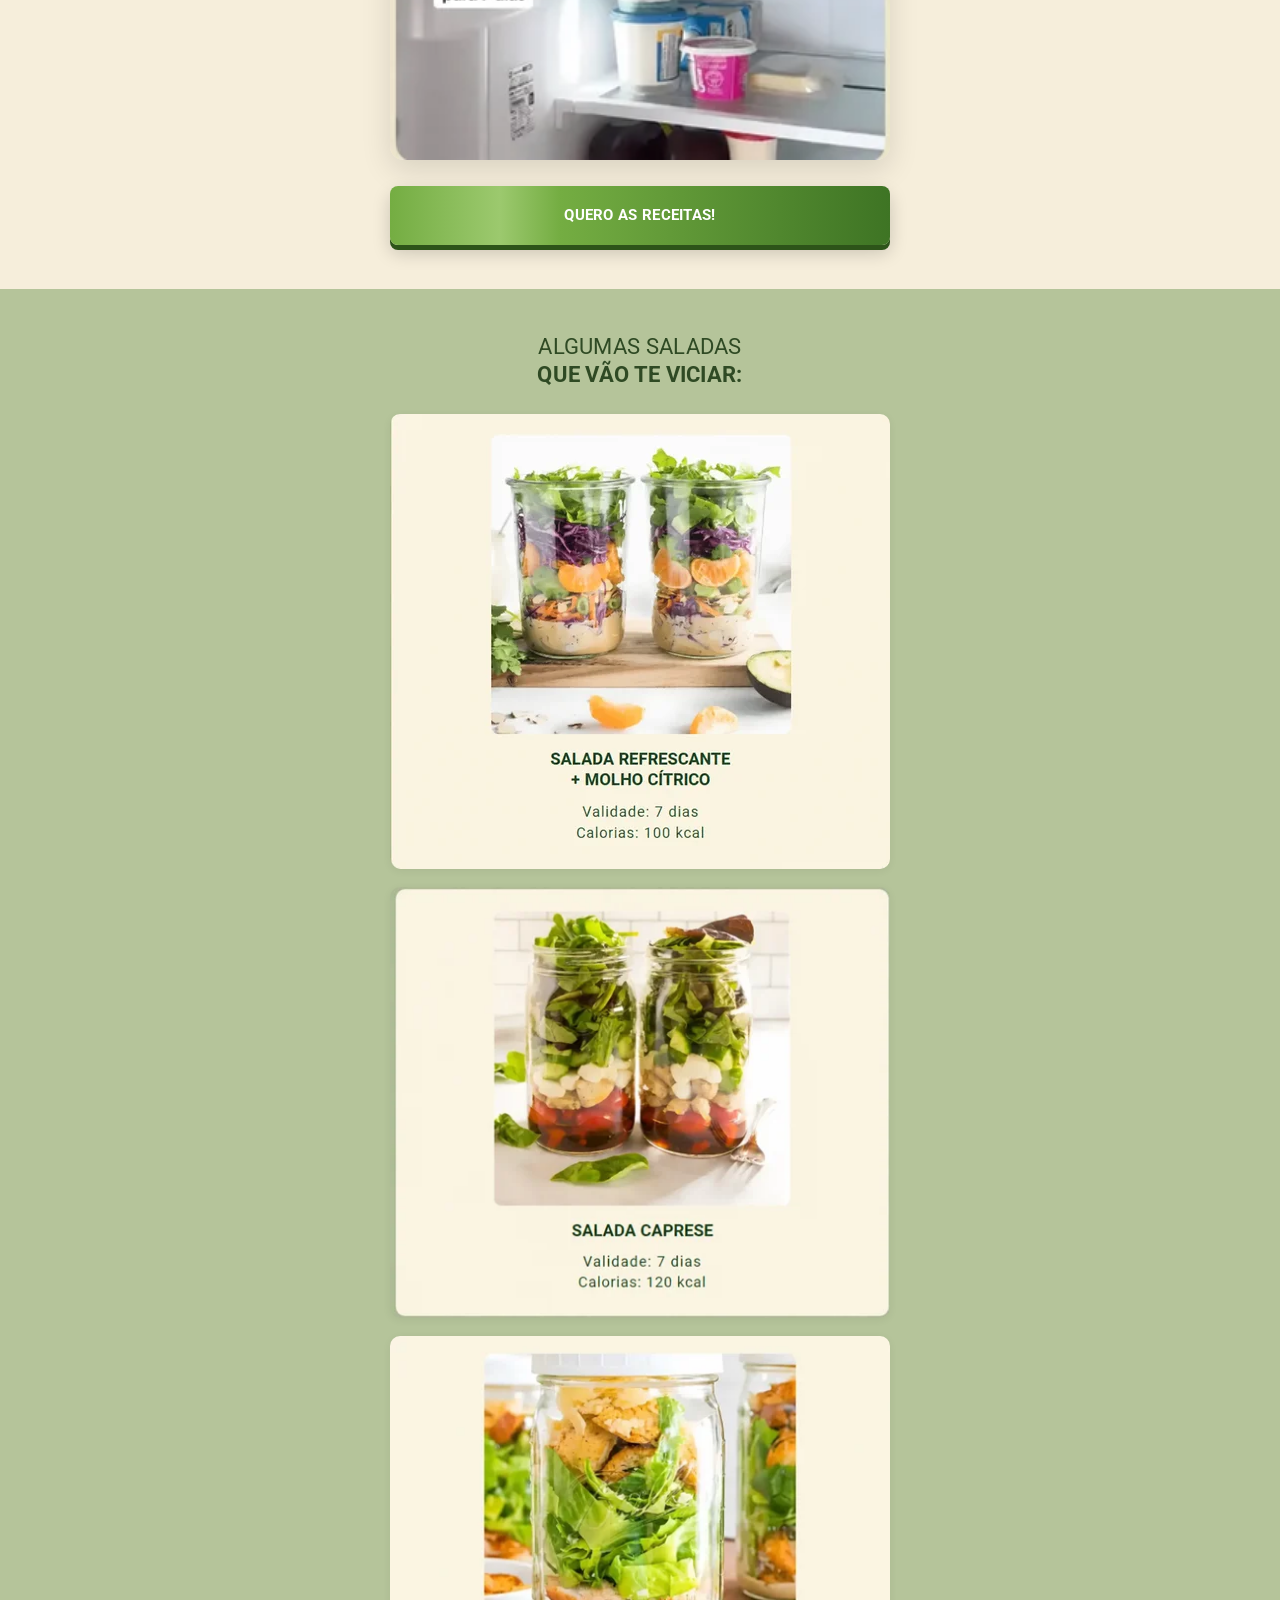
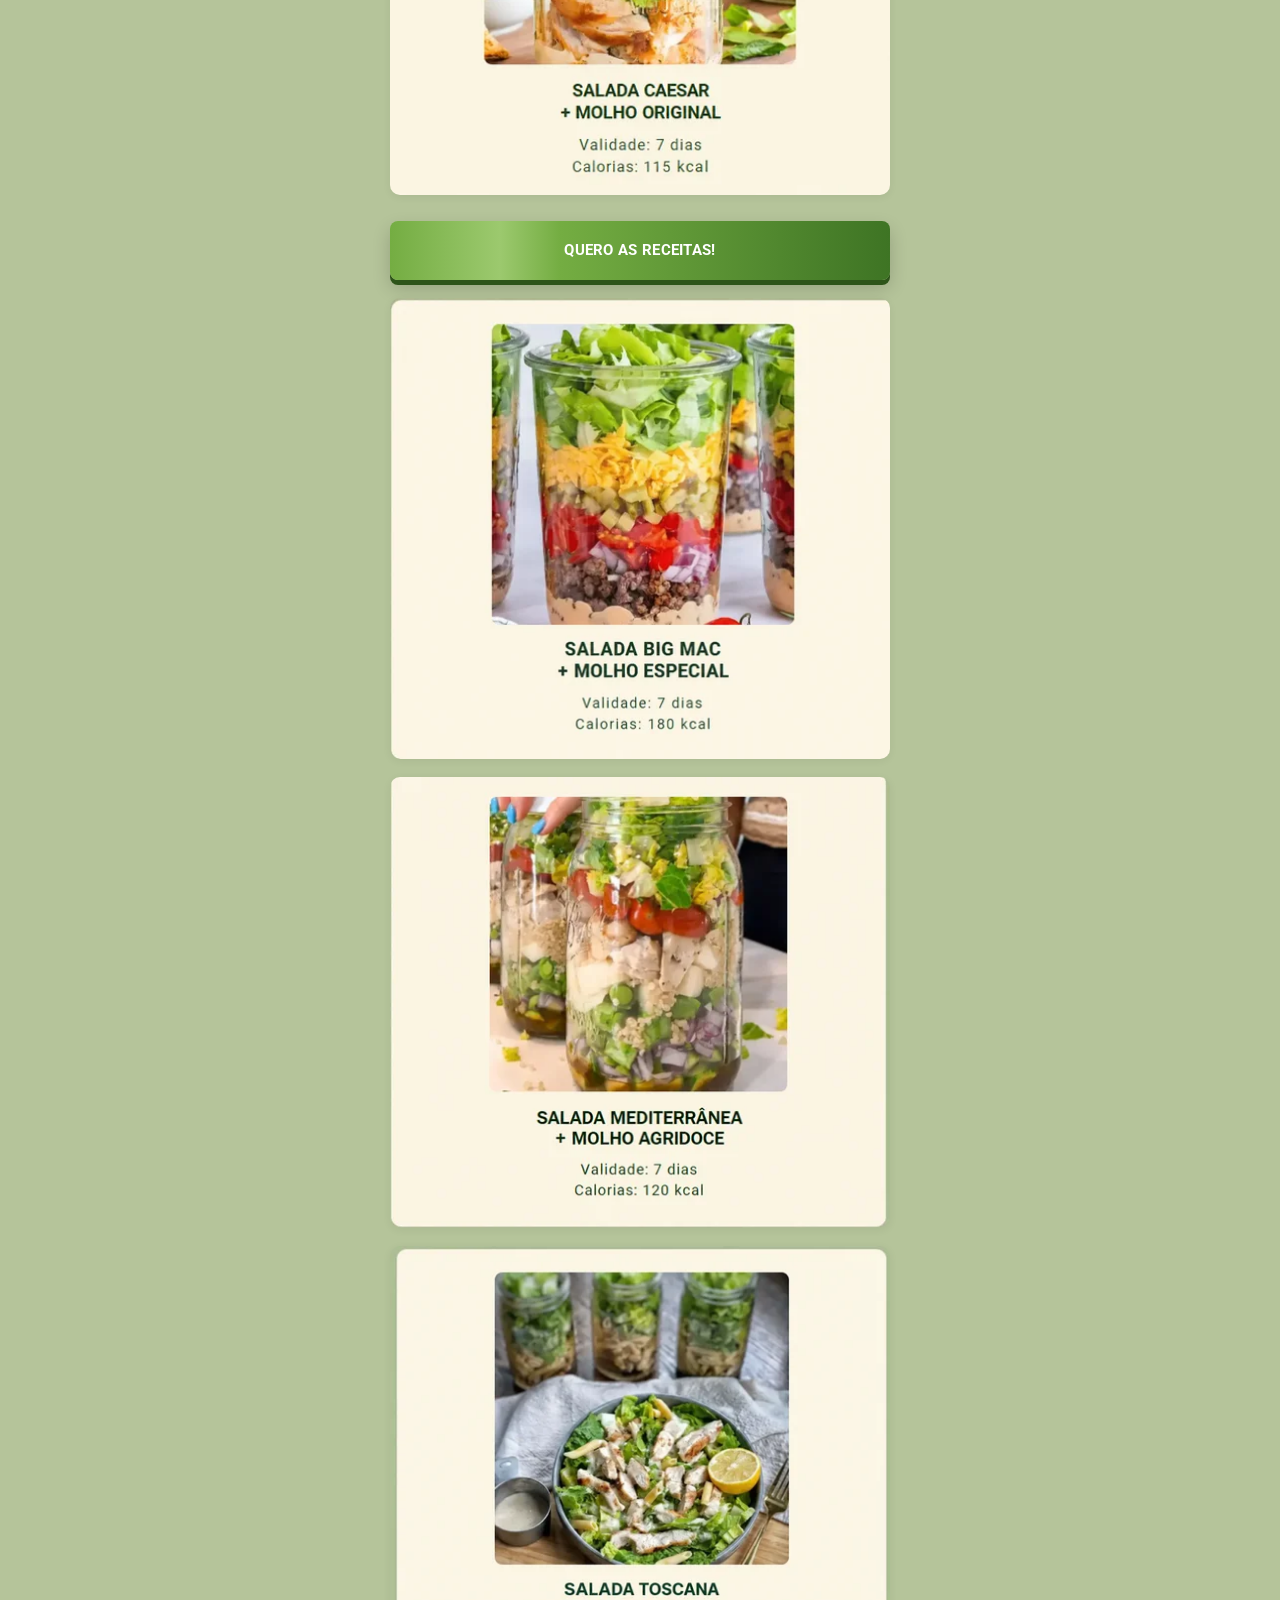
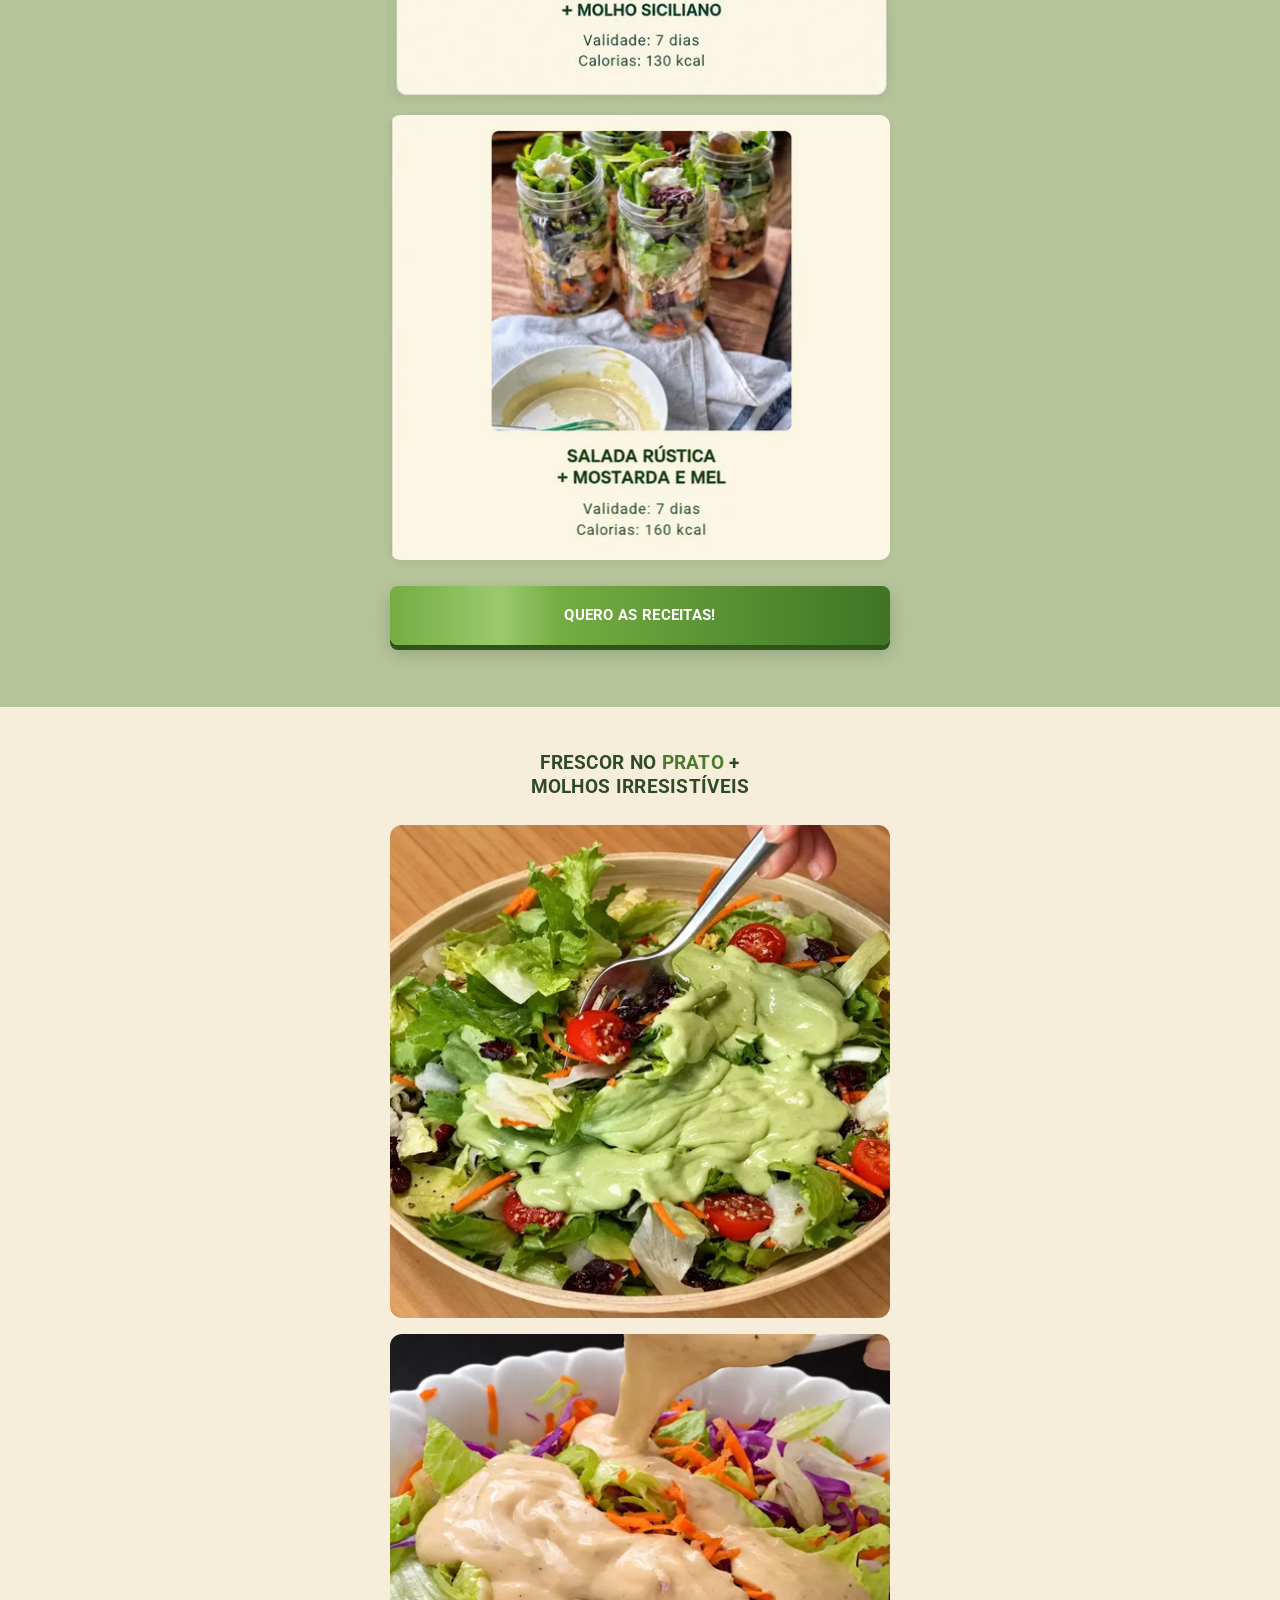
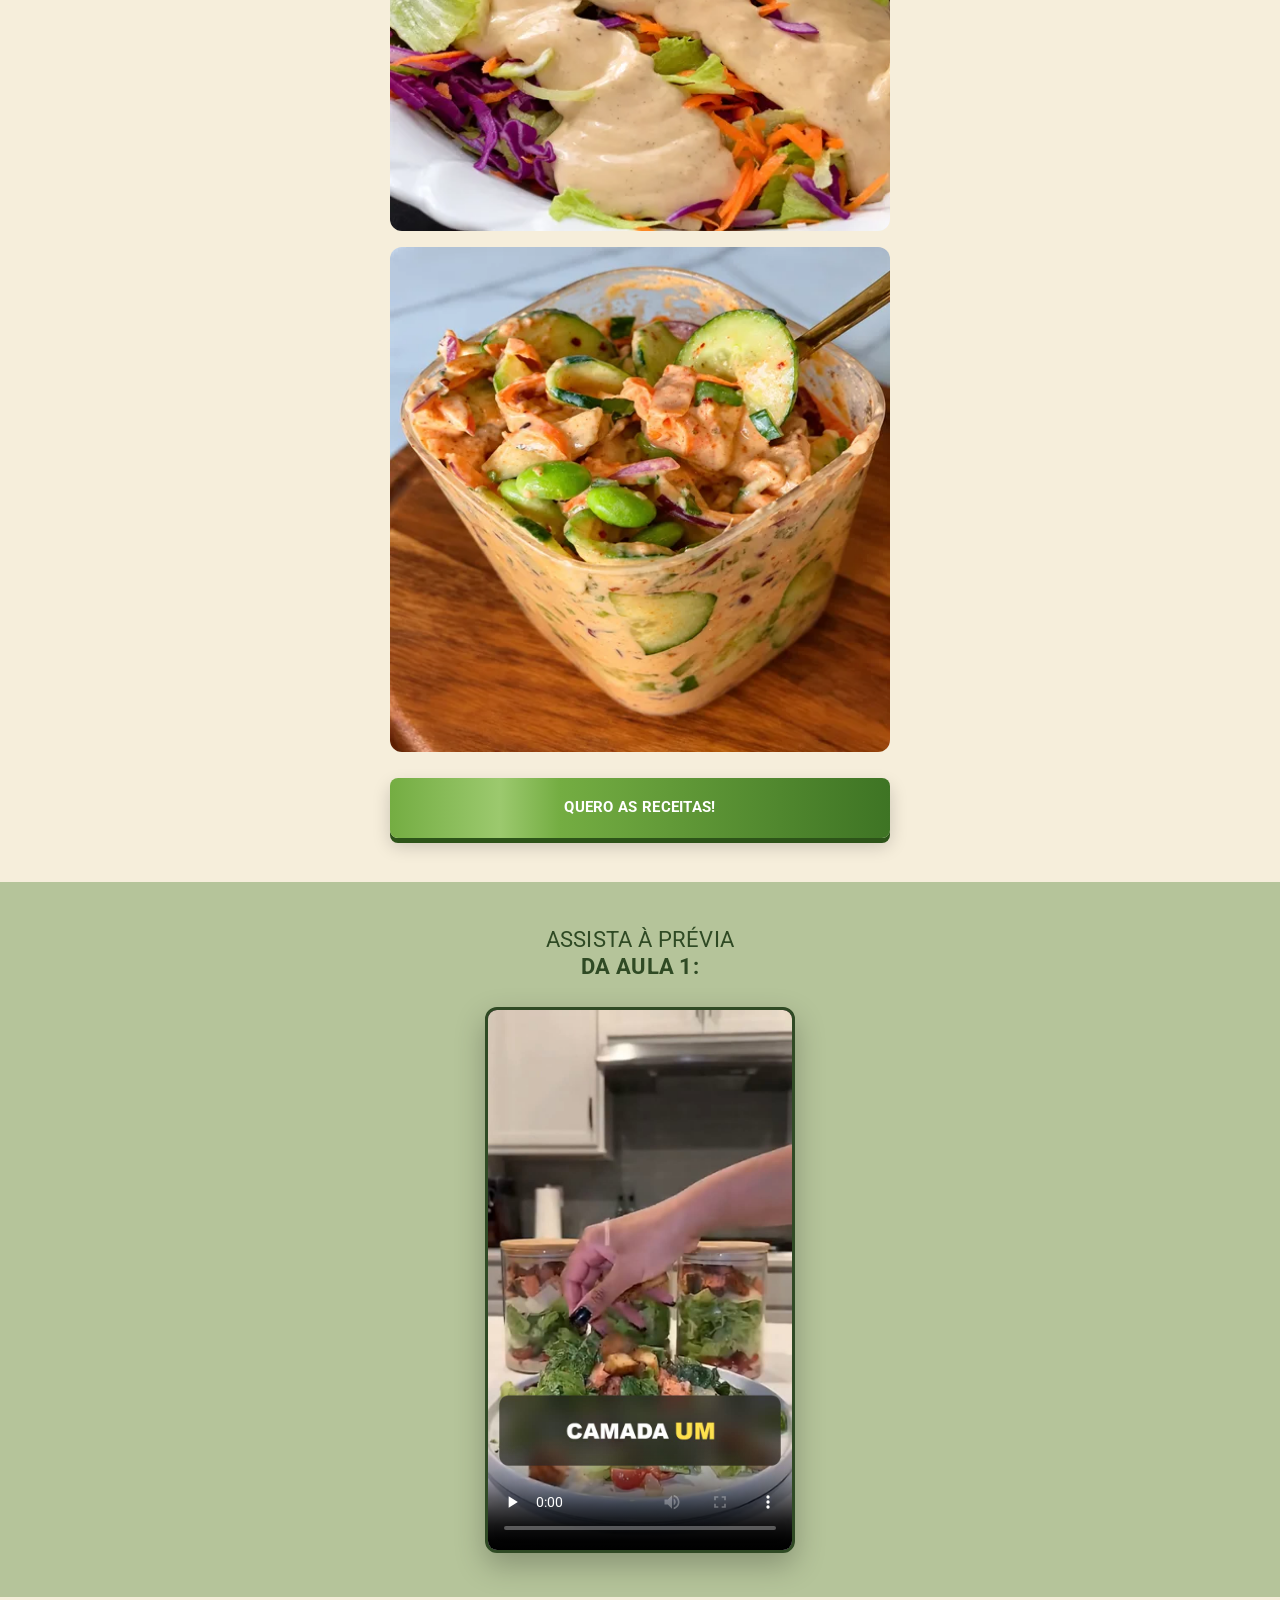
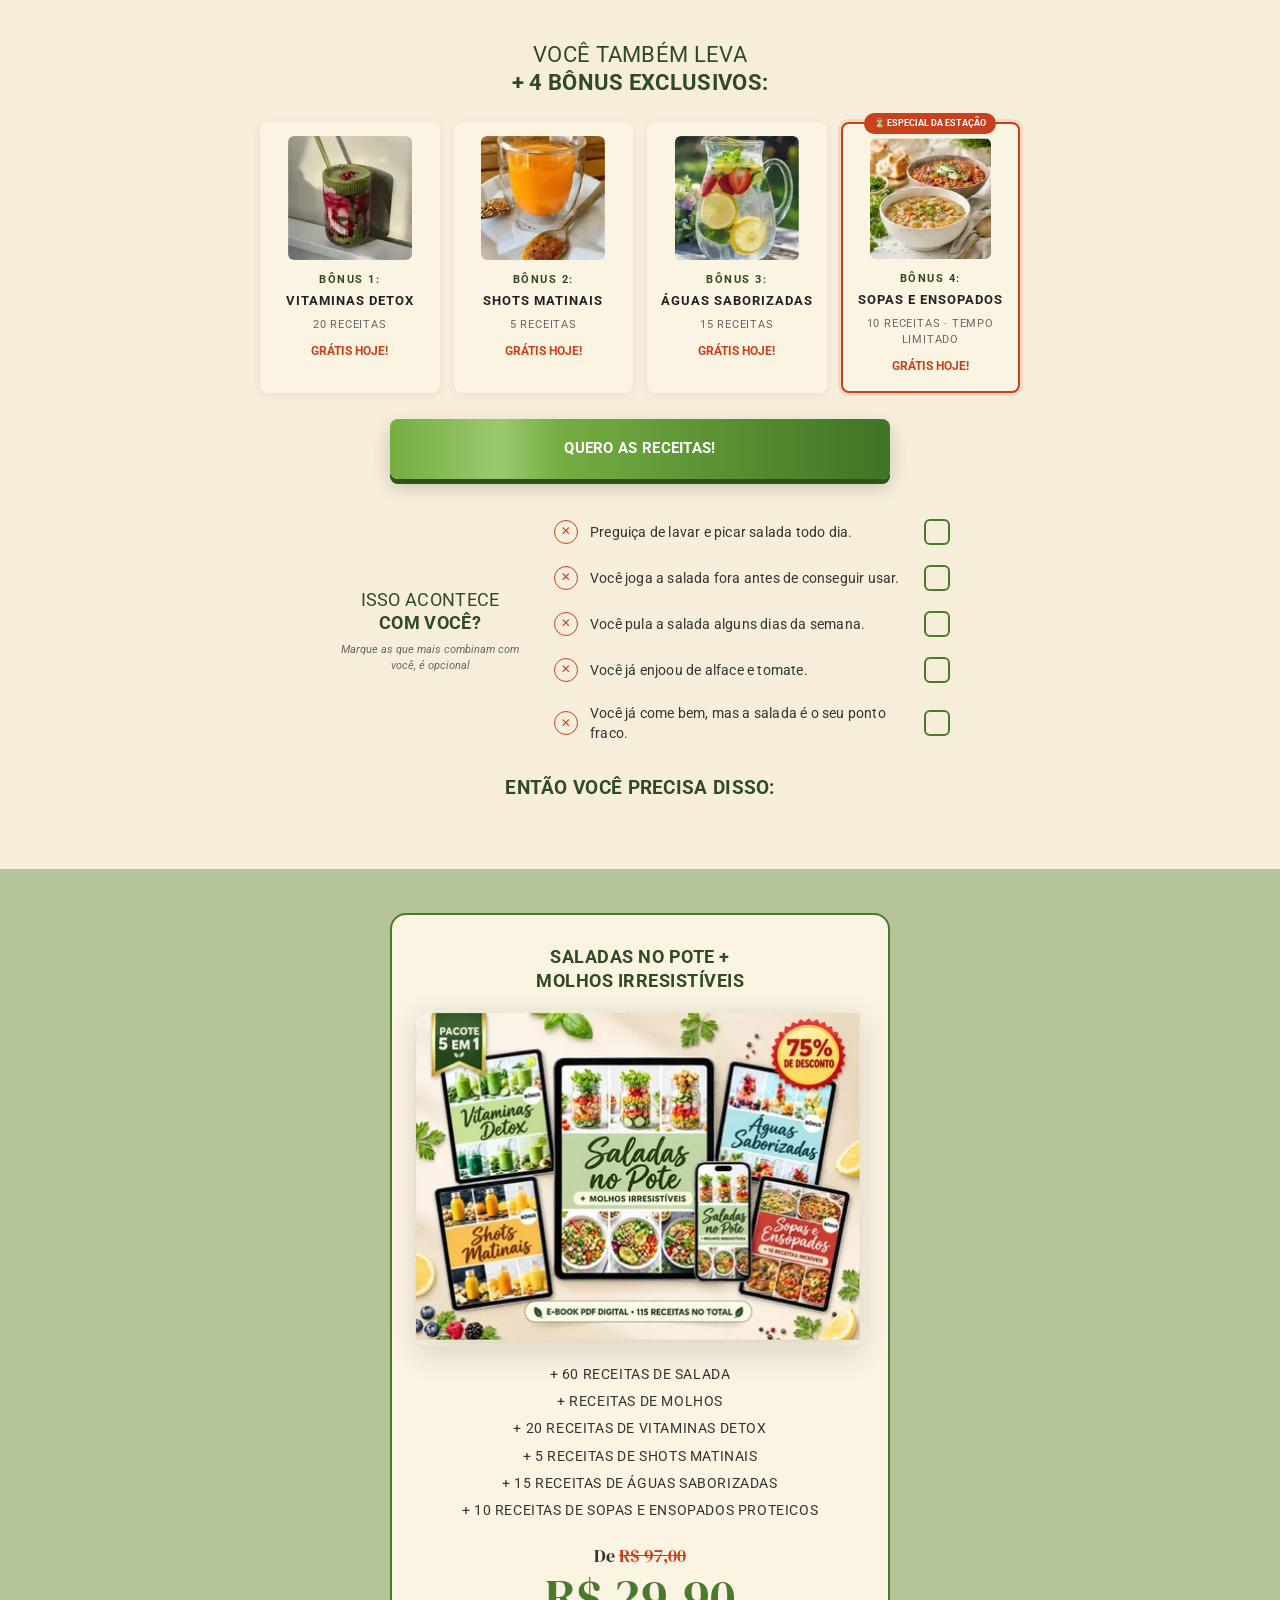
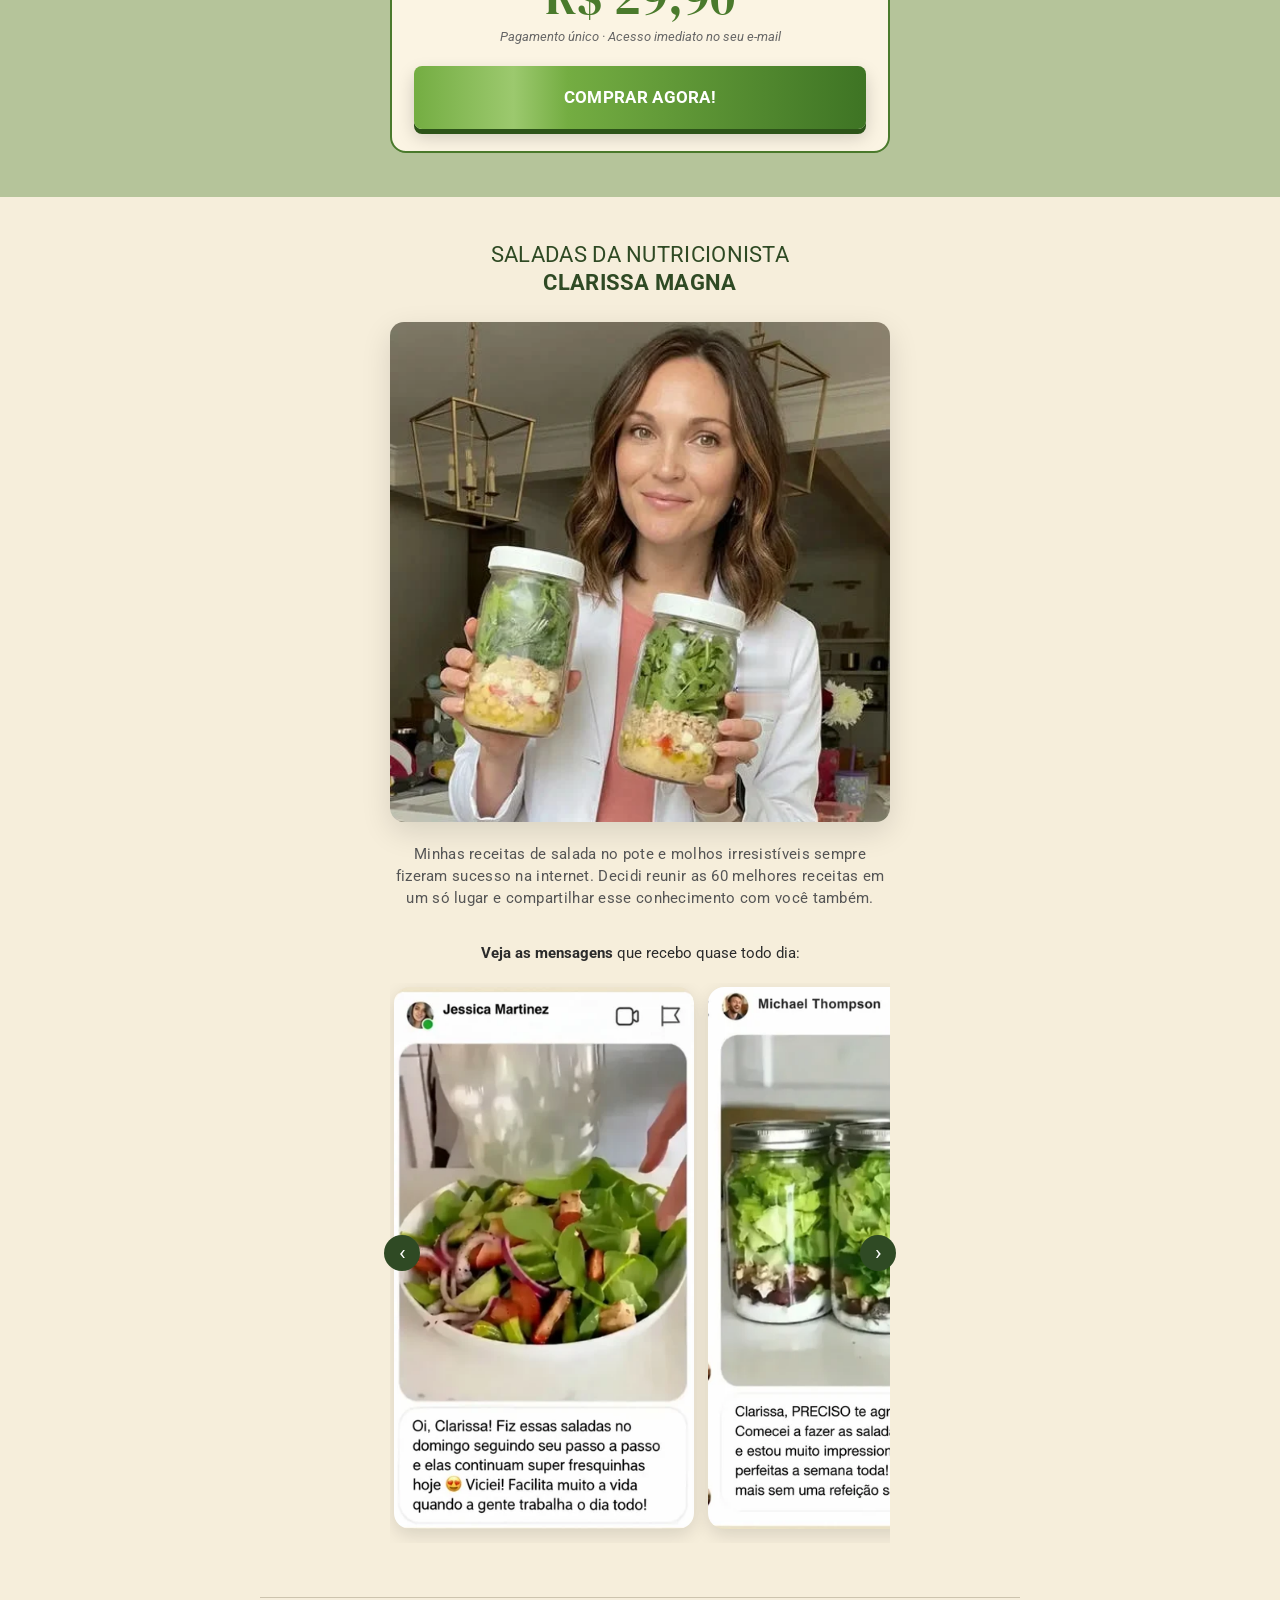
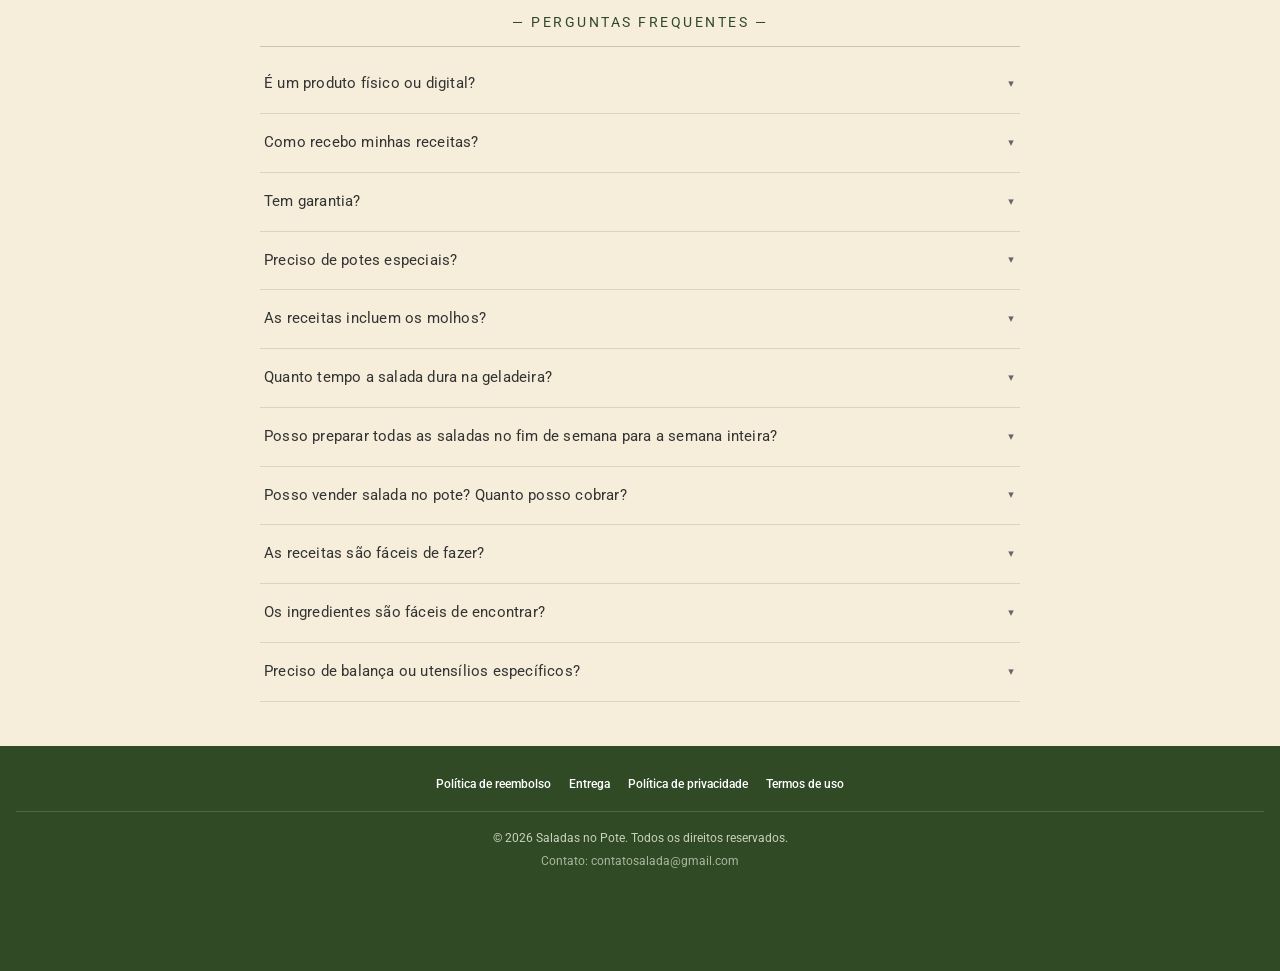
==== commit 2c12304a: "Foto e apresentação da nutricionista Clarissa Magna Co-Authored-By: Claude Opus 5.5 <noreply@anthrop" ====
--- a/index.html
+++ b/index.html
@@ -176,8 +176,8 @@
 <section class="sec sec--creme">
   <div class="col">
     <h2 class="titulo">SALADAS DA NUTRICIONISTA<b data-sp="especialista">[NOME DA ESPECIALISTA]</b></h2>
-    <div class="reservado reservado--especialista">FOTO DA ESPECIALISTA<br><small>segurando os potes de salada</small></div>
-    <p class="especialista__txt reservado-txt">[Texto de apresentação da especialista: quem é e por que reuniu as receitas.]</p>
+    <img class="especialista__foto" src="img/clarissa.webp" alt="Nutricionista Clarissa Magna segurando dois potes de salada" width="480" height="480" loading="lazy">
+    <p class="especialista__txt">Minhas receitas de salada no pote e molhos irresistíveis sempre fizeram sucesso na internet. Decidi reunir as 60 melhores receitas em um só lugar e compartilhar esse conhecimento com você também.</p>
     <p class="depo__chamada"><b>Veja as mensagens</b> que recebo quase todo dia:</p>
     <div class="depo">
       <button class="depo__seta depo__seta--esq" type="button" aria-label="Anterior">‹</button>
--- a/style.css
+++ b/style.css
@@ -201,3 +201,4 @@
 .card-img { width: 100%; border-radius: 10px; box-shadow: 0 2px 8px rgba(0, 0, 0, .06); }
 .galeria img { width: 100%; height: auto; aspect-ratio: auto; }
 .depo__img { flex: 0 0 72%; max-width: 300px; height: auto; border-radius: 16px; scroll-snap-align: center; box-shadow: 0 6px 18px rgba(0, 0, 0, .12); background: #fff; }
+.especialista__foto { width: 100%; border-radius: 14px; box-shadow: 0 10px 30px rgba(0, 0, 0, .12); }
